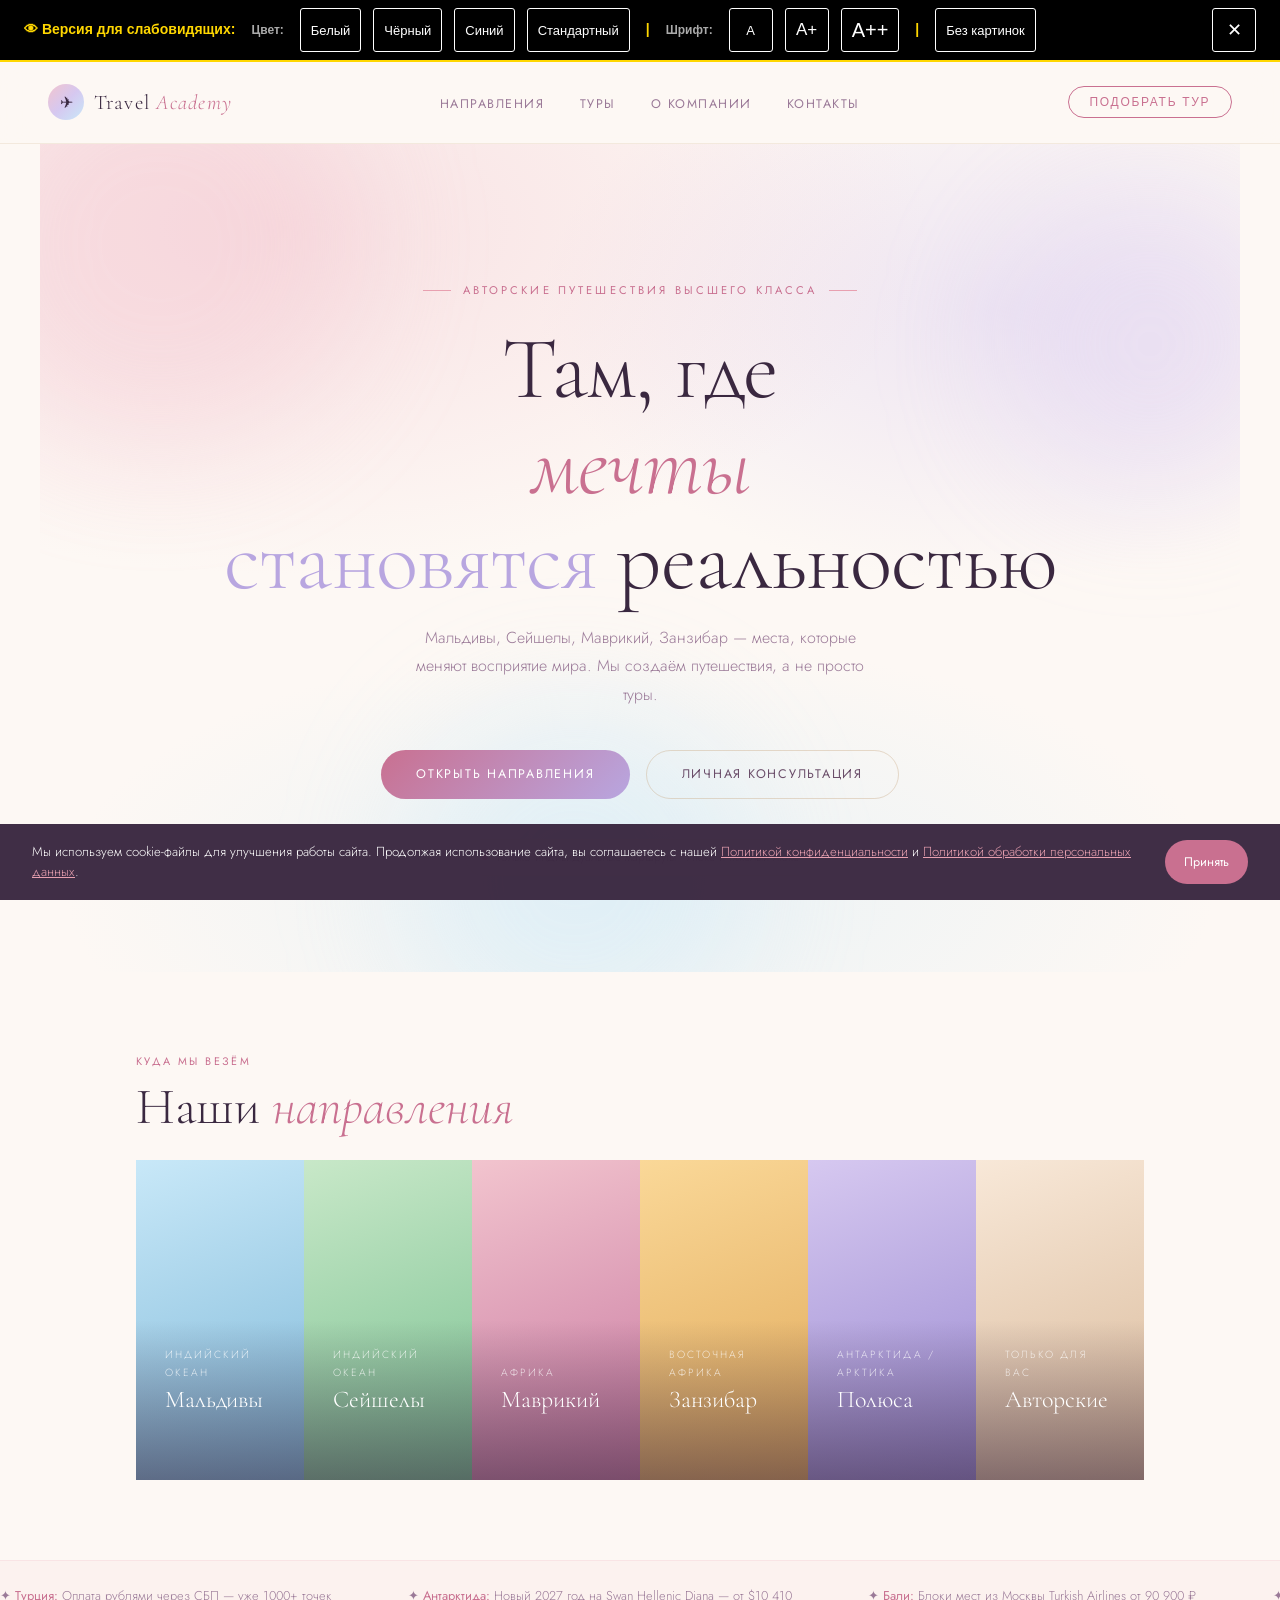
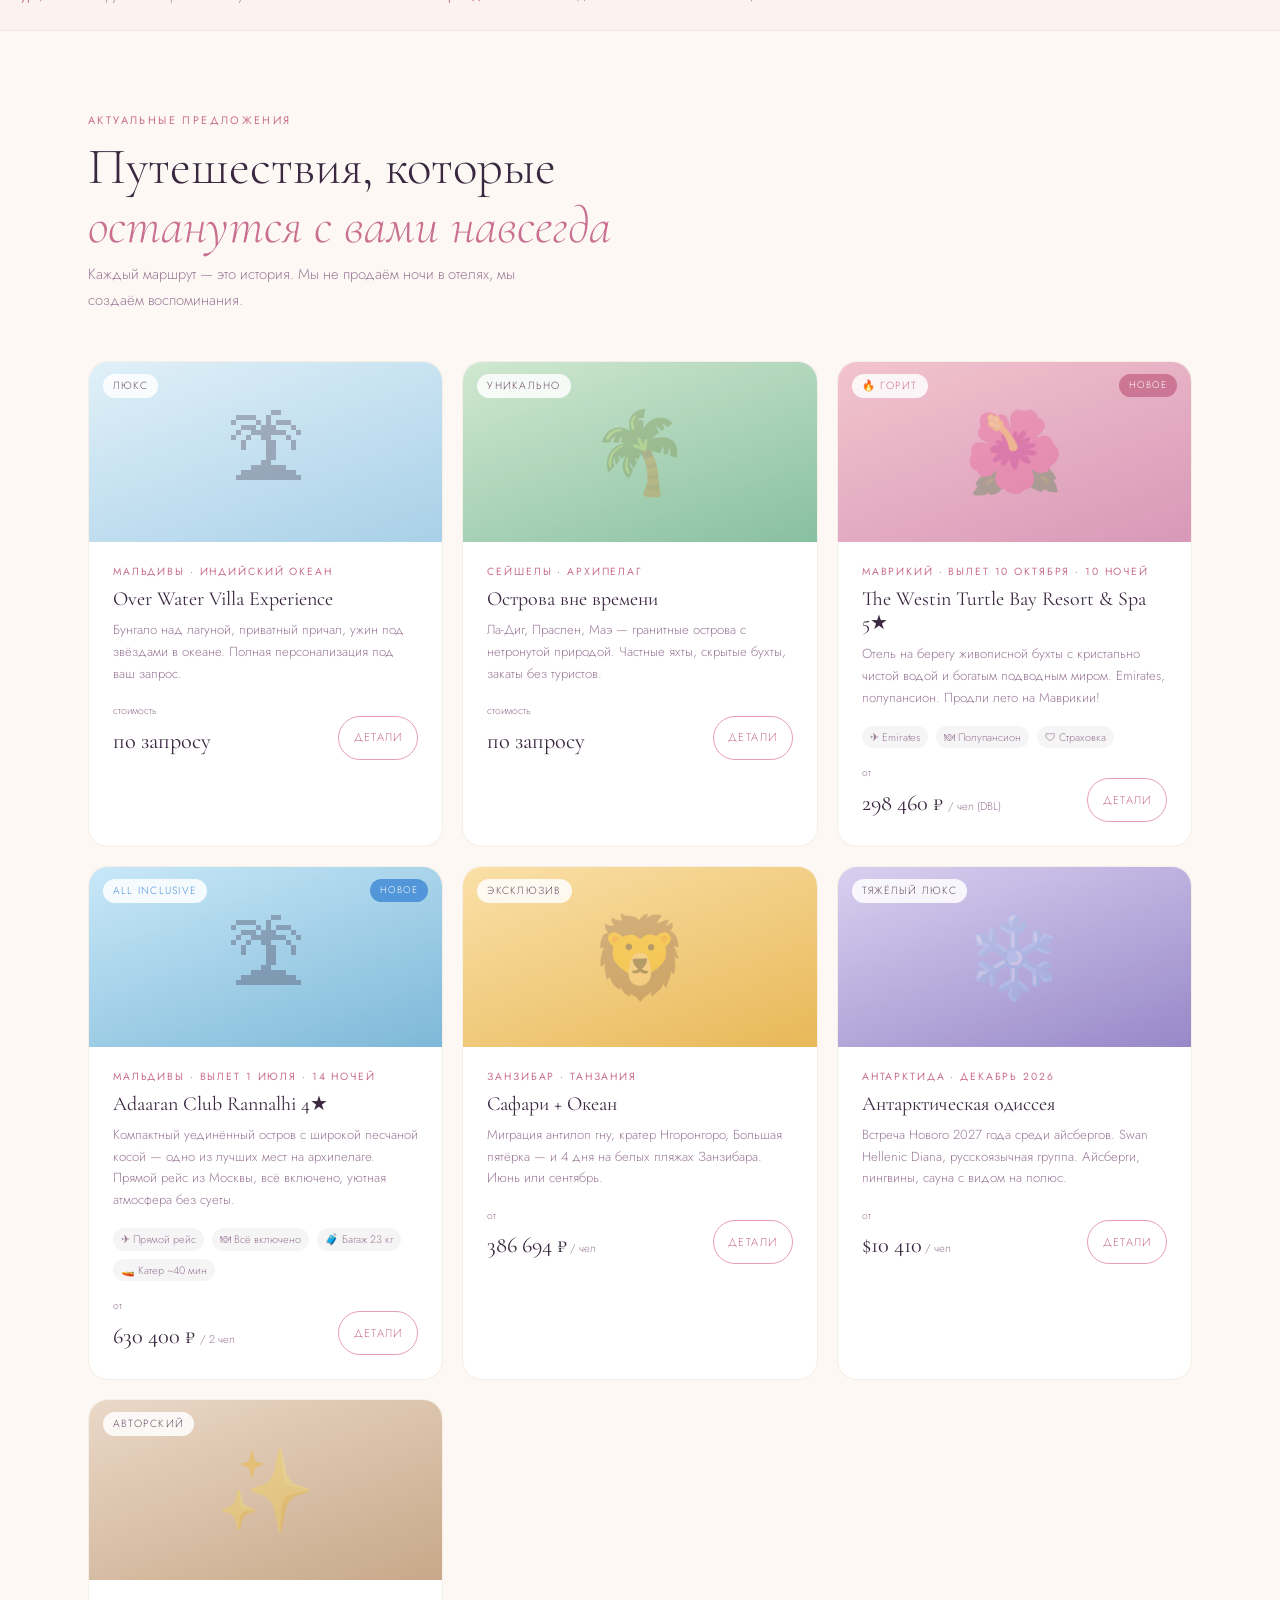
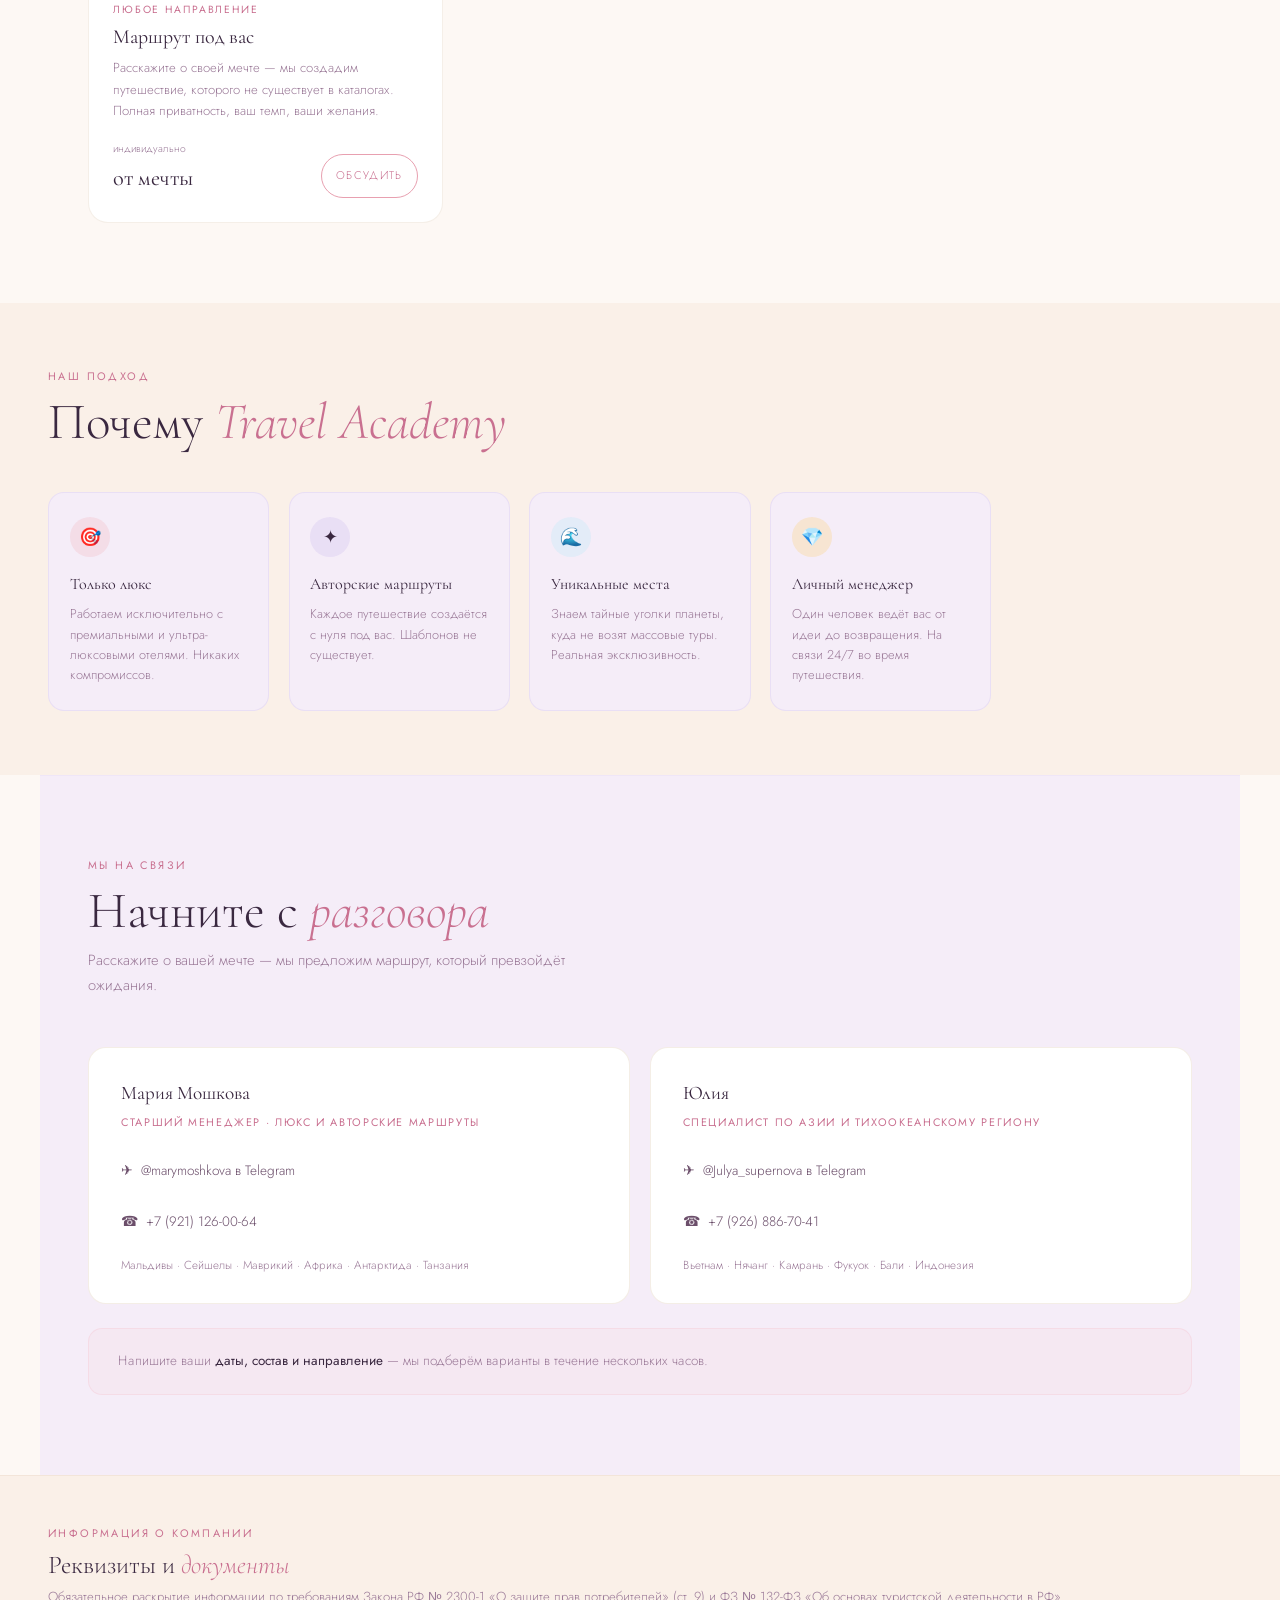
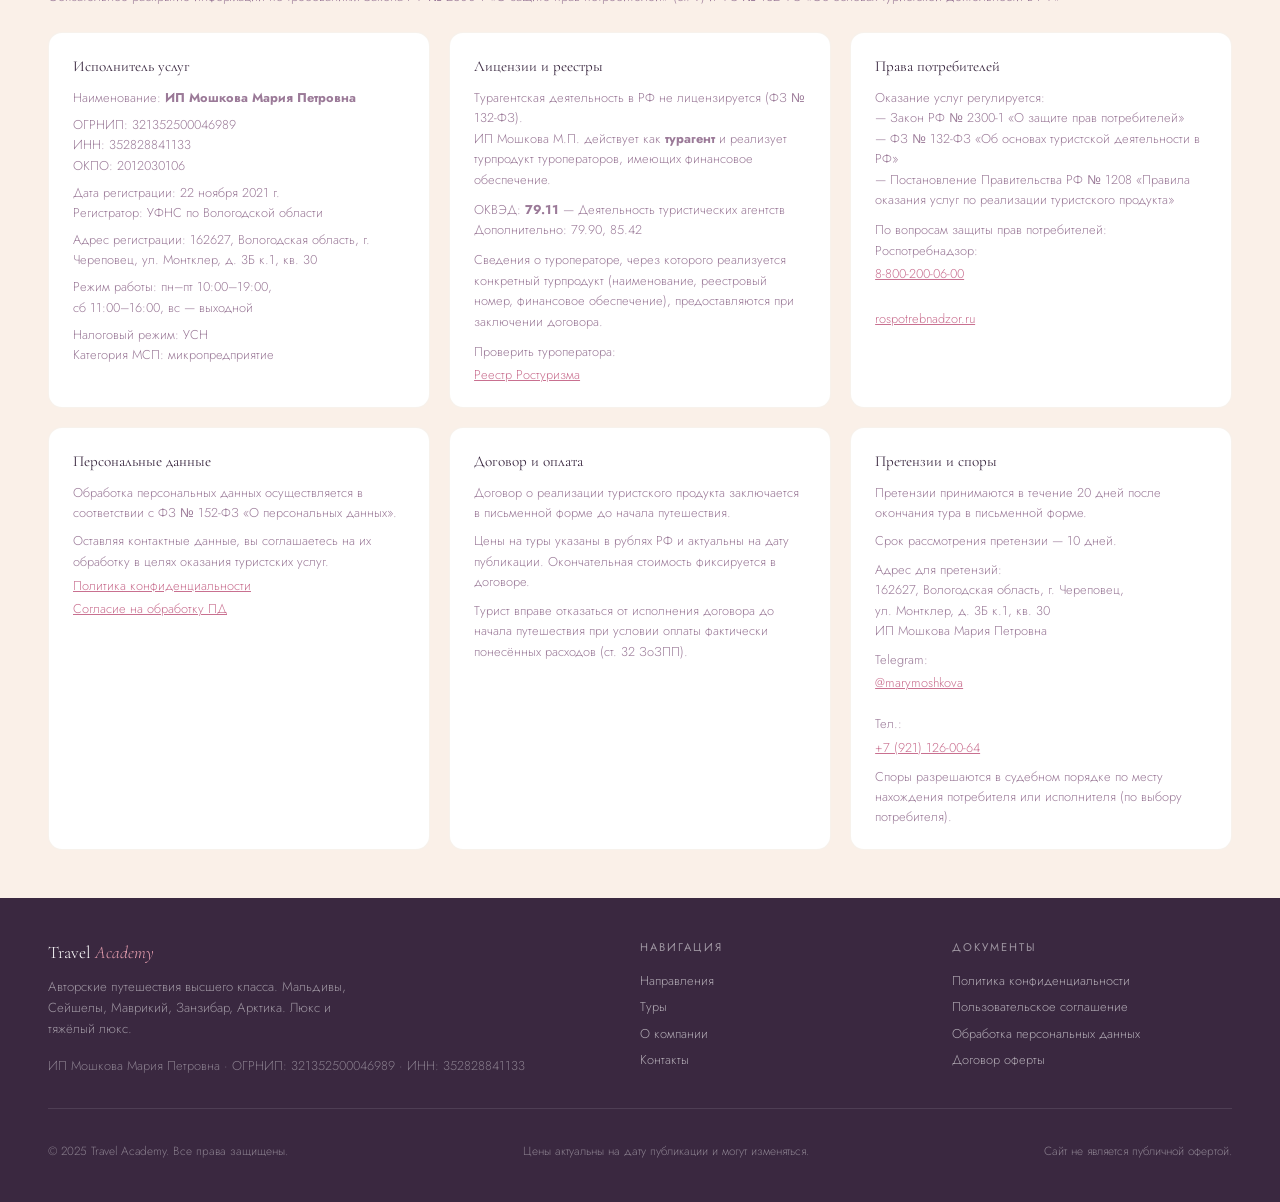
==== index.html @ b50bf73f "Add files via upload" ====
<!DOCTYPE html>
<html lang="ru">
<head>
<meta charset="UTF-8">
<meta name="viewport" content="width=device-width, initial-scale=1.0">
<title>Travel Academy — Авторские путешествия высшего класса</title>
<meta name="description" content="Турагентство Travel Academy — авторские туры на Мальдивы, Сейшелы, Маврикий, Занзибар. Люкс и тяжёлый люкс. Контакты: +7 (921) 126-00-64">
<link href="https://fonts.googleapis.com/css2?family=Cormorant+Garamond:ital,wght@0,300;0,400;0,600;1,300;1,400&family=Jost:wght@300;400;500&display=swap" rel="stylesheet">
<style>
/* ===== ПАНЕЛЬ СЛАБОВИДЯЩИХ ===== */
.vi-bar {
  background: #000;
  color: #fff;
  padding: 8px 24px;
  display: flex;
  align-items: center;
  gap: 12px;
  flex-wrap: wrap;
  font-family: Arial, sans-serif;
  font-size: 14px;
  border-bottom: 2px solid #FFD700;
  position: sticky;
  top: 0;
  z-index: 200;
}
.vi-bar span { color: #FFD700; font-weight: bold; margin-right: 4px; }
.vi-btn {
  background: transparent;
  border: 1px solid #fff;
  color: #fff;
  padding: 4px 10px;
  cursor: pointer;
  font-family: Arial, sans-serif;
  font-size: 13px;
  border-radius: 3px;
  transition: background 0.2s, color 0.2s;
  min-width: 44px; min-height: 44px;
  display: flex; align-items: center; justify-content: center;
}
.vi-btn:hover, .vi-btn:focus { background: #FFD700; color: #000; outline: 2px solid #fff; }
.vi-btn.active { background: #FFD700; color: #000; }
.vi-sep { color: #555; margin: 0 4px; }
.vi-close { margin-left: auto; font-size: 18px; }

/* ===== РЕЖИМЫ СЛАБОВИДЯЩИХ ===== */
body.vi-white { background: #fff !important; color: #000 !important; }
body.vi-black { background: #000 !important; color: #fff !important; }
body.vi-blue  { background: #063462 !important; color: #fff !important; }
body.vi-white *, body.vi-black *, body.vi-blue * {
  background: transparent !important;
  color: inherit !important;
  border-color: currentColor !important;
  font-family: Arial, sans-serif !important;
  text-shadow: none !important;
  box-shadow: none !important;
}
body.vi-white a { color: #0000EE !important; }
body.vi-black a { color: #FFD700 !important; }
body.vi-blue  a { color: #FFD700 !important; }
body.vi-white .vi-bar, body.vi-black .vi-bar, body.vi-blue .vi-bar {
  background: #000 !important; color: #fff !important;
}
body.vi-white .vi-btn, body.vi-black .vi-btn, body.vi-blue .vi-btn {
  color: #fff !important; border-color: #fff !important;
}
body[data-font="large"]  { font-size: 20px !important; }
body[data-font="xlarge"] { font-size: 24px !important; }
body[data-font="normal"] { font-size: 16px !important; }
body.vi-noimg img { display: none !important; }
body.vi-noimg .tour-img, body.vi-noimg .dest-bg { display: none !important; }

/* ===== SKIP LINK (доступность) ===== */
.skip-link {
  position: absolute; top: -100px; left: 0; z-index: 999;
  background: #FFD700; color: #000; padding: 8px 16px;
  font-family: Arial, sans-serif; font-weight: bold;
  text-decoration: none; border-radius: 0 0 4px 0;
  transition: top 0.2s;
}
.skip-link:focus { top: 0; }

/* ===== BASE ===== */
*, *::before, *::after { box-sizing: border-box; margin: 0; padding: 0; }
:root {
  --rose: #F2C4CE; --rose-mid: #E8A0B0; --rose-deep: #C97090;
  --lavender: #D6C8F0; --lav-mid: #B8A6E0;
  --sky: #C8E8F8; --cream: #FDF8F4; --warm: #FAF0E8; --mist: #F5EDF8;
  --ink: #3A2840; --ink-mid: #6B4E6A; --ink-soft: #9B7A98;
  --gold: #C8A882;
}
body {
  font-family: 'Jost', sans-serif;
  background: var(--cream); color: var(--ink);
  overflow-x: hidden; font-weight: 300; font-size: 16px;
  line-height: 1.7;
}
a:focus, button:focus { outline: 3px solid #C97090; outline-offset: 2px; }
img { max-width: 100%; height: auto; }

/* ===== NAV ===== */
nav {
  display: flex; align-items: center; justify-content: space-between;
  padding: 1.4rem 3rem;
  background: rgba(253,248,244,0.92);
  backdrop-filter: blur(16px);
  border-bottom: 1px solid rgba(200,168,130,0.2);
  position: sticky; top: 0; z-index: 100;
}
.logo-wrap { display: flex; align-items: center; gap: 0.6rem; }
.logo-icon {
  width: 36px; height: 36px;
  background: linear-gradient(135deg,#F2C4CE,#D6C8F0,#C8E8F8);
  border-radius: 50%; display: flex; align-items: center; justify-content: center;
  font-size: 16px; aria-hidden: true;
}
.logo-text { font-family:'Cormorant Garamond',serif; font-size:1.3rem; font-weight:300; letter-spacing:0.06em; color:var(--ink); }
.logo-text em { color:var(--rose-deep); font-style:italic; }
nav ul { display:flex; gap:2.2rem; list-style:none; }
nav ul a { font-size:0.78rem; font-weight:400; letter-spacing:0.12em; text-transform:uppercase; color:var(--ink-soft); text-decoration:none; transition:color 0.2s; }
nav ul a:hover { color:var(--rose-deep); }
.nav-cta { font-size:0.75rem; font-weight:400; letter-spacing:0.14em; text-transform:uppercase; background:transparent; border:1px solid var(--rose-deep); color:var(--rose-deep); padding:0.5rem 1.3rem; border-radius:40px; cursor:pointer; transition:all 0.25s; }
.nav-cta:hover { background:var(--rose-deep); color:white; }

/* ===== HERO ===== */
.hero { min-height:92vh; display:flex; flex-direction:column; align-items:center; justify-content:center; text-align:center; padding:6rem 2rem 4rem; position:relative; overflow:hidden; }
.hero-bg { position:absolute; inset:0; z-index:0; background:radial-gradient(ellipse 90% 70% at 20% 10%,rgba(242,196,206,0.45) 0%,transparent 60%),radial-gradient(ellipse 70% 60% at 80% 20%,rgba(214,200,240,0.4) 0%,transparent 55%),radial-gradient(ellipse 80% 50% at 50% 90%,rgba(200,232,248,0.35) 0%,transparent 60%),var(--cream); }
.hero-orb { position:absolute; border-radius:50%; filter:blur(60px); pointer-events:none; }
.orb1 { width:400px;height:400px;background:rgba(242,196,206,0.35);top:-100px;left:-80px;animation:float1 8s ease-in-out infinite; }
.orb2 { width:300px;height:300px;background:rgba(214,200,240,0.3);top:50px;right:-60px;animation:float2 10s ease-in-out infinite; }
.orb3 { width:350px;height:350px;background:rgba(200,232,248,0.3);bottom:-80px;left:30%;animation:float1 12s ease-in-out infinite reverse; }
@keyframes float1 { 0%,100%{transform:translateY(0) scale(1)} 50%{transform:translateY(-30px) scale(1.05)} }
@keyframes float2 { 0%,100%{transform:translateY(0) scale(1)} 50%{transform:translateY(20px) scale(0.97)} }
.hero-content { position:relative; z-index:1; }
.hero-eyebrow { font-size:0.7rem; font-weight:400; letter-spacing:0.28em; text-transform:uppercase; color:var(--rose-deep); margin-bottom:1.4rem; display:inline-flex; align-items:center; gap:0.7rem; }
.hero-eyebrow::before,.hero-eyebrow::after { content:''; display:inline-block; width:28px; height:1px; background:var(--rose-mid); }
.hero h1 { font-family:'Cormorant Garamond',serif; font-size:clamp(3rem,7vw,5.5rem); font-weight:300; line-height:1.08; margin-bottom:1rem; color:var(--ink); letter-spacing:-0.01em; }
.hero h1 em { font-style:italic; color:var(--rose-deep); }
.hero h1 span { color:var(--lav-mid); }
.hero-sub { font-size:1rem; font-weight:300; color:var(--ink-soft); max-width:480px; line-height:1.8; margin:0 auto 2.5rem; }
.hero-actions { display:flex; gap:1rem; justify-content:center; flex-wrap:wrap; }
.btn-hero { font-family:'Jost',sans-serif; font-size:0.78rem; font-weight:400; letter-spacing:0.14em; text-transform:uppercase; padding:0.9rem 2.2rem; border-radius:40px; cursor:pointer; transition:all 0.28s; border:none; min-height:44px; }
.btn-fill { background:linear-gradient(135deg,var(--rose-deep),var(--lav-mid)); color:white; }
.btn-fill:hover { opacity:0.88; transform:translateY(-2px); }
.btn-outline { background:transparent; color:var(--ink-mid); border:1px solid rgba(200,168,130,0.4); }
.btn-outline:hover { border-color:var(--rose-deep); color:var(--rose-deep); transform:translateY(-2px); }
.floating-pill { display:inline-flex; align-items:center; gap:0.5rem; background:rgba(255,255,255,0.8); border:1px solid rgba(200,168,130,0.25); border-radius:40px; padding:0.45rem 1rem; margin:2.5rem auto 0; font-size:0.75rem; color:var(--ink-soft); }
.pill-dot { width:6px; height:6px; border-radius:50%; background:var(--rose-deep); }

/* ===== DESTINATIONS ===== */
.dest-strip { display:flex; gap:0; overflow:hidden; padding:0 3rem; }
.dest-card { flex:1; min-width:0; padding:2.5rem 1.8rem; position:relative; overflow:hidden; cursor:pointer; transition:flex 0.5s cubic-bezier(0.4,0,0.2,1); display:flex; flex-direction:column; justify-content:flex-end; min-height:320px; }
.dest-card:hover,.dest-card:focus { flex:1.7; outline:none; }
.dest-bg { position:absolute; inset:0; transition:transform 0.5s ease; }
.dest-card:hover .dest-bg,.dest-card:focus .dest-bg { transform:scale(1.05); }
.dest-bg-maldives { background:linear-gradient(160deg,#C8E8F8,#7EB8D8); }
.dest-bg-seychelles { background:linear-gradient(160deg,#C8E8C8,#78C090); }
.dest-bg-mauritius { background:linear-gradient(160deg,#F2C4CE,#C878A0); }
.dest-bg-zanzibar { background:linear-gradient(160deg,#FAD898,#E0A858); }
.dest-bg-arctic { background:linear-gradient(160deg,#D6C8F0,#9888D0); }
.dest-bg-bespoke { background:linear-gradient(160deg,#F8E8D8,#D8B898); }
.dest-overlay { position:absolute; inset:0; background:linear-gradient(0deg,rgba(58,40,64,0.55) 0%,transparent 50%); }
.dest-content { position:relative; z-index:1; color:white; }
.dest-label { font-size:0.65rem; letter-spacing:0.2em; text-transform:uppercase; color:rgba(255,255,255,0.75); margin-bottom:0.35rem; }
.dest-name { font-family:'Cormorant Garamond',serif; font-size:1.5rem; font-weight:300; line-height:1.1; white-space:nowrap; overflow:hidden; text-overflow:ellipsis; }
.dest-detail { font-size:0.78rem; color:rgba(255,255,255,0.7); margin-top:0.3rem; opacity:0; transition:opacity 0.4s 0.1s; white-space:nowrap; overflow:hidden; text-overflow:ellipsis; }
.dest-card:hover .dest-detail,.dest-card:focus .dest-detail { opacity:1; }

/* ===== SECTIONS ===== */
section { padding:5rem 3rem; max-width:1200px; margin:0 auto; }
.sec-label { font-size:0.68rem; letter-spacing:0.22em; text-transform:uppercase; color:var(--rose-deep); margin-bottom:0.5rem; font-weight:400; }
.sec-title { font-family:'Cormorant Garamond',serif; font-size:clamp(2rem,4vw,3.2rem); font-weight:300; line-height:1.15; margin-bottom:0.4rem; }
.sec-title em { font-style:italic; color:var(--rose-deep); }
.sec-sub { font-size:0.92rem; color:var(--ink-soft); margin-bottom:3rem; max-width:480px; line-height:1.75; font-weight:300; }

/* ===== TOURS ===== */
.tours-grid { display:grid; grid-template-columns:repeat(auto-fill,minmax(300px,1fr)); gap:1.2rem; }
.tour-card { background:white; border:1px solid rgba(200,168,130,0.18); border-radius:20px; overflow:hidden; transition:transform 0.3s,box-shadow 0.3s,border-color 0.3s; }
.tour-card:hover { transform:translateY(-6px); box-shadow:0 24px 60px rgba(58,40,64,0.1); border-color:rgba(200,168,130,0.4); }
.tour-img { height:180px; position:relative; overflow:hidden; }
.tour-body { padding:1.3rem 1.5rem 1.5rem; }
.tour-tag { font-size:0.65rem; letter-spacing:0.18em; text-transform:uppercase; color:var(--rose-deep); margin-bottom:0.4rem; font-weight:400; }
.tour-name { font-family:'Cormorant Garamond',serif; font-size:1.25rem; font-weight:400; line-height:1.2; margin-bottom:0.5rem; }
.tour-desc { font-size:0.82rem; color:var(--ink-soft); line-height:1.65; margin-bottom:1.1rem; font-weight:300; }
.tour-footer { display:flex; align-items:flex-end; justify-content:space-between; }
.tour-price-from { font-size:0.65rem; color:var(--ink-soft); display:block; margin-bottom:2px; }
.tour-price-amt { font-family:'Cormorant Garamond',serif; font-size:1.4rem; font-weight:400; color:var(--ink); }
.tour-price-sub { font-size:0.7rem; color:var(--ink-soft); }
.tour-btn { font-size:0.7rem; letter-spacing:0.12em; text-transform:uppercase; color:var(--rose-deep); border:1px solid var(--rose-mid); background:transparent; padding:0.42rem 0.9rem; border-radius:30px; cursor:pointer; font-family:'Jost',sans-serif; text-decoration:none; transition:all 0.2s; min-height:44px; display:inline-flex; align-items:center; }
.tour-btn:hover { background:var(--rose-deep); color:white; border-color:var(--rose-deep); }

/* ===== PROMISE ===== */
.promise-grid { display:grid; grid-template-columns:repeat(auto-fill,minmax(200px,1fr)); gap:1.2rem; margin-top:2.5rem; }
.promise-card { background:var(--mist); border:1px solid rgba(214,200,240,0.4); border-radius:16px; padding:1.5rem 1.3rem; transition:transform 0.25s; }
.promise-card:hover { transform:translateY(-4px); }
.promise-icon { width:40px; height:40px; border-radius:50%; display:flex; align-items:center; justify-content:center; font-size:18px; margin-bottom:0.9rem; }
.promise-title { font-family:'Cormorant Garamond',serif; font-size:1rem; font-weight:400; margin-bottom:0.35rem; }
.promise-text { font-size:0.8rem; color:var(--ink-soft); line-height:1.6; font-weight:300; }

/* ===== NEWS TICKER ===== */
.news-band { background:rgba(242,196,206,0.12); border-top:1px solid rgba(242,196,206,0.3); border-bottom:1px solid rgba(242,196,206,0.3); padding:1.5rem 0; overflow:hidden; }
.news-ticker { display:flex; gap:4rem; animation:tick 28s linear infinite; white-space:nowrap; }
.news-item { font-size:0.8rem; color:var(--ink-soft); font-weight:300; }
.news-item strong { color:var(--rose-deep); font-weight:400; }
@keyframes tick { from{transform:translateX(0)} to{transform:translateX(-50%)} }

/* ===== LEGAL BLOCK ===== */
.legal-section { background:var(--warm); border-top:1px solid rgba(200,168,130,0.15); padding:3rem 3rem; }
.legal-inner { max-width:1200px; margin:0 auto; }
.legal-grid { display:grid; grid-template-columns:1fr 1fr 1fr; gap:1.2rem; margin-top:1.5rem; }
.legal-card { background:white; border:1px solid rgba(200,168,130,0.15); border-radius:14px; padding:1.3rem 1.5rem; }
.legal-card h3 { font-family:'Cormorant Garamond',serif; font-size:0.95rem; font-weight:400; margin-bottom:0.5rem; color:var(--ink); }
.legal-card p, .legal-card a { font-size:0.8rem; color:var(--ink-soft); line-height:1.6; font-weight:300; display:block; }
.legal-card a { color:var(--rose-deep); text-decoration:underline; margin-top:0.2rem; }
.legal-card a:hover { color:var(--ink); }

/* ===== CONTACTS ===== */
.contacts-section { background:var(--mist); border-top:1px solid rgba(214,200,240,0.2); padding:5rem 3rem; }
.contacts-inner { max-width:1200px; margin:0 auto; }
.contacts-grid { display:grid; grid-template-columns:1fr 1fr; gap:1.2rem; margin-top:2.5rem; }
.contact-card { background:white; border:1px solid rgba(200,168,130,0.2); border-radius:18px; padding:1.8rem 2rem; transition:border-color 0.25s,transform 0.25s; }
.contact-card:hover { border-color:var(--rose-mid); transform:translateY(-3px); }
.contact-name { font-family:'Cormorant Garamond',serif; font-size:1.2rem; font-weight:400; margin-bottom:0.2rem; }
.contact-role { font-size:0.68rem; letter-spacing:0.15em; text-transform:uppercase; color:var(--rose-deep); margin-bottom:1.1rem; font-weight:400; }
.contact-link { display:flex; align-items:center; gap:0.5rem; font-size:0.85rem; color:var(--ink-mid); text-decoration:none; margin-bottom:0.45rem; transition:color 0.2s; min-height:44px; }
.contact-link:hover { color:var(--rose-deep); }
.contact-spec { font-size:0.73rem; color:var(--ink-soft); margin-top:0.8rem; line-height:1.5; }

/* ===== FOOTER ===== */
footer { background:var(--ink); color:rgba(255,255,255,0.7); padding:2.5rem 3rem; font-size:0.8rem; line-height:1.7; }
.footer-inner { max-width:1200px; margin:0 auto; }
.footer-top { display:grid; grid-template-columns:2fr 1fr 1fr; gap:2rem; margin-bottom:2rem; padding-bottom:2rem; border-bottom:1px solid rgba(255,255,255,0.1); }
.footer-brand { font-family:'Cormorant Garamond',serif; font-size:1.1rem; color:#fff; margin-bottom:0.5rem; }
.footer-brand em { color:var(--rose-mid); font-style:italic; }
.footer-col h4 { font-size:0.7rem; letter-spacing:0.18em; text-transform:uppercase; color:rgba(255,255,255,0.5); margin-bottom:0.8rem; font-weight:400; }
.footer-col a { color:rgba(255,255,255,0.6); text-decoration:none; display:block; margin-bottom:0.3rem; font-size:0.8rem; transition:color 0.2s; }
.footer-col a:hover { color:var(--rose-mid); }
.footer-bottom { font-size:0.74rem; color:rgba(255,255,255,0.4); display:flex; justify-content:space-between; flex-wrap:wrap; gap:0.5rem; }
.footer-bottom a { color:rgba(255,255,255,0.4); text-decoration:underline; }
.footer-bottom a:hover { color:rgba(255,255,255,0.7); }

/* ===== COOKIE NOTICE ===== */
.cookie-bar {
  position: fixed; bottom: 0; left: 0; right: 0; z-index: 500;
  background: rgba(58,40,64,0.97); color: #fff;
  padding: 1rem 2rem; display: flex; align-items: center; gap: 1rem; flex-wrap: wrap;
  font-family: 'Jost', sans-serif; font-size: 0.82rem; line-height: 1.5;
}
.cookie-bar a { color: var(--rose-mid); }
.cookie-accept {
  background: var(--rose-deep); color: white; border: none;
  padding: 0.5rem 1.2rem; border-radius: 30px; cursor: pointer;
  font-size: 0.78rem; white-space: nowrap; min-height: 44px;
  font-family: 'Jost', sans-serif;
}
.cookie-accept:hover { background: var(--rose-mid); }

/* ===== RESPONSIVE ===== */
@media(max-width:900px) {
  .legal-grid { grid-template-columns:1fr; }
  .footer-top { grid-template-columns:1fr; }
}
@media(max-width:700px) {
  nav ul { display:none; }
  nav { padding:1rem 1.5rem; }
  .dest-strip { flex-direction:column; padding:0; }
  .dest-card { min-height:140px; }
  section { padding:3.5rem 1.2rem; }
  .contacts-grid { grid-template-columns:1fr; }
  .contacts-section { padding:3.5rem 1.2rem; }
  .legal-section { padding:3rem 1.2rem; }
  footer { padding:2rem 1.2rem; }
}
</style>
</head>
<body>

<!-- SKIP LINK (доступность, WCAG 2.1) -->
<a class="skip-link" href="#main-content">Перейти к основному содержанию</a>

<!-- ПАНЕЛЬ ДЛЯ СЛАБОВИДЯЩИХ (ГОСТ Р 52872-2019) -->
<div class="vi-bar" role="toolbar" aria-label="Версия для слабовидящих">
  <span>👁 Версия для слабовидящих:</span>

  <span style="font-size:12px;color:#aaa">Цвет:</span>
  <button class="vi-btn" id="vi-white" onclick="setVI('white')" aria-label="Белый фон">Белый</button>
  <button class="vi-btn" id="vi-black" onclick="setVI('black')" aria-label="Чёрный фон">Чёрный</button>
  <button class="vi-btn" id="vi-blue"  onclick="setVI('blue')"  aria-label="Синий фон">Синий</button>
  <button class="vi-btn" id="vi-reset" onclick="setVI('reset')" aria-label="Обычная версия">Стандартный</button>

  <span class="vi-sep">|</span>
  <span style="font-size:12px;color:#aaa">Шрифт:</span>
  <button class="vi-btn" onclick="setFont('normal')" aria-label="Обычный размер шрифта">A</button>
  <button class="vi-btn" onclick="setFont('large')"  aria-label="Крупный шрифт" style="font-size:17px">A+</button>
  <button class="vi-btn" onclick="setFont('xlarge')" aria-label="Очень крупный шрифт" style="font-size:20px">A++</button>

  <span class="vi-sep">|</span>
  <button class="vi-btn" onclick="toggleImages()" id="vi-img-btn" aria-label="Отключить изображения">Без картинок</button>

  <button class="vi-btn vi-close" onclick="document.querySelector('.vi-bar').style.display='none'" aria-label="Закрыть панель">✕</button>
</div>

<!-- НАВИГАЦИЯ -->
<header role="banner">
  <nav role="navigation" aria-label="Основное меню">
    <div class="logo-wrap">
      <div class="logo-icon" aria-hidden="true">✈</div>
      <div class="logo-text" aria-label="Travel Academy">Travel <em>Academy</em></div>
    </div>
    <ul>
      <li><a href="#destinations">Направления</a></li>
      <li><a href="#tours">Туры</a></li>
      <li><a href="#about">О компании</a></li>
      <li><a href="#contacts">Контакты</a></li>
    </ul>
    <button class="nav-cta" onclick="document.getElementById('contacts').scrollIntoView({behavior:'smooth'})" aria-label="Подобрать тур — перейти к контактам">Подобрать тур</button>
  </nav>
</header>

<!-- HERO -->
<main id="main-content">
<section class="hero" aria-label="Главный экран">
  <div class="hero-bg" aria-hidden="true"></div>
  <div class="hero-orb orb1" aria-hidden="true"></div>
  <div class="hero-orb orb2" aria-hidden="true"></div>
  <div class="hero-orb orb3" aria-hidden="true"></div>
  <div class="hero-content">
    <p class="hero-eyebrow">Авторские путешествия высшего класса</p>
    <h1>Там, где<br><em>мечты</em><br><span>становятся</span> реальностью</h1>
    <p class="hero-sub">Мальдивы, Сейшелы, Маврикий, Занзибар — места, которые меняют восприятие мира. Мы создаём путешествия, а не просто туры.</p>
    <div class="hero-actions">
      <button class="btn-hero btn-fill" onclick="document.getElementById('destinations').scrollIntoView({behavior:'smooth'})">Открыть направления</button>
      <button class="btn-hero btn-outline" onclick="document.getElementById('contacts').scrollIntoView({behavior:'smooth'})">Личная консультация</button>
    </div>
    <div class="floating-pill">
      <div class="pill-dot" aria-hidden="true"></div>
      Только индивидуальные маршруты · Люкс и тяжёлый люкс
    </div>
  </div>
</section>

<!-- НАПРАВЛЕНИЯ -->
<section id="destinations" aria-label="Направления">
  <div style="padding:0 3rem 1rem;">
    <div class="sec-label">Куда мы везём</div>
    <h2 class="sec-title">Наши <em>направления</em></h2>
  </div>
  <div class="dest-strip" role="list">
    <div class="dest-card" role="listitem" tabindex="0" aria-label="Мальдивы — приватные острова, Over Water Villas">
      <div class="dest-bg dest-bg-maldives" aria-hidden="true"></div>
      <div class="dest-overlay" aria-hidden="true"></div>
      <div class="dest-content">
        <div class="dest-label">Индийский океан</div>
        <div class="dest-name">Мальдивы</div>
        <div class="dest-detail">Приватные острова · Over Water Villas</div>
      </div>
    </div>
    <div class="dest-card" role="listitem" tabindex="0" aria-label="Сейшелы — гранитные острова, эксклюзивные виллы">
      <div class="dest-bg dest-bg-seychelles" aria-hidden="true"></div>
      <div class="dest-overlay" aria-hidden="true"></div>
      <div class="dest-content">
        <div class="dest-label">Индийский океан</div>
        <div class="dest-name">Сейшелы</div>
        <div class="dest-detail">Гранитные острова · Эксклюзивные виллы</div>
      </div>
    </div>
    <div class="dest-card" role="listitem" tabindex="0" aria-label="Маврикий — рай на земле, 5-звёздочные резорты">
      <div class="dest-bg dest-bg-mauritius" aria-hidden="true"></div>
      <div class="dest-overlay" aria-hidden="true"></div>
      <div class="dest-content">
        <div class="dest-label">Африка</div>
        <div class="dest-name">Маврикий</div>
        <div class="dest-detail">Рай на земле · 5★ Resorts</div>
      </div>
    </div>
    <div class="dest-card" role="listitem" tabindex="0" aria-label="Занзибар — пряный остров, сафари и океан">
      <div class="dest-bg dest-bg-zanzibar" aria-hidden="true"></div>
      <div class="dest-overlay" aria-hidden="true"></div>
      <div class="dest-content">
        <div class="dest-label">Восточная Африка</div>
        <div class="dest-name">Занзибар</div>
        <div class="dest-detail">Пряный остров · Сафари + Океан</div>
      </div>
    </div>
    <div class="dest-card" role="listitem" tabindex="0" aria-label="Арктика и Антарктида — экспедиции, айсберги">
      <div class="dest-bg dest-bg-arctic" aria-hidden="true"></div>
      <div class="dest-overlay" aria-hidden="true"></div>
      <div class="dest-content">
        <div class="dest-label">Антарктида / Арктика</div>
        <div class="dest-name">Полюса</div>
        <div class="dest-detail">Экспедиции · Айсберги · Пингвины</div>
      </div>
    </div>
    <div class="dest-card" role="listitem" tabindex="0" aria-label="Авторские маршруты — маршруты без шаблонов">
      <div class="dest-bg dest-bg-bespoke" aria-hidden="true"></div>
      <div class="dest-overlay" aria-hidden="true"></div>
      <div class="dest-content">
        <div class="dest-label">Только для вас</div>
        <div class="dest-name">Авторские</div>
        <div class="dest-detail">Маршруты под вас · Без шаблонов</div>
      </div>
    </div>
  </div>
</section>

<!-- НОВОСТИ -->
<div class="news-band" role="marquee" aria-label="Актуальные новости туризма" aria-live="off">
  <div class="news-ticker">
    <span class="news-item">✦ <strong>Турция:</strong> Оплата рублями через СБП — уже 1000+ точек &nbsp;&nbsp;</span>
    <span class="news-item">✦ <strong>Антарктида:</strong> Новый 2027 год на Swan Hellenic Diana — от $10 410 &nbsp;&nbsp;</span>
    <span class="news-item">✦ <strong>Бали:</strong> Блоки мест из Москвы Turkish Airlines от 90 900 ₽ &nbsp;&nbsp;</span>
    <span class="news-item">✦ <strong>Занзибар + Сафари:</strong> Миграция антилоп гну — июнь и сентябрь &nbsp;&nbsp;</span>
    <span class="news-item">✦ <strong>Турция:</strong> Оплата рублями через СБП — уже 1000+ точек &nbsp;&nbsp;</span>
    <span class="news-item">✦ <strong>Антарктида:</strong> Новый 2027 год на Swan Hellenic Diana — от $10 410 &nbsp;&nbsp;</span>
    <span class="news-item">✦ <strong>Бали:</strong> Блоки мест из Москвы Turkish Airlines от 90 900 ₽ &nbsp;&nbsp;</span>
    <span class="news-item">✦ <strong>Занзибар + Сафари:</strong> Миграция антилоп гну — июнь и сентябрь &nbsp;&nbsp;</span>
  </div>
</div>

<!-- ТУРЫ -->
<section id="tours" aria-labelledby="tours-heading">
  <div class="sec-label">Актуальные предложения</div>
  <h2 class="sec-title" id="tours-heading">Путешествия, которые<br><em>останутся с вами навсегда</em></h2>
  <p class="sec-sub">Каждый маршрут — это история. Мы не продаём ночи в отелях, мы создаём воспоминания.</p>
  <div class="tours-grid">

    <article class="tour-card" aria-label="Тур: Мальдивы — Over Water Villa Experience">
      <div class="tour-img" style="background:linear-gradient(160deg,#E0F0F8,#A8D0E8)" role="img" aria-label="Мальдивы, лагуна">
        <div style="position:absolute;inset:0;display:flex;align-items:center;justify-content:center;font-size:5rem;opacity:0.3" aria-hidden="true">🏝</div>
        <div style="position:absolute;top:12px;left:14px;background:rgba(255,255,255,0.85);border-radius:20px;padding:3px 10px;font-size:0.65rem;letter-spacing:0.12em;text-transform:uppercase;color:#6B4E6A;font-family:'Jost',sans-serif">Люкс</div>
      </div>
      <div class="tour-body">
        <div class="tour-tag">Мальдивы · Индийский океан</div>
        <h3 class="tour-name">Over Water Villa Experience</h3>
        <p class="tour-desc">Бунгало над лагуной, приватный причал, ужин под звёздами в океане. Полная персонализация под ваш запрос.</p>
        <div class="tour-footer">
          <div><span class="tour-price-from">стоимость</span><span class="tour-price-amt">по запросу</span></div>
          <a class="tour-btn" href="https://t.me/marymoshkova" target="_blank" rel="noopener noreferrer" aria-label="Узнать детали тура Мальдивы">Детали</a>
        </div>
      </div>
    </article>

    <article class="tour-card" aria-label="Тур: Сейшелы — Острова вне времени">
      <div class="tour-img" style="background:linear-gradient(160deg,#D0E8D0,#88C0A0)" role="img" aria-label="Сейшелы, гранитные острова">
        <div style="position:absolute;inset:0;display:flex;align-items:center;justify-content:center;font-size:5rem;opacity:0.3" aria-hidden="true">🌴</div>
        <div style="position:absolute;top:12px;left:14px;background:rgba(255,255,255,0.85);border-radius:20px;padding:3px 10px;font-size:0.65rem;letter-spacing:0.12em;text-transform:uppercase;color:#6B4E6A;font-family:'Jost',sans-serif">Уникально</div>
      </div>
      <div class="tour-body">
        <div class="tour-tag">Сейшелы · Архипелаг</div>
        <h3 class="tour-name">Острова вне времени</h3>
        <p class="tour-desc">Ла-Диг, Праслен, Маэ — гранитные острова с нетронутой природой. Частные яхты, скрытые бухты, закаты без туристов.</p>
        <div class="tour-footer">
          <div><span class="tour-price-from">стоимость</span><span class="tour-price-amt">по запросу</span></div>
          <a class="tour-btn" href="https://t.me/marymoshkova" target="_blank" rel="noopener noreferrer" aria-label="Узнать детали тура Сейшелы">Детали</a>
        </div>
      </div>
    </article>

    <article class="tour-card" aria-label="Тур: Маврикий — The Westin Turtle Bay 5*">
      <div class="tour-img" style="background:linear-gradient(160deg,#F2C4CE,#D898B8);position:relative;overflow:hidden" role="img" aria-label="Маврикий, The Westin Turtle Bay">
        <div style="position:absolute;inset:0;display:flex;align-items:center;justify-content:center;font-size:5rem;opacity:0.3" aria-hidden="true">🌺</div>
        <div style="position:absolute;top:12px;left:14px;background:rgba(255,255,255,0.85);border-radius:20px;padding:3px 10px;font-size:0.65rem;letter-spacing:0.12em;text-transform:uppercase;color:#C97090;font-family:'Jost',sans-serif">🔥 Горит</div>
        <div style="position:absolute;top:12px;right:14px;background:rgba(201,112,144,0.9);color:white;border-radius:20px;padding:3px 10px;font-size:0.6rem;letter-spacing:0.1em;text-transform:uppercase">Новое</div>
      </div>
      <div class="tour-body">
        <div class="tour-tag">Маврикий · Вылет 10 октября · 10 ночей</div>
        <h3 class="tour-name">The Westin Turtle Bay Resort &amp; Spa 5★</h3>
        <p class="tour-desc">Отель на берегу живописной бухты с кристально чистой водой и богатым подводным миром. Emirates, полупансион. Продли лето на Маврикии!</p>
        <div style="display:flex;gap:0.5rem;flex-wrap:wrap;margin-bottom:1rem">
          <span style="font-size:0.68rem;color:var(--ink-soft);background:rgba(0,0,0,0.04);border-radius:20px;padding:2px 8px">✈ Emirates</span>
          <span style="font-size:0.68rem;color:var(--ink-soft);background:rgba(0,0,0,0.04);border-radius:20px;padding:2px 8px">🍽 Полупансион</span>
          <span style="font-size:0.68rem;color:var(--ink-soft);background:rgba(0,0,0,0.04);border-radius:20px;padding:2px 8px">🛡 Страховка</span>
        </div>
        <div class="tour-footer">
          <div>
            <span class="tour-price-from">от</span>
            <span class="tour-price-amt">298 460 ₽</span>
            <span class="tour-price-sub"> / чел (DBL)</span>
          </div>
          <a class="tour-btn" href="https://t.me/marymoshkova" target="_blank" rel="noopener noreferrer" aria-label="Узнать детали тура Маврикий The Westin">Детали</a>
        </div>
      </div>
    </article>

    <article class="tour-card" aria-label="Тур: Мальдивы — Adaaran Club Rannalhi 4*, 14 ночей всё включено">
      <div class="tour-img" style="background:linear-gradient(160deg,#C8E8F8,#7EB8D8);position:relative;overflow:hidden" role="img" aria-label="Мальдивы, Adaaran Club Rannalhi">
        <div style="position:absolute;inset:0;display:flex;align-items:center;justify-content:center;font-size:5rem;opacity:0.3" aria-hidden="true">🏝</div>
        <div style="position:absolute;top:12px;left:14px;background:rgba(255,255,255,0.85);border-radius:20px;padding:3px 10px;font-size:0.65rem;letter-spacing:0.12em;text-transform:uppercase;color:#4A90D9;font-family:'Jost',sans-serif">ALL INCLUSIVE</div>
        <div style="position:absolute;top:12px;right:14px;background:rgba(74,144,217,0.9);color:white;border-radius:20px;padding:3px 10px;font-size:0.6rem;letter-spacing:0.1em;text-transform:uppercase">Новое</div>
      </div>
      <div class="tour-body">
        <div class="tour-tag">Мальдивы · Вылет 1 июля · 14 ночей</div>
        <h3 class="tour-name">Adaaran Club Rannalhi 4★</h3>
        <p class="tour-desc">Компактный уединённый остров с широкой песчаной косой — одно из лучших мест на архипелаге. Прямой рейс из Москвы, всё включено, уютная атмосфера без суеты.</p>
        <div style="display:flex;gap:0.5rem;flex-wrap:wrap;margin-bottom:1rem">
          <span style="font-size:0.68rem;color:var(--ink-soft);background:rgba(0,0,0,0.04);border-radius:20px;padding:2px 8px">✈ Прямой рейс</span>
          <span style="font-size:0.68rem;color:var(--ink-soft);background:rgba(0,0,0,0.04);border-radius:20px;padding:2px 8px">🍽 Всё включено</span>
          <span style="font-size:0.68rem;color:var(--ink-soft);background:rgba(0,0,0,0.04);border-radius:20px;padding:2px 8px">🧳 Багаж 23 кг</span>
          <span style="font-size:0.68rem;color:var(--ink-soft);background:rgba(0,0,0,0.04);border-radius:20px;padding:2px 8px">🚤 Катер ~40 мин</span>
        </div>
        <div class="tour-footer">
          <div>
            <span class="tour-price-from">от</span>
            <span class="tour-price-amt">630 400 ₽</span>
            <span class="tour-price-sub"> / 2 чел</span>
          </div>
          <a class="tour-btn" href="https://t.me/marymoshkova" target="_blank" rel="noopener noreferrer" aria-label="Узнать детали тура Мальдивы Adaaran Club Rannalhi">Детали</a>
        </div>
      </div>
    </article>

    <article class="tour-card" aria-label="Тур: Занзибар — Сафари и Океан">
      <div class="tour-img" style="background:linear-gradient(160deg,#FAE0A8,#E8B858)" role="img" aria-label="Занзибар, пляж и дикая природа">
        <div style="position:absolute;inset:0;display:flex;align-items:center;justify-content:center;font-size:5rem;opacity:0.3" aria-hidden="true">🦁</div>
        <div style="position:absolute;top:12px;left:14px;background:rgba(255,255,255,0.85);border-radius:20px;padding:3px 10px;font-size:0.65rem;letter-spacing:0.12em;text-transform:uppercase;color:#6B4E6A;font-family:'Jost',sans-serif">Эксклюзив</div>
      </div>
      <div class="tour-body">
        <div class="tour-tag">Занзибар · Танзания</div>
        <h3 class="tour-name">Сафари + Океан</h3>
        <p class="tour-desc">Миграция антилоп гну, кратер Нгоронгоро, Большая пятёрка — и 4 дня на белых пляжах Занзибара. Июнь или сентябрь.</p>
        <div class="tour-footer">
          <div><span class="tour-price-from">от</span><span class="tour-price-amt">386 694 ₽</span><span class="tour-price-sub"> / чел</span></div>
          <a class="tour-btn" href="https://t.me/marymoshkova" target="_blank" rel="noopener noreferrer" aria-label="Узнать детали тура Занзибар, цена от 386694 рублей">Детали</a>
        </div>
      </div>
    </article>

    <article class="tour-card" aria-label="Тур: Антарктида — Антарктическая одиссея, Новый год 2027">
      <div class="tour-img" style="background:linear-gradient(160deg,#D8D0F0,#9888C8)" role="img" aria-label="Антарктида, айсберги">
        <div style="position:absolute;inset:0;display:flex;align-items:center;justify-content:center;font-size:5rem;opacity:0.3" aria-hidden="true">❄️</div>
        <div style="position:absolute;top:12px;left:14px;background:rgba(255,255,255,0.85);border-radius:20px;padding:3px 10px;font-size:0.65rem;letter-spacing:0.12em;text-transform:uppercase;color:#6B4E6A;font-family:'Jost',sans-serif">Тяжёлый люкс</div>
      </div>
      <div class="tour-body">
        <div class="tour-tag">Антарктида · Декабрь 2026</div>
        <h3 class="tour-name">Антарктическая одиссея</h3>
        <p class="tour-desc">Встреча Нового 2027 года среди айсбергов. Swan Hellenic Diana, русскоязычная группа. Айсберги, пингвины, сауна с видом на полюс.</p>
        <div class="tour-footer">
          <div><span class="tour-price-from">от</span><span class="tour-price-amt">$10 410</span><span class="tour-price-sub"> / чел</span></div>
          <a class="tour-btn" href="https://t.me/marymoshkova" target="_blank" rel="noopener noreferrer" aria-label="Узнать детали тура Антарктида, цена от 10410 долларов">Детали</a>
        </div>
      </div>
    </article>

    <article class="tour-card" aria-label="Авторский маршрут — путешествие под вас">
      <div class="tour-img" style="background:linear-gradient(160deg,#EAD8C8,#C8A888)" role="img" aria-label="Авторское путешествие">
        <div style="position:absolute;inset:0;display:flex;align-items:center;justify-content:center;font-size:5rem;opacity:0.3" aria-hidden="true">✨</div>
        <div style="position:absolute;top:12px;left:14px;background:rgba(255,255,255,0.85);border-radius:20px;padding:3px 10px;font-size:0.65rem;letter-spacing:0.12em;text-transform:uppercase;color:#6B4E6A;font-family:'Jost',sans-serif">Авторский</div>
      </div>
      <div class="tour-body">
        <div class="tour-tag">Любое направление</div>
        <h3 class="tour-name">Маршрут под вас</h3>
        <p class="tour-desc">Расскажите о своей мечте — мы создадим путешествие, которого не существует в каталогах. Полная приватность, ваш темп, ваши желания.</p>
        <div class="tour-footer">
          <div><span class="tour-price-from">индивидуально</span><span class="tour-price-amt">от мечты</span></div>
          <a class="tour-btn" href="https://t.me/marymoshkova" target="_blank" rel="noopener noreferrer" aria-label="Обсудить авторский маршрут">Обсудить</a>
        </div>
      </div>
    </article>

  </div>
</section>

<!-- О КОМПАНИИ (обязательно по ст. 9 ЗоЗПП) -->
<section id="about" style="background:var(--warm);padding:4rem 3rem;max-width:100%">
  <div style="max-width:1200px;margin:0 auto">
    <div class="sec-label">Наш подход</div>
    <h2 class="sec-title">Почему <em>Travel Academy</em></h2>
    <div class="promise-grid">
      <div class="promise-card">
        <div class="promise-icon" style="background:rgba(242,196,206,0.4)" aria-hidden="true">🎯</div>
        <h3 class="promise-title">Только люкс</h3>
        <p class="promise-text">Работаем исключительно с премиальными и ультра-люксовыми отелями. Никаких компромиссов.</p>
      </div>
      <div class="promise-card">
        <div class="promise-icon" style="background:rgba(214,200,240,0.4)" aria-hidden="true">✦</div>
        <h3 class="promise-title">Авторские маршруты</h3>
        <p class="promise-text">Каждое путешествие создаётся с нуля под вас. Шаблонов не существует.</p>
      </div>
      <div class="promise-card">
        <div class="promise-icon" style="background:rgba(200,232,248,0.4)" aria-hidden="true">🌊</div>
        <h3 class="promise-title">Уникальные места</h3>
        <p class="promise-text">Знаем тайные уголки планеты, куда не возят массовые туры. Реальная эксклюзивность.</p>
      </div>
      <div class="promise-card">
        <div class="promise-icon" style="background:rgba(250,216,152,0.4)" aria-hidden="true">💎</div>
        <h3 class="promise-title">Личный менеджер</h3>
        <p class="promise-text">Один человек ведёт вас от идеи до возвращения. На связи 24/7 во время путешествия.</p>
      </div>
    </div>
  </div>
</section>

<!-- КОНТАКТЫ -->
<section class="contacts-section" id="contacts" aria-labelledby="contacts-heading">
  <div class="contacts-inner">
    <div class="sec-label">Мы на связи</div>
    <h2 class="sec-title" id="contacts-heading">Начните с <em>разговора</em></h2>
    <p class="sec-sub">Расскажите о вашей мечте — мы предложим маршрут, который превзойдёт ожидания.</p>
    <div class="contacts-grid">
      <div class="contact-card">
        <div class="contact-name">Мария Мошкова</div>
        <div class="contact-role">Старший менеджер · Люкс и авторские маршруты</div>
        <a class="contact-link" href="https://t.me/marymoshkova" target="_blank" rel="noopener noreferrer" aria-label="Telegram Марии Мошковой: @marymoshkova">
          <span aria-hidden="true">✈</span> @marymoshkova в Telegram
        </a>
        <a class="contact-link" href="tel:+79211260064" aria-label="Телефон Марии: плюс 7 921 126 00 64">
          <span aria-hidden="true">☎</span> +7 (921) 126-00-64
        </a>
        <p class="contact-spec">Мальдивы · Сейшелы · Маврикий · Африка · Антарктида · Танзания</p>
      </div>
      <div class="contact-card">
        <div class="contact-name">Юлия</div>
        <div class="contact-role">Специалист по Азии и Тихоокеанскому региону</div>
        <a class="contact-link" href="https://t.me/Julya_supernova" target="_blank" rel="noopener noreferrer" aria-label="Telegram Юлии: @Julya_supernova">
          <span aria-hidden="true">✈</span> @Julya_supernova в Telegram
        </a>
        <a class="contact-link" href="tel:+79268867041" aria-label="Телефон Юлии: плюс 7 926 886 70 41">
          <span aria-hidden="true">☎</span> +7 (926) 886-70-41
        </a>
        <p class="contact-spec">Вьетнам · Нячанг · Камрань · Фукуок · Бали · Индонезия</p>
      </div>
    </div>
    <div style="margin-top:1.5rem;background:rgba(242,196,206,0.12);border:1px solid rgba(242,196,206,0.35);border-radius:14px;padding:1.3rem 1.8rem;font-size:0.84rem;color:var(--ink-soft);line-height:1.7">
      Напишите ваши <strong style="color:var(--ink);font-weight:400">даты, состав и направление</strong> — мы подберём варианты в течение нескольких часов.
    </div>
  </div>
</section>

<!-- ЮРИДИЧЕСКАЯ ИНФОРМАЦИЯ (ст. 9 ЗоЗПП РФ + 132-ФЗ «Об основах туристской деятельности») -->
<div class="legal-section" role="contentinfo" aria-label="Юридическая информация">
  <div class="legal-inner">
    <div class="sec-label">Информация о компании</div>
    <h2 class="sec-title" style="font-size:1.6rem">Реквизиты и <em>документы</em></h2>
    <p style="font-size:0.82rem;color:var(--ink-soft);margin-bottom:0;margin-top:0.3rem">Обязательное раскрытие информации по требованиям Закона РФ № 2300-1 «О защите прав потребителей» (ст. 9) и ФЗ № 132-ФЗ «Об основах туристской деятельности в РФ»</p>

    <div class="legal-grid">
      <div class="legal-card">
        <h3>Исполнитель услуг</h3>
        <p>Наименование: <strong>ИП Мошкова Мария Петровна</strong></p>
        <p style="margin-top:0.4rem">ОГРНИП: 321352500046989<br>
        ИНН: 352828841133<br>
        ОКПО: 2012030106</p>
        <p style="margin-top:0.4rem">Дата регистрации: 22 ноября 2021 г.<br>
        Регистратор: УФНС по Вологодской области</p>
        <p style="margin-top:0.4rem">Адрес регистрации: 162627, Вологодская область, г. Череповец, ул. Монтклер, д. 3Б к.1, кв. 30</p>
        <p style="margin-top:0.4rem">Режим работы: пн–пт 10:00–19:00,<br>сб 11:00–16:00, вс — выходной</p>
        <p style="margin-top:0.4rem">Налоговый режим: УСН<br>
        Категория МСП: микропредприятие</p>
      </div>

      <div class="legal-card">
        <h3>Лицензии и реестры</h3>
        <p>Турагентская деятельность в РФ не лицензируется (ФЗ № 132-ФЗ).<br>
        ИП Мошкова М.П. действует как <strong>турагент</strong> и реализует турпродукт туроператоров, имеющих финансовое обеспечение.</p>
        <p style="margin-top:0.6rem">ОКВЭД: <strong>79.11</strong> — Деятельность туристических агентств<br>
        Дополнительно: 79.90, 85.42</p>
        <p style="margin-top:0.6rem">Сведения о туроператоре, через которого реализуется конкретный турпродукт (наименование, реестровый номер, финансовое обеспечение), предоставляются при заключении договора.</p>
        <p style="margin-top:0.6rem">Проверить туроператора: <a href="https://www.russiatourism.ru/contents/turistam/reestr-turoperatorov/" target="_blank" rel="noopener noreferrer">Реестр Ростуризма</a></p>
      </div>

      <div class="legal-card">
        <h3>Права потребителей</h3>
        <p>Оказание услуг регулируется:</p>
        <p>— Закон РФ № 2300-1 «О защите прав потребителей»</p>
        <p>— ФЗ № 132-ФЗ «Об основах туристской деятельности в РФ»</p>
        <p>— Постановление Правительства РФ № 1208 «Правила оказания услуг по реализации туристского продукта»</p>
        <p style="margin-top:0.6rem">По вопросам защиты прав потребителей:<br>
        Роспотребнадзор: <a href="tel:88002000600">8-800-200-06-00</a><br>
        <a href="https://rospotrebnadzor.ru" target="_blank" rel="noopener noreferrer">rospotrebnadzor.ru</a></p>
      </div>

      <div class="legal-card">
        <h3>Персональные данные</h3>
        <p>Обработка персональных данных осуществляется в соответствии с ФЗ № 152-ФЗ «О персональных данных».</p>
        <p style="margin-top:0.5rem">Оставляя контактные данные, вы соглашаетесь на их обработку в целях оказания туристских услуг.</p>
        <a href="#" aria-label="Политика конфиденциальности (файл откроется)">Политика конфиденциальности</a>
        <a href="#" aria-label="Согласие на обработку персональных данных">Согласие на обработку ПД</a>
      </div>

      <div class="legal-card">
        <h3>Договор и оплата</h3>
        <p>Договор о реализации туристского продукта заключается в письменной форме до начала путешествия.</p>
        <p style="margin-top:0.5rem">Цены на туры указаны в рублях РФ и актуальны на дату публикации. Окончательная стоимость фиксируется в договоре.</p>
        <p style="margin-top:0.5rem">Турист вправе отказаться от исполнения договора до начала путешествия при условии оплаты фактически понесённых расходов (ст. 32 ЗоЗПП).</p>
      </div>

      <div class="legal-card">
        <h3>Претензии и споры</h3>
        <p>Претензии принимаются в течение 20 дней после окончания тура в письменной форме.</p>
        <p style="margin-top:0.5rem">Срок рассмотрения претензии — 10 дней.</p>
        <p style="margin-top:0.5rem">Адрес для претензий:<br>162627, Вологодская область, г. Череповец,<br>ул. Монтклер, д. 3Б к.1, кв. 30<br>ИП Мошкова Мария Петровна</p>
        <p style="margin-top:0.5rem">Telegram: <a href="https://t.me/marymoshkova">@marymoshkova</a><br>
        Тел.: <a href="tel:+79211260064">+7 (921) 126-00-64</a></p>
        <p style="margin-top:0.5rem">Споры разрешаются в судебном порядке по месту нахождения потребителя или исполнителя (по выбору потребителя).</p>
      </div>
    </div>
  </div>
</div>

</main><!-- /main -->

<!-- FOOTER -->
<footer role="contentinfo">
  <div class="footer-inner">
    <div class="footer-top">
      <div>
        <div class="footer-brand">Travel <em>Academy</em></div>
        <p style="font-size:0.82rem;color:rgba(255,255,255,0.5);max-width:320px;line-height:1.6;margin-top:0.5rem">
          Авторские путешествия высшего класса. Мальдивы, Сейшелы, Маврикий, Занзибар, Арктика. Люкс и тяжёлый люкс.
        </p>
        <p style="margin-top:1rem;font-size:0.8rem;color:rgba(255,255,255,0.4)">
          ИП Мошкова Мария Петровна · ОГРНИП: 321352500046989 · ИНН: 352828841133
        </p>
      </div>
      <div class="footer-col">
        <h4>Навигация</h4>
        <a href="#destinations">Направления</a>
        <a href="#tours">Туры</a>
        <a href="#about">О компании</a>
        <a href="#contacts">Контакты</a>
      </div>
      <div class="footer-col">
        <h4>Документы</h4>
        <a href="#" aria-label="Политика конфиденциальности">Политика конфиденциальности</a>
        <a href="#" aria-label="Пользовательское соглашение">Пользовательское соглашение</a>
        <a href="#" aria-label="Согласие на обработку персональных данных">Обработка персональных данных</a>
        <a href="#" aria-label="Договор оферты">Договор оферты</a>
      </div>
    </div>
    <div class="footer-bottom">
      <span>© 2025 Travel Academy. Все права защищены.</span>
      <span>Цены актуальны на дату публикации и могут изменяться.</span>
      <span>Сайт не является публичной офертой.</span>
    </div>
  </div>
</footer>

<!-- COOKIE NOTICE (ФЗ № 152-ФЗ «О персональных данных») -->
<div class="cookie-bar" id="cookie-bar" role="dialog" aria-label="Уведомление об использовании cookie" aria-live="polite">
  <span style="flex:1">
    Мы используем cookie-файлы для улучшения работы сайта. Продолжая использование сайта, вы соглашаетесь с нашей
    <a href="#" style="color:var(--rose-mid)">Политикой конфиденциальности</a> и
    <a href="#" style="color:var(--rose-mid)">Политикой обработки персональных данных</a>.
  </span>
  <button class="cookie-accept" onclick="acceptCookie()" aria-label="Принять и закрыть уведомление об использовании cookie">Принять</button>
</div>

<script>
// ===== ВЕРСИЯ ДЛЯ СЛАБОВИДЯЩИХ =====
function setVI(mode) {
  document.body.classList.remove('vi-white','vi-black','vi-blue');
  ['vi-white','vi-black','vi-blue','vi-reset'].forEach(id => {
    const el = document.getElementById(id);
    if (el) el.classList.remove('active');
  });
  if (mode !== 'reset') {
    document.body.classList.add('vi-' + mode);
    const btn = document.getElementById('vi-' + mode);
    if (btn) btn.classList.add('active');
  }
  localStorage.setItem('vi-color', mode);
}

function setFont(size) {
  document.body.setAttribute('data-font', size);
  localStorage.setItem('vi-font', size);
}

function toggleImages() {
  const btn = document.getElementById('vi-img-btn');
  if (document.body.classList.toggle('vi-noimg')) {
    btn.textContent = 'С картинками';
    btn.classList.add('active');
  } else {
    btn.textContent = 'Без картинок';
    btn.classList.remove('active');
  }
  localStorage.setItem('vi-noimg', document.body.classList.contains('vi-noimg'));
}

// Восстановить настройки
(function() {
  const c = localStorage.getItem('vi-color');
  const f = localStorage.getItem('vi-font');
  const n = localStorage.getItem('vi-noimg');
  if (c && c !== 'reset') setVI(c);
  if (f) setFont(f);
  if (n === 'true') {
    document.body.classList.add('vi-noimg');
    const btn = document.getElementById('vi-img-btn');
    if (btn) { btn.textContent = 'С картинками'; btn.classList.add('active'); }
  }
})();

// ===== COOKIE =====
function acceptCookie() {
  document.getElementById('cookie-bar').style.display = 'none';
  localStorage.setItem('cookie-accepted','1');
}
if (localStorage.getItem('cookie-accepted')) {
  document.getElementById('cookie-bar').style.display = 'none';
}

// ===== DEST KEYBOARD NAV =====
document.querySelectorAll('.dest-card').forEach(card => {
  card.addEventListener('keydown', e => {
    if (e.key === 'Enter' || e.key === ' ') {
      e.preventDefault();
      card.style.flex = '1.7';
      setTimeout(() => card.style.flex = '', 2000);
    }
  });
});
</script>
</body>
</html>
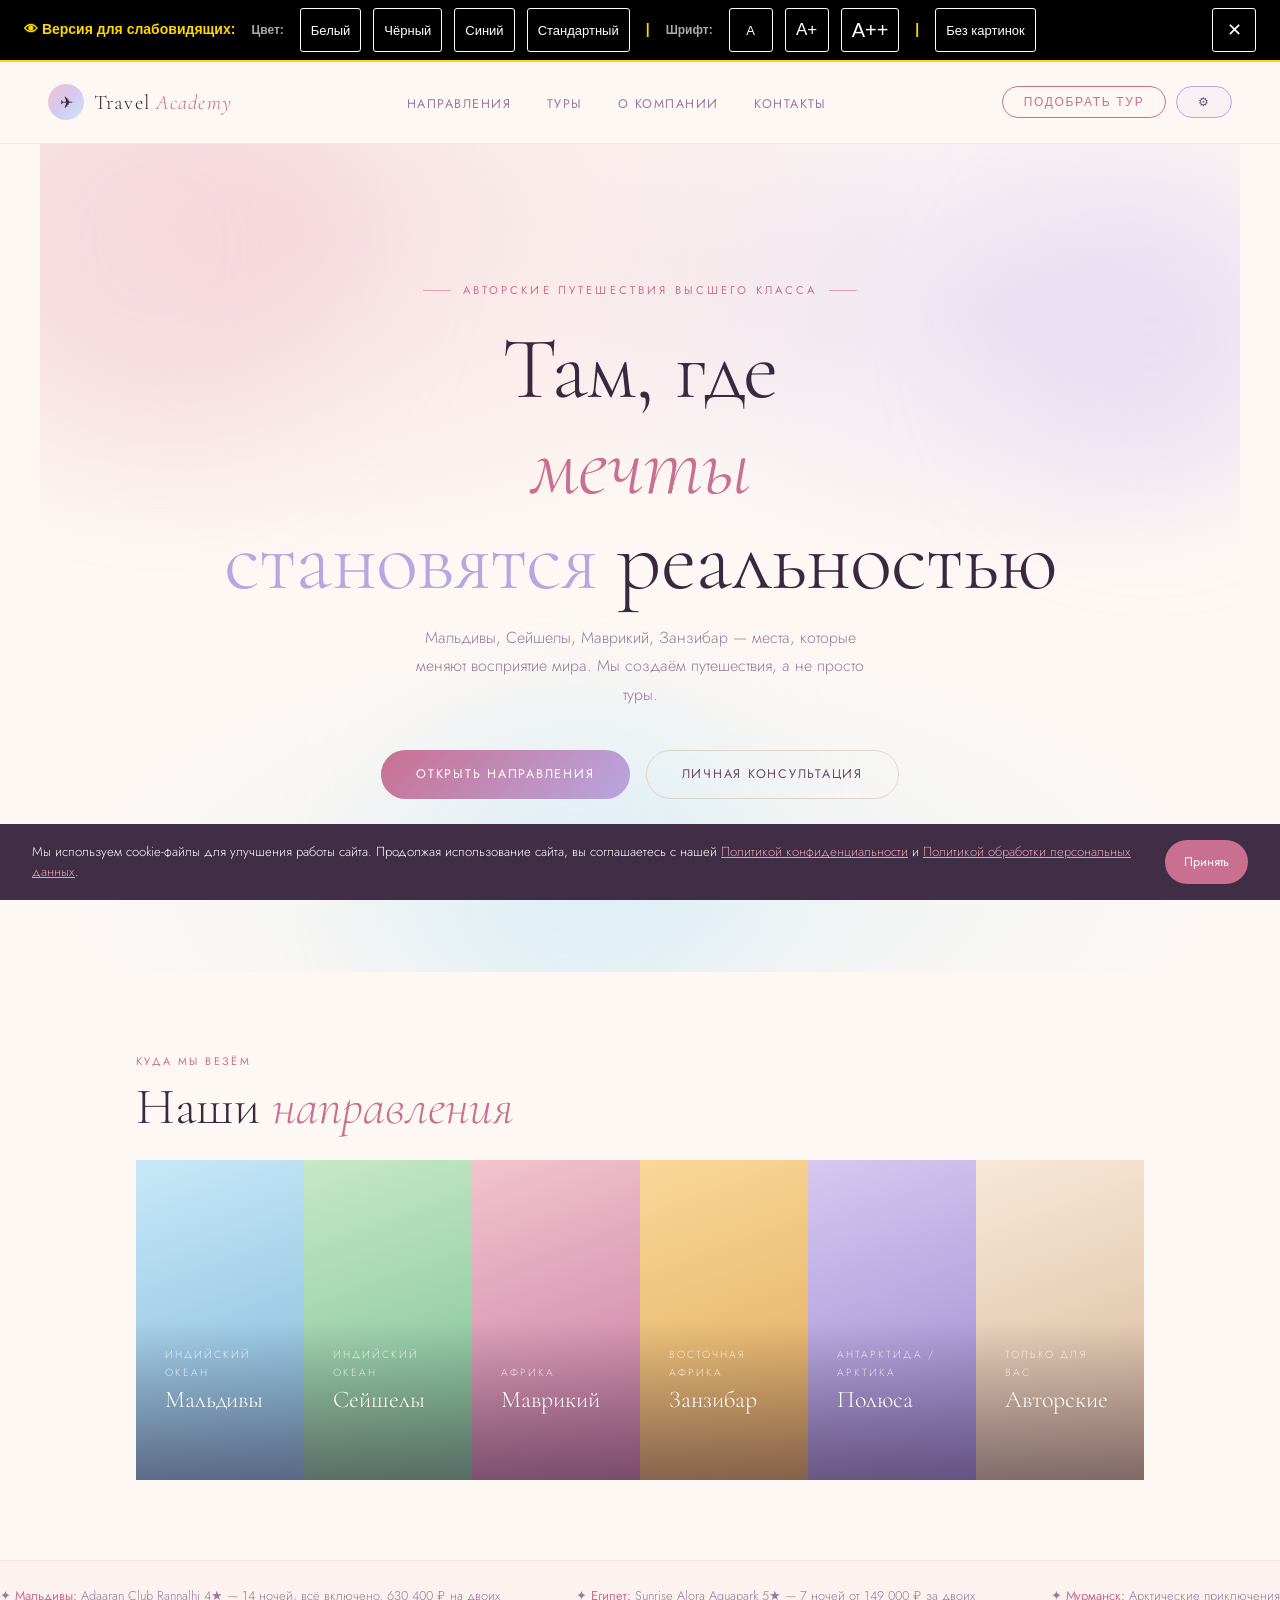
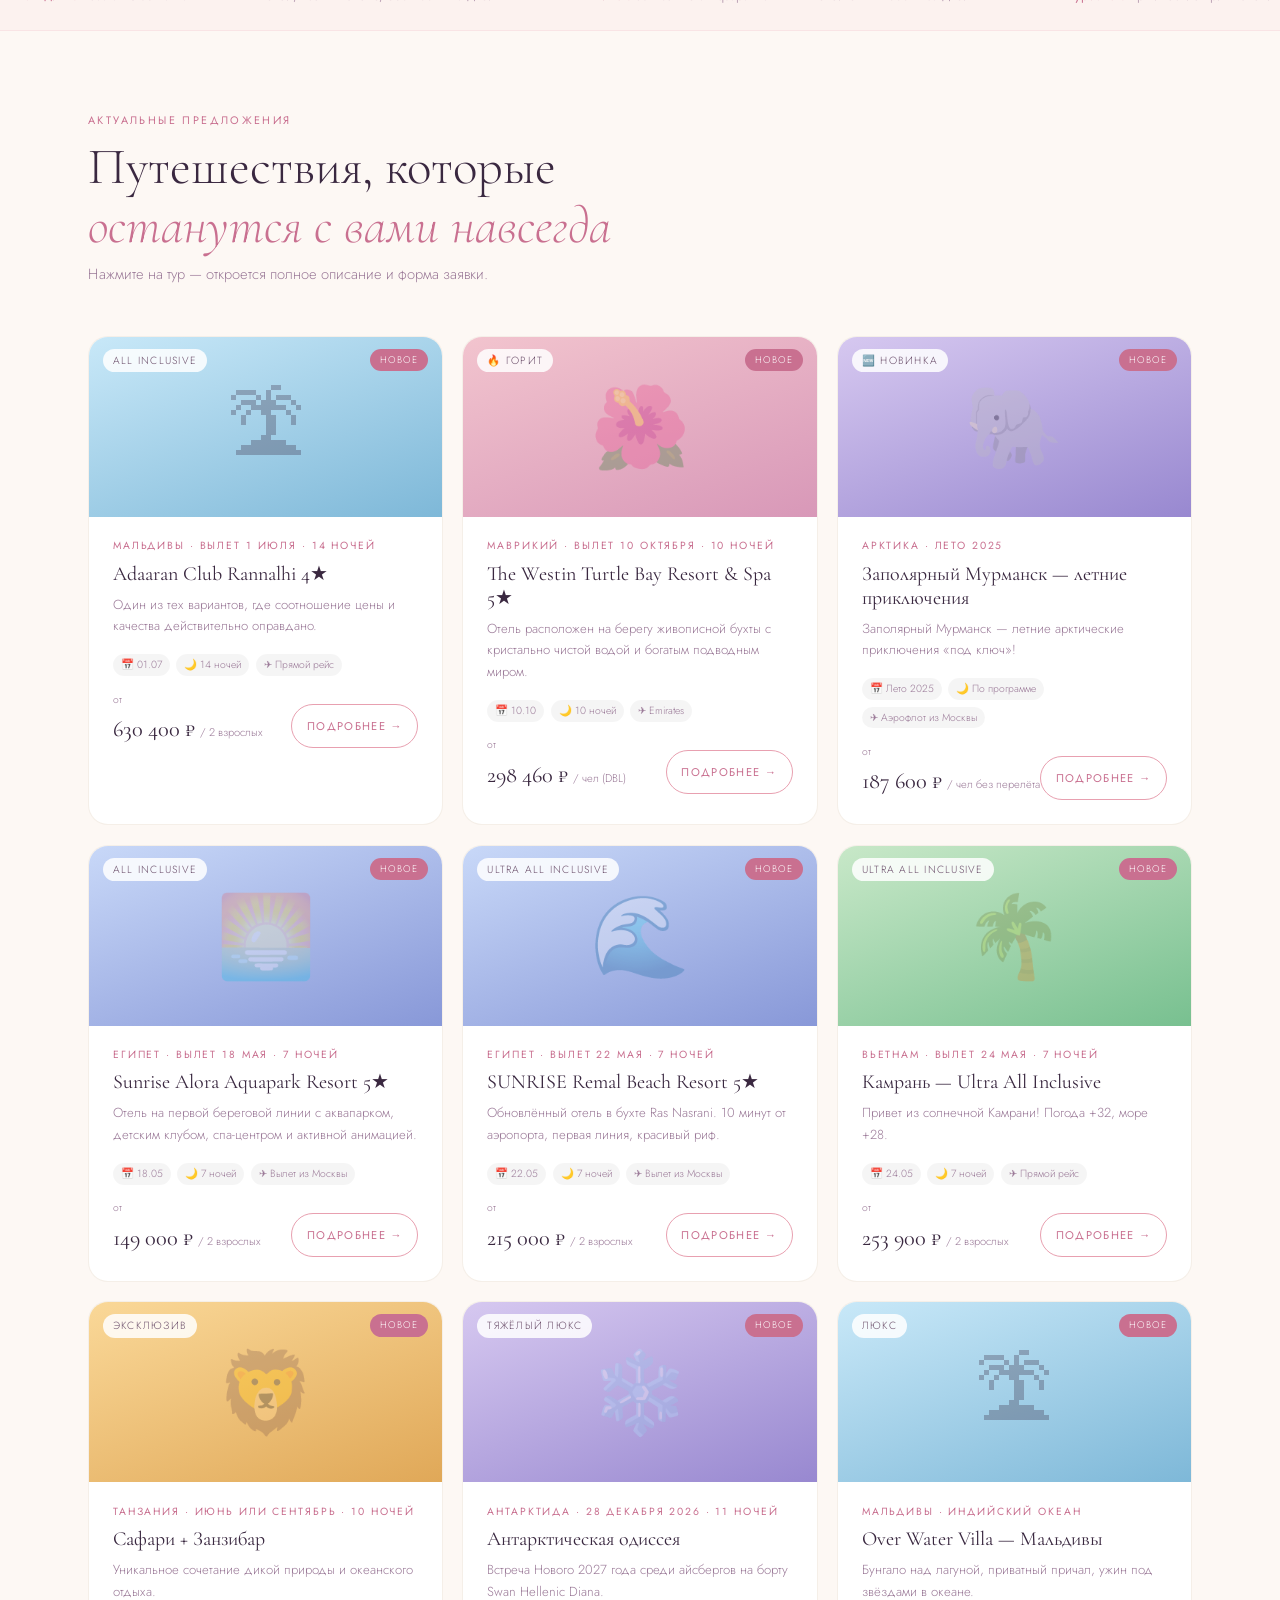
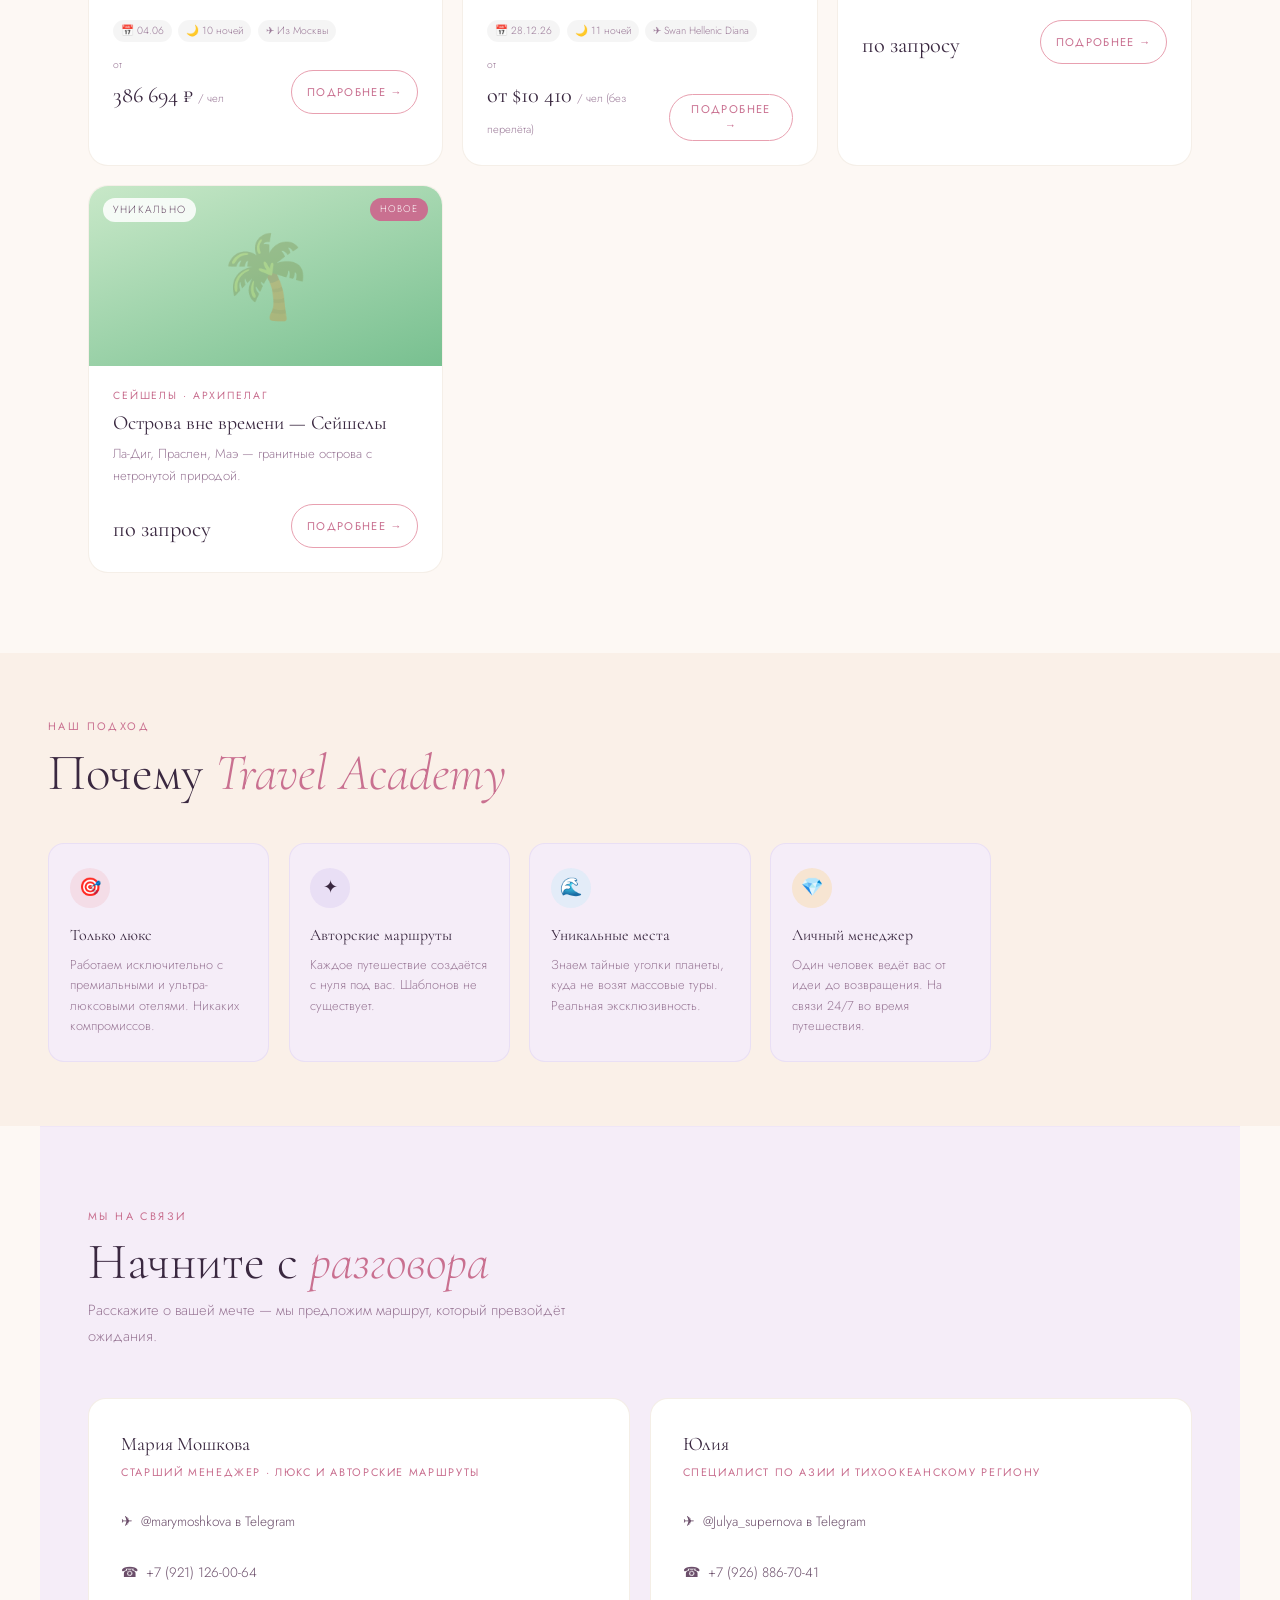
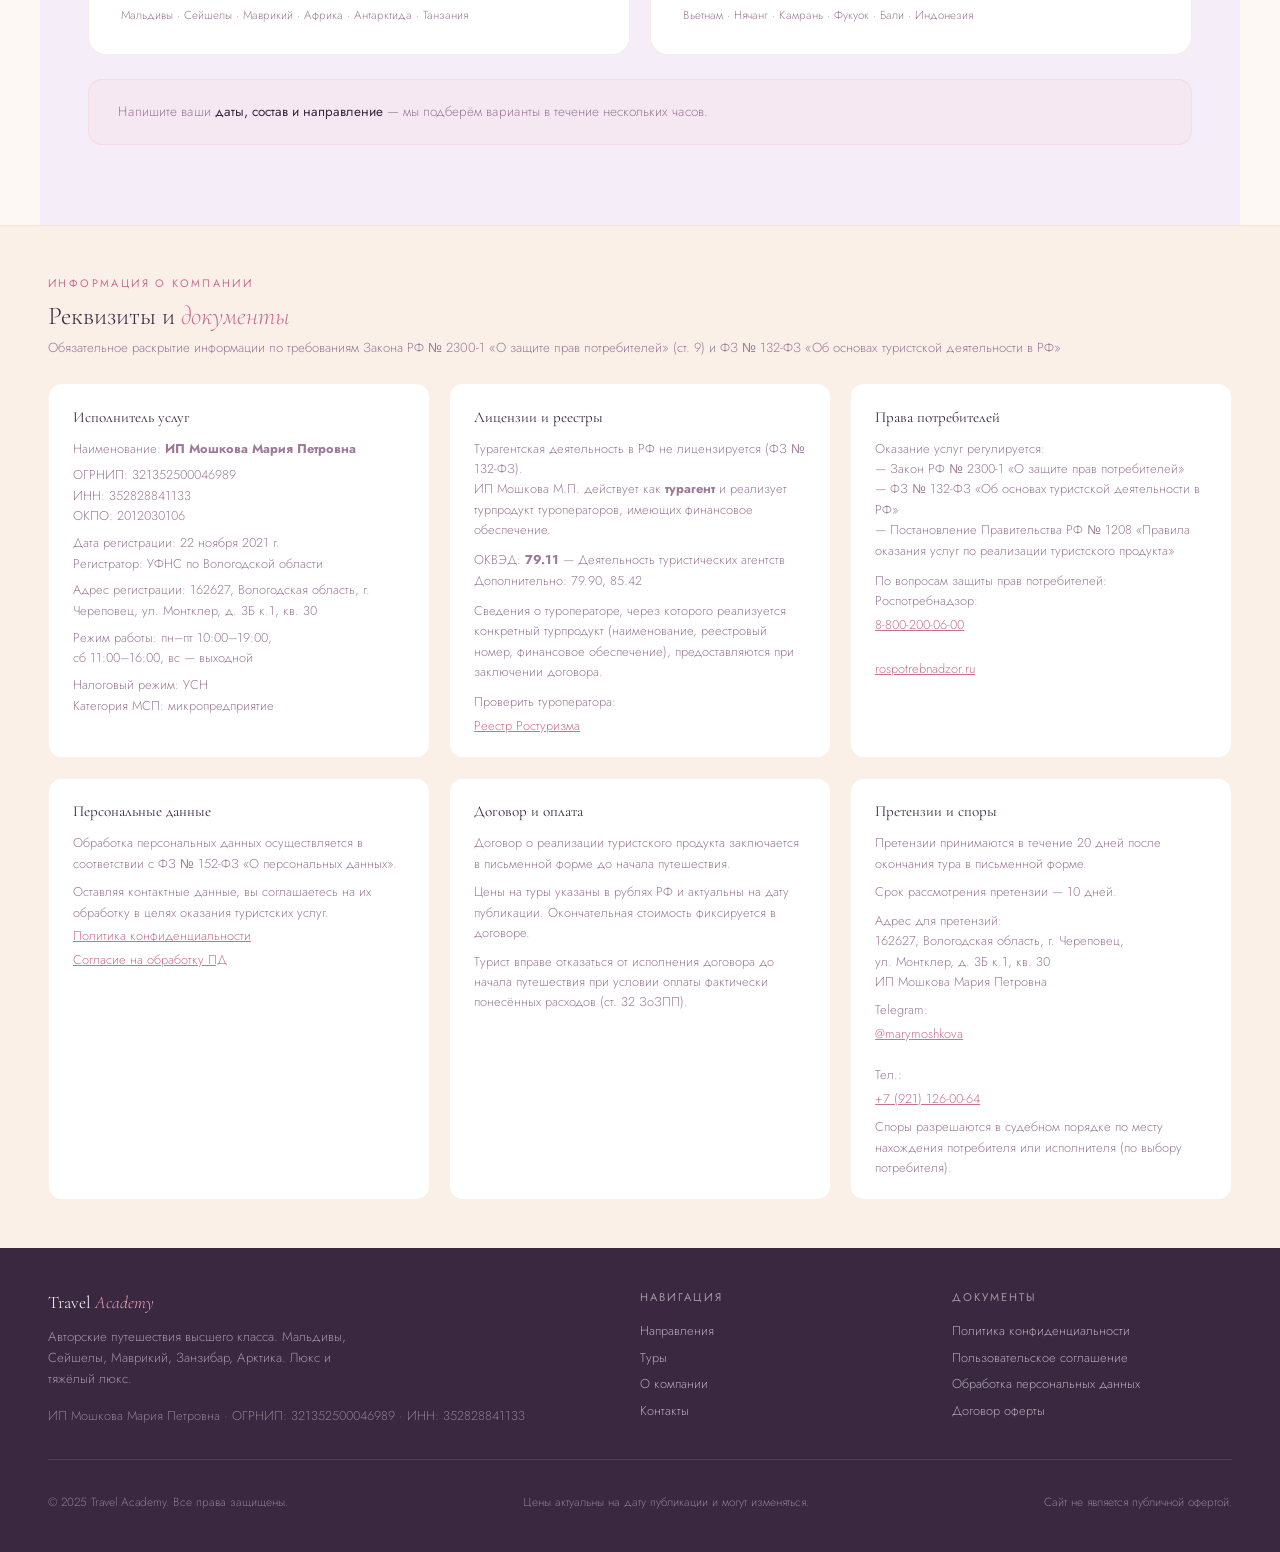
==== commit 32ae3b38: "Update index.html" ====
--- a/index.html
+++ b/index.html
@@ -270,6 +270,77 @@
   .legal-section { padding:3rem 1.2rem; }
   footer { padding:2rem 1.2rem; }
 }
+
+/* ===== MODAL ===== */
+.modal-overlay{position:fixed;inset:0;background:rgba(58,40,64,0.6);backdrop-filter:blur(8px);z-index:1000;display:none;align-items:center;justify-content:center;padding:1rem}
+.modal-overlay.open{display:flex}
+.modal{background:var(--cream);border-radius:24px;max-width:760px;width:100%;max-height:90vh;overflow-y:auto;position:relative;animation:modalIn .3s cubic-bezier(0.34,1.56,0.64,1)}
+@keyframes modalIn{from{opacity:0;transform:scale(0.92) translateY(20px)}to{opacity:1;transform:scale(1) translateY(0)}}
+.modal-close{position:absolute;top:1rem;right:1rem;background:rgba(255,255,255,0.9);border:1px solid rgba(200,168,130,0.2);border-radius:50%;width:36px;height:36px;display:flex;align-items:center;justify-content:center;cursor:pointer;font-size:1rem;color:var(--ink-soft);transition:all .2s;z-index:10}
+.modal-close:hover{background:var(--rose-deep);color:white;border-color:var(--rose-deep)}
+.modal-hero{height:220px;position:relative;display:flex;align-items:center;justify-content:center;font-size:7rem;border-radius:24px 24px 0 0;overflow:hidden}
+.modal-hero-overlay{position:absolute;inset:0;background:linear-gradient(0deg,rgba(58,40,64,0.5) 0%,transparent 50%)}
+.modal-body{padding:1.8rem 2rem 2rem}
+.modal-tag{font-size:.65rem;letter-spacing:.2em;text-transform:uppercase;color:var(--rose-deep);margin-bottom:.4rem}
+.modal-title{font-family:'Cormorant Garamond',serif;font-size:1.8rem;font-weight:300;line-height:1.15;margin-bottom:.8rem}
+.modal-meta{display:flex;gap:.5rem;flex-wrap:wrap;margin-bottom:1.2rem}
+.modal-meta span{font-size:.7rem;color:var(--ink-soft);background:rgba(0,0,0,0.04);border-radius:20px;padding:3px 10px;border:1px solid rgba(200,168,130,.2)}
+.modal-desc{font-size:.88rem;color:var(--ink-mid);line-height:1.85;margin-bottom:1.5rem;white-space:pre-wrap}
+.modal-price-row{display:flex;align-items:center;justify-content:space-between;flex-wrap:wrap;gap:1rem;background:var(--mist);border-radius:14px;padding:1.2rem 1.5rem;margin-bottom:1.5rem;border:1px solid rgba(214,200,240,.4)}
+.modal-price-label{font-size:.65rem;letter-spacing:.15em;text-transform:uppercase;color:var(--ink-soft);margin-bottom:.2rem}
+.modal-price-amount{font-family:'Cormorant Garamond',serif;font-size:2rem;font-weight:400;color:var(--ink)}
+.modal-price-sub{font-size:.72rem;color:var(--ink-soft)}
+/* FORM */
+.req-form{background:white;border:1px solid rgba(200,168,130,.18);border-radius:16px;padding:1.5rem}
+.req-form h4{font-family:'Cormorant Garamond',serif;font-size:1.1rem;font-weight:400;margin-bottom:1rem}
+.req-grid{display:grid;grid-template-columns:1fr 1fr;gap:.8rem;margin-bottom:.8rem}
+.req-full{grid-column:1/-1}
+.req-label{font-size:.68rem;letter-spacing:.1em;text-transform:uppercase;color:var(--ink-soft);display:block;margin-bottom:.3rem}
+.req-input{width:100%;padding:.55rem .85rem;border:1px solid rgba(200,168,130,.3);border-radius:10px;font-family:'Jost',sans-serif;font-size:.88rem;color:var(--ink);background:white;outline:none;transition:border-color .2s}
+.req-input:focus{border-color:var(--rose-deep)}
+.req-textarea{resize:vertical;min-height:70px}
+.req-submit{width:100%;background:linear-gradient(135deg,var(--rose-deep),var(--lav-mid));color:white;border:none;padding:.8rem;border-radius:40px;cursor:pointer;font-family:'Jost',sans-serif;font-size:.78rem;letter-spacing:.12em;text-transform:uppercase;margin-top:.6rem;transition:opacity .2s}
+.req-submit:hover{opacity:.88}
+.req-success{text-align:center;padding:1.2rem;color:var(--rose-deep);font-size:.9rem;display:none}
+/* ADMIN */
+.admin-overlay{position:fixed;inset:0;background:rgba(58,40,64,0.7);backdrop-filter:blur(8px);z-index:2000;display:none;align-items:flex-start;justify-content:center;padding:1rem;overflow-y:auto}
+.admin-overlay.open{display:flex}
+.admin-panel{background:var(--cream);border-radius:24px;max-width:800px;width:100%;padding:2rem;margin:auto;position:relative}
+.admin-panel h2{font-family:'Cormorant Garamond',serif;font-size:1.6rem;font-weight:300;margin-bottom:1.5rem;display:flex;align-items:center;justify-content:space-between}
+.admin-login-box{max-width:340px;margin:2rem auto}
+.admin-list{display:flex;flex-direction:column;gap:.7rem;margin-bottom:1.5rem;max-height:280px;overflow-y:auto}
+.admin-item{background:white;border:1px solid rgba(200,168,130,.18);border-radius:12px;padding:.9rem 1.1rem;display:flex;align-items:center;gap:.8rem}
+.admin-item-info{flex:1;min-width:0}
+.admin-item-name{font-family:'Cormorant Garamond',serif;font-size:.95rem;white-space:nowrap;overflow:hidden;text-overflow:ellipsis}
+.admin-item-dest{font-size:.7rem;color:var(--ink-soft)}
+.admin-item-price{font-size:.85rem;color:var(--rose-deep);white-space:nowrap}
+.admin-item-btns{display:flex;gap:.3rem;flex-shrink:0}
+.a-edit-btn,.a-del-btn{font-size:.65rem;padding:.28rem .65rem;border-radius:20px;cursor:pointer;font-family:'Jost',sans-serif;border:1px solid;transition:all .2s}
+.a-edit-btn{color:var(--ink-mid);border-color:rgba(200,168,130,.3);background:transparent}
+.a-edit-btn:hover{border-color:var(--lav-mid);color:var(--lav-mid)}
+.a-del-btn{color:#E24B4A;border-color:rgba(226,75,74,.25);background:transparent}
+.a-del-btn:hover{background:#E24B4A;color:white}
+.admin-form{background:white;border:1px solid rgba(200,168,130,.18);border-radius:16px;padding:1.5rem}
+.admin-form h3{font-family:'Cormorant Garamond',serif;font-size:1.1rem;font-weight:400;margin-bottom:1rem}
+.af-grid{display:grid;grid-template-columns:1fr 1fr;gap:.8rem;margin-bottom:.8rem}
+.af-grid.three{grid-template-columns:1fr 1fr 1fr}
+.af-grid.one{grid-template-columns:1fr}
+.af-label{font-size:.65rem;letter-spacing:.1em;text-transform:uppercase;color:var(--ink-soft);display:block;margin-bottom:.25rem}
+.af-input{width:100%;padding:.52rem .8rem;border:1px solid rgba(200,168,130,.3);border-radius:8px;font-family:'Jost',sans-serif;font-size:.85rem;color:var(--ink);background:white;outline:none;transition:border-color .2s}
+.af-input:focus{border-color:var(--rose-deep)}
+.af-textarea{resize:vertical;min-height:100px}
+.emoji-row{display:flex;gap:.3rem;flex-wrap:wrap;margin-top:.3rem}
+.emoji-opt{font-size:1.3rem;cursor:pointer;padding:.2rem .3rem;border-radius:6px;border:2px solid transparent;transition:all .15s}
+.emoji-opt.sel,.emoji-opt:hover{border-color:var(--rose-deep);background:rgba(201,112,144,.08)}
+.grad-row{display:flex;gap:.4rem;flex-wrap:wrap;margin-top:.3rem}
+.grad-opt{width:36px;height:28px;border-radius:6px;cursor:pointer;border:2px solid transparent;transition:all .15s}
+.grad-opt.sel,.grad-opt:hover{border-color:var(--rose-deep);transform:scale(1.08)}
+.af-save-btn{background:linear-gradient(135deg,var(--rose-deep),var(--lav-mid));color:white;border:none;padding:.7rem 1.8rem;border-radius:40px;cursor:pointer;font-family:'Jost',sans-serif;font-size:.75rem;letter-spacing:.12em;text-transform:uppercase;transition:opacity .2s}
+.af-save-btn:hover{opacity:.88}
+.af-cancel-btn{background:transparent;color:var(--ink-soft);border:1px solid rgba(200,168,130,.3);padding:.7rem 1.3rem;border-radius:40px;cursor:pointer;font-family:'Jost',sans-serif;font-size:.75rem;letter-spacing:.12em;text-transform:uppercase;margin-left:.5rem}
+.toast{position:fixed;bottom:1.5rem;right:1.5rem;background:var(--ink);color:white;padding:.65rem 1.1rem;border-radius:10px;font-size:.82rem;z-index:9999;animation:toastIn .3s ease;pointer-events:none}
+@keyframes toastIn{from{opacity:0;transform:translateY(8px)}to{opacity:1;transform:translateY(0)}}
+@media(max-width:600px){.req-grid,.af-grid,.af-grid.three{grid-template-columns:1fr}.modal-body{padding:1.2rem 1rem}}
 </style>
 </head>
 <body>
@@ -312,7 +383,7 @@
       <li><a href="#about">О компании</a></li>
       <li><a href="#contacts">Контакты</a></li>
     </ul>
-    <button class="nav-cta" onclick="document.getElementById('contacts').scrollIntoView({behavior:'smooth'})" aria-label="Подобрать тур — перейти к контактам">Подобрать тур</button>
+    <div style="display:flex;gap:.6rem;align-items:center"><button class="nav-cta" onclick="document.getElementById('contacts').scrollIntoView({behavior:'smooth'})">Подобрать тур</button><button class="nav-cta" style="background:rgba(214,200,240,.15);border-color:var(--lav-mid);color:var(--ink-mid)" onclick="openAdmin()" aria-label="Управление турами">⚙</button></div>
   </nav>
 </header>
 
@@ -405,14 +476,16 @@
 <!-- НОВОСТИ -->
 <div class="news-band" role="marquee" aria-label="Актуальные новости туризма" aria-live="off">
   <div class="news-ticker">
-    <span class="news-item">✦ <strong>Турция:</strong> Оплата рублями через СБП — уже 1000+ точек &nbsp;&nbsp;</span>
-    <span class="news-item">✦ <strong>Антарктида:</strong> Новый 2027 год на Swan Hellenic Diana — от $10 410 &nbsp;&nbsp;</span>
-    <span class="news-item">✦ <strong>Бали:</strong> Блоки мест из Москвы Turkish Airlines от 90 900 ₽ &nbsp;&nbsp;</span>
-    <span class="news-item">✦ <strong>Занзибар + Сафари:</strong> Миграция антилоп гну — июнь и сентябрь &nbsp;&nbsp;</span>
-    <span class="news-item">✦ <strong>Турция:</strong> Оплата рублями через СБП — уже 1000+ точек &nbsp;&nbsp;</span>
-    <span class="news-item">✦ <strong>Антарктида:</strong> Новый 2027 год на Swan Hellenic Diana — от $10 410 &nbsp;&nbsp;</span>
-    <span class="news-item">✦ <strong>Бали:</strong> Блоки мест из Москвы Turkish Airlines от 90 900 ₽ &nbsp;&nbsp;</span>
-    <span class="news-item">✦ <strong>Занзибар + Сафари:</strong> Миграция антилоп гну — июнь и сентябрь &nbsp;&nbsp;</span>
+    <span class="news-item">✦ <strong>Мальдивы:</strong> Adaaran Club Rannalhi 4★ — 14 ночей, всё включено, 630 400 ₽ на двоих &nbsp;&nbsp;</span>
+    <span class="news-item">✦ <strong>Египет:</strong> Sunrise Alora Aquapark 5★ — 7 ночей от 149 000 ₽ за двоих &nbsp;&nbsp;</span>
+    <span class="news-item">✦ <strong>Мурманск:</strong> Арктические приключения — киты, сафари, крабы от 187 600 ₽ &nbsp;&nbsp;</span>
+    <span class="news-item">✦ <strong>Маврикий:</strong> The Westin Turtle Bay 5★ — 10 ночей Emirates от 298 460 ₽/чел &nbsp;&nbsp;</span>
+    <span class="news-item">✦ <strong>Вьетнам Камрань:</strong> Ultra All Inclusive — вылет 24 мая, 253 900 ₽ на двоих &nbsp;&nbsp;</span>
+    <span class="news-item">✦ <strong>Мальдивы:</strong> Adaaran Club Rannalhi 4★ — 14 ночей, всё включено, 630 400 ₽ на двоих &nbsp;&nbsp;</span>
+    <span class="news-item">✦ <strong>Египет:</strong> Sunrise Alora Aquapark 5★ — 7 ночей от 149 000 ₽ за двоих &nbsp;&nbsp;</span>
+    <span class="news-item">✦ <strong>Мурманск:</strong> Арктические приключения — киты, сафари, крабы от 187 600 ₽ &nbsp;&nbsp;</span>
+    <span class="news-item">✦ <strong>Маврикий:</strong> The Westin Turtle Bay 5★ — 10 ночей Emirates от 298 460 ₽/чел &nbsp;&nbsp;</span>
+    <span class="news-item">✦ <strong>Вьетнам Камрань:</strong> Ultra All Inclusive — вылет 24 мая, 253 900 ₽ на двоих &nbsp;&nbsp;</span>
   </div>
 </div>
 
@@ -420,142 +493,8 @@
 <section id="tours" aria-labelledby="tours-heading">
   <div class="sec-label">Актуальные предложения</div>
   <h2 class="sec-title" id="tours-heading">Путешествия, которые<br><em>останутся с вами навсегда</em></h2>
-  <p class="sec-sub">Каждый маршрут — это история. Мы не продаём ночи в отелях, мы создаём воспоминания.</p>
-  <div class="tours-grid">
-
-    <article class="tour-card" aria-label="Тур: Мальдивы — Over Water Villa Experience">
-      <div class="tour-img" style="background:linear-gradient(160deg,#E0F0F8,#A8D0E8)" role="img" aria-label="Мальдивы, лагуна">
-        <div style="position:absolute;inset:0;display:flex;align-items:center;justify-content:center;font-size:5rem;opacity:0.3" aria-hidden="true">🏝</div>
-        <div style="position:absolute;top:12px;left:14px;background:rgba(255,255,255,0.85);border-radius:20px;padding:3px 10px;font-size:0.65rem;letter-spacing:0.12em;text-transform:uppercase;color:#6B4E6A;font-family:'Jost',sans-serif">Люкс</div>
-      </div>
-      <div class="tour-body">
-        <div class="tour-tag">Мальдивы · Индийский океан</div>
-        <h3 class="tour-name">Over Water Villa Experience</h3>
-        <p class="tour-desc">Бунгало над лагуной, приватный причал, ужин под звёздами в океане. Полная персонализация под ваш запрос.</p>
-        <div class="tour-footer">
-          <div><span class="tour-price-from">стоимость</span><span class="tour-price-amt">по запросу</span></div>
-          <a class="tour-btn" href="https://t.me/marymoshkova" target="_blank" rel="noopener noreferrer" aria-label="Узнать детали тура Мальдивы">Детали</a>
-        </div>
-      </div>
-    </article>
-
-    <article class="tour-card" aria-label="Тур: Сейшелы — Острова вне времени">
-      <div class="tour-img" style="background:linear-gradient(160deg,#D0E8D0,#88C0A0)" role="img" aria-label="Сейшелы, гранитные острова">
-        <div style="position:absolute;inset:0;display:flex;align-items:center;justify-content:center;font-size:5rem;opacity:0.3" aria-hidden="true">🌴</div>
-        <div style="position:absolute;top:12px;left:14px;background:rgba(255,255,255,0.85);border-radius:20px;padding:3px 10px;font-size:0.65rem;letter-spacing:0.12em;text-transform:uppercase;color:#6B4E6A;font-family:'Jost',sans-serif">Уникально</div>
-      </div>
-      <div class="tour-body">
-        <div class="tour-tag">Сейшелы · Архипелаг</div>
-        <h3 class="tour-name">Острова вне времени</h3>
-        <p class="tour-desc">Ла-Диг, Праслен, Маэ — гранитные острова с нетронутой природой. Частные яхты, скрытые бухты, закаты без туристов.</p>
-        <div class="tour-footer">
-          <div><span class="tour-price-from">стоимость</span><span class="tour-price-amt">по запросу</span></div>
-          <a class="tour-btn" href="https://t.me/marymoshkova" target="_blank" rel="noopener noreferrer" aria-label="Узнать детали тура Сейшелы">Детали</a>
-        </div>
-      </div>
-    </article>
-
-    <article class="tour-card" aria-label="Тур: Маврикий — The Westin Turtle Bay 5*">
-      <div class="tour-img" style="background:linear-gradient(160deg,#F2C4CE,#D898B8);position:relative;overflow:hidden" role="img" aria-label="Маврикий, The Westin Turtle Bay">
-        <div style="position:absolute;inset:0;display:flex;align-items:center;justify-content:center;font-size:5rem;opacity:0.3" aria-hidden="true">🌺</div>
-        <div style="position:absolute;top:12px;left:14px;background:rgba(255,255,255,0.85);border-radius:20px;padding:3px 10px;font-size:0.65rem;letter-spacing:0.12em;text-transform:uppercase;color:#C97090;font-family:'Jost',sans-serif">🔥 Горит</div>
-        <div style="position:absolute;top:12px;right:14px;background:rgba(201,112,144,0.9);color:white;border-radius:20px;padding:3px 10px;font-size:0.6rem;letter-spacing:0.1em;text-transform:uppercase">Новое</div>
-      </div>
-      <div class="tour-body">
-        <div class="tour-tag">Маврикий · Вылет 10 октября · 10 ночей</div>
-        <h3 class="tour-name">The Westin Turtle Bay Resort &amp; Spa 5★</h3>
-        <p class="tour-desc">Отель на берегу живописной бухты с кристально чистой водой и богатым подводным миром. Emirates, полупансион. Продли лето на Маврикии!</p>
-        <div style="display:flex;gap:0.5rem;flex-wrap:wrap;margin-bottom:1rem">
-          <span style="font-size:0.68rem;color:var(--ink-soft);background:rgba(0,0,0,0.04);border-radius:20px;padding:2px 8px">✈ Emirates</span>
-          <span style="font-size:0.68rem;color:var(--ink-soft);background:rgba(0,0,0,0.04);border-radius:20px;padding:2px 8px">🍽 Полупансион</span>
-          <span style="font-size:0.68rem;color:var(--ink-soft);background:rgba(0,0,0,0.04);border-radius:20px;padding:2px 8px">🛡 Страховка</span>
-        </div>
-        <div class="tour-footer">
-          <div>
-            <span class="tour-price-from">от</span>
-            <span class="tour-price-amt">298 460 ₽</span>
-            <span class="tour-price-sub"> / чел (DBL)</span>
-          </div>
-          <a class="tour-btn" href="https://t.me/marymoshkova" target="_blank" rel="noopener noreferrer" aria-label="Узнать детали тура Маврикий The Westin">Детали</a>
-        </div>
-      </div>
-    </article>
-
-    <article class="tour-card" aria-label="Тур: Мальдивы — Adaaran Club Rannalhi 4*, 14 ночей всё включено">
-      <div class="tour-img" style="background:linear-gradient(160deg,#C8E8F8,#7EB8D8);position:relative;overflow:hidden" role="img" aria-label="Мальдивы, Adaaran Club Rannalhi">
-        <div style="position:absolute;inset:0;display:flex;align-items:center;justify-content:center;font-size:5rem;opacity:0.3" aria-hidden="true">🏝</div>
-        <div style="position:absolute;top:12px;left:14px;background:rgba(255,255,255,0.85);border-radius:20px;padding:3px 10px;font-size:0.65rem;letter-spacing:0.12em;text-transform:uppercase;color:#4A90D9;font-family:'Jost',sans-serif">ALL INCLUSIVE</div>
-        <div style="position:absolute;top:12px;right:14px;background:rgba(74,144,217,0.9);color:white;border-radius:20px;padding:3px 10px;font-size:0.6rem;letter-spacing:0.1em;text-transform:uppercase">Новое</div>
-      </div>
-      <div class="tour-body">
-        <div class="tour-tag">Мальдивы · Вылет 1 июля · 14 ночей</div>
-        <h3 class="tour-name">Adaaran Club Rannalhi 4★</h3>
-        <p class="tour-desc">Компактный уединённый остров с широкой песчаной косой — одно из лучших мест на архипелаге. Прямой рейс из Москвы, всё включено, уютная атмосфера без суеты.</p>
-        <div style="display:flex;gap:0.5rem;flex-wrap:wrap;margin-bottom:1rem">
-          <span style="font-size:0.68rem;color:var(--ink-soft);background:rgba(0,0,0,0.04);border-radius:20px;padding:2px 8px">✈ Прямой рейс</span>
-          <span style="font-size:0.68rem;color:var(--ink-soft);background:rgba(0,0,0,0.04);border-radius:20px;padding:2px 8px">🍽 Всё включено</span>
-          <span style="font-size:0.68rem;color:var(--ink-soft);background:rgba(0,0,0,0.04);border-radius:20px;padding:2px 8px">🧳 Багаж 23 кг</span>
-          <span style="font-size:0.68rem;color:var(--ink-soft);background:rgba(0,0,0,0.04);border-radius:20px;padding:2px 8px">🚤 Катер ~40 мин</span>
-        </div>
-        <div class="tour-footer">
-          <div>
-            <span class="tour-price-from">от</span>
-            <span class="tour-price-amt">630 400 ₽</span>
-            <span class="tour-price-sub"> / 2 чел</span>
-          </div>
-          <a class="tour-btn" href="https://t.me/marymoshkova" target="_blank" rel="noopener noreferrer" aria-label="Узнать детали тура Мальдивы Adaaran Club Rannalhi">Детали</a>
-        </div>
-      </div>
-    </article>
-
-    <article class="tour-card" aria-label="Тур: Занзибар — Сафари и Океан">
-      <div class="tour-img" style="background:linear-gradient(160deg,#FAE0A8,#E8B858)" role="img" aria-label="Занзибар, пляж и дикая природа">
-        <div style="position:absolute;inset:0;display:flex;align-items:center;justify-content:center;font-size:5rem;opacity:0.3" aria-hidden="true">🦁</div>
-        <div style="position:absolute;top:12px;left:14px;background:rgba(255,255,255,0.85);border-radius:20px;padding:3px 10px;font-size:0.65rem;letter-spacing:0.12em;text-transform:uppercase;color:#6B4E6A;font-family:'Jost',sans-serif">Эксклюзив</div>
-      </div>
-      <div class="tour-body">
-        <div class="tour-tag">Занзибар · Танзания</div>
-        <h3 class="tour-name">Сафари + Океан</h3>
-        <p class="tour-desc">Миграция антилоп гну, кратер Нгоронгоро, Большая пятёрка — и 4 дня на белых пляжах Занзибара. Июнь или сентябрь.</p>
-        <div class="tour-footer">
-          <div><span class="tour-price-from">от</span><span class="tour-price-amt">386 694 ₽</span><span class="tour-price-sub"> / чел</span></div>
-          <a class="tour-btn" href="https://t.me/marymoshkova" target="_blank" rel="noopener noreferrer" aria-label="Узнать детали тура Занзибар, цена от 386694 рублей">Детали</a>
-        </div>
-      </div>
-    </article>
-
-    <article class="tour-card" aria-label="Тур: Антарктида — Антарктическая одиссея, Новый год 2027">
-      <div class="tour-img" style="background:linear-gradient(160deg,#D8D0F0,#9888C8)" role="img" aria-label="Антарктида, айсберги">
-        <div style="position:absolute;inset:0;display:flex;align-items:center;justify-content:center;font-size:5rem;opacity:0.3" aria-hidden="true">❄️</div>
-        <div style="position:absolute;top:12px;left:14px;background:rgba(255,255,255,0.85);border-radius:20px;padding:3px 10px;font-size:0.65rem;letter-spacing:0.12em;text-transform:uppercase;color:#6B4E6A;font-family:'Jost',sans-serif">Тяжёлый люкс</div>
-      </div>
-      <div class="tour-body">
-        <div class="tour-tag">Антарктида · Декабрь 2026</div>
-        <h3 class="tour-name">Антарктическая одиссея</h3>
-        <p class="tour-desc">Встреча Нового 2027 года среди айсбергов. Swan Hellenic Diana, русскоязычная группа. Айсберги, пингвины, сауна с видом на полюс.</p>
-        <div class="tour-footer">
-          <div><span class="tour-price-from">от</span><span class="tour-price-amt">$10 410</span><span class="tour-price-sub"> / чел</span></div>
-          <a class="tour-btn" href="https://t.me/marymoshkova" target="_blank" rel="noopener noreferrer" aria-label="Узнать детали тура Антарктида, цена от 10410 долларов">Детали</a>
-        </div>
-      </div>
-    </article>
-
-    <article class="tour-card" aria-label="Авторский маршрут — путешествие под вас">
-      <div class="tour-img" style="background:linear-gradient(160deg,#EAD8C8,#C8A888)" role="img" aria-label="Авторское путешествие">
-        <div style="position:absolute;inset:0;display:flex;align-items:center;justify-content:center;font-size:5rem;opacity:0.3" aria-hidden="true">✨</div>
-        <div style="position:absolute;top:12px;left:14px;background:rgba(255,255,255,0.85);border-radius:20px;padding:3px 10px;font-size:0.65rem;letter-spacing:0.12em;text-transform:uppercase;color:#6B4E6A;font-family:'Jost',sans-serif">Авторский</div>
-      </div>
-      <div class="tour-body">
-        <div class="tour-tag">Любое направление</div>
-        <h3 class="tour-name">Маршрут под вас</h3>
-        <p class="tour-desc">Расскажите о своей мечте — мы создадим путешествие, которого не существует в каталогах. Полная приватность, ваш темп, ваши желания.</p>
-        <div class="tour-footer">
-          <div><span class="tour-price-from">индивидуально</span><span class="tour-price-amt">от мечты</span></div>
-          <a class="tour-btn" href="https://t.me/marymoshkova" target="_blank" rel="noopener noreferrer" aria-label="Обсудить авторский маршрут">Обсудить</a>
-        </div>
-      </div>
-    </article>
-
+  <p class="sec-sub">Нажмите на тур — откроется полное описание и форма заявки.</p>
+  <div class="tours-grid" id="tours-grid">
   </div>
 </section>
 
@@ -811,5 +750,275 @@
   });
 });
 </script>
+
+<!-- MODAL TOUR DETAIL -->
+<div class="modal-overlay" id="modal-overlay" onclick="closeModal(event)">
+  <div class="modal" role="dialog" aria-modal="true" aria-labelledby="modal-title">
+    <button class="modal-close" onclick="closeModal()" aria-label="Закрыть">✕</button>
+    <div class="modal-hero" id="modal-hero"></div>
+    <div class="modal-body">
+      <div class="modal-tag" id="modal-tag"></div>
+      <h2 class="modal-title" id="modal-title"></h2>
+      <div class="modal-meta" id="modal-meta"></div>
+      <div class="modal-desc" id="modal-desc"></div>
+      <div class="modal-price-row">
+        <div>
+          <div class="modal-price-label">Стоимость</div>
+          <div class="modal-price-amount" id="modal-price"></div>
+          <div class="modal-price-sub" id="modal-price-sub"></div>
+        </div>
+        <button class="btn-hero btn-fill" onclick="document.getElementById('req-form').scrollIntoView({behavior:'smooth'})">Оставить заявку</button>
+      </div>
+      <div class="req-form" id="req-form">
+        <h4>Оставить заявку</h4>
+        <div id="req-form-fields">
+          <div class="req-grid">
+            <div><label class="req-label">Ваше имя *</label><input class="req-input" id="req-name" type="text" placeholder="Мария"></div>
+            <div><label class="req-label">Телефон *</label><input class="req-input" id="req-phone" type="tel" placeholder="+7 (___) ___-__-__"></div>
+            <div><label class="req-label">Email</label><input class="req-input" id="req-email" type="email" placeholder="mail@example.com"></div>
+            <div><label class="req-label">Кол-во человек</label><input class="req-input" id="req-pax" type="number" min="1" value="2"></div>
+            <div class="req-full"><label class="req-label">Пожелания</label><textarea class="req-input req-textarea" id="req-comment" placeholder="Даты, тип номера, особые пожелания..."></textarea></div>
+          </div>
+          <button class="req-submit" onclick="submitReq()">Отправить заявку</button>
+        </div>
+        <div class="req-success" id="req-success">✓ Заявка принята! Менеджер свяжется с вами в течение часа.</div>
+      </div>
+      <div style="margin-top:1.5rem;background:var(--warm);border-radius:14px;padding:1.2rem 1.5rem;">
+        <div style="font-family:'Cormorant Garamond',serif;font-size:1rem;margin-bottom:.8rem">Или свяжитесь напрямую</div>
+        <div style="display:flex;gap:2rem;flex-wrap:wrap">
+          <div><div style="font-size:.82rem;font-weight:500;color:var(--ink)">Мария Мошкова</div><div style="font-size:.72rem;color:var(--ink-soft);margin-bottom:.3rem">Люкс и авторские маршруты</div><a href="tel:+79211260064" style="display:block;font-size:.82rem;color:var(--rose-deep);text-decoration:none">+7 (921) 126-00-64</a></div>
+          <div><div style="font-size:.82rem;font-weight:500;color:var(--ink)">Юлия</div><div style="font-size:.72rem;color:var(--ink-soft);margin-bottom:.3rem">Специалист по Азии</div><a href="tel:+79268867041" style="display:block;font-size:.82rem;color:var(--rose-deep);text-decoration:none">+7 (926) 886-70-41</a></div>
+        </div>
+      </div>
+    </div>
+  </div>
+</div>
+
+<!-- ADMIN PANEL -->
+<div class="admin-overlay" id="admin-overlay">
+  <div class="admin-panel">
+    <h2>Управление турами <button onclick="closeAdmin()" style="font-size:.75rem;letter-spacing:.1em;text-transform:uppercase;background:transparent;border:1px solid rgba(200,168,130,.3);color:var(--ink-soft);padding:.3rem .8rem;border-radius:20px;cursor:pointer;font-family:Jost,sans-serif">Выйти</button></h2>
+    <div id="admin-login-box" class="admin-login-box">
+      <div style="margin-bottom:.8rem"><label class="req-label">Пароль</label><input class="req-input" id="admin-pass" type="password" placeholder="••••••••" onkeydown="if(event.key==='Enter')checkAdminPass()"></div>
+      <button class="af-save-btn" style="width:100%" onclick="checkAdminPass()">Войти</button>
+      <div id="admin-pass-err" style="display:none;color:#E24B4A;font-size:.8rem;margin-top:.5rem;text-align:center">Неверный пароль</div>
+    </div>
+    <div id="admin-main" style="display:none">
+      <div class="admin-list" id="admin-list"></div>
+      <div class="admin-form">
+        <h3 id="admin-form-title">Добавить тур</h3>
+        <div class="af-grid"><div><label class="af-label">Название *</label><input class="af-input" id="af-name" type="text" placeholder="Nirvana Cosmopolitan 5★"></div><div><label class="af-label">Направление *</label><input class="af-input" id="af-dest" type="text" placeholder="Турция · Вылет 26.04 · 7 ночей"></div></div>
+        <div class="af-grid three"><div><label class="af-label">Цена</label><input class="af-input" id="af-price" type="text" placeholder="155 402 ₽"></div><div><label class="af-label">Уточнение</label><input class="af-input" id="af-psub" type="text" placeholder="/ чел"></div><div><label class="af-label">Бейдж</label><input class="af-input" id="af-badge" type="text" placeholder="ALL INCLUSIVE"></div></div>
+        <div class="af-grid three"><div><label class="af-label">Дата вылета</label><input class="af-input" id="af-date" type="text" placeholder="26.04"></div><div><label class="af-label">Ночей</label><input class="af-input" id="af-nights" type="text" placeholder="7 ночей"></div><div><label class="af-label">Авиа / трансфер</label><input class="af-input" id="af-airline" type="text" placeholder="Emirates"></div></div>
+        <div class="af-grid one"><div><label class="af-label">Описание *</label><textarea class="af-input af-textarea" id="af-desc" placeholder="Подробное описание тура..."></textarea></div></div>
+        <div style="margin-bottom:.8rem"><label class="af-label">Иконка</label><div class="emoji-row" id="emoji-row"></div></div>
+        <div style="margin-bottom:1rem"><label class="af-label">Цвет карточки</label><div class="grad-row" id="grad-row"></div></div>
+        <div><button class="af-save-btn" onclick="saveTour()">Сохранить</button><button class="af-cancel-btn" id="af-cancel" style="display:none" onclick="cancelEdit()">Отмена</button></div>
+      </div>
+    </div>
+  </div>
+</div>
+
+<script>
+// ─── DATA ───
+const PASS = 'travel2025';
+const SK = 'ta_tours_v4';
+const EMOJIS = ['🏝','🌴','🌺','🦁','❄️','✨','🌊','🏔','🌸','🌅','🚢','🐘','🎭','🌿','🏖','🦋'];
+const GRADS = [
+  'linear-gradient(160deg,#C8E8F8,#7EB8D8)',
+  'linear-gradient(160deg,#F2C4CE,#D898B8)',
+  'linear-gradient(160deg,#FAD898,#E0A858)',
+  'linear-gradient(160deg,#D6C8F0,#9888D0)',
+  'linear-gradient(160deg,#C8E8C8,#78C090)',
+  'linear-gradient(160deg,#EAD8C8,#C8A888)',
+  'linear-gradient(160deg,#C8D8F8,#8898D8)',
+  'linear-gradient(160deg,#F8D8F0,#D898C8)',
+  'linear-gradient(160deg,#D8F0E8,#88C0A8)',
+  'linear-gradient(160deg,#F0E8C8,#C8A868)',
+  'linear-gradient(160deg,#E8D8F8,#B898D8)',
+  'linear-gradient(160deg,#F8E8D8,#E0B8A8)',
+];
+
+const DEFAULT_TOURS = [
+  {id:1,name:'Adaaran Club Rannalhi 4★',dest:'Мальдивы · Вылет 1 июля · 14 ночей',price:'630 400 ₽',psub:'/ 2 взрослых',badge:'ALL INCLUSIVE',date:'01.07',nights:'14 ночей',airline:'Прямой рейс',emoji:'🏝',gradient:GRADS[0],isNew:true,createdAt:Date.now()-1000,desc:'Один из тех вариантов, где соотношение цены и качества действительно оправдано.\n\n✔ Трансфер на скоростном катере ~40 минут\n✔ Компактный, очень зелёный остров\n✔ Уютная, спокойная атмосфера без излишней суеты\n✔ Бесплатный Wi-Fi\n\nПляж: широкая песчаная коса — одно из лучших мест на острове.\n\nНомера: стандарты с террасой/балконом и водные бунгало.\n\nПитание: хороший выбор блюд, морепродукты на ужин.\n\nАнимация: вечером живая музыка или караоке, дискотека до 23:00.\n\n✅ В стоимость включено: перелёт, трансфер, проживание, питание ALL, страховка, багаж 23 кг.'},
+  {id:2,name:'The Westin Turtle Bay Resort & Spa 5★',dest:'Маврикий · Вылет 10 октября · 10 ночей',price:'298 460 ₽',psub:'/ чел (DBL)',badge:'🔥 Горит',date:'10.10',nights:'10 ночей',airline:'Emirates',emoji:'🌺',gradient:GRADS[1],isNew:true,createdAt:Date.now()-2000,desc:'Отель расположен на берегу живописной бухты с кристально чистой водой и богатым подводным миром.\n\n✅ В стоимость входит:\n— Перелёт Emirates\n— Проживание 10 ночей\n— Полупансион (HB)\n— Медицинская страховка\n\nОтель: прямой доступ к пляжу, несколько ресторанов, спа-центр, водные развлечения.\n\nПродли лето на Маврикии!'},
+  {id:3,name:'Заполярный Мурманск — летние приключения',dest:'Арктика · Лето 2025',price:'187 600 ₽',psub:'/ чел без перелёта',badge:'🆕 НОВИНКА',date:'Лето 2025',nights:'По программе',airline:'Аэрофлот из Москвы',emoji:'🐘',gradient:GRADS[3],isNew:true,createdAt:Date.now()-3000,desc:'Заполярный Мурманск — летние арктические приключения «под ключ»!\n\n⏩ В стоимость включено:\n— Трансферы и проживание по программе\n— Отель в Мурманске + лагерь/кемпер/коттедж/эко-сфера на выбор\n— Экскурсионное обслуживание с переездами\n\n⏩ Программа:\n— Выход в море и снорклинг с китами\n— Сафари на самой северной точке Европы\n— Посещение коренных народов + кормление оленей\n— Гастрономия: крабы, морепродукты, оленина\n\n💰 от 187 600 руб. без перелёта\n💰 от 209 000 руб. с Аэрофлотом из Москвы'},
+  {id:4,name:'Sunrise Alora Aquapark Resort 5★',dest:'Египет · Вылет 18 мая · 7 ночей',price:'149 000 ₽',psub:'/ 2 взрослых',badge:'ALL INCLUSIVE',date:'18.05',nights:'7 ночей',airline:'Вылет из Москвы',emoji:'🌅',gradient:GRADS[6],isNew:true,createdAt:Date.now()-4000,desc:'Отель на первой береговой линии с аквапарком, детским клубом, спа-центром и активной анимацией.\n\nИдеально для семейного отдыха!\n\n✨ Вылет 18.05, 7 ночей\n✨ ALL INCLUSIVE\n✨ Аквапарк, детский клуб, спа\n\n💰 149 000 ₽ за двоих'},
+  {id:5,name:'SUNRISE Remal Beach Resort 5★',dest:'Египет · Вылет 22 мая · 7 ночей',price:'215 000 ₽',psub:'/ 2 взрослых',badge:'ULTRA ALL INCLUSIVE',date:'22.05',nights:'7 ночей',airline:'Вылет из Москвы',emoji:'🌊',gradient:GRADS[6],isNew:true,createdAt:Date.now()-5000,desc:'Обновлённый отель в бухте Ras Nasrani. 10 минут от аэропорта, первая линия, красивый риф.\n\n💥 Преимущества:\n— Современный дизайн номеров\n— Концепция SUNRISE Grand Select с усиленным питанием\n— Красивый риф и бухта для снорклинга\n\n🏖 Пляж: понтон ~30 метров, зона Posh Club.\n\n🍓 Питание: основной ресторан, a la carte, ресторан Маяк с авторской подачей.\n\nЕсть 4 взрослых бассейна, swim up с подогревом, спа, тренажёрный зал.'},
+  {id:6,name:'Камрань — Ultra All Inclusive',dest:'Вьетнам · Вылет 24 мая · 7 ночей',price:'253 900 ₽',psub:'/ 2 взрослых',badge:'ULTRA ALL INCLUSIVE',date:'24.05',nights:'7 ночей',airline:'Прямой рейс',emoji:'🌴',gradient:GRADS[4],isNew:true,createdAt:Date.now()-6000,desc:'Привет из солнечной Камрани! Погода +32, море +28.\n\nОтдых в новом отеле нового уровня — основанного на чувствах и эмоциях:\n— Меню подушек\n— Меню ароматов\n— Чайные церемонии\n— Кулинарные мастер-классы\n— Мастер-класс по изготовлению арома-масел\n— Шоу фонтанов\n\n💰 253 900 руб. за 2 взрослых\nРасчёт на ваши даты — по запросу.'},
+  {id:7,name:'Сафари + Занзибар',dest:'Танзания · Июнь или сентябрь · 10 ночей',price:'386 694 ₽',psub:'/ чел',badge:'ЭКСКЛЮЗИВ',date:'04.06',nights:'10 ночей',airline:'Из Москвы',emoji:'🦁',gradient:GRADS[2],isNew:false,createdAt:Date.now()-7000,desc:'Уникальное сочетание дикой природы и океанского отдыха.\n\n🦁 Сафари в парке Тарангире\n🌋 Кратер Нгоронгоро\n🐾 Большая пятёрка: лев, леопард, слон, буйвол, носорог\n🐃 Миграция тысяч антилоп гну\n🏝 4 дня на белых пляжах Занзибара\n\nДаты: июнь (04.06–14.06) и сентябрь (10.09–20.09)\nПерелёт из Москвы включён.'},
+  {id:8,name:'Антарктическая одиссея',dest:'Антарктида · 28 декабря 2026 · 11 ночей',price:'от $10 410',psub:'/ чел (без перелёта)',badge:'ТЯЖЁЛЫЙ ЛЮКС',date:'28.12.26',nights:'11 ночей',airline:'Swan Hellenic Diana',emoji:'❄️',gradient:GRADS[3],isNew:false,createdAt:Date.now()-8000,desc:'Встреча Нового 2027 года среди айсбергов на борту Swan Hellenic Diana.\n\nМаршрут: Буэнос-Айрес → Ушуайя → Антарктида\n\nНа борту:\n— All Inclusive\n— Спа и сауна с видом на айсберги\n— Бассейн с подогревом\n— Лекции полярных экспертов\n— Русскоязычная группа\n\n💰 Без перелёта: от $10 410/чел\n💰 С перелётом: от $12 322/чел'},
+  {id:9,name:'Over Water Villa — Мальдивы',dest:'Мальдивы · Индийский океан',price:'по запросу',psub:'',badge:'ЛЮКС',date:'',nights:'',airline:'',emoji:'🏝',gradient:GRADS[0],isNew:false,createdAt:Date.now()-9000,desc:'Бунгало над лагуной, приватный причал, ужин под звёздами в океане.\n\nПолная персонализация: выбор острова, отеля, категории виллы, дат и трансфера.\n\nРаботаем с: One&Only, Soneva, Six Senses, Four Seasons.'},
+  {id:10,name:'Острова вне времени — Сейшелы',dest:'Сейшелы · Архипелаг',price:'по запросу',psub:'',badge:'УНИКАЛЬНО',date:'',nights:'',airline:'',emoji:'🌴',gradient:GRADS[4],isNew:false,createdAt:Date.now()-10000,desc:'Ла-Диг, Праслен, Маэ — гранитные острова с нетронутой природой.\n\nЧастные яхты, скрытые бухты, закаты без туристов.\n\nПодбираем индивидуальные программы: яхт-туры, лучшие бутик-отели, виллы с личным персоналом.'}
+];
+
+let editId = null;
+
+function getTours(){
+  try{const d=localStorage.getItem(SK);if(d)return JSON.parse(d);}catch(e){}
+  saveTours(DEFAULT_TOURS);return DEFAULT_TOURS;
+}
+function saveTours(t){localStorage.setItem(SK,JSON.stringify(t));}
+
+// ─── RENDER GRID ───
+function renderGrid(){
+  const grid=document.getElementById('tours-grid');
+  if(!grid)return;
+  const tours=getTours();
+  if(!tours.length){grid.innerHTML='<div style="grid-column:1/-1;text-align:center;padding:3rem;color:var(--ink-soft)"><div style="font-size:3rem;margin-bottom:1rem;opacity:.3">✈</div><p>Туров пока нет. Добавьте через панель управления.</p></div>';return;}
+  const now=Date.now();
+  grid.innerHTML=tours.map(t=>{
+    const isNew=t.isNew||(now-t.createdAt<7*24*3600*1000);
+    const pills=[t.date&&'📅 '+t.date,t.nights&&'🌙 '+t.nights,t.airline&&'✈ '+t.airline].filter(Boolean);
+    return `<article class="tour-card" onclick="openTour(${t.id})" style="cursor:pointer" aria-label="Тур: ${t.name}">
+      <div class="tour-img" style="background:${t.gradient}" role="img" aria-label="${t.dest}">
+        <div style="position:absolute;inset:0;display:flex;align-items:center;justify-content:center;font-size:5rem;opacity:0.3">${t.emoji}</div>
+        <div style="position:absolute;top:12px;left:14px;background:rgba(255,255,255,0.85);border-radius:20px;padding:3px 10px;font-size:0.65rem;letter-spacing:0.12em;text-transform:uppercase;color:#6B4E6A;font-family:Jost,sans-serif">${t.badge}</div>
+        ${isNew?'<div style="position:absolute;top:12px;right:14px;background:var(--rose-deep);color:white;border-radius:20px;padding:3px 10px;font-size:0.6rem;letter-spacing:0.1em;text-transform:uppercase">Новое</div>':''}
+      </div>
+      <div class="tour-body">
+        <div class="tour-tag">${t.dest}</div>
+        <h3 class="tour-name">${t.name}</h3>
+        <p class="tour-desc">${t.desc.split('\n')[0]}</p>
+        ${pills.length?'<div style="display:flex;gap:0.4rem;flex-wrap:wrap;margin-bottom:.9rem">'+pills.map(p=>'<span style="font-size:.65rem;color:var(--ink-soft);background:rgba(0,0,0,.04);border-radius:20px;padding:2px 8px">'+p+'</span>').join('')+'</div>':''}
+        <div class="tour-footer">
+          <div>
+            <span class="tour-price-from">${t.price==='по запросу'?'':'от'}</span>
+            <span class="tour-price-amt">${t.price}</span>
+            <span class="tour-price-sub"> ${t.psub||''}</span>
+          </div>
+          <button class="tour-btn" onclick="event.stopPropagation();openTour(${t.id})">Подробнее →</button>
+        </div>
+      </div>
+    </article>`;
+  }).join('');
+}
+
+// ─── MODAL ───
+function openTour(id){
+  const t=getTours().find(x=>x.id===id);if(!t)return;
+  document.getElementById('modal-hero').innerHTML=`<div style="position:absolute;inset:0;background:${t.gradient};display:flex;align-items:center;justify-content:center;font-size:7rem">${t.emoji}</div><div class="modal-hero-overlay"></div>`;
+  document.getElementById('modal-tag').textContent=t.dest;
+  document.getElementById('modal-title').textContent=t.name;
+  const pills=[t.date&&'📅 '+t.date,t.nights&&'🌙 '+t.nights,t.airline&&'✈ '+t.airline,t.badge&&'🏷 '+t.badge].filter(Boolean);
+  document.getElementById('modal-meta').innerHTML=pills.map(p=>'<span style="font-size:.7rem;color:var(--ink-soft);background:rgba(0,0,0,.04);border-radius:20px;padding:3px 10px;border:1px solid rgba(200,168,130,.2)">'+p+'</span>').join('');
+  document.getElementById('modal-desc').textContent=t.desc;
+  document.getElementById('modal-price').textContent=t.price;
+  document.getElementById('modal-price-sub').textContent=t.psub||'';
+  document.getElementById('req-form-fields').style.display='block';
+  document.getElementById('req-success').style.display='none';
+  document.getElementById('modal-overlay').classList.add('open');
+  document.body.style.overflow='hidden';
+  window._currentTour=t.name;
+}
+function closeModal(e){
+  if(e&&e.target!==document.getElementById('modal-overlay')&&!(e.target.classList&&e.target.classList.contains('modal-close')))return;
+  document.getElementById('modal-overlay').classList.remove('open');
+  document.body.style.overflow='';
+}
+document.addEventListener('keydown',e=>{if(e.key==='Escape'){closeModal();closeAdmin();}});
+
+function submitReq(){
+  const name=document.getElementById('req-name').value.trim();
+  const phone=document.getElementById('req-phone').value.trim();
+  if(!name||!phone){showToast('Укажите имя и телефон');return;}
+  document.getElementById('req-form-fields').style.display='none';
+  document.getElementById('req-success').style.display='block';
+  showToast('Заявка принята!');
+}
+
+// ─── ADMIN ───
+function openAdmin(){document.getElementById('admin-overlay').classList.add('open');document.body.style.overflow='hidden';}
+function closeAdmin(){document.getElementById('admin-overlay').classList.remove('open');document.body.style.overflow='';}
+function checkAdminPass(){
+  if(document.getElementById('admin-pass').value===PASS){
+    document.getElementById('admin-login-box').style.display='none';
+    document.getElementById('admin-main').style.display='block';
+    renderAdminList();buildEmojiRow();buildGradRow();
+  }else{document.getElementById('admin-pass-err').style.display='block';}
+}
+function renderAdminList(){
+  const list=document.getElementById('admin-list');
+  const tours=getTours();
+  if(!tours.length){list.innerHTML='<div style="color:var(--ink-soft);font-size:.82rem;padding:.3rem">Туров пока нет.</div>';return;}
+  list.innerHTML=tours.map(t=>`<div class="admin-item">
+    <div style="font-size:1.5rem;flex-shrink:0">${t.emoji}</div>
+    <div class="admin-item-info"><div class="admin-item-name">${t.name}</div><div class="admin-item-dest">${t.dest}</div></div>
+    <div class="admin-item-price">${t.price}</div>
+    <div class="admin-item-btns">
+      <button class="a-edit-btn" onclick="startEdit(${t.id})">Изм.</button>
+      <button class="a-del-btn" onclick="delTour(${t.id})">Удал.</button>
+    </div>
+  </div>`).join('');
+}
+function buildEmojiRow(){
+  document.getElementById('emoji-row').innerHTML=EMOJIS.map((e,i)=>`<div class="emoji-opt${i===0?' sel':''}" onclick="selEmoji(this)">${e}</div>`).join('');
+}
+function selEmoji(el){document.querySelectorAll('.emoji-opt').forEach(x=>x.classList.remove('sel'));el.classList.add('sel');}
+function getEmoji(){const el=document.querySelector('.emoji-opt.sel');return el?el.textContent:'🏝';}
+function buildGradRow(){
+  document.getElementById('grad-row').innerHTML=GRADS.map((g,i)=>`<div class="grad-opt${i===0?' sel':''}" style="background:${g}" onclick="selGrad(this)"></div>`).join('');
+}
+function selGrad(el){document.querySelectorAll('.grad-opt').forEach(x=>x.classList.remove('sel'));el.classList.add('sel');}
+function getGrad(){const el=document.querySelector('.grad-opt.sel');return el?el.style.background:GRADS[0];}
+function saveTour(){
+  const name=document.getElementById('af-name').value.trim();
+  const dest=document.getElementById('af-dest').value.trim();
+  const desc=document.getElementById('af-desc').value.trim();
+  if(!name||!dest||!desc){showToast('Заполните обязательные поля');return;}
+  const tours=getTours();
+  const t={id:editId||Date.now(),name,dest,desc,
+    price:document.getElementById('af-price').value.trim()||'по запросу',
+    psub:document.getElementById('af-psub').value.trim(),
+    badge:document.getElementById('af-badge').value.trim()||'Тур',
+    date:document.getElementById('af-date').value.trim(),
+    nights:document.getElementById('af-nights').value.trim(),
+    airline:document.getElementById('af-airline').value.trim(),
+    emoji:getEmoji(),gradient:getGrad(),
+    isNew:!editId,createdAt:editId?(tours.find(x=>x.id===editId)||{}).createdAt||Date.now():Date.now()};
+  if(editId){const i=tours.findIndex(x=>x.id===editId);if(i>=0)tours[i]=t;}
+  else tours.unshift(t);
+  saveTours(tours);resetForm();renderAdminList();renderGrid();
+  showToast(editId?'Тур обновлён!':'Тур добавлен!');editId=null;
+}
+function startEdit(id){
+  const t=getTours().find(x=>x.id===id);if(!t)return;
+  editId=id;
+  document.getElementById('af-name').value=t.name;
+  document.getElementById('af-dest').value=t.dest;
+  document.getElementById('af-price').value=t.price;
+  document.getElementById('af-psub').value=t.psub||'';
+  document.getElementById('af-badge').value=t.badge;
+  document.getElementById('af-date').value=t.date||'';
+  document.getElementById('af-nights').value=t.nights||'';
+  document.getElementById('af-airline').value=t.airline||'';
+  document.getElementById('af-desc').value=t.desc;
+  document.getElementById('admin-form-title').textContent='Редактировать тур';
+  document.getElementById('af-cancel').style.display='inline-block';
+  const ei=EMOJIS.indexOf(t.emoji);
+  document.querySelectorAll('.emoji-opt').forEach((el,i)=>el.classList.toggle('sel',i===ei));
+  const gi=GRADS.indexOf(t.gradient);
+  document.querySelectorAll('.grad-opt').forEach((el,i)=>el.classList.toggle('sel',i===gi));
+  document.getElementById('admin-form-title').scrollIntoView({behavior:'smooth'});
+}
+function cancelEdit(){editId=null;resetForm();}
+function resetForm(){
+  ['af-name','af-dest','af-price','af-psub','af-badge','af-date','af-nights','af-airline','af-desc'].forEach(id=>{document.getElementById(id).value='';});
+  document.getElementById('admin-form-title').textContent='Добавить тур';
+  document.getElementById('af-cancel').style.display='none';
+  buildEmojiRow();buildGradRow();
+}
+function delTour(id){
+  if(!confirm('Удалить тур?'))return;
+  saveTours(getTours().filter(t=>t.id!==id));
+  renderAdminList();renderGrid();showToast('Удалено');
+}
+function showToast(msg){
+  const t=document.createElement('div');t.className='toast';t.textContent=msg;
+  document.body.appendChild(t);setTimeout(()=>t.remove(),2500);
+}
+
+renderGrid();
+</script>
 </body>
 </html>
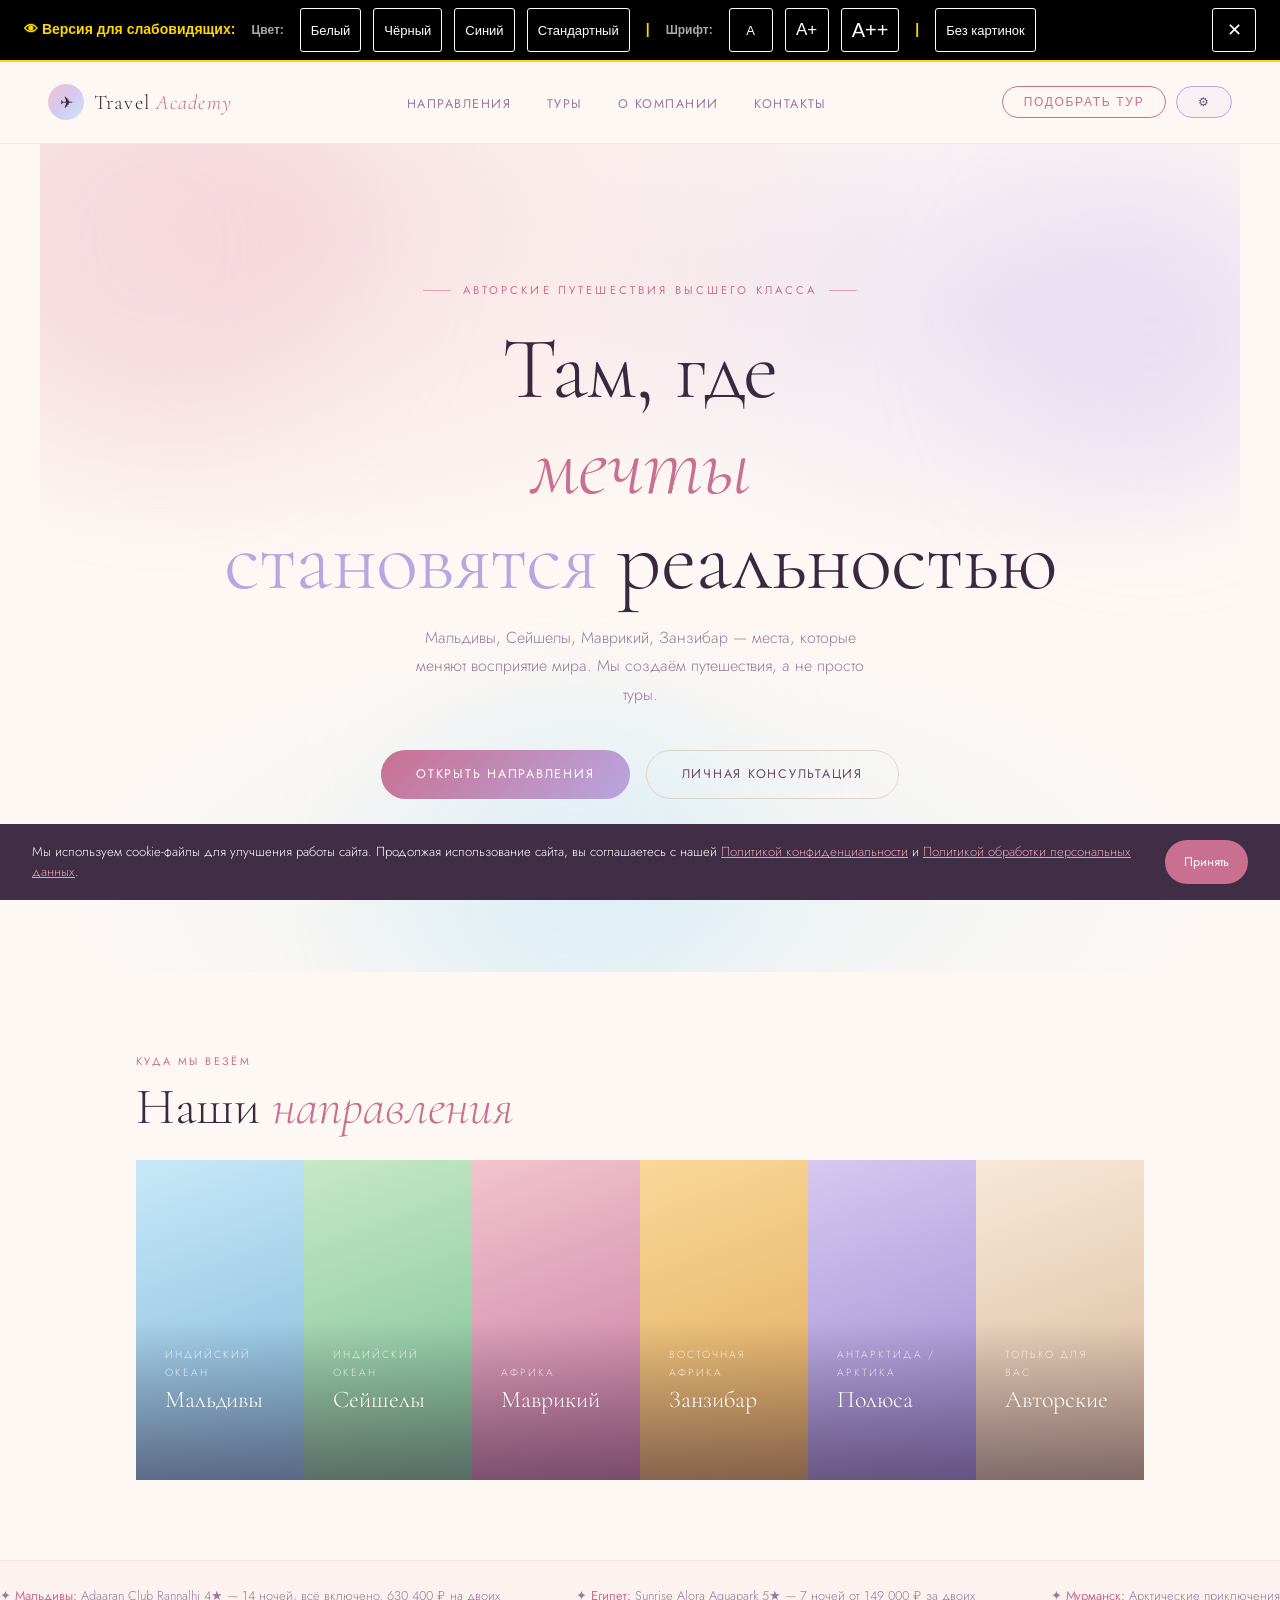
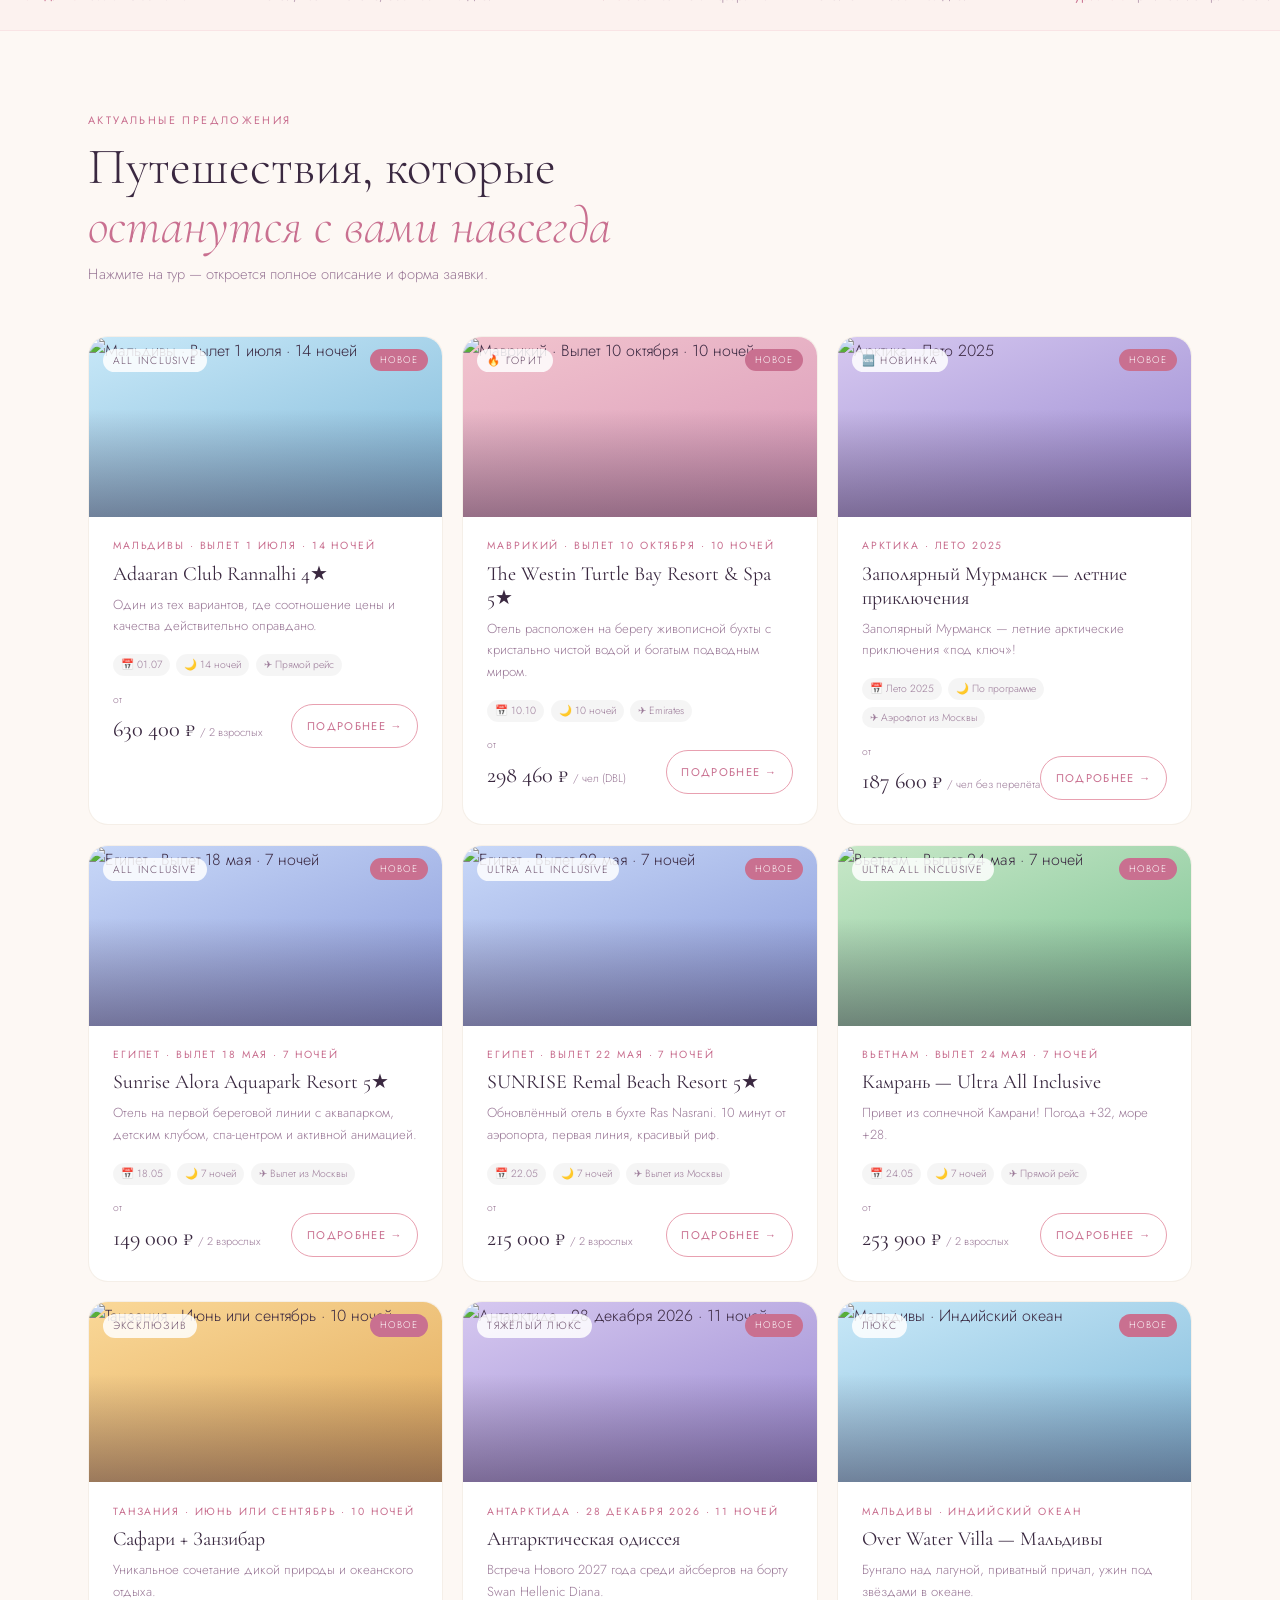
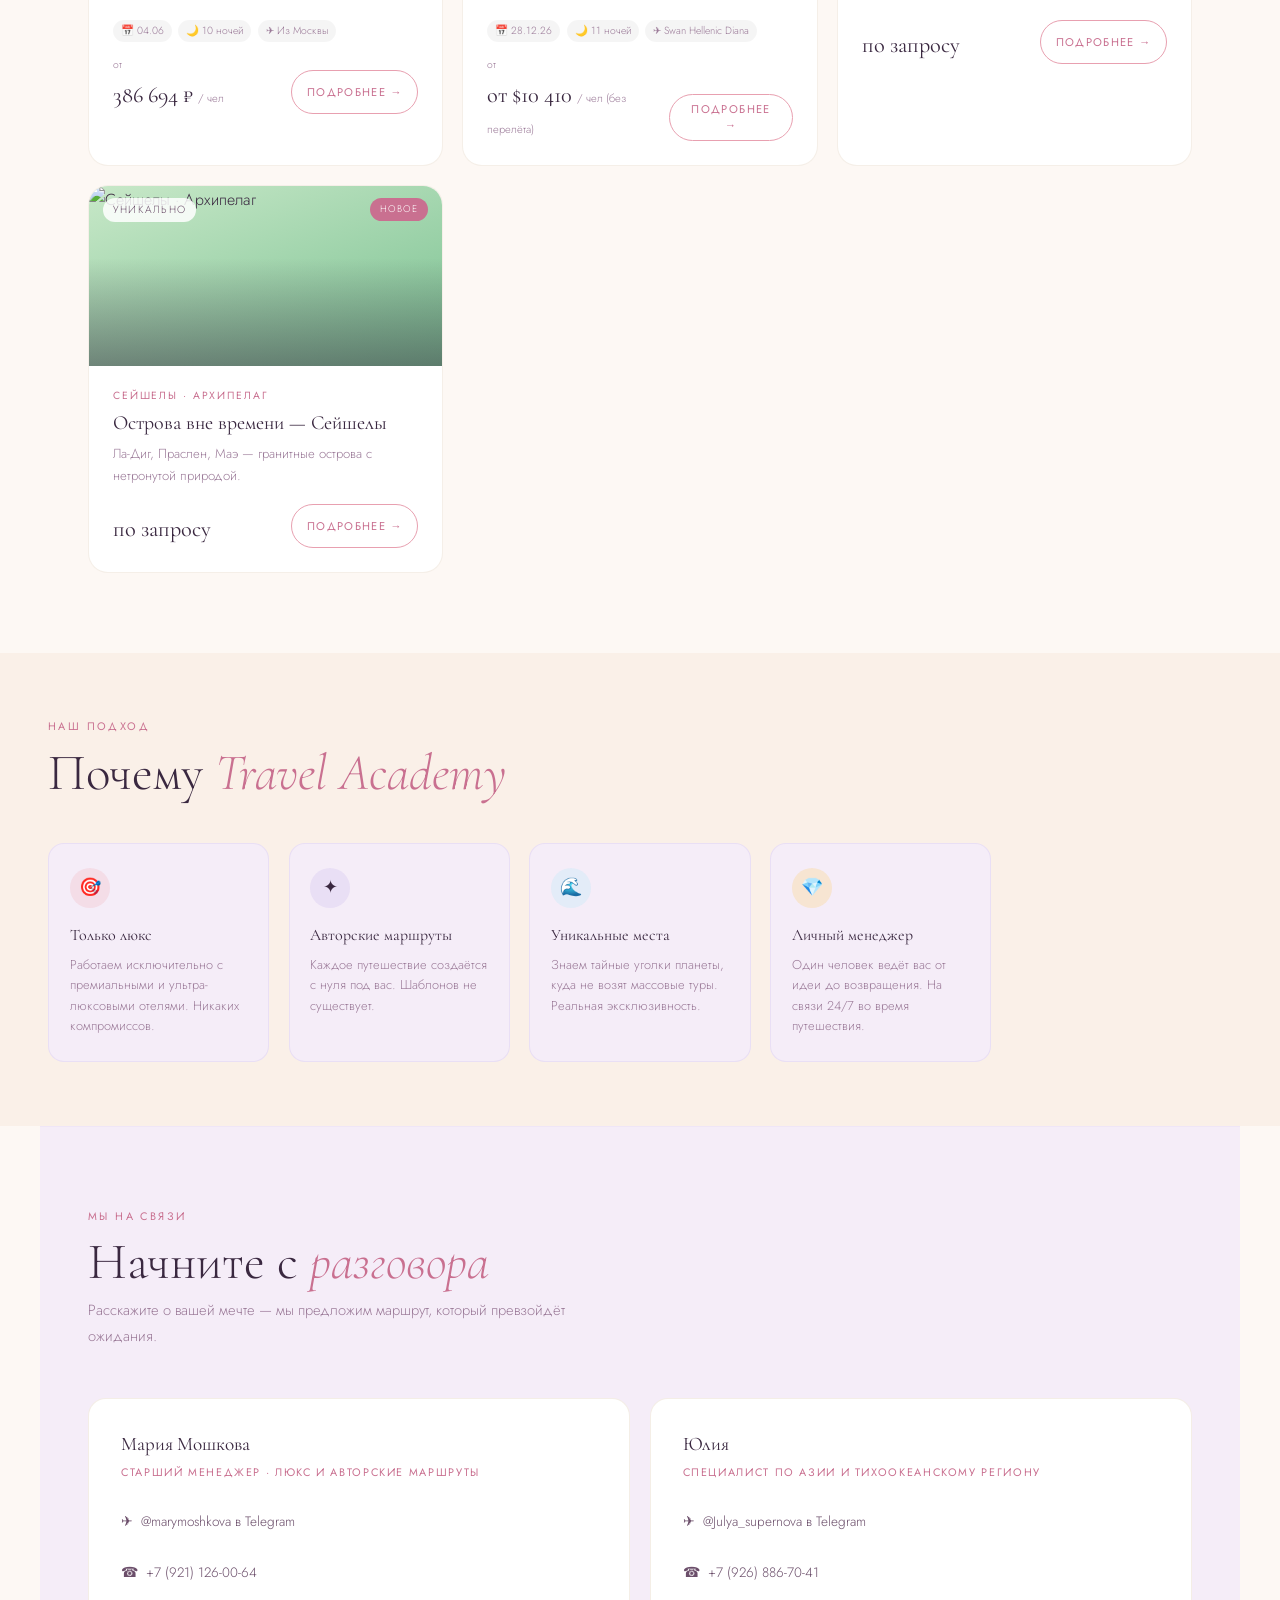
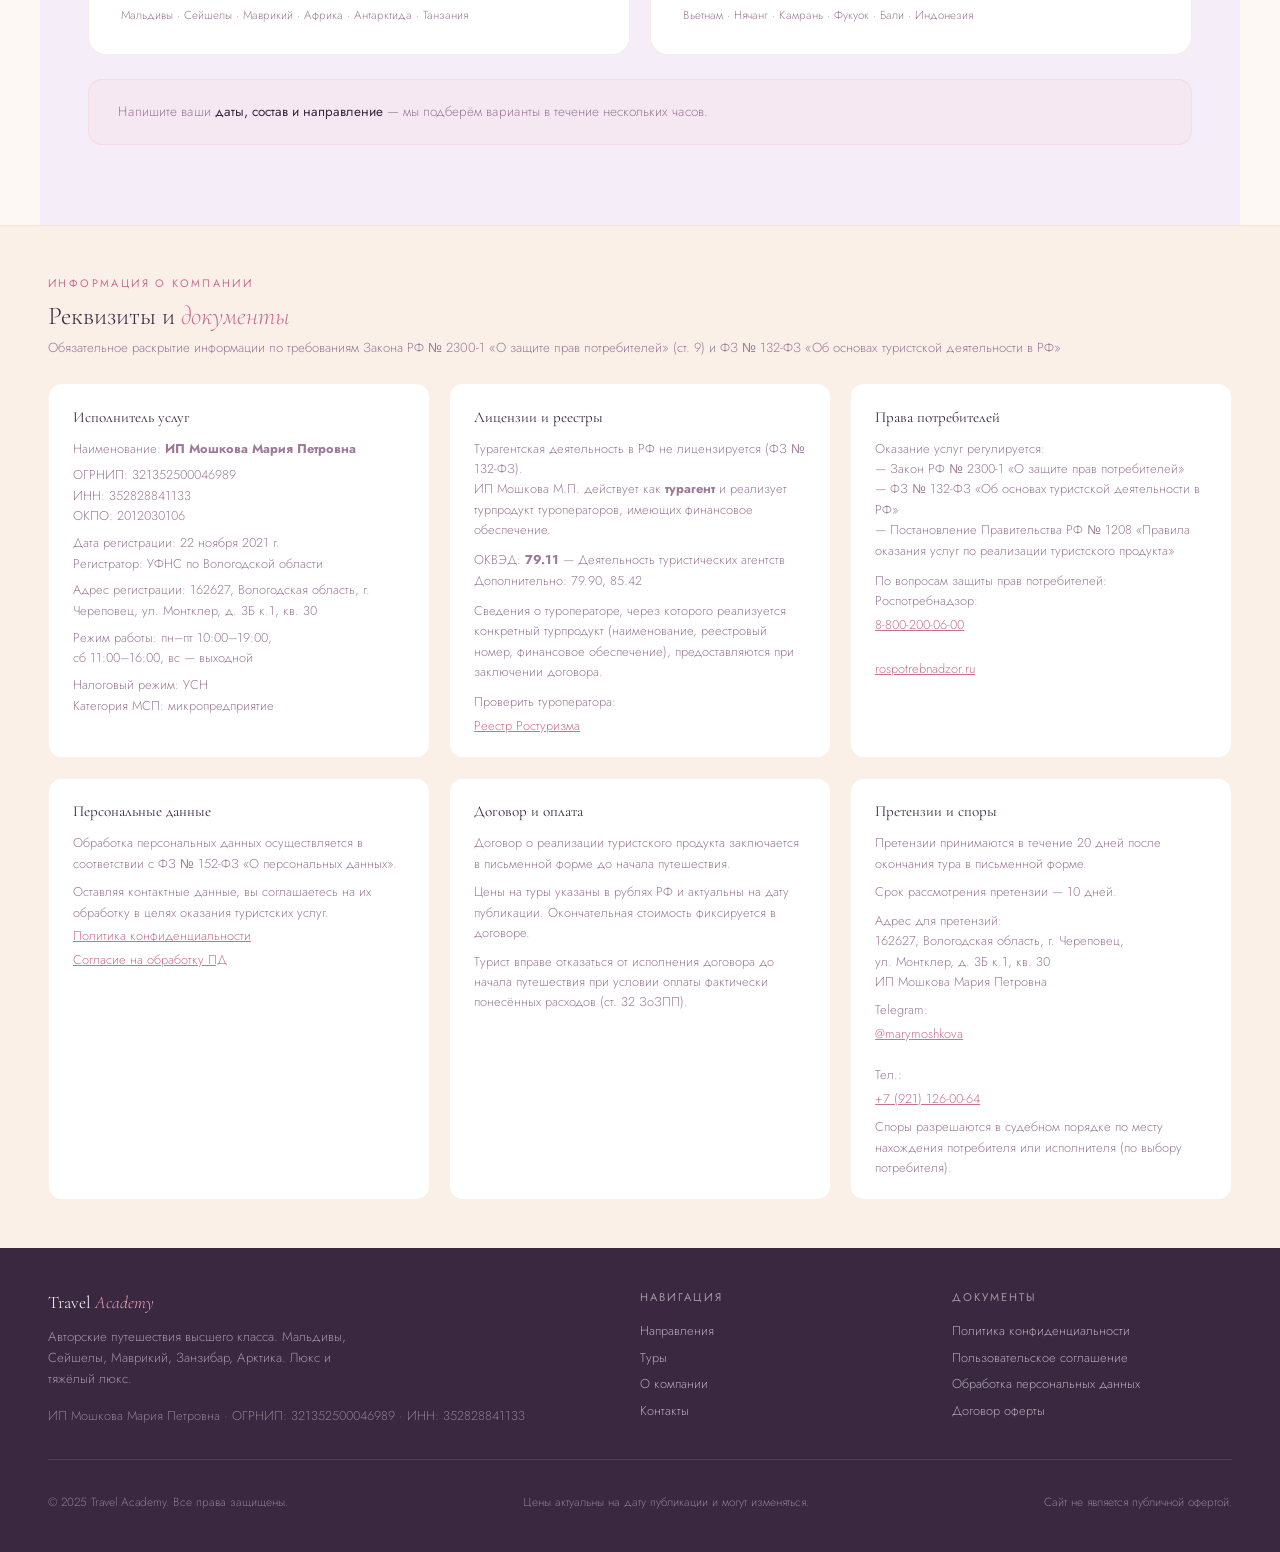
==== commit 6fcf6ebb: "Update index.html" ====
--- a/index.html
+++ b/index.html
@@ -341,6 +341,15 @@
 .toast{position:fixed;bottom:1.5rem;right:1.5rem;background:var(--ink);color:white;padding:.65rem 1.1rem;border-radius:10px;font-size:.82rem;z-index:9999;animation:toastIn .3s ease;pointer-events:none}
 @keyframes toastIn{from{opacity:0;transform:translateY(8px)}to{opacity:1;transform:translateY(0)}}
 @media(max-width:600px){.req-grid,.af-grid,.af-grid.three{grid-template-columns:1fr}.modal-body{padding:1.2rem 1rem}}
+
+/* ===== TOUR PHOTO ===== */
+.tour-img-photo{
+  position:absolute;inset:0;width:100%;height:100%;
+  object-fit:cover;transition:transform .5s ease;
+}
+.tour-card:hover .tour-img-photo{transform:scale(1.06)}
+.tour-img-overlay{position:absolute;inset:0;background:linear-gradient(0deg,rgba(58,40,64,.45) 0%,transparent 60%)}
+.modal-hero-photo{position:absolute;inset:0;width:100%;height:100%;object-fit:cover}
 </style>
 </head>
 <body>
@@ -840,16 +849,16 @@
 ];
 
 const DEFAULT_TOURS = [
-  {id:1,name:'Adaaran Club Rannalhi 4★',dest:'Мальдивы · Вылет 1 июля · 14 ночей',price:'630 400 ₽',psub:'/ 2 взрослых',badge:'ALL INCLUSIVE',date:'01.07',nights:'14 ночей',airline:'Прямой рейс',emoji:'🏝',gradient:GRADS[0],isNew:true,createdAt:Date.now()-1000,desc:'Один из тех вариантов, где соотношение цены и качества действительно оправдано.\n\n✔ Трансфер на скоростном катере ~40 минут\n✔ Компактный, очень зелёный остров\n✔ Уютная, спокойная атмосфера без излишней суеты\n✔ Бесплатный Wi-Fi\n\nПляж: широкая песчаная коса — одно из лучших мест на острове.\n\nНомера: стандарты с террасой/балконом и водные бунгало.\n\nПитание: хороший выбор блюд, морепродукты на ужин.\n\nАнимация: вечером живая музыка или караоке, дискотека до 23:00.\n\n✅ В стоимость включено: перелёт, трансфер, проживание, питание ALL, страховка, багаж 23 кг.'},
-  {id:2,name:'The Westin Turtle Bay Resort & Spa 5★',dest:'Маврикий · Вылет 10 октября · 10 ночей',price:'298 460 ₽',psub:'/ чел (DBL)',badge:'🔥 Горит',date:'10.10',nights:'10 ночей',airline:'Emirates',emoji:'🌺',gradient:GRADS[1],isNew:true,createdAt:Date.now()-2000,desc:'Отель расположен на берегу живописной бухты с кристально чистой водой и богатым подводным миром.\n\n✅ В стоимость входит:\n— Перелёт Emirates\n— Проживание 10 ночей\n— Полупансион (HB)\n— Медицинская страховка\n\nОтель: прямой доступ к пляжу, несколько ресторанов, спа-центр, водные развлечения.\n\nПродли лето на Маврикии!'},
-  {id:3,name:'Заполярный Мурманск — летние приключения',dest:'Арктика · Лето 2025',price:'187 600 ₽',psub:'/ чел без перелёта',badge:'🆕 НОВИНКА',date:'Лето 2025',nights:'По программе',airline:'Аэрофлот из Москвы',emoji:'🐘',gradient:GRADS[3],isNew:true,createdAt:Date.now()-3000,desc:'Заполярный Мурманск — летние арктические приключения «под ключ»!\n\n⏩ В стоимость включено:\n— Трансферы и проживание по программе\n— Отель в Мурманске + лагерь/кемпер/коттедж/эко-сфера на выбор\n— Экскурсионное обслуживание с переездами\n\n⏩ Программа:\n— Выход в море и снорклинг с китами\n— Сафари на самой северной точке Европы\n— Посещение коренных народов + кормление оленей\n— Гастрономия: крабы, морепродукты, оленина\n\n💰 от 187 600 руб. без перелёта\n💰 от 209 000 руб. с Аэрофлотом из Москвы'},
-  {id:4,name:'Sunrise Alora Aquapark Resort 5★',dest:'Египет · Вылет 18 мая · 7 ночей',price:'149 000 ₽',psub:'/ 2 взрослых',badge:'ALL INCLUSIVE',date:'18.05',nights:'7 ночей',airline:'Вылет из Москвы',emoji:'🌅',gradient:GRADS[6],isNew:true,createdAt:Date.now()-4000,desc:'Отель на первой береговой линии с аквапарком, детским клубом, спа-центром и активной анимацией.\n\nИдеально для семейного отдыха!\n\n✨ Вылет 18.05, 7 ночей\n✨ ALL INCLUSIVE\n✨ Аквапарк, детский клуб, спа\n\n💰 149 000 ₽ за двоих'},
-  {id:5,name:'SUNRISE Remal Beach Resort 5★',dest:'Египет · Вылет 22 мая · 7 ночей',price:'215 000 ₽',psub:'/ 2 взрослых',badge:'ULTRA ALL INCLUSIVE',date:'22.05',nights:'7 ночей',airline:'Вылет из Москвы',emoji:'🌊',gradient:GRADS[6],isNew:true,createdAt:Date.now()-5000,desc:'Обновлённый отель в бухте Ras Nasrani. 10 минут от аэропорта, первая линия, красивый риф.\n\n💥 Преимущества:\n— Современный дизайн номеров\n— Концепция SUNRISE Grand Select с усиленным питанием\n— Красивый риф и бухта для снорклинга\n\n🏖 Пляж: понтон ~30 метров, зона Posh Club.\n\n🍓 Питание: основной ресторан, a la carte, ресторан Маяк с авторской подачей.\n\nЕсть 4 взрослых бассейна, swim up с подогревом, спа, тренажёрный зал.'},
-  {id:6,name:'Камрань — Ultra All Inclusive',dest:'Вьетнам · Вылет 24 мая · 7 ночей',price:'253 900 ₽',psub:'/ 2 взрослых',badge:'ULTRA ALL INCLUSIVE',date:'24.05',nights:'7 ночей',airline:'Прямой рейс',emoji:'🌴',gradient:GRADS[4],isNew:true,createdAt:Date.now()-6000,desc:'Привет из солнечной Камрани! Погода +32, море +28.\n\nОтдых в новом отеле нового уровня — основанного на чувствах и эмоциях:\n— Меню подушек\n— Меню ароматов\n— Чайные церемонии\n— Кулинарные мастер-классы\n— Мастер-класс по изготовлению арома-масел\n— Шоу фонтанов\n\n💰 253 900 руб. за 2 взрослых\nРасчёт на ваши даты — по запросу.'},
-  {id:7,name:'Сафари + Занзибар',dest:'Танзания · Июнь или сентябрь · 10 ночей',price:'386 694 ₽',psub:'/ чел',badge:'ЭКСКЛЮЗИВ',date:'04.06',nights:'10 ночей',airline:'Из Москвы',emoji:'🦁',gradient:GRADS[2],isNew:false,createdAt:Date.now()-7000,desc:'Уникальное сочетание дикой природы и океанского отдыха.\n\n🦁 Сафари в парке Тарангире\n🌋 Кратер Нгоронгоро\n🐾 Большая пятёрка: лев, леопард, слон, буйвол, носорог\n🐃 Миграция тысяч антилоп гну\n🏝 4 дня на белых пляжах Занзибара\n\nДаты: июнь (04.06–14.06) и сентябрь (10.09–20.09)\nПерелёт из Москвы включён.'},
-  {id:8,name:'Антарктическая одиссея',dest:'Антарктида · 28 декабря 2026 · 11 ночей',price:'от $10 410',psub:'/ чел (без перелёта)',badge:'ТЯЖЁЛЫЙ ЛЮКС',date:'28.12.26',nights:'11 ночей',airline:'Swan Hellenic Diana',emoji:'❄️',gradient:GRADS[3],isNew:false,createdAt:Date.now()-8000,desc:'Встреча Нового 2027 года среди айсбергов на борту Swan Hellenic Diana.\n\nМаршрут: Буэнос-Айрес → Ушуайя → Антарктида\n\nНа борту:\n— All Inclusive\n— Спа и сауна с видом на айсберги\n— Бассейн с подогревом\n— Лекции полярных экспертов\n— Русскоязычная группа\n\n💰 Без перелёта: от $10 410/чел\n💰 С перелётом: от $12 322/чел'},
-  {id:9,name:'Over Water Villa — Мальдивы',dest:'Мальдивы · Индийский океан',price:'по запросу',psub:'',badge:'ЛЮКС',date:'',nights:'',airline:'',emoji:'🏝',gradient:GRADS[0],isNew:false,createdAt:Date.now()-9000,desc:'Бунгало над лагуной, приватный причал, ужин под звёздами в океане.\n\nПолная персонализация: выбор острова, отеля, категории виллы, дат и трансфера.\n\nРаботаем с: One&Only, Soneva, Six Senses, Four Seasons.'},
-  {id:10,name:'Острова вне времени — Сейшелы',dest:'Сейшелы · Архипелаг',price:'по запросу',psub:'',badge:'УНИКАЛЬНО',date:'',nights:'',airline:'',emoji:'🌴',gradient:GRADS[4],isNew:false,createdAt:Date.now()-10000,desc:'Ла-Диг, Праслен, Маэ — гранитные острова с нетронутой природой.\n\nЧастные яхты, скрытые бухты, закаты без туристов.\n\nПодбираем индивидуальные программы: яхт-туры, лучшие бутик-отели, виллы с личным персоналом.'}
+  {id:1,photo:'https://images.unsplash.com/photo-1514282401047-d79a71a590e8?w=800&q=80&fit=crop',name:'Adaaran Club Rannalhi 4★',dest:'Мальдивы · Вылет 1 июля · 14 ночей',price:'630 400 ₽',psub:'/ 2 взрослых',badge:'ALL INCLUSIVE',date:'01.07',nights:'14 ночей',airline:'Прямой рейс',emoji:'🏝',gradient:GRADS[0],isNew:true,createdAt:Date.now()-1000,desc:'Один из тех вариантов, где соотношение цены и качества действительно оправдано.\n\n✔ Трансфер на скоростном катере ~40 минут\n✔ Компактный, очень зелёный остров\n✔ Уютная, спокойная атмосфера без излишней суеты\n✔ Бесплатный Wi-Fi\n\nПляж: широкая песчаная коса — одно из лучших мест на острове.\n\nНомера: стандарты с террасой/балконом и водные бунгало.\n\nПитание: хороший выбор блюд, морепродукты на ужин.\n\nАнимация: вечером живая музыка или караоке, дискотека до 23:00.\n\n✅ В стоимость включено: перелёт, трансфер, проживание, питание ALL, страховка, багаж 23 кг.'},
+  {id:2,photo:'https://images.unsplash.com/photo-1586500036706-41963de24d8b?w=800&q=80&fit=crop',name:'The Westin Turtle Bay Resort & Spa 5★',dest:'Маврикий · Вылет 10 октября · 10 ночей',price:'298 460 ₽',psub:'/ чел (DBL)',badge:'🔥 Горит',date:'10.10',nights:'10 ночей',airline:'Emirates',emoji:'🌺',gradient:GRADS[1],isNew:true,createdAt:Date.now()-2000,desc:'Отель расположен на берегу живописной бухты с кристально чистой водой и богатым подводным миром.\n\n✅ В стоимость входит:\n— Перелёт Emirates\n— Проживание 10 ночей\n— Полупансион (HB)\n— Медицинская страховка\n\nОтель: прямой доступ к пляжу, несколько ресторанов, спа-центр, водные развлечения.\n\nПродли лето на Маврикии!'},
+  {id:3,photo:'https://images.unsplash.com/photo-1531366936337-7c912a4589a7?w=800&q=80&fit=crop',name:'Заполярный Мурманск — летние приключения',dest:'Арктика · Лето 2025',price:'187 600 ₽',psub:'/ чел без перелёта',badge:'🆕 НОВИНКА',date:'Лето 2025',nights:'По программе',airline:'Аэрофлот из Москвы',emoji:'🐘',gradient:GRADS[3],isNew:true,createdAt:Date.now()-3000,desc:'Заполярный Мурманск — летние арктические приключения «под ключ»!\n\n⏩ В стоимость включено:\n— Трансферы и проживание по программе\n— Отель в Мурманске + лагерь/кемпер/коттедж/эко-сфера на выбор\n— Экскурсионное обслуживание с переездами\n\n⏩ Программа:\n— Выход в море и снорклинг с китами\n— Сафари на самой северной точке Европы\n— Посещение коренных народов + кормление оленей\n— Гастрономия: крабы, морепродукты, оленина\n\n💰 от 187 600 руб. без перелёта\n💰 от 209 000 руб. с Аэрофлотом из Москвы'},
+  {id:4,photo:'https://images.unsplash.com/photo-1568322445389-f64ac2515020?w=800&q=80&fit=crop',name:'Sunrise Alora Aquapark Resort 5★',dest:'Египет · Вылет 18 мая · 7 ночей',price:'149 000 ₽',psub:'/ 2 взрослых',badge:'ALL INCLUSIVE',date:'18.05',nights:'7 ночей',airline:'Вылет из Москвы',emoji:'🌅',gradient:GRADS[6],isNew:true,createdAt:Date.now()-4000,desc:'Отель на первой береговой линии с аквапарком, детским клубом, спа-центром и активной анимацией.\n\nИдеально для семейного отдыха!\n\n✨ Вылет 18.05, 7 ночей\n✨ ALL INCLUSIVE\n✨ Аквапарк, детский клуб, спа\n\n💰 149 000 ₽ за двоих'},
+  {id:5,photo:'https://images.unsplash.com/photo-1539635278303-d4002c07eae3?w=800&q=80&fit=crop',name:'SUNRISE Remal Beach Resort 5★',dest:'Египет · Вылет 22 мая · 7 ночей',price:'215 000 ₽',psub:'/ 2 взрослых',badge:'ULTRA ALL INCLUSIVE',date:'22.05',nights:'7 ночей',airline:'Вылет из Москвы',emoji:'🌊',gradient:GRADS[6],isNew:true,createdAt:Date.now()-5000,desc:'Обновлённый отель в бухте Ras Nasrani. 10 минут от аэропорта, первая линия, красивый риф.\n\n💥 Преимущества:\n— Современный дизайн номеров\n— Концепция SUNRISE Grand Select с усиленным питанием\n— Красивый риф и бухта для снорклинга\n\n🏖 Пляж: понтон ~30 метров, зона Posh Club.\n\n🍓 Питание: основной ресторан, a la carte, ресторан Маяк с авторской подачей.\n\nЕсть 4 взрослых бассейна, swim up с подогревом, спа, тренажёрный зал.'},
+  {id:6,photo:'https://images.unsplash.com/photo-1540202404-a2f29891946e?w=800&q=80&fit=crop',name:'Камрань — Ultra All Inclusive',dest:'Вьетнам · Вылет 24 мая · 7 ночей',price:'253 900 ₽',psub:'/ 2 взрослых',badge:'ULTRA ALL INCLUSIVE',date:'24.05',nights:'7 ночей',airline:'Прямой рейс',emoji:'🌴',gradient:GRADS[4],isNew:true,createdAt:Date.now()-6000,desc:'Привет из солнечной Камрани! Погода +32, море +28.\n\nОтдых в новом отеле нового уровня — основанного на чувствах и эмоциях:\n— Меню подушек\n— Меню ароматов\n— Чайные церемонии\n— Кулинарные мастер-классы\n— Мастер-класс по изготовлению арома-масел\n— Шоу фонтанов\n\n💰 253 900 руб. за 2 взрослых\nРасчёт на ваши даты — по запросу.'},
+  {id:7,photo:'https://images.unsplash.com/photo-1516026672322-bc52d61a55d5?w=800&q=80&fit=crop',name:'Сафари + Занзибар',dest:'Танзания · Июнь или сентябрь · 10 ночей',price:'386 694 ₽',psub:'/ чел',badge:'ЭКСКЛЮЗИВ',date:'04.06',nights:'10 ночей',airline:'Из Москвы',emoji:'🦁',gradient:GRADS[2],isNew:false,createdAt:Date.now()-7000,desc:'Уникальное сочетание дикой природы и океанского отдыха.\n\n🦁 Сафари в парке Тарангире\n🌋 Кратер Нгоронгоро\n🐾 Большая пятёрка: лев, леопард, слон, буйвол, носорог\n🐃 Миграция тысяч антилоп гну\n🏝 4 дня на белых пляжах Занзибара\n\nДаты: июнь (04.06–14.06) и сентябрь (10.09–20.09)\nПерелёт из Москвы включён.'},
+  {id:8,photo:'https://images.unsplash.com/photo-1469474968028-56623f02e42e?w=800&q=80&fit=crop',name:'Антарктическая одиссея',dest:'Антарктида · 28 декабря 2026 · 11 ночей',price:'от $10 410',psub:'/ чел (без перелёта)',badge:'ТЯЖЁЛЫЙ ЛЮКС',date:'28.12.26',nights:'11 ночей',airline:'Swan Hellenic Diana',emoji:'❄️',gradient:GRADS[3],isNew:false,createdAt:Date.now()-8000,desc:'Встреча Нового 2027 года среди айсбергов на борту Swan Hellenic Diana.\n\nМаршрут: Буэнос-Айрес → Ушуайя → Антарктида\n\nНа борту:\n— All Inclusive\n— Спа и сауна с видом на айсберги\n— Бассейн с подогревом\n— Лекции полярных экспертов\n— Русскоязычная группа\n\n💰 Без перелёта: от $10 410/чел\n💰 С перелётом: от $12 322/чел'},
+  {id:9,photo:'https://images.unsplash.com/photo-1573843981267-be1999ff37cd?w=800&q=80&fit=crop',name:'Over Water Villa — Мальдивы',dest:'Мальдивы · Индийский океан',price:'по запросу',psub:'',badge:'ЛЮКС',date:'',nights:'',airline:'',emoji:'🏝',gradient:GRADS[0],isNew:false,createdAt:Date.now()-9000,desc:'Бунгало над лагуной, приватный причал, ужин под звёздами в океане.\n\nПолная персонализация: выбор острова, отеля, категории виллы, дат и трансфера.\n\nРаботаем с: One&Only, Soneva, Six Senses, Four Seasons.'},
+  {id:10,photo:'https://images.unsplash.com/photo-1547471080-7cc2caa01a7e?w=800&q=80&fit=crop',name:'Острова вне времени — Сейшелы',dest:'Сейшелы · Архипелаг',price:'по запросу',psub:'',badge:'УНИКАЛЬНО',date:'',nights:'',airline:'',emoji:'🌴',gradient:GRADS[4],isNew:false,createdAt:Date.now()-10000,desc:'Ла-Диг, Праслен, Маэ — гранитные острова с нетронутой природой.\n\nЧастные яхты, скрытые бухты, закаты без туристов.\n\nПодбираем индивидуальные программы: яхт-туры, лучшие бутик-отели, виллы с личным персоналом.'}
 ];
 
 let editId = null;
@@ -870,9 +879,10 @@
   grid.innerHTML=tours.map(t=>{
     const isNew=t.isNew||(now-t.createdAt<7*24*3600*1000);
     const pills=[t.date&&'📅 '+t.date,t.nights&&'🌙 '+t.nights,t.airline&&'✈ '+t.airline].filter(Boolean);
+    const photoHtml=t.photo?`<img src="${t.photo}" alt="${t.dest}" class="tour-img-photo" loading="lazy"><div class="tour-img-overlay"></div>`:`<div style="position:absolute;inset:0;display:flex;align-items:center;justify-content:center;font-size:5rem;opacity:0.3">${t.emoji}</div>`;
     return `<article class="tour-card" onclick="openTour(${t.id})" style="cursor:pointer" aria-label="Тур: ${t.name}">
       <div class="tour-img" style="background:${t.gradient}" role="img" aria-label="${t.dest}">
-        <div style="position:absolute;inset:0;display:flex;align-items:center;justify-content:center;font-size:5rem;opacity:0.3">${t.emoji}</div>
+        ${photoHtml}
         <div style="position:absolute;top:12px;left:14px;background:rgba(255,255,255,0.85);border-radius:20px;padding:3px 10px;font-size:0.65rem;letter-spacing:0.12em;text-transform:uppercase;color:#6B4E6A;font-family:Jost,sans-serif">${t.badge}</div>
         ${isNew?'<div style="position:absolute;top:12px;right:14px;background:var(--rose-deep);color:white;border-radius:20px;padding:3px 10px;font-size:0.6rem;letter-spacing:0.1em;text-transform:uppercase">Новое</div>':''}
       </div>
@@ -897,7 +907,8 @@
 // ─── MODAL ───
 function openTour(id){
   const t=getTours().find(x=>x.id===id);if(!t)return;
-  document.getElementById('modal-hero').innerHTML=`<div style="position:absolute;inset:0;background:${t.gradient};display:flex;align-items:center;justify-content:center;font-size:7rem">${t.emoji}</div><div class="modal-hero-overlay"></div>`;
+  const mHero=t.photo?`<img src="${t.photo}" alt="${t.dest}" class="modal-hero-photo"><div class="modal-hero-overlay"></div>`:`<div style="position:absolute;inset:0;background:${t.gradient};display:flex;align-items:center;justify-content:center;font-size:7rem">${t.emoji}</div><div class="modal-hero-overlay"></div>`;
+  document.getElementById('modal-hero').innerHTML=mHero;
   document.getElementById('modal-tag').textContent=t.dest;
   document.getElementById('modal-title').textContent=t.name;
   const pills=[t.date&&'📅 '+t.date,t.nights&&'🌙 '+t.nights,t.airline&&'✈ '+t.airline,t.badge&&'🏷 '+t.badge].filter(Boolean);
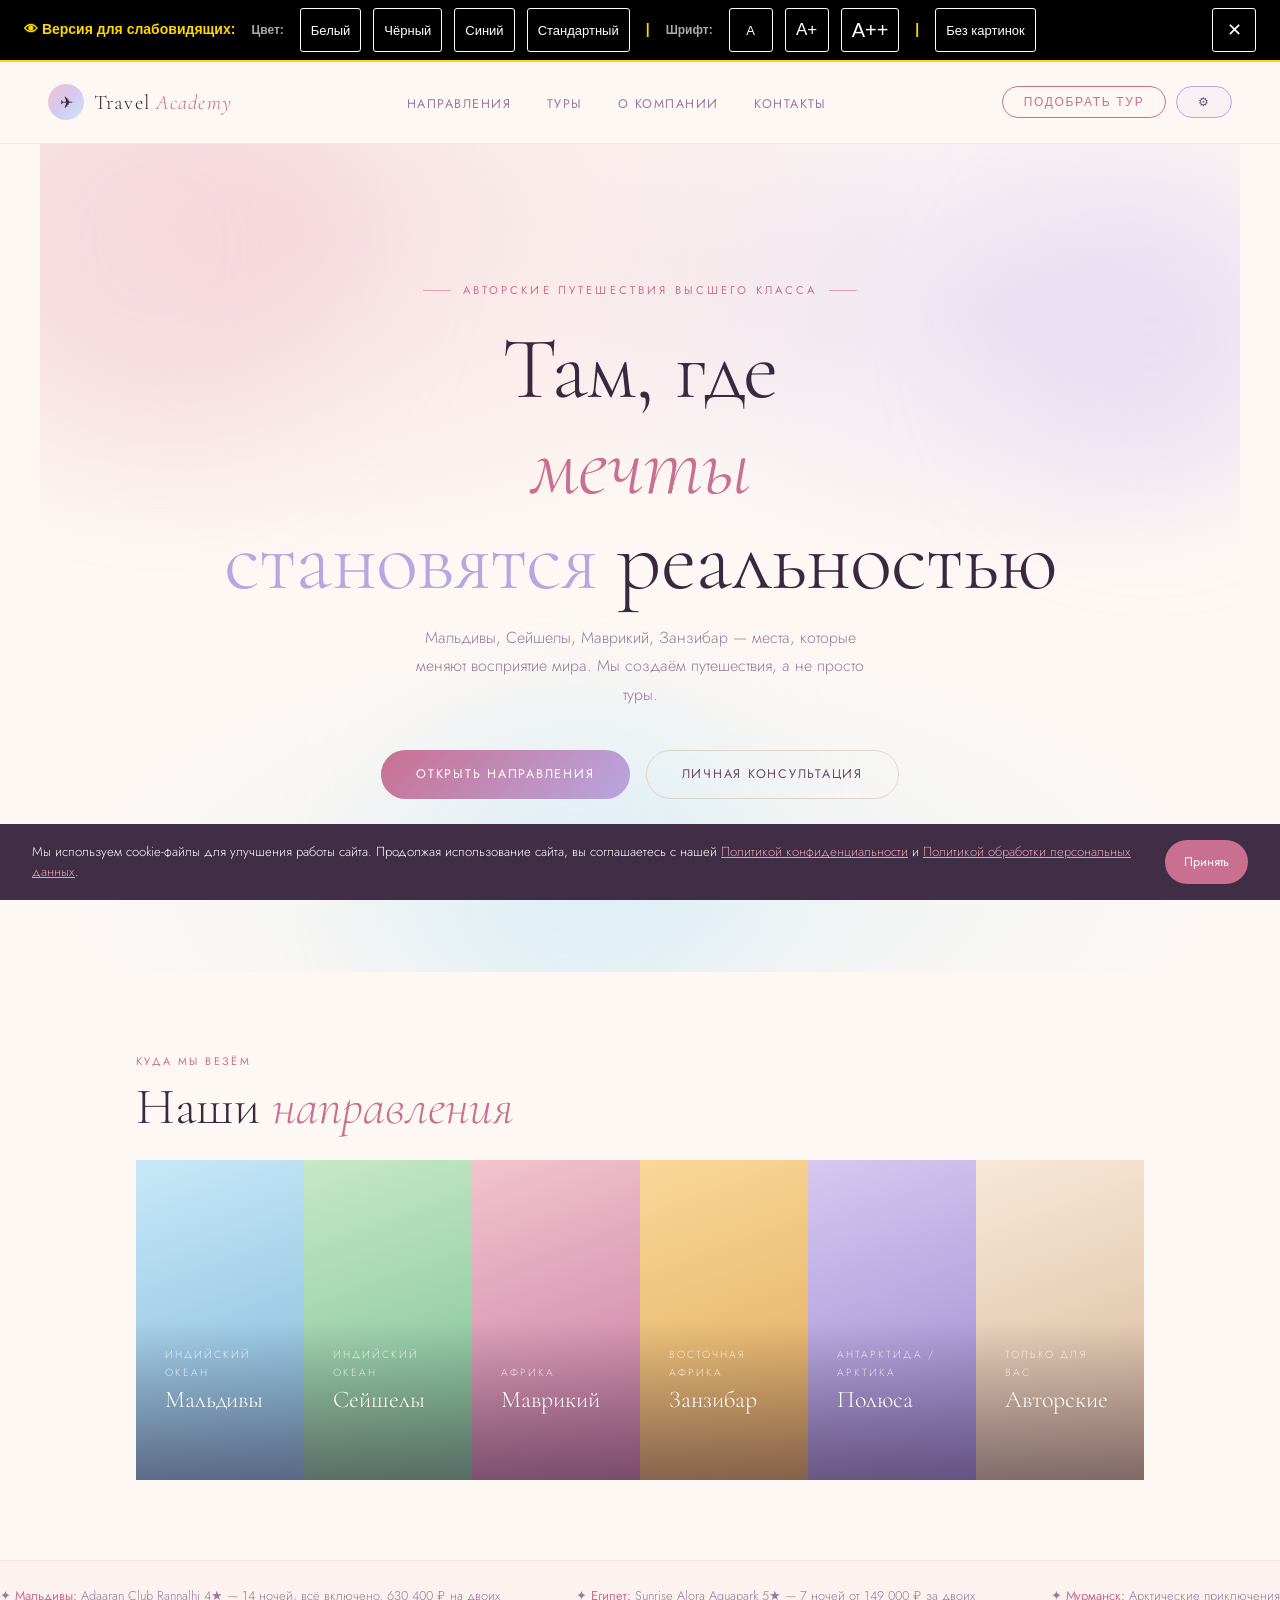
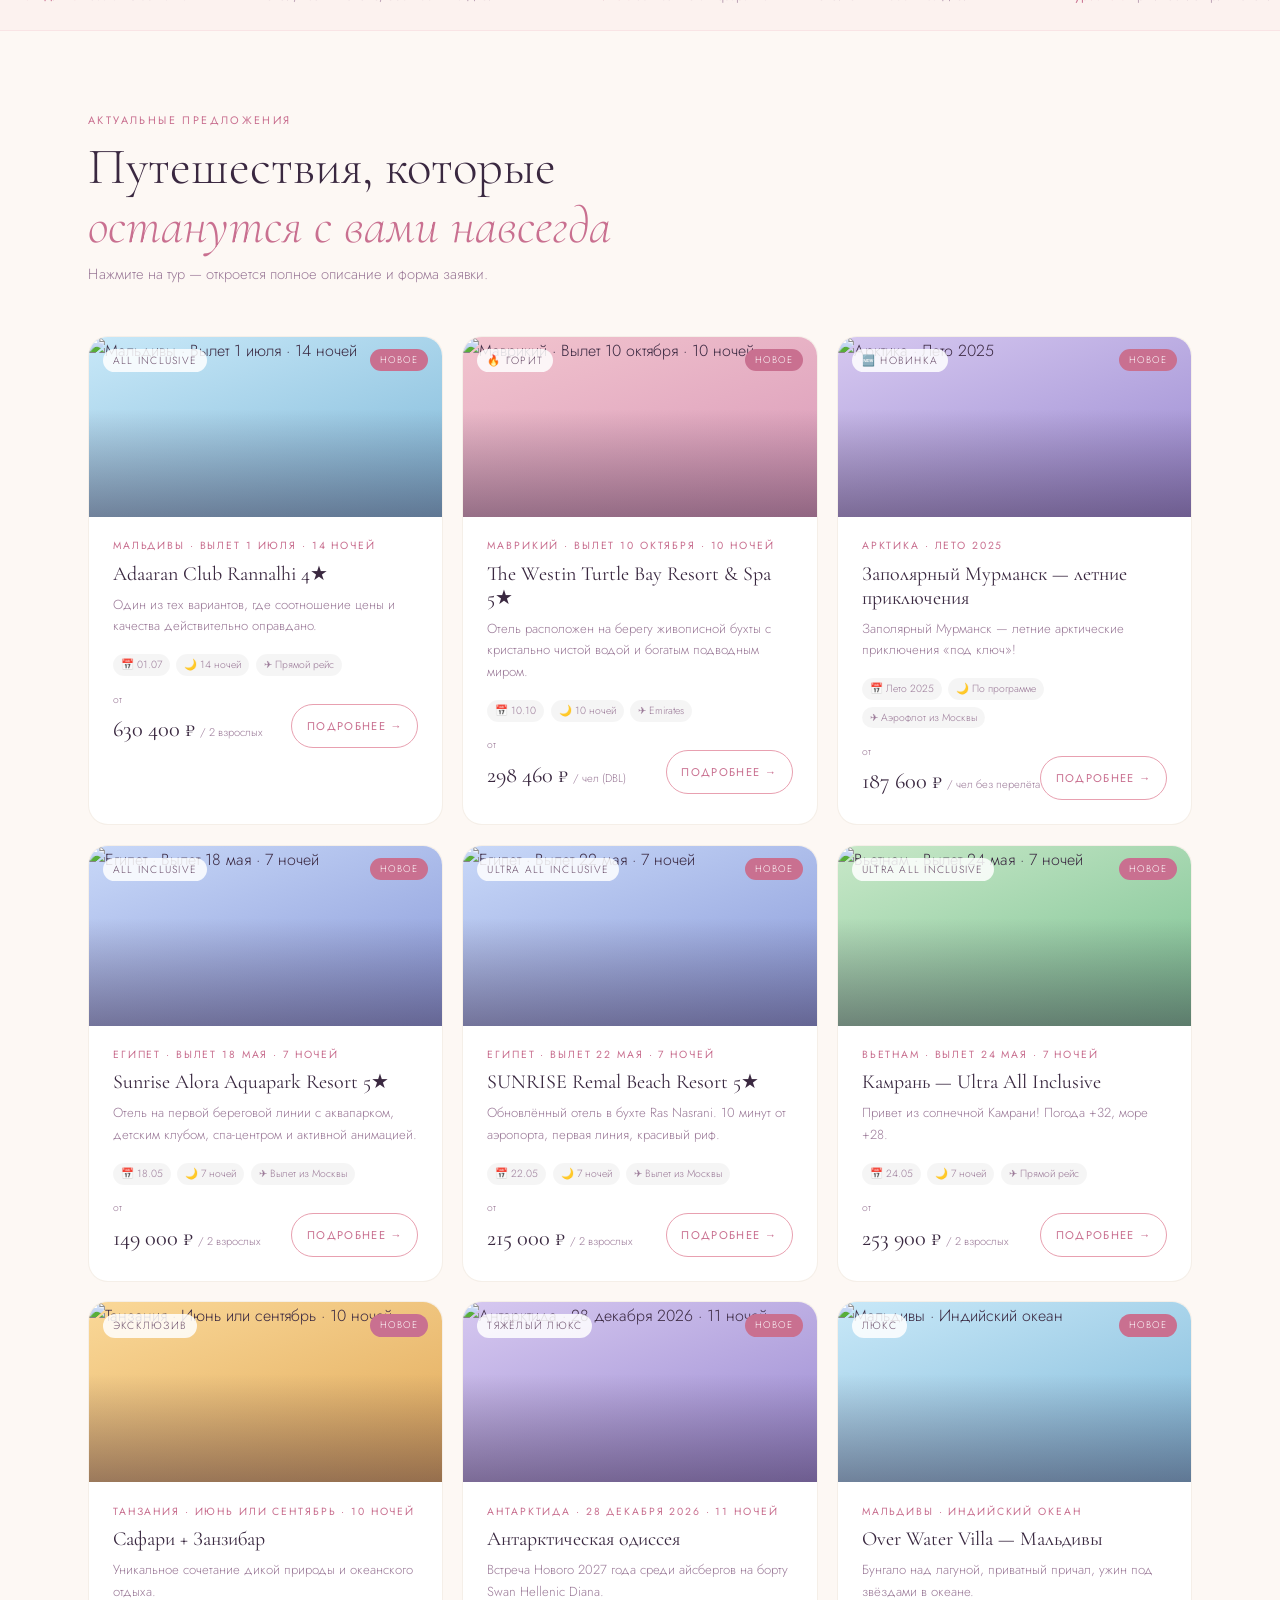
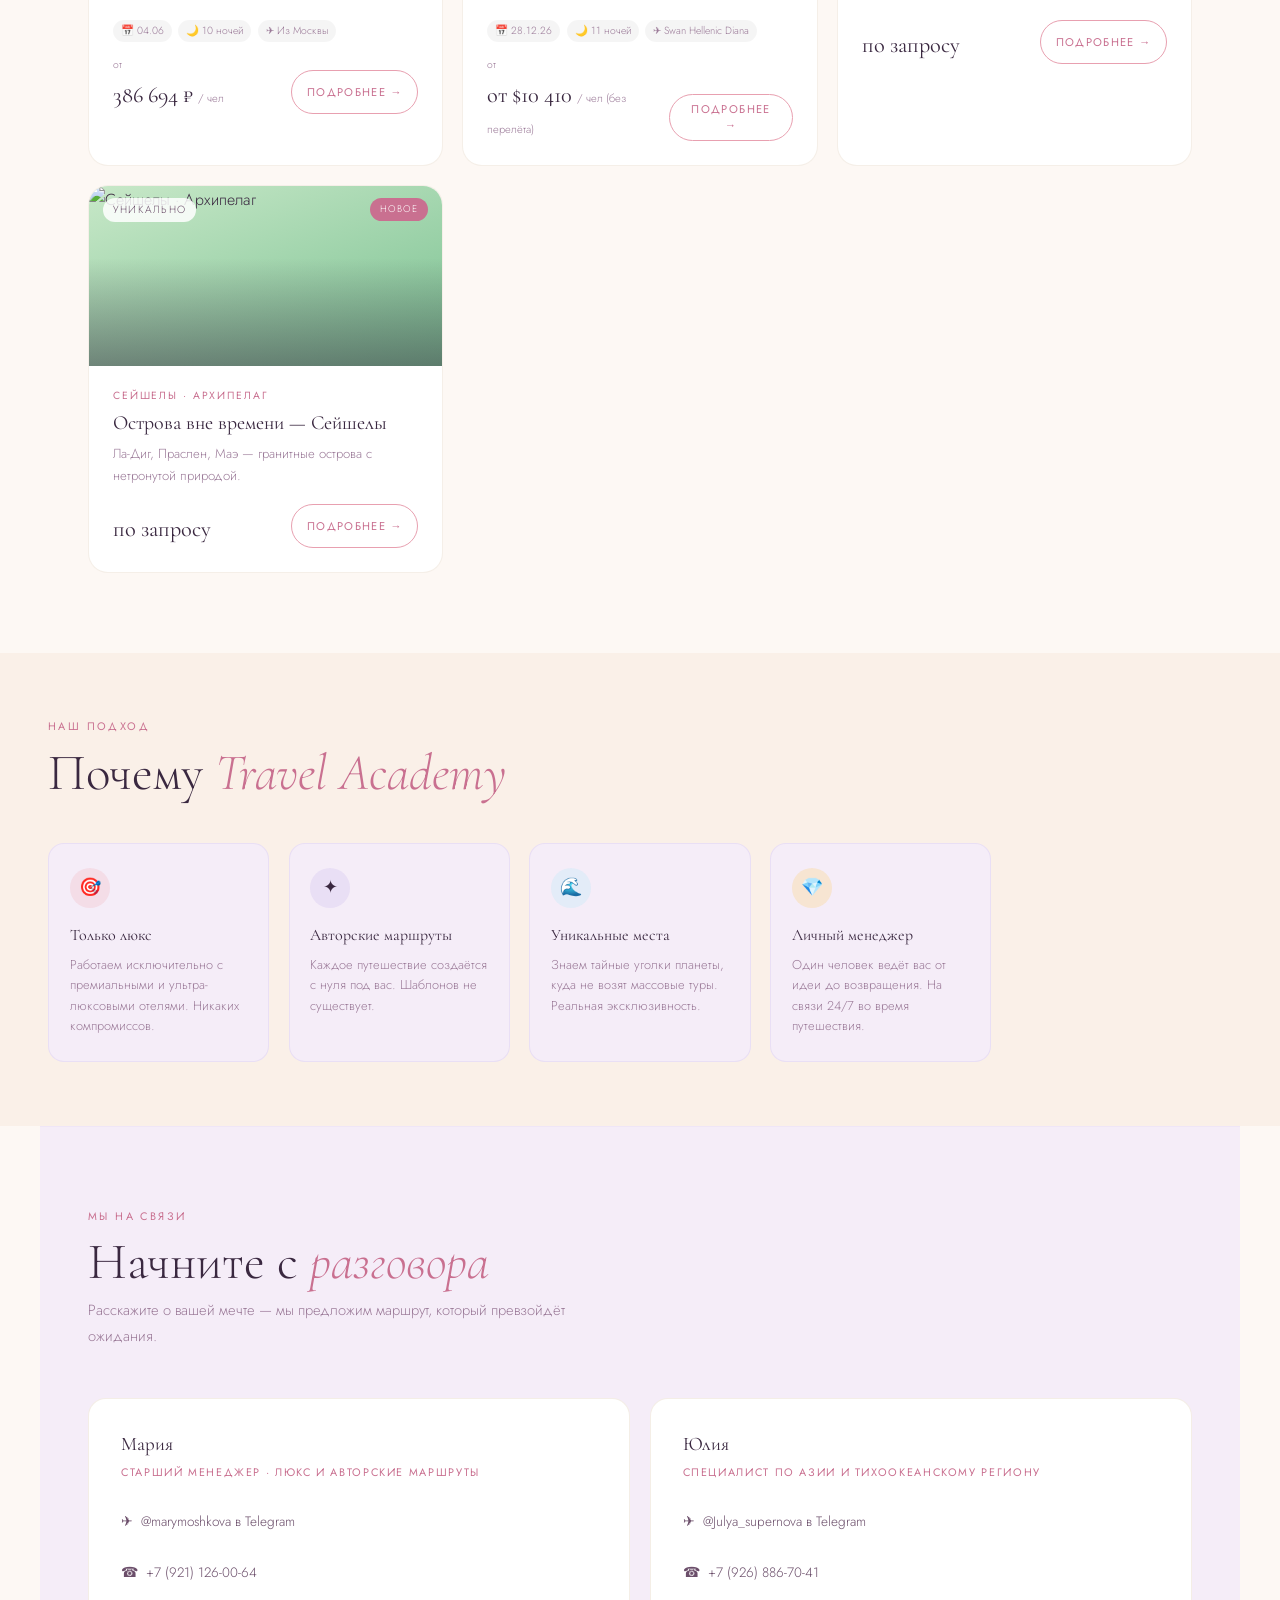
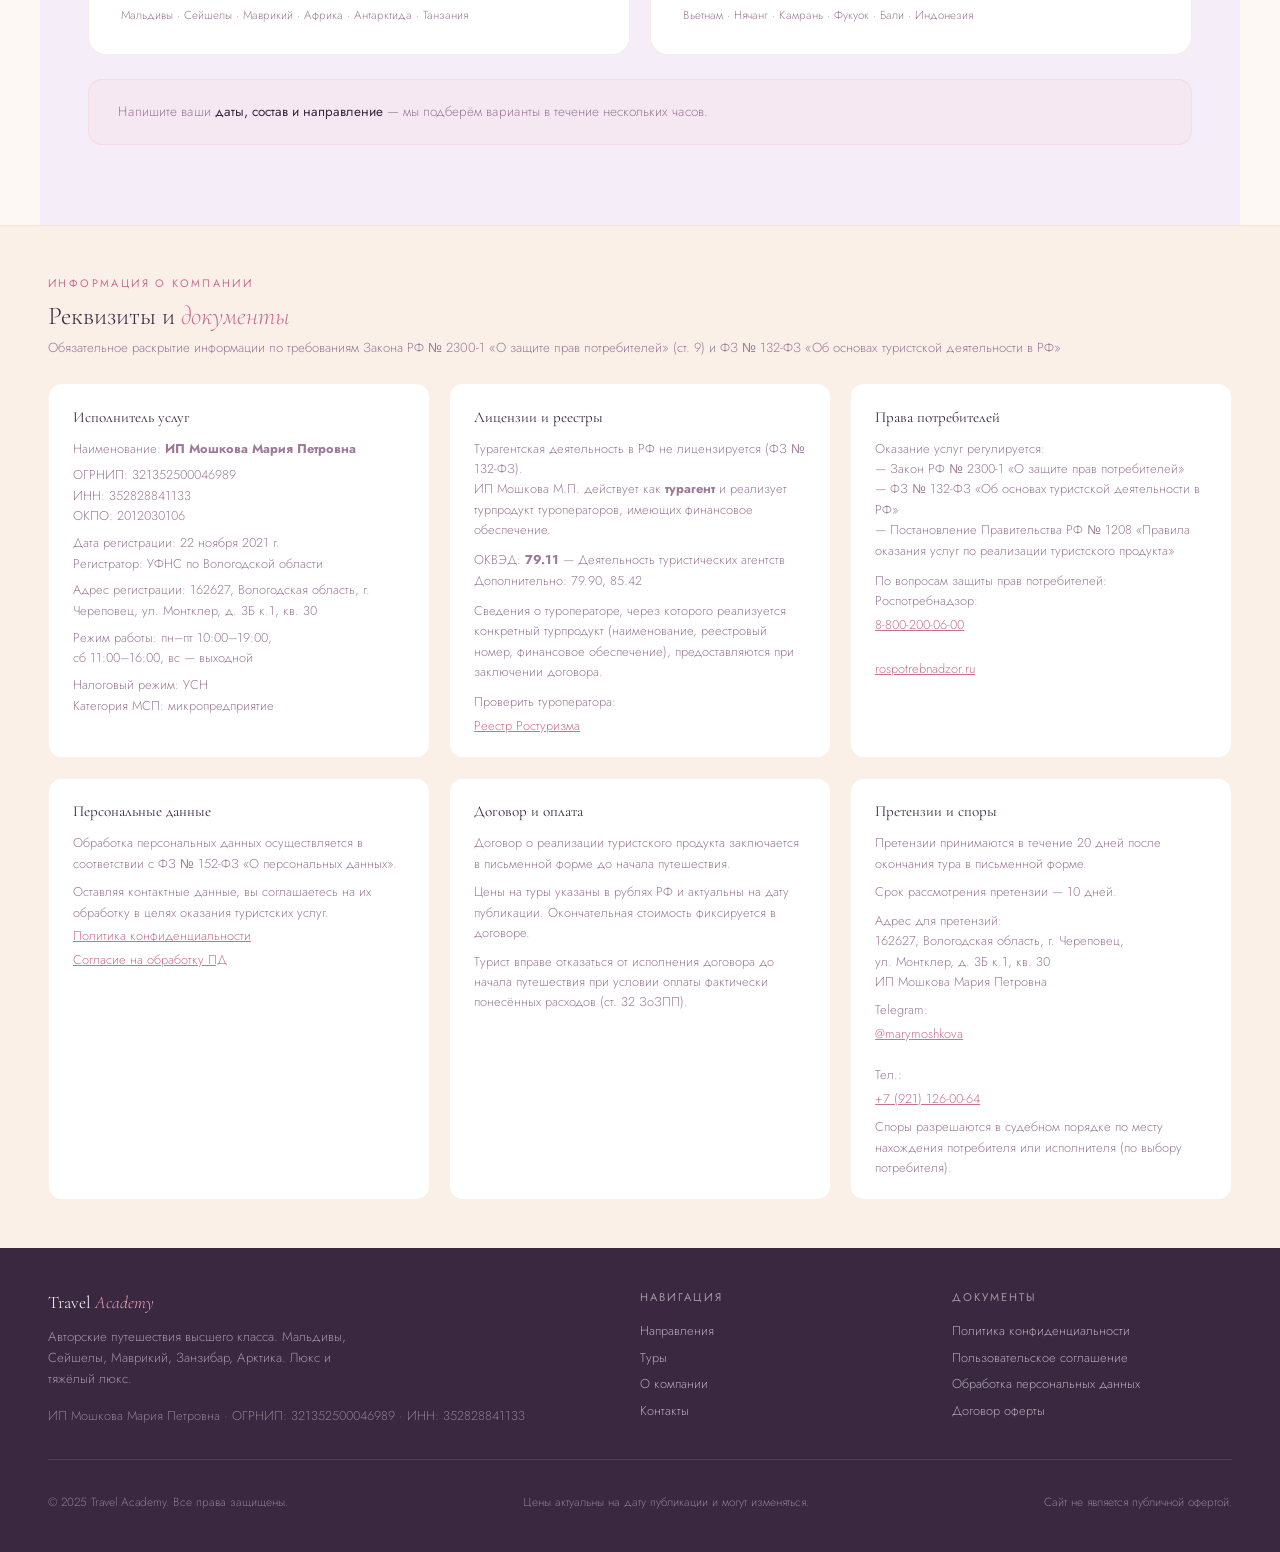
==== commit 1c1ec3f1: "Update index.html" ====
--- a/index.html
+++ b/index.html
@@ -545,9 +545,9 @@
     <p class="sec-sub">Расскажите о вашей мечте — мы предложим маршрут, который превзойдёт ожидания.</p>
     <div class="contacts-grid">
       <div class="contact-card">
-        <div class="contact-name">Мария Мошкова</div>
+        <div class="contact-name">Мария</div>
         <div class="contact-role">Старший менеджер · Люкс и авторские маршруты</div>
-        <a class="contact-link" href="https://t.me/marymoshkova" target="_blank" rel="noopener noreferrer" aria-label="Telegram Марии Мошковой: @marymoshkova">
+        <a class="contact-link" href="https://t.me/marymoshkova" target="_blank" rel="noopener noreferrer" aria-label="Telegram Марии: @marymoshkova">
           <span aria-hidden="true">✈</span> @marymoshkova в Telegram
         </a>
         <a class="contact-link" href="tel:+79211260064" aria-label="Телефон Марии: плюс 7 921 126 00 64">
@@ -795,7 +795,7 @@
       <div style="margin-top:1.5rem;background:var(--warm);border-radius:14px;padding:1.2rem 1.5rem;">
         <div style="font-family:'Cormorant Garamond',serif;font-size:1rem;margin-bottom:.8rem">Или свяжитесь напрямую</div>
         <div style="display:flex;gap:2rem;flex-wrap:wrap">
-          <div><div style="font-size:.82rem;font-weight:500;color:var(--ink)">Мария Мошкова</div><div style="font-size:.72rem;color:var(--ink-soft);margin-bottom:.3rem">Люкс и авторские маршруты</div><a href="tel:+79211260064" style="display:block;font-size:.82rem;color:var(--rose-deep);text-decoration:none">+7 (921) 126-00-64</a></div>
+          <div><div style="font-size:.82rem;font-weight:500;color:var(--ink)">Мария</div><div style="font-size:.72rem;color:var(--ink-soft);margin-bottom:.3rem">Люкс и авторские маршруты</div><a href="tel:+79211260064" style="display:block;font-size:.82rem;color:var(--rose-deep);text-decoration:none">+7 (921) 126-00-64</a></div>
           <div><div style="font-size:.82rem;font-weight:500;color:var(--ink)">Юлия</div><div style="font-size:.72rem;color:var(--ink-soft);margin-bottom:.3rem">Специалист по Азии</div><a href="tel:+79268867041" style="display:block;font-size:.82rem;color:var(--rose-deep);text-decoration:none">+7 (926) 886-70-41</a></div>
         </div>
       </div>
@@ -831,7 +831,7 @@
 <script>
 // ─── DATA ───
 const PASS = 'travel2025';
-const SK = 'ta_tours_v4';
+const SK = 'ta_tours_v5';
 const EMOJIS = ['🏝','🌴','🌺','🦁','❄️','✨','🌊','🏔','🌸','🌅','🚢','🐘','🎭','🌿','🏖','🦋'];
 const GRADS = [
   'linear-gradient(160deg,#C8E8F8,#7EB8D8)',
@@ -849,22 +849,32 @@
 ];
 
 const DEFAULT_TOURS = [
-  {id:1,photo:'https://images.unsplash.com/photo-1514282401047-d79a71a590e8?w=800&q=80&fit=crop',name:'Adaaran Club Rannalhi 4★',dest:'Мальдивы · Вылет 1 июля · 14 ночей',price:'630 400 ₽',psub:'/ 2 взрослых',badge:'ALL INCLUSIVE',date:'01.07',nights:'14 ночей',airline:'Прямой рейс',emoji:'🏝',gradient:GRADS[0],isNew:true,createdAt:Date.now()-1000,desc:'Один из тех вариантов, где соотношение цены и качества действительно оправдано.\n\n✔ Трансфер на скоростном катере ~40 минут\n✔ Компактный, очень зелёный остров\n✔ Уютная, спокойная атмосфера без излишней суеты\n✔ Бесплатный Wi-Fi\n\nПляж: широкая песчаная коса — одно из лучших мест на острове.\n\nНомера: стандарты с террасой/балконом и водные бунгало.\n\nПитание: хороший выбор блюд, морепродукты на ужин.\n\nАнимация: вечером живая музыка или караоке, дискотека до 23:00.\n\n✅ В стоимость включено: перелёт, трансфер, проживание, питание ALL, страховка, багаж 23 кг.'},
-  {id:2,photo:'https://images.unsplash.com/photo-1586500036706-41963de24d8b?w=800&q=80&fit=crop',name:'The Westin Turtle Bay Resort & Spa 5★',dest:'Маврикий · Вылет 10 октября · 10 ночей',price:'298 460 ₽',psub:'/ чел (DBL)',badge:'🔥 Горит',date:'10.10',nights:'10 ночей',airline:'Emirates',emoji:'🌺',gradient:GRADS[1],isNew:true,createdAt:Date.now()-2000,desc:'Отель расположен на берегу живописной бухты с кристально чистой водой и богатым подводным миром.\n\n✅ В стоимость входит:\n— Перелёт Emirates\n— Проживание 10 ночей\n— Полупансион (HB)\n— Медицинская страховка\n\nОтель: прямой доступ к пляжу, несколько ресторанов, спа-центр, водные развлечения.\n\nПродли лето на Маврикии!'},
-  {id:3,photo:'https://images.unsplash.com/photo-1531366936337-7c912a4589a7?w=800&q=80&fit=crop',name:'Заполярный Мурманск — летние приключения',dest:'Арктика · Лето 2025',price:'187 600 ₽',psub:'/ чел без перелёта',badge:'🆕 НОВИНКА',date:'Лето 2025',nights:'По программе',airline:'Аэрофлот из Москвы',emoji:'🐘',gradient:GRADS[3],isNew:true,createdAt:Date.now()-3000,desc:'Заполярный Мурманск — летние арктические приключения «под ключ»!\n\n⏩ В стоимость включено:\n— Трансферы и проживание по программе\n— Отель в Мурманске + лагерь/кемпер/коттедж/эко-сфера на выбор\n— Экскурсионное обслуживание с переездами\n\n⏩ Программа:\n— Выход в море и снорклинг с китами\n— Сафари на самой северной точке Европы\n— Посещение коренных народов + кормление оленей\n— Гастрономия: крабы, морепродукты, оленина\n\n💰 от 187 600 руб. без перелёта\n💰 от 209 000 руб. с Аэрофлотом из Москвы'},
-  {id:4,photo:'https://images.unsplash.com/photo-1568322445389-f64ac2515020?w=800&q=80&fit=crop',name:'Sunrise Alora Aquapark Resort 5★',dest:'Египет · Вылет 18 мая · 7 ночей',price:'149 000 ₽',psub:'/ 2 взрослых',badge:'ALL INCLUSIVE',date:'18.05',nights:'7 ночей',airline:'Вылет из Москвы',emoji:'🌅',gradient:GRADS[6],isNew:true,createdAt:Date.now()-4000,desc:'Отель на первой береговой линии с аквапарком, детским клубом, спа-центром и активной анимацией.\n\nИдеально для семейного отдыха!\n\n✨ Вылет 18.05, 7 ночей\n✨ ALL INCLUSIVE\n✨ Аквапарк, детский клуб, спа\n\n💰 149 000 ₽ за двоих'},
-  {id:5,photo:'https://images.unsplash.com/photo-1539635278303-d4002c07eae3?w=800&q=80&fit=crop',name:'SUNRISE Remal Beach Resort 5★',dest:'Египет · Вылет 22 мая · 7 ночей',price:'215 000 ₽',psub:'/ 2 взрослых',badge:'ULTRA ALL INCLUSIVE',date:'22.05',nights:'7 ночей',airline:'Вылет из Москвы',emoji:'🌊',gradient:GRADS[6],isNew:true,createdAt:Date.now()-5000,desc:'Обновлённый отель в бухте Ras Nasrani. 10 минут от аэропорта, первая линия, красивый риф.\n\n💥 Преимущества:\n— Современный дизайн номеров\n— Концепция SUNRISE Grand Select с усиленным питанием\n— Красивый риф и бухта для снорклинга\n\n🏖 Пляж: понтон ~30 метров, зона Posh Club.\n\n🍓 Питание: основной ресторан, a la carte, ресторан Маяк с авторской подачей.\n\nЕсть 4 взрослых бассейна, swim up с подогревом, спа, тренажёрный зал.'},
-  {id:6,photo:'https://images.unsplash.com/photo-1540202404-a2f29891946e?w=800&q=80&fit=crop',name:'Камрань — Ultra All Inclusive',dest:'Вьетнам · Вылет 24 мая · 7 ночей',price:'253 900 ₽',psub:'/ 2 взрослых',badge:'ULTRA ALL INCLUSIVE',date:'24.05',nights:'7 ночей',airline:'Прямой рейс',emoji:'🌴',gradient:GRADS[4],isNew:true,createdAt:Date.now()-6000,desc:'Привет из солнечной Камрани! Погода +32, море +28.\n\nОтдых в новом отеле нового уровня — основанного на чувствах и эмоциях:\n— Меню подушек\n— Меню ароматов\n— Чайные церемонии\n— Кулинарные мастер-классы\n— Мастер-класс по изготовлению арома-масел\n— Шоу фонтанов\n\n💰 253 900 руб. за 2 взрослых\nРасчёт на ваши даты — по запросу.'},
+  {id:1,photo:'https://images.unsplash.com/photo-1573843981267-be1999ff37cd?w=800&q=80&fit=crop',name:'Adaaran Club Rannalhi 4★',dest:'Мальдивы · Вылет 1 июля · 14 ночей',price:'630 400 ₽',psub:'/ 2 взрослых',badge:'ALL INCLUSIVE',date:'01.07',nights:'14 ночей',airline:'Прямой рейс',emoji:'🏝',gradient:GRADS[0],isNew:true,createdAt:Date.now()-1000,desc:'Один из тех вариантов, где соотношение цены и качества действительно оправдано.\n\n✔ Трансфер на скоростном катере ~40 минут\n✔ Компактный, очень зелёный остров\n✔ Уютная, спокойная атмосфера без излишней суеты\n✔ Бесплатный Wi-Fi\n\nПляж: широкая песчаная коса — одно из лучших мест на острове.\n\nНомера: стандарты с террасой/балконом и водные бунгало.\n\nПитание: хороший выбор блюд, морепродукты на ужин.\n\nАнимация: вечером живая музыка или караоке, дискотека до 23:00.\n\n✅ В стоимость включено: перелёт, трансфер, проживание, питание ALL, страховка, багаж 23 кг.'},
+  {id:2,photo:'https://images.unsplash.com/photo-1505118380757-91f5f5632de0?w=800&q=80&fit=crop',name:'The Westin Turtle Bay Resort & Spa 5★',dest:'Маврикий · Вылет 10 октября · 10 ночей',price:'298 460 ₽',psub:'/ чел (DBL)',badge:'🔥 Горит',date:'10.10',nights:'10 ночей',airline:'Emirates',emoji:'🌺',gradient:GRADS[1],isNew:true,createdAt:Date.now()-2000,desc:'Отель расположен на берегу живописной бухты с кристально чистой водой и богатым подводным миром.\n\n✅ В стоимость входит:\n— Перелёт Emirates\n— Проживание 10 ночей\n— Полупансион (HB)\n— Медицинская страховка\n\nОтель: прямой доступ к пляжу, несколько ресторанов, спа-центр, водные развлечения.\n\nПродли лето на Маврикии!'},
+  {id:3,photo:'https://images.unsplash.com/photo-1551415923-a2297c7fda45?w=800&q=80&fit=crop',name:'Заполярный Мурманск — летние приключения',dest:'Арктика · Лето 2025',price:'187 600 ₽',psub:'/ чел без перелёта',badge:'🆕 НОВИНКА',date:'Лето 2025',nights:'По программе',airline:'Аэрофлот из Москвы',emoji:'🐘',gradient:GRADS[3],isNew:true,createdAt:Date.now()-3000,desc:'Заполярный Мурманск — летние арктические приключения «под ключ»!\n\n⏩ В стоимость включено:\n— Трансферы и проживание по программе\n— Отель в Мурманске + лагерь/кемпер/коттедж/эко-сфера на выбор\n— Экскурсионное обслуживание с переездами\n\n⏩ Программа:\n— Выход в море и снорклинг с китами\n— Сафари на самой северной точке Европы\n— Посещение коренных народов + кормление оленей\n— Гастрономия: крабы, морепродукты, оленина\n\n💰 от 187 600 руб. без перелёта\n💰 от 209 000 руб. с Аэрофлотом из Москвы'},
+  {id:4,photo:'https://images.unsplash.com/photo-1553913861-c0fddf2619ee?w=800&q=80&fit=crop',name:'Sunrise Alora Aquapark Resort 5★',dest:'Египет · Вылет 18 мая · 7 ночей',price:'149 000 ₽',psub:'/ 2 взрослых',badge:'ALL INCLUSIVE',date:'18.05',nights:'7 ночей',airline:'Вылет из Москвы',emoji:'🌅',gradient:GRADS[6],isNew:true,createdAt:Date.now()-4000,desc:'Отель на первой береговой линии с аквапарком, детским клубом, спа-центром и активной анимацией.\n\nИдеально для семейного отдыха!\n\n✨ Вылет 18.05, 7 ночей\n✨ ALL INCLUSIVE\n✨ Аквапарк, детский клуб, спа\n\n💰 149 000 ₽ за двоих'},
+  {id:5,photo:'https://images.unsplash.com/photo-1544551763-46a013bb70d5?w=800&q=80&fit=crop',name:'SUNRISE Remal Beach Resort 5★',dest:'Египет · Вылет 22 мая · 7 ночей',price:'215 000 ₽',psub:'/ 2 взрослых',badge:'ULTRA ALL INCLUSIVE',date:'22.05',nights:'7 ночей',airline:'Вылет из Москвы',emoji:'🌊',gradient:GRADS[6],isNew:true,createdAt:Date.now()-5000,desc:'Обновлённый отель в бухте Ras Nasrani. 10 минут от аэропорта, первая линия, красивый риф.\n\n💥 Преимущества:\n— Современный дизайн номеров\n— Концепция SUNRISE Grand Select с усиленным питанием\n— Красивый риф и бухта для снорклинга\n\n🏖 Пляж: понтон ~30 метров, зона Posh Club.\n\n🍓 Питание: основной ресторан, a la carte, ресторан Маяк с авторской подачей.\n\nЕсть 4 взрослых бассейна, swim up с подогревом, спа, тренажёрный зал.'},
+  {id:6,photo:'https://images.unsplash.com/photo-1528127269322-539801943592?w=800&q=80&fit=crop',name:'Камрань — Ultra All Inclusive',dest:'Вьетнам · Вылет 24 мая · 7 ночей',price:'253 900 ₽',psub:'/ 2 взрослых',badge:'ULTRA ALL INCLUSIVE',date:'24.05',nights:'7 ночей',airline:'Прямой рейс',emoji:'🌴',gradient:GRADS[4],isNew:true,createdAt:Date.now()-6000,desc:'Привет из солнечной Камрани! Погода +32, море +28.\n\nОтдых в новом отеле нового уровня — основанного на чувствах и эмоциях:\n— Меню подушек\n— Меню ароматов\n— Чайные церемонии\n— Кулинарные мастер-классы\n— Мастер-класс по изготовлению арома-масел\n— Шоу фонтанов\n\n💰 253 900 руб. за 2 взрослых\nРасчёт на ваши даты — по запросу.'},
   {id:7,photo:'https://images.unsplash.com/photo-1516026672322-bc52d61a55d5?w=800&q=80&fit=crop',name:'Сафари + Занзибар',dest:'Танзания · Июнь или сентябрь · 10 ночей',price:'386 694 ₽',psub:'/ чел',badge:'ЭКСКЛЮЗИВ',date:'04.06',nights:'10 ночей',airline:'Из Москвы',emoji:'🦁',gradient:GRADS[2],isNew:false,createdAt:Date.now()-7000,desc:'Уникальное сочетание дикой природы и океанского отдыха.\n\n🦁 Сафари в парке Тарангире\n🌋 Кратер Нгоронгоро\n🐾 Большая пятёрка: лев, леопард, слон, буйвол, носорог\n🐃 Миграция тысяч антилоп гну\n🏝 4 дня на белых пляжах Занзибара\n\nДаты: июнь (04.06–14.06) и сентябрь (10.09–20.09)\nПерелёт из Москвы включён.'},
   {id:8,photo:'https://images.unsplash.com/photo-1469474968028-56623f02e42e?w=800&q=80&fit=crop',name:'Антарктическая одиссея',dest:'Антарктида · 28 декабря 2026 · 11 ночей',price:'от $10 410',psub:'/ чел (без перелёта)',badge:'ТЯЖЁЛЫЙ ЛЮКС',date:'28.12.26',nights:'11 ночей',airline:'Swan Hellenic Diana',emoji:'❄️',gradient:GRADS[3],isNew:false,createdAt:Date.now()-8000,desc:'Встреча Нового 2027 года среди айсбергов на борту Swan Hellenic Diana.\n\nМаршрут: Буэнос-Айрес → Ушуайя → Антарктида\n\nНа борту:\n— All Inclusive\n— Спа и сауна с видом на айсберги\n— Бассейн с подогревом\n— Лекции полярных экспертов\n— Русскоязычная группа\n\n💰 Без перелёта: от $10 410/чел\n💰 С перелётом: от $12 322/чел'},
-  {id:9,photo:'https://images.unsplash.com/photo-1573843981267-be1999ff37cd?w=800&q=80&fit=crop',name:'Over Water Villa — Мальдивы',dest:'Мальдивы · Индийский океан',price:'по запросу',psub:'',badge:'ЛЮКС',date:'',nights:'',airline:'',emoji:'🏝',gradient:GRADS[0],isNew:false,createdAt:Date.now()-9000,desc:'Бунгало над лагуной, приватный причал, ужин под звёздами в океане.\n\nПолная персонализация: выбор острова, отеля, категории виллы, дат и трансфера.\n\nРаботаем с: One&Only, Soneva, Six Senses, Four Seasons.'},
-  {id:10,photo:'https://images.unsplash.com/photo-1547471080-7cc2caa01a7e?w=800&q=80&fit=crop',name:'Острова вне времени — Сейшелы',dest:'Сейшелы · Архипелаг',price:'по запросу',psub:'',badge:'УНИКАЛЬНО',date:'',nights:'',airline:'',emoji:'🌴',gradient:GRADS[4],isNew:false,createdAt:Date.now()-10000,desc:'Ла-Диг, Праслен, Маэ — гранитные острова с нетронутой природой.\n\nЧастные яхты, скрытые бухты, закаты без туристов.\n\nПодбираем индивидуальные программы: яхт-туры, лучшие бутик-отели, виллы с личным персоналом.'}
+  {id:9,photo:'https://images.unsplash.com/photo-1602002418082-a4443978a5d6?w=800&q=80&fit=crop',name:'Over Water Villa — Мальдивы',dest:'Мальдивы · Индийский океан',price:'по запросу',psub:'',badge:'ЛЮКС',date:'',nights:'',airline:'',emoji:'🏝',gradient:GRADS[0],isNew:false,createdAt:Date.now()-9000,desc:'Бунгало над лагуной, приватный причал, ужин под звёздами в океане.\n\nПолная персонализация: выбор острова, отеля, категории виллы, дат и трансфера.\n\nРаботаем с: One&Only, Soneva, Six Senses, Four Seasons.'},
+  {id:10,photo:'https://images.unsplash.com/photo-1559128010-7c1ad6e1b6a5?w=800&q=80&fit=crop',name:'Острова вне времени — Сейшелы',dest:'Сейшелы · Архипелаг',price:'по запросу',psub:'',badge:'УНИКАЛЬНО',date:'',nights:'',airline:'',emoji:'🌴',gradient:GRADS[4],isNew:false,createdAt:Date.now()-10000,desc:'Ла-Диг, Праслен, Маэ — гранитные острова с нетронутой природой.\n\nЧастные яхты, скрытые бухты, закаты без туристов.\n\nПодбираем индивидуальные программы: яхт-туры, лучшие бутик-отели, виллы с личным персоналом.'}
 ];
 
 let editId = null;
 
 function getTours(){
-  try{const d=localStorage.getItem(SK);if(d)return JSON.parse(d);}catch(e){}
+  try{
+    const d=localStorage.getItem(SK);
+    if(d){
+      const parsed=JSON.parse(d);
+      // If tours don't have photos, reset to defaults
+      if(parsed.length>0 && !parsed[0].photo){
+        saveTours(DEFAULT_TOURS);return DEFAULT_TOURS;
+      }
+      return parsed;
+    }
+  }catch(e){}
   saveTours(DEFAULT_TOURS);return DEFAULT_TOURS;
 }
 function saveTours(t){localStorage.setItem(SK,JSON.stringify(t));}
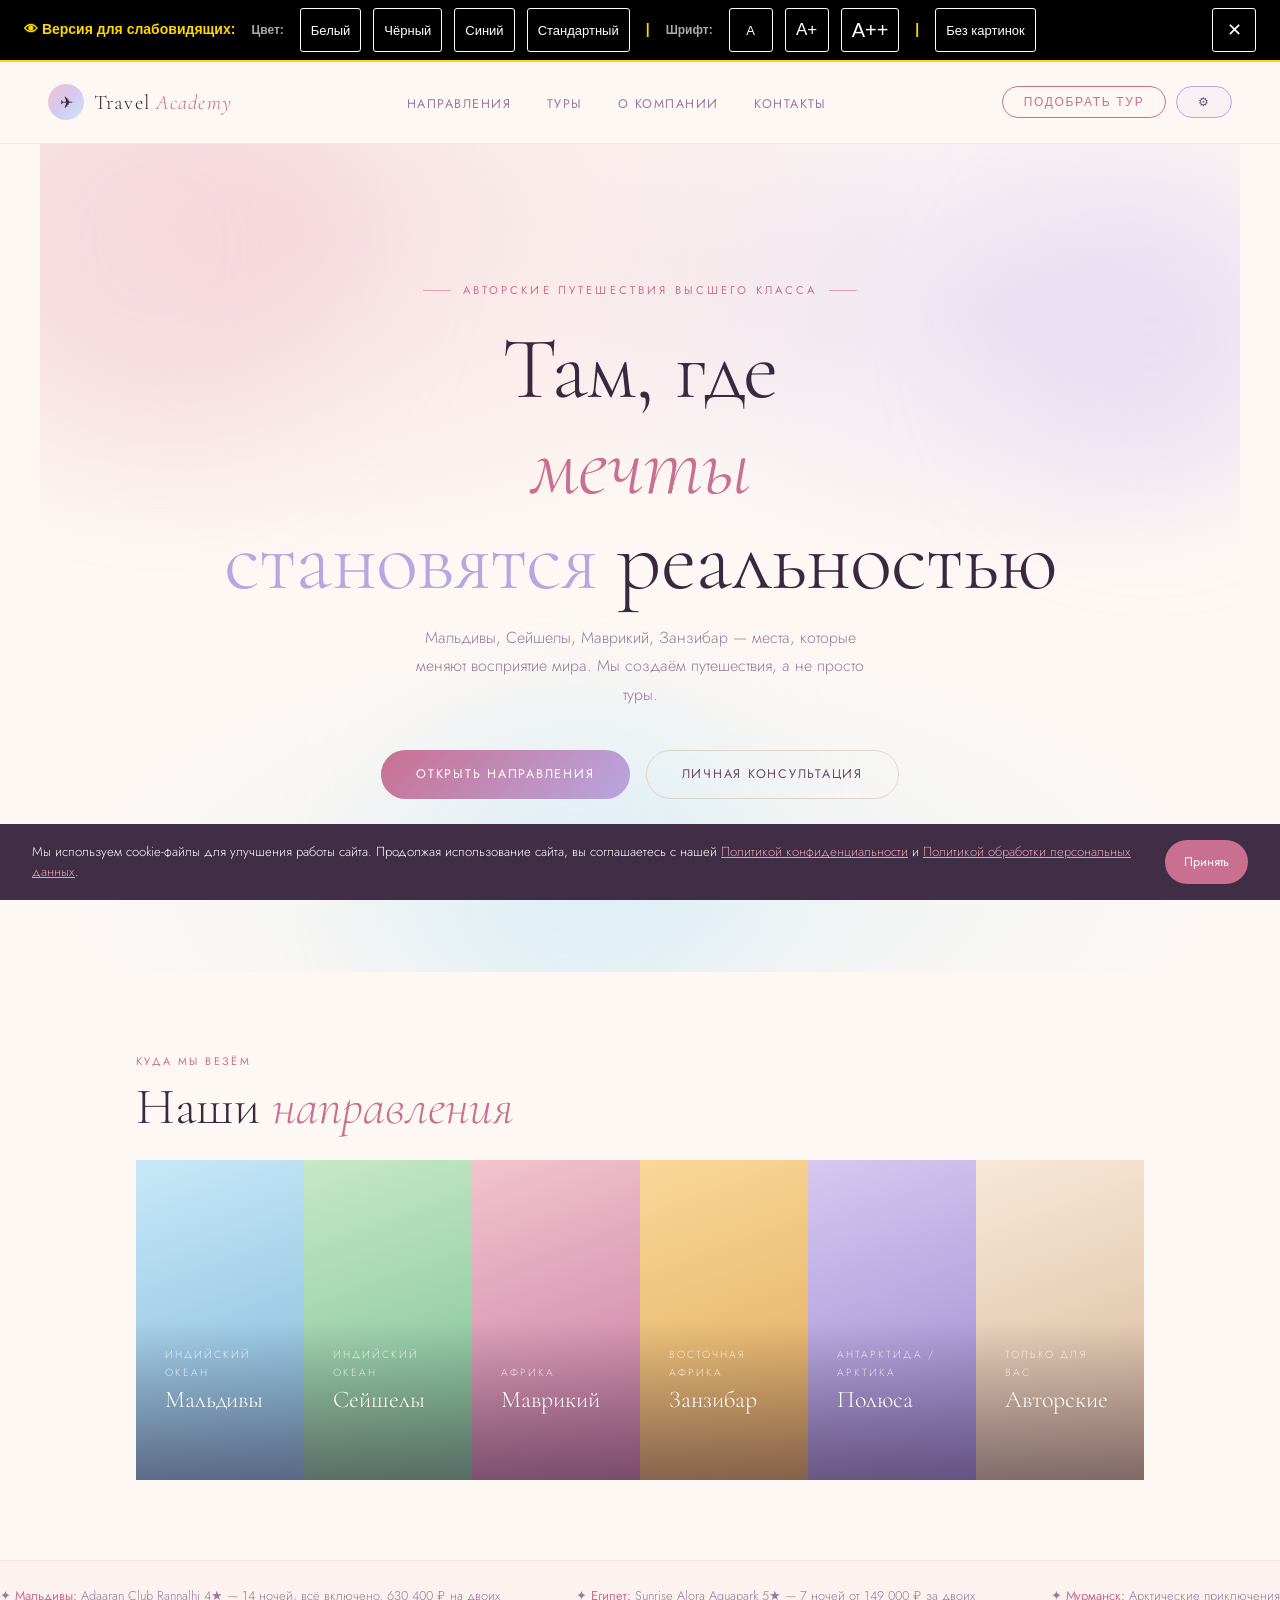
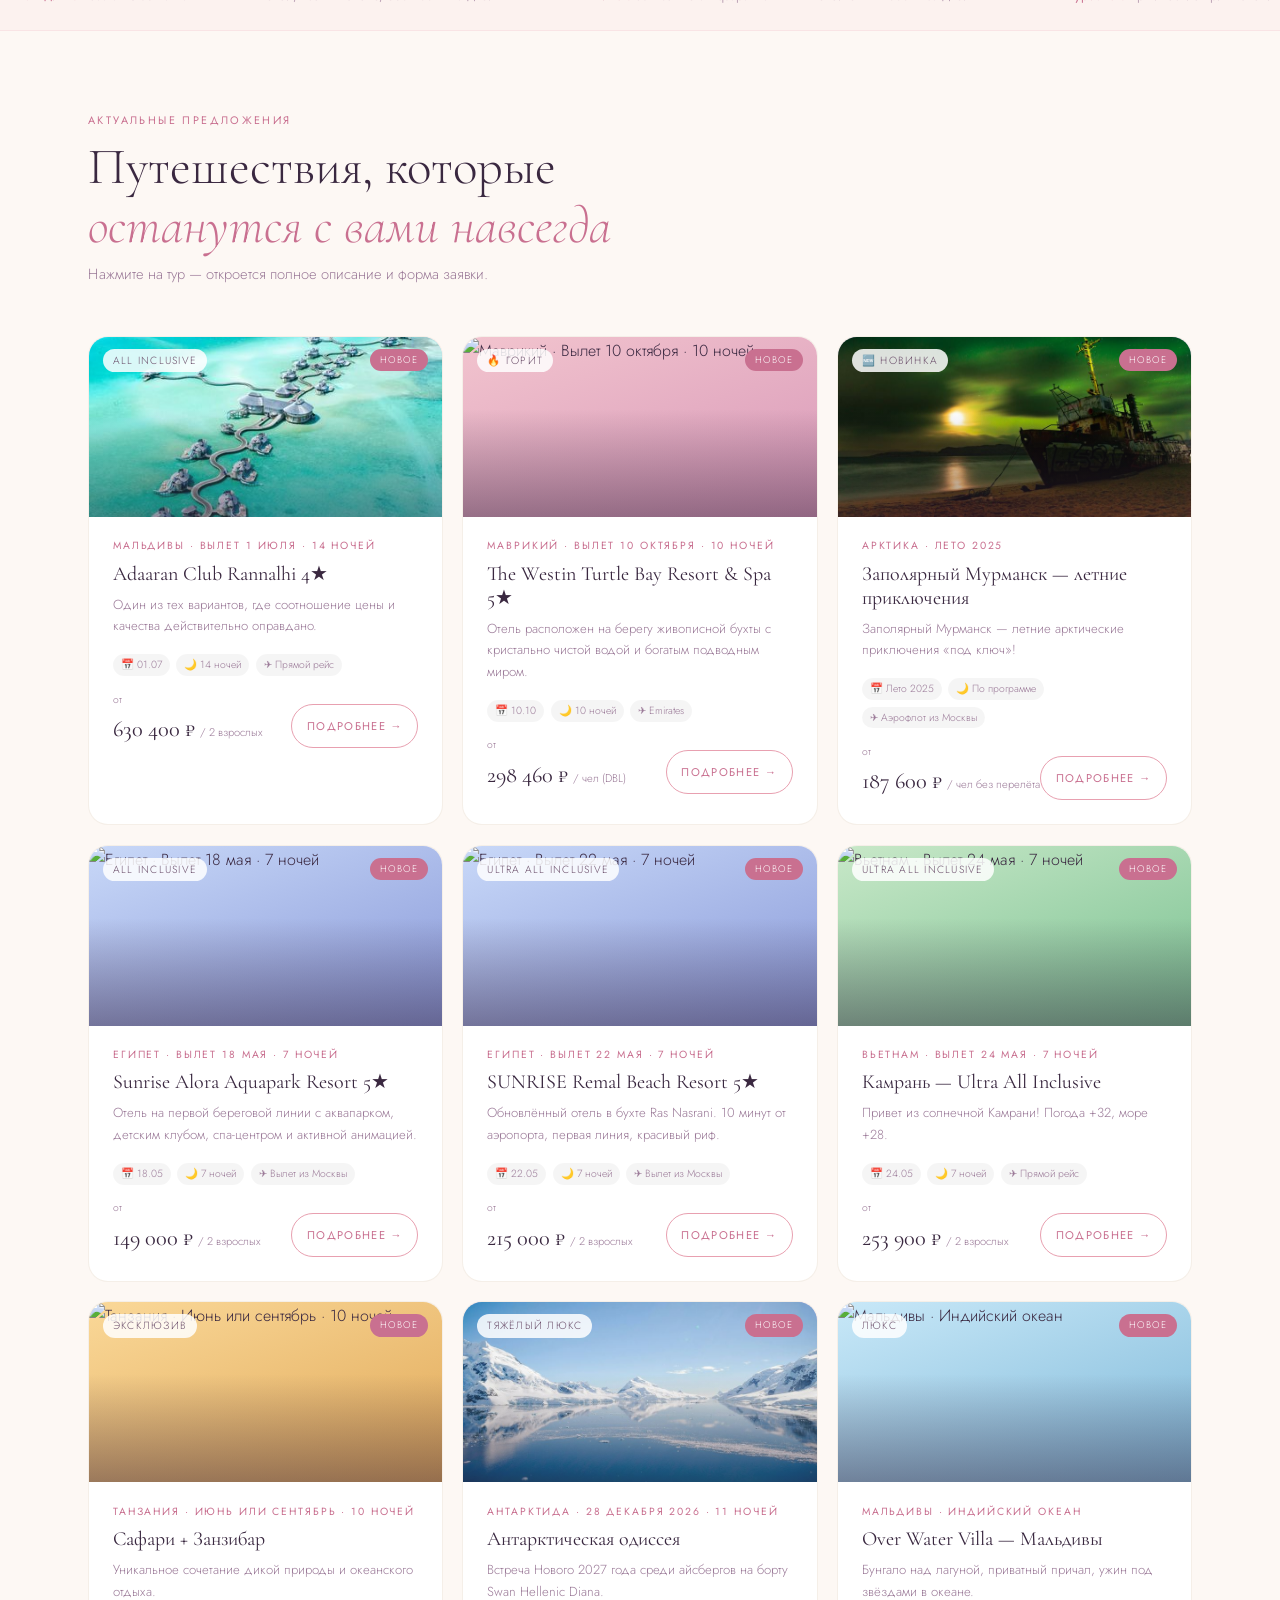
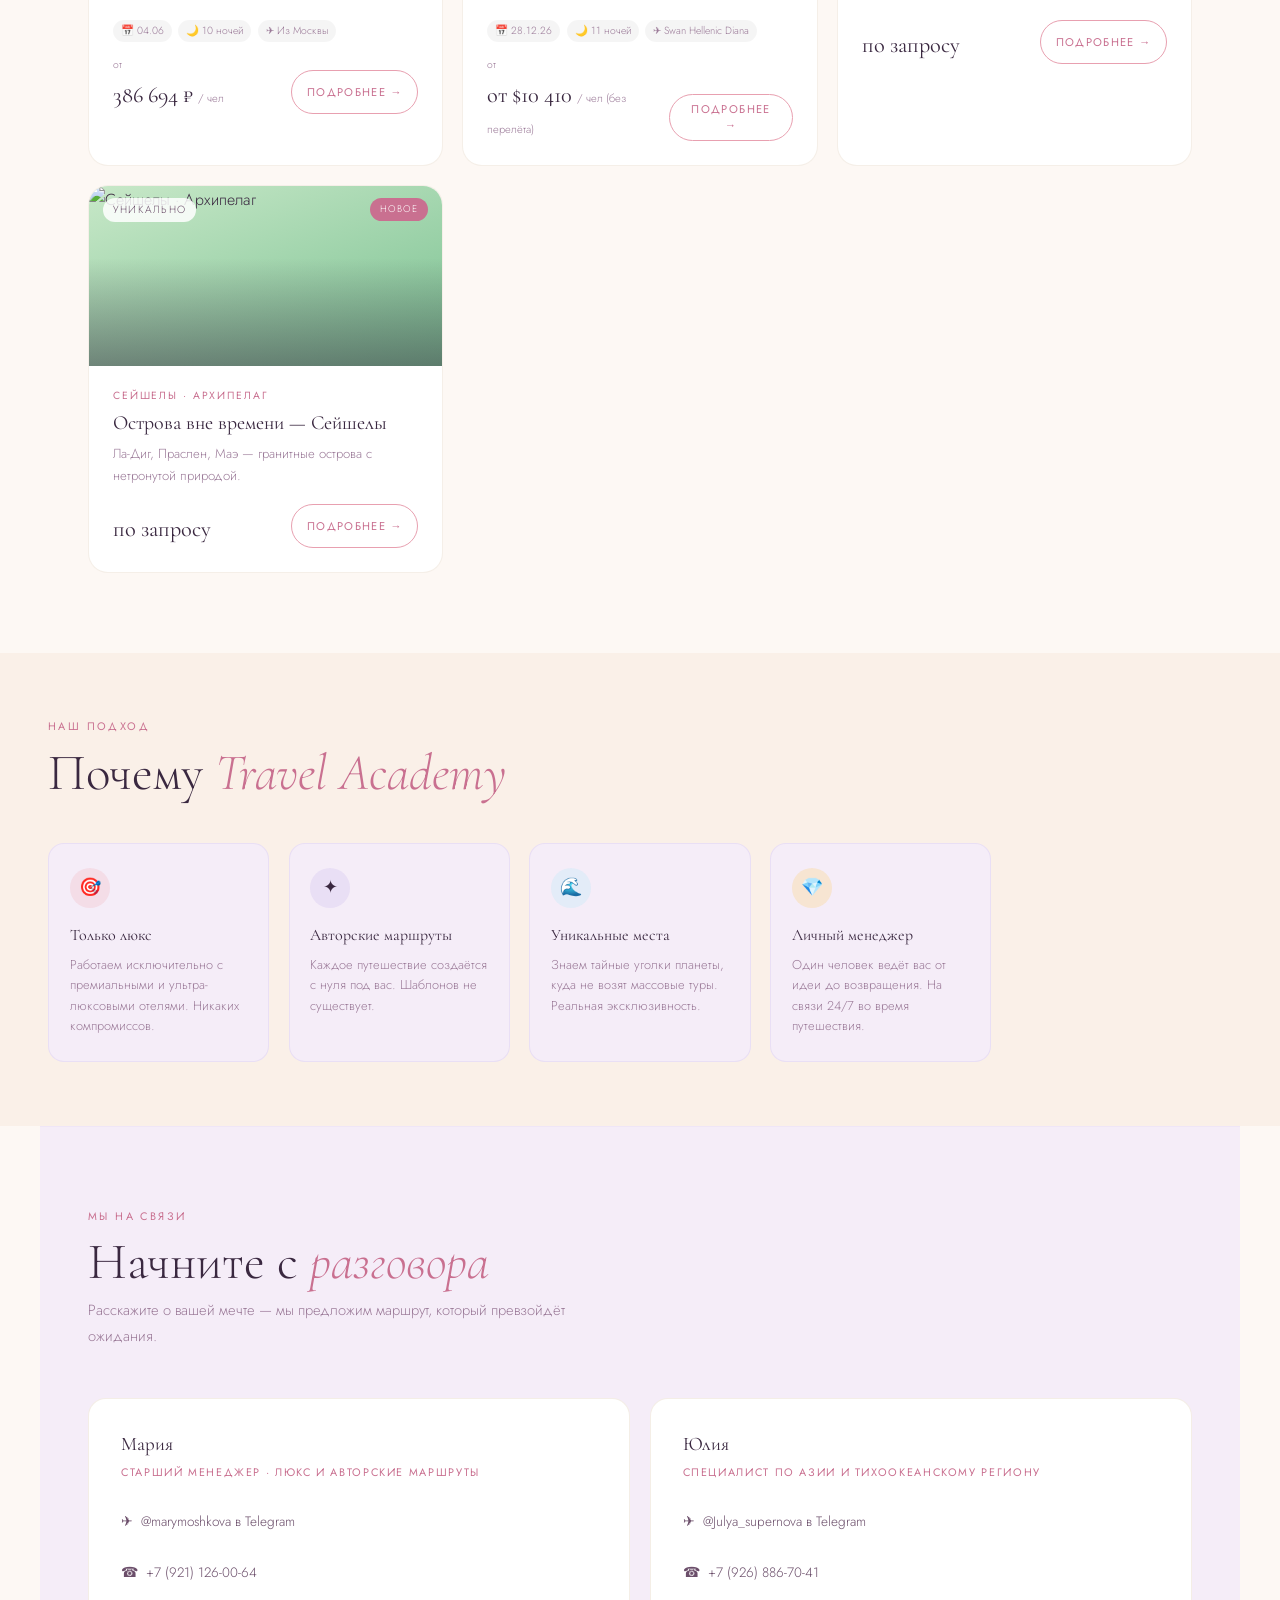
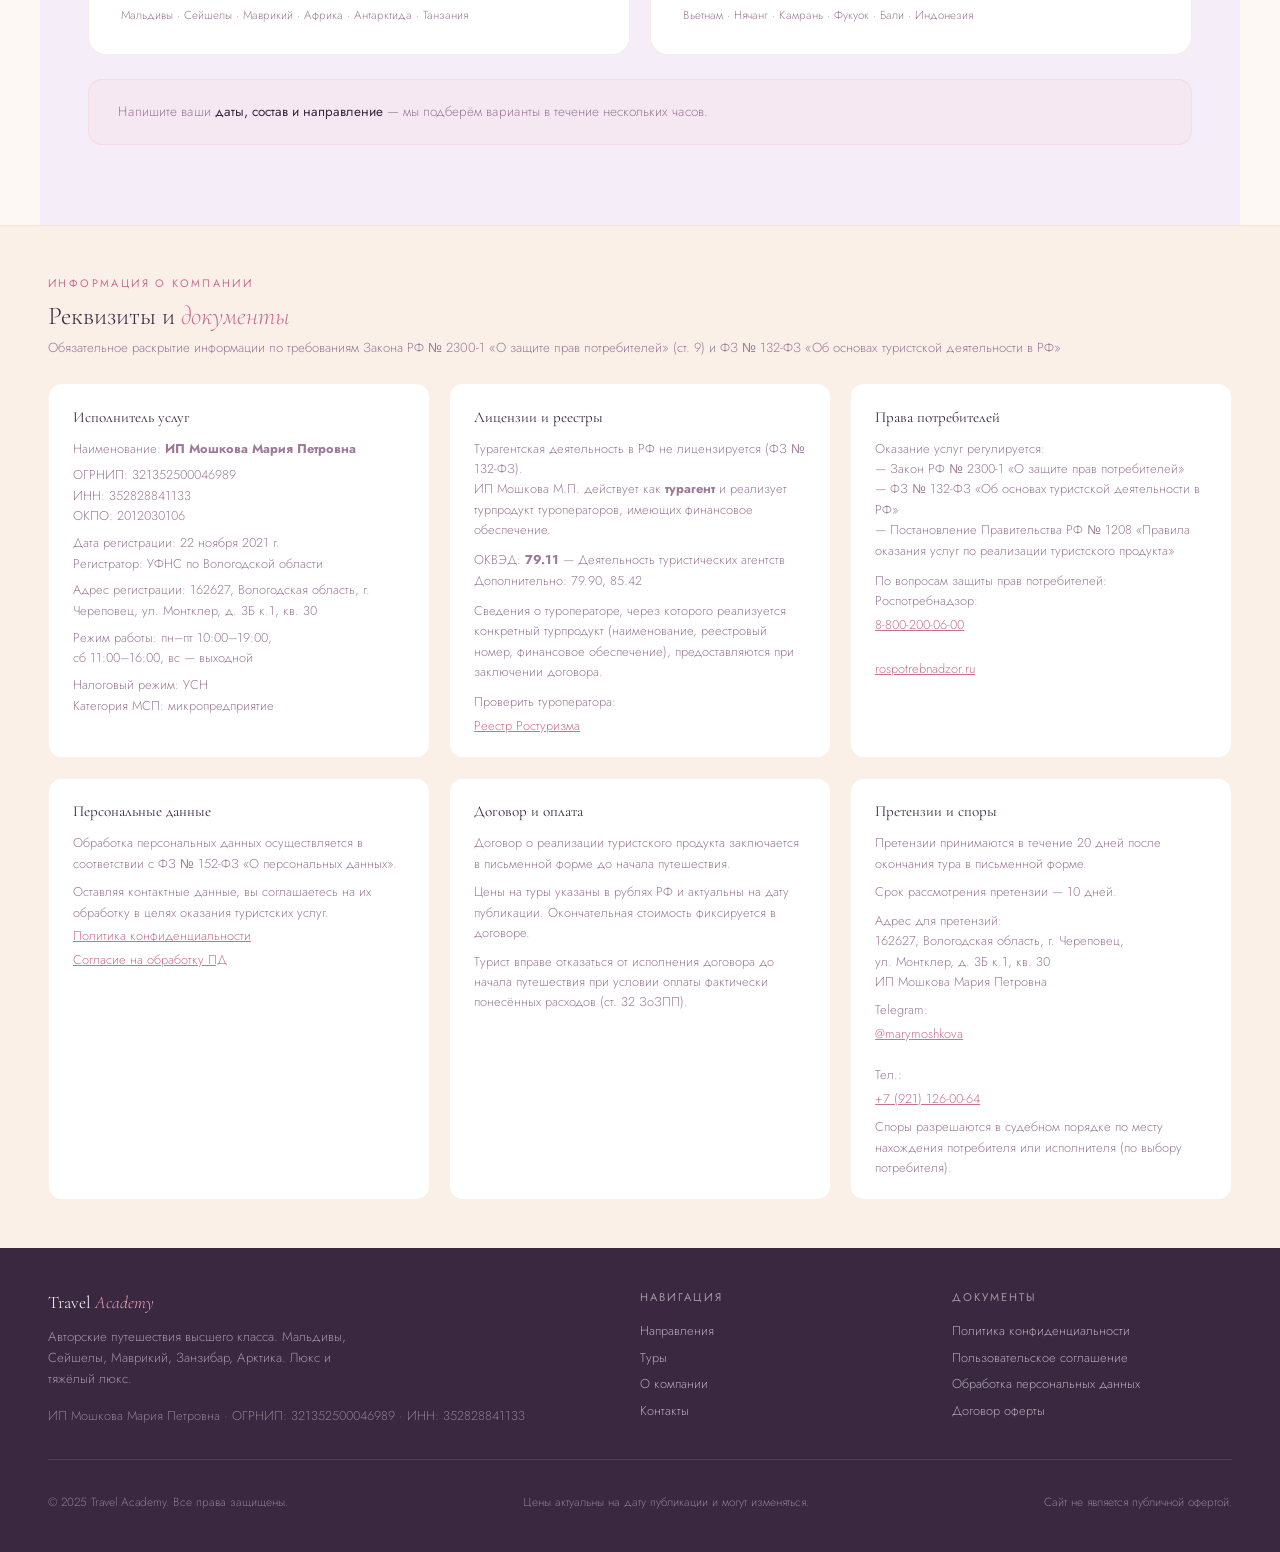
==== commit 67ca5a86: "Update index.html" ====
--- a/index.html
+++ b/index.html
@@ -849,16 +849,16 @@
 ];
 
 const DEFAULT_TOURS = [
-  {id:1,photo:'https://images.unsplash.com/photo-1573843981267-be1999ff37cd?w=800&q=80&fit=crop',name:'Adaaran Club Rannalhi 4★',dest:'Мальдивы · Вылет 1 июля · 14 ночей',price:'630 400 ₽',psub:'/ 2 взрослых',badge:'ALL INCLUSIVE',date:'01.07',nights:'14 ночей',airline:'Прямой рейс',emoji:'🏝',gradient:GRADS[0],isNew:true,createdAt:Date.now()-1000,desc:'Один из тех вариантов, где соотношение цены и качества действительно оправдано.\n\n✔ Трансфер на скоростном катере ~40 минут\n✔ Компактный, очень зелёный остров\n✔ Уютная, спокойная атмосфера без излишней суеты\n✔ Бесплатный Wi-Fi\n\nПляж: широкая песчаная коса — одно из лучших мест на острове.\n\nНомера: стандарты с террасой/балконом и водные бунгало.\n\nПитание: хороший выбор блюд, морепродукты на ужин.\n\nАнимация: вечером живая музыка или караоке, дискотека до 23:00.\n\n✅ В стоимость включено: перелёт, трансфер, проживание, питание ALL, страховка, багаж 23 кг.'},
+  {id:1,photo:'[data-uri]',name:'Adaaran Club Rannalhi 4★',dest:'Мальдивы · Вылет 1 июля · 14 ночей',price:'630 400 ₽',psub:'/ 2 взрослых',badge:'ALL INCLUSIVE',date:'01.07',nights:'14 ночей',airline:'Прямой рейс',emoji:'🏝',gradient:GRADS[0],isNew:true,createdAt:Date.now()-1000,desc:'Один из тех вариантов, где соотношение цены и качества действительно оправдано.\n\n✔ Трансфер на скоростном катере ~40 минут\n✔ Компактный, очень зелёный остров\n✔ Уютная, спокойная атмосфера без излишней суеты\n✔ Бесплатный Wi-Fi\n\nПляж: широкая песчаная коса — одно из лучших мест на острове.\n\nНомера: стандарты с террасой/балконом и водные бунгало.\n\nПитание: хороший выбор блюд, морепродукты на ужин.\n\nАнимация: вечером живая музыка или караоке, дискотека до 23:00.\n\n✅ В стоимость включено: перелёт, трансфер, проживание, питание ALL, страховка, багаж 23 кг.'},
   {id:2,photo:'https://images.unsplash.com/photo-1505118380757-91f5f5632de0?w=800&q=80&fit=crop',name:'The Westin Turtle Bay Resort & Spa 5★',dest:'Маврикий · Вылет 10 октября · 10 ночей',price:'298 460 ₽',psub:'/ чел (DBL)',badge:'🔥 Горит',date:'10.10',nights:'10 ночей',airline:'Emirates',emoji:'🌺',gradient:GRADS[1],isNew:true,createdAt:Date.now()-2000,desc:'Отель расположен на берегу живописной бухты с кристально чистой водой и богатым подводным миром.\n\n✅ В стоимость входит:\n— Перелёт Emirates\n— Проживание 10 ночей\n— Полупансион (HB)\n— Медицинская страховка\n\nОтель: прямой доступ к пляжу, несколько ресторанов, спа-центр, водные развлечения.\n\nПродли лето на Маврикии!'},
-  {id:3,photo:'https://images.unsplash.com/photo-1551415923-a2297c7fda45?w=800&q=80&fit=crop',name:'Заполярный Мурманск — летние приключения',dest:'Арктика · Лето 2025',price:'187 600 ₽',psub:'/ чел без перелёта',badge:'🆕 НОВИНКА',date:'Лето 2025',nights:'По программе',airline:'Аэрофлот из Москвы',emoji:'🐘',gradient:GRADS[3],isNew:true,createdAt:Date.now()-3000,desc:'Заполярный Мурманск — летние арктические приключения «под ключ»!\n\n⏩ В стоимость включено:\n— Трансферы и проживание по программе\n— Отель в Мурманске + лагерь/кемпер/коттедж/эко-сфера на выбор\n— Экскурсионное обслуживание с переездами\n\n⏩ Программа:\n— Выход в море и снорклинг с китами\n— Сафари на самой северной точке Европы\n— Посещение коренных народов + кормление оленей\n— Гастрономия: крабы, морепродукты, оленина\n\n💰 от 187 600 руб. без перелёта\n💰 от 209 000 руб. с Аэрофлотом из Москвы'},
-  {id:4,photo:'https://images.unsplash.com/photo-1553913861-c0fddf2619ee?w=800&q=80&fit=crop',name:'Sunrise Alora Aquapark Resort 5★',dest:'Египет · Вылет 18 мая · 7 ночей',price:'149 000 ₽',psub:'/ 2 взрослых',badge:'ALL INCLUSIVE',date:'18.05',nights:'7 ночей',airline:'Вылет из Москвы',emoji:'🌅',gradient:GRADS[6],isNew:true,createdAt:Date.now()-4000,desc:'Отель на первой береговой линии с аквапарком, детским клубом, спа-центром и активной анимацией.\n\nИдеально для семейного отдыха!\n\n✨ Вылет 18.05, 7 ночей\n✨ ALL INCLUSIVE\n✨ Аквапарк, детский клуб, спа\n\n💰 149 000 ₽ за двоих'},
-  {id:5,photo:'https://images.unsplash.com/photo-1544551763-46a013bb70d5?w=800&q=80&fit=crop',name:'SUNRISE Remal Beach Resort 5★',dest:'Египет · Вылет 22 мая · 7 ночей',price:'215 000 ₽',psub:'/ 2 взрослых',badge:'ULTRA ALL INCLUSIVE',date:'22.05',nights:'7 ночей',airline:'Вылет из Москвы',emoji:'🌊',gradient:GRADS[6],isNew:true,createdAt:Date.now()-5000,desc:'Обновлённый отель в бухте Ras Nasrani. 10 минут от аэропорта, первая линия, красивый риф.\n\n💥 Преимущества:\n— Современный дизайн номеров\n— Концепция SUNRISE Grand Select с усиленным питанием\n— Красивый риф и бухта для снорклинга\n\n🏖 Пляж: понтон ~30 метров, зона Posh Club.\n\n🍓 Питание: основной ресторан, a la carte, ресторан Маяк с авторской подачей.\n\nЕсть 4 взрослых бассейна, swim up с подогревом, спа, тренажёрный зал.'},
-  {id:6,photo:'https://images.unsplash.com/photo-1528127269322-539801943592?w=800&q=80&fit=crop',name:'Камрань — Ultra All Inclusive',dest:'Вьетнам · Вылет 24 мая · 7 ночей',price:'253 900 ₽',psub:'/ 2 взрослых',badge:'ULTRA ALL INCLUSIVE',date:'24.05',nights:'7 ночей',airline:'Прямой рейс',emoji:'🌴',gradient:GRADS[4],isNew:true,createdAt:Date.now()-6000,desc:'Привет из солнечной Камрани! Погода +32, море +28.\n\nОтдых в новом отеле нового уровня — основанного на чувствах и эмоциях:\n— Меню подушек\n— Меню ароматов\n— Чайные церемонии\n— Кулинарные мастер-классы\n— Мастер-класс по изготовлению арома-масел\n— Шоу фонтанов\n\n💰 253 900 руб. за 2 взрослых\nРасчёт на ваши даты — по запросу.'},
-  {id:7,photo:'https://images.unsplash.com/photo-1516026672322-bc52d61a55d5?w=800&q=80&fit=crop',name:'Сафари + Занзибар',dest:'Танзания · Июнь или сентябрь · 10 ночей',price:'386 694 ₽',psub:'/ чел',badge:'ЭКСКЛЮЗИВ',date:'04.06',nights:'10 ночей',airline:'Из Москвы',emoji:'🦁',gradient:GRADS[2],isNew:false,createdAt:Date.now()-7000,desc:'Уникальное сочетание дикой природы и океанского отдыха.\n\n🦁 Сафари в парке Тарангире\n🌋 Кратер Нгоронгоро\n🐾 Большая пятёрка: лев, леопард, слон, буйвол, носорог\n🐃 Миграция тысяч антилоп гну\n🏝 4 дня на белых пляжах Занзибара\n\nДаты: июнь (04.06–14.06) и сентябрь (10.09–20.09)\nПерелёт из Москвы включён.'},
-  {id:8,photo:'https://images.unsplash.com/photo-1469474968028-56623f02e42e?w=800&q=80&fit=crop',name:'Антарктическая одиссея',dest:'Антарктида · 28 декабря 2026 · 11 ночей',price:'от $10 410',psub:'/ чел (без перелёта)',badge:'ТЯЖЁЛЫЙ ЛЮКС',date:'28.12.26',nights:'11 ночей',airline:'Swan Hellenic Diana',emoji:'❄️',gradient:GRADS[3],isNew:false,createdAt:Date.now()-8000,desc:'Встреча Нового 2027 года среди айсбергов на борту Swan Hellenic Diana.\n\nМаршрут: Буэнос-Айрес → Ушуайя → Антарктида\n\nНа борту:\n— All Inclusive\n— Спа и сауна с видом на айсберги\n— Бассейн с подогревом\n— Лекции полярных экспертов\n— Русскоязычная группа\n\n💰 Без перелёта: от $10 410/чел\n💰 С перелётом: от $12 322/чел'},
-  {id:9,photo:'https://images.unsplash.com/photo-1602002418082-a4443978a5d6?w=800&q=80&fit=crop',name:'Over Water Villa — Мальдивы',dest:'Мальдивы · Индийский океан',price:'по запросу',psub:'',badge:'ЛЮКС',date:'',nights:'',airline:'',emoji:'🏝',gradient:GRADS[0],isNew:false,createdAt:Date.now()-9000,desc:'Бунгало над лагуной, приватный причал, ужин под звёздами в океане.\n\nПолная персонализация: выбор острова, отеля, категории виллы, дат и трансфера.\n\nРаботаем с: One&Only, Soneva, Six Senses, Four Seasons.'},
-  {id:10,photo:'https://images.unsplash.com/photo-1559128010-7c1ad6e1b6a5?w=800&q=80&fit=crop',name:'Острова вне времени — Сейшелы',dest:'Сейшелы · Архипелаг',price:'по запросу',psub:'',badge:'УНИКАЛЬНО',date:'',nights:'',airline:'',emoji:'🌴',gradient:GRADS[4],isNew:false,createdAt:Date.now()-10000,desc:'Ла-Диг, Праслен, Маэ — гранитные острова с нетронутой природой.\n\nЧастные яхты, скрытые бухты, закаты без туристов.\n\nПодбираем индивидуальные программы: яхт-туры, лучшие бутик-отели, виллы с личным персоналом.'}
+  {id:3,photo:'[data-uri]',name:'Заполярный Мурманск — летние приключения',dest:'Арктика · Лето 2025',price:'187 600 ₽',psub:'/ чел без перелёта',badge:'🆕 НОВИНКА',date:'Лето 2025',nights:'По программе',airline:'Аэрофлот из Москвы',emoji:'🐘',gradient:GRADS[3],isNew:true,createdAt:Date.now()-3000,desc:'Заполярный Мурманск — летние арктические приключения «под ключ»!\n\n⏩ В стоимость включено:\n— Трансферы и проживание по программе\n— Отель в Мурманске + лагерь/кемпер/коттедж/эко-сфера на выбор\n— Экскурсионное обслуживание с переездами\n\n⏩ Программа:\n— Выход в море и снорклинг с китами\n— Сафари на самой северной точке Европы\n— Посещение коренных народов + кормление оленей\n— Гастрономия: крабы, морепродукты, оленина\n\n💰 от 187 600 руб. без перелёта\n💰 от 209 000 руб. с Аэрофлотом из Москвы'},
+  {id:4,photo:'https://images.unsplash.com/photo-1553913861-c0fddf2619ee?w=800&q=80&fit=crop&auto=format',name:'Sunrise Alora Aquapark Resort 5★',dest:'Египет · Вылет 18 мая · 7 ночей',price:'149 000 ₽',psub:'/ 2 взрослых',badge:'ALL INCLUSIVE',date:'18.05',nights:'7 ночей',airline:'Вылет из Москвы',emoji:'🌅',gradient:GRADS[6],isNew:true,createdAt:Date.now()-4000,desc:'Отель на первой береговой линии с аквапарком, детским клубом, спа-центром и активной анимацией.\n\nИдеально для семейного отдыха!\n\n✨ Вылет 18.05, 7 ночей\n✨ ALL INCLUSIVE\n✨ Аквапарк, детский клуб, спа\n\n💰 149 000 ₽ за двоих'},
+  {id:5,photo:'https://images.unsplash.com/photo-1544551763-46a013bb70d5?w=800&q=80&fit=crop&auto=format',name:'SUNRISE Remal Beach Resort 5★',dest:'Египет · Вылет 22 мая · 7 ночей',price:'215 000 ₽',psub:'/ 2 взрослых',badge:'ULTRA ALL INCLUSIVE',date:'22.05',nights:'7 ночей',airline:'Вылет из Москвы',emoji:'🌊',gradient:GRADS[6],isNew:true,createdAt:Date.now()-5000,desc:'Обновлённый отель в бухте Ras Nasrani. 10 минут от аэропорта, первая линия, красивый риф.\n\n💥 Преимущества:\n— Современный дизайн номеров\n— Концепция SUNRISE Grand Select с усиленным питанием\n— Красивый риф и бухта для снорклинга\n\n🏖 Пляж: понтон ~30 метров, зона Posh Club.\n\n🍓 Питание: основной ресторан, a la carte, ресторан Маяк с авторской подачей.\n\nЕсть 4 взрослых бассейна, swim up с подогревом, спа, тренажёрный зал.'},
+  {id:6,photo:'https://images.unsplash.com/photo-1528127269322-539801943592?w=800&q=80&fit=crop&auto=format',name:'Камрань — Ultra All Inclusive',dest:'Вьетнам · Вылет 24 мая · 7 ночей',price:'253 900 ₽',psub:'/ 2 взрослых',badge:'ULTRA ALL INCLUSIVE',date:'24.05',nights:'7 ночей',airline:'Прямой рейс',emoji:'🌴',gradient:GRADS[4],isNew:true,createdAt:Date.now()-6000,desc:'Привет из солнечной Камрани! Погода +32, море +28.\n\nОтдых в новом отеле нового уровня — основанного на чувствах и эмоциях:\n— Меню подушек\n— Меню ароматов\n— Чайные церемонии\n— Кулинарные мастер-классы\n— Мастер-класс по изготовлению арома-масел\n— Шоу фонтанов\n\n💰 253 900 руб. за 2 взрослых\nРасчёт на ваши даты — по запросу.'},
+  {id:7,photo:'https://images.unsplash.com/photo-1546182990-dffeafbe841d?w=800&q=80&fit=crop&auto=format',name:'Сафари + Занзибар',dest:'Танзания · Июнь или сентябрь · 10 ночей',price:'386 694 ₽',psub:'/ чел',badge:'ЭКСКЛЮЗИВ',date:'04.06',nights:'10 ночей',airline:'Из Москвы',emoji:'🦁',gradient:GRADS[2],isNew:false,createdAt:Date.now()-7000,desc:'Уникальное сочетание дикой природы и океанского отдыха.\n\n🦁 Сафари в парке Тарангире\n🌋 Кратер Нгоронгоро\n🐾 Большая пятёрка: лев, леопард, слон, буйвол, носорог\n🐃 Миграция тысяч антилоп гну\n🏝 4 дня на белых пляжах Занзибара\n\nДаты: июнь (04.06–14.06) и сентябрь (10.09–20.09)\nПерелёт из Москвы включён.'},
+  {id:8,photo:'[data-uri]',name:'Антарктическая одиссея',dest:'Антарктида · 28 декабря 2026 · 11 ночей',price:'от $10 410',psub:'/ чел (без перелёта)',badge:'ТЯЖЁЛЫЙ ЛЮКС',date:'28.12.26',nights:'11 ночей',airline:'Swan Hellenic Diana',emoji:'❄️',gradient:GRADS[3],isNew:false,createdAt:Date.now()-8000,desc:'Встреча Нового 2027 года среди айсбергов на борту Swan Hellenic Diana.\n\nМаршрут: Буэнос-Айрес → Ушуайя → Антарктида\n\nНа борту:\n— All Inclusive\n— Спа и сауна с видом на айсберги\n— Бассейн с подогревом\n— Лекции полярных экспертов\n— Русскоязычная группа\n\n💰 Без перелёта: от $10 410/чел\n💰 С перелётом: от $12 322/чел'},
+  {id:9,photo:'https://images.unsplash.com/photo-1559827260-dc66d52bef19?w=800&q=80&fit=crop&auto=format',name:'Over Water Villa — Мальдивы',dest:'Мальдивы · Индийский океан',price:'по запросу',psub:'',badge:'ЛЮКС',date:'',nights:'',airline:'',emoji:'🏝',gradient:GRADS[0],isNew:false,createdAt:Date.now()-9000,desc:'Бунгало над лагуной, приватный причал, ужин под звёздами в океане.\n\nПолная персонализация: выбор острова, отеля, категории виллы, дат и трансфера.\n\nРаботаем с: One&Only, Soneva, Six Senses, Four Seasons.'},
+  {id:10,photo:'https://images.unsplash.com/photo-1489824904134-891ab64532f1?w=800&q=80&fit=crop&auto=format',name:'Острова вне времени — Сейшелы',dest:'Сейшелы · Архипелаг',price:'по запросу',psub:'',badge:'УНИКАЛЬНО',date:'',nights:'',airline:'',emoji:'🌴',gradient:GRADS[4],isNew:false,createdAt:Date.now()-10000,desc:'Ла-Диг, Праслен, Маэ — гранитные острова с нетронутой природой.\n\nЧастные яхты, скрытые бухты, закаты без туристов.\n\nПодбираем индивидуальные программы: яхт-туры, лучшие бутик-отели, виллы с личным персоналом.'}
 ];
 
 let editId = null;
@@ -866,16 +866,10 @@
 function getTours(){
   try{
     const d=localStorage.getItem(SK);
-    if(d){
-      const parsed=JSON.parse(d);
-      // If tours don't have photos, reset to defaults
-      if(parsed.length>0 && !parsed[0].photo){
-        saveTours(DEFAULT_TOURS);return DEFAULT_TOURS;
-      }
-      return parsed;
-    }
+    if(d){const p=JSON.parse(d);if(p.length&&p[0].photo)return p;}
   }catch(e){}
-  saveTours(DEFAULT_TOURS);return DEFAULT_TOURS;
+  saveTours(DEFAULT_TOURS);
+  return DEFAULT_TOURS;
 }
 function saveTours(t){localStorage.setItem(SK,JSON.stringify(t));}
 
@@ -999,7 +993,9 @@
     isNew:!editId,createdAt:editId?(tours.find(x=>x.id===editId)||{}).createdAt||Date.now():Date.now()};
   if(editId){const i=tours.findIndex(x=>x.id===editId);if(i>=0)tours[i]=t;}
   else tours.unshift(t);
-  saveTours(tours);resetForm();renderAdminList();renderGrid();
+  saveTours(tours);resetForm();renderAdminList();// Clear old localStorage format if exists
+try{localStorage.removeItem('ta_tours_v4');localStorage.removeItem('ta_tours_v5');}catch(e){}
+renderGrid();
   showToast(editId?'Тур обновлён!':'Тур добавлен!');editId=null;
 }
 function startEdit(id){
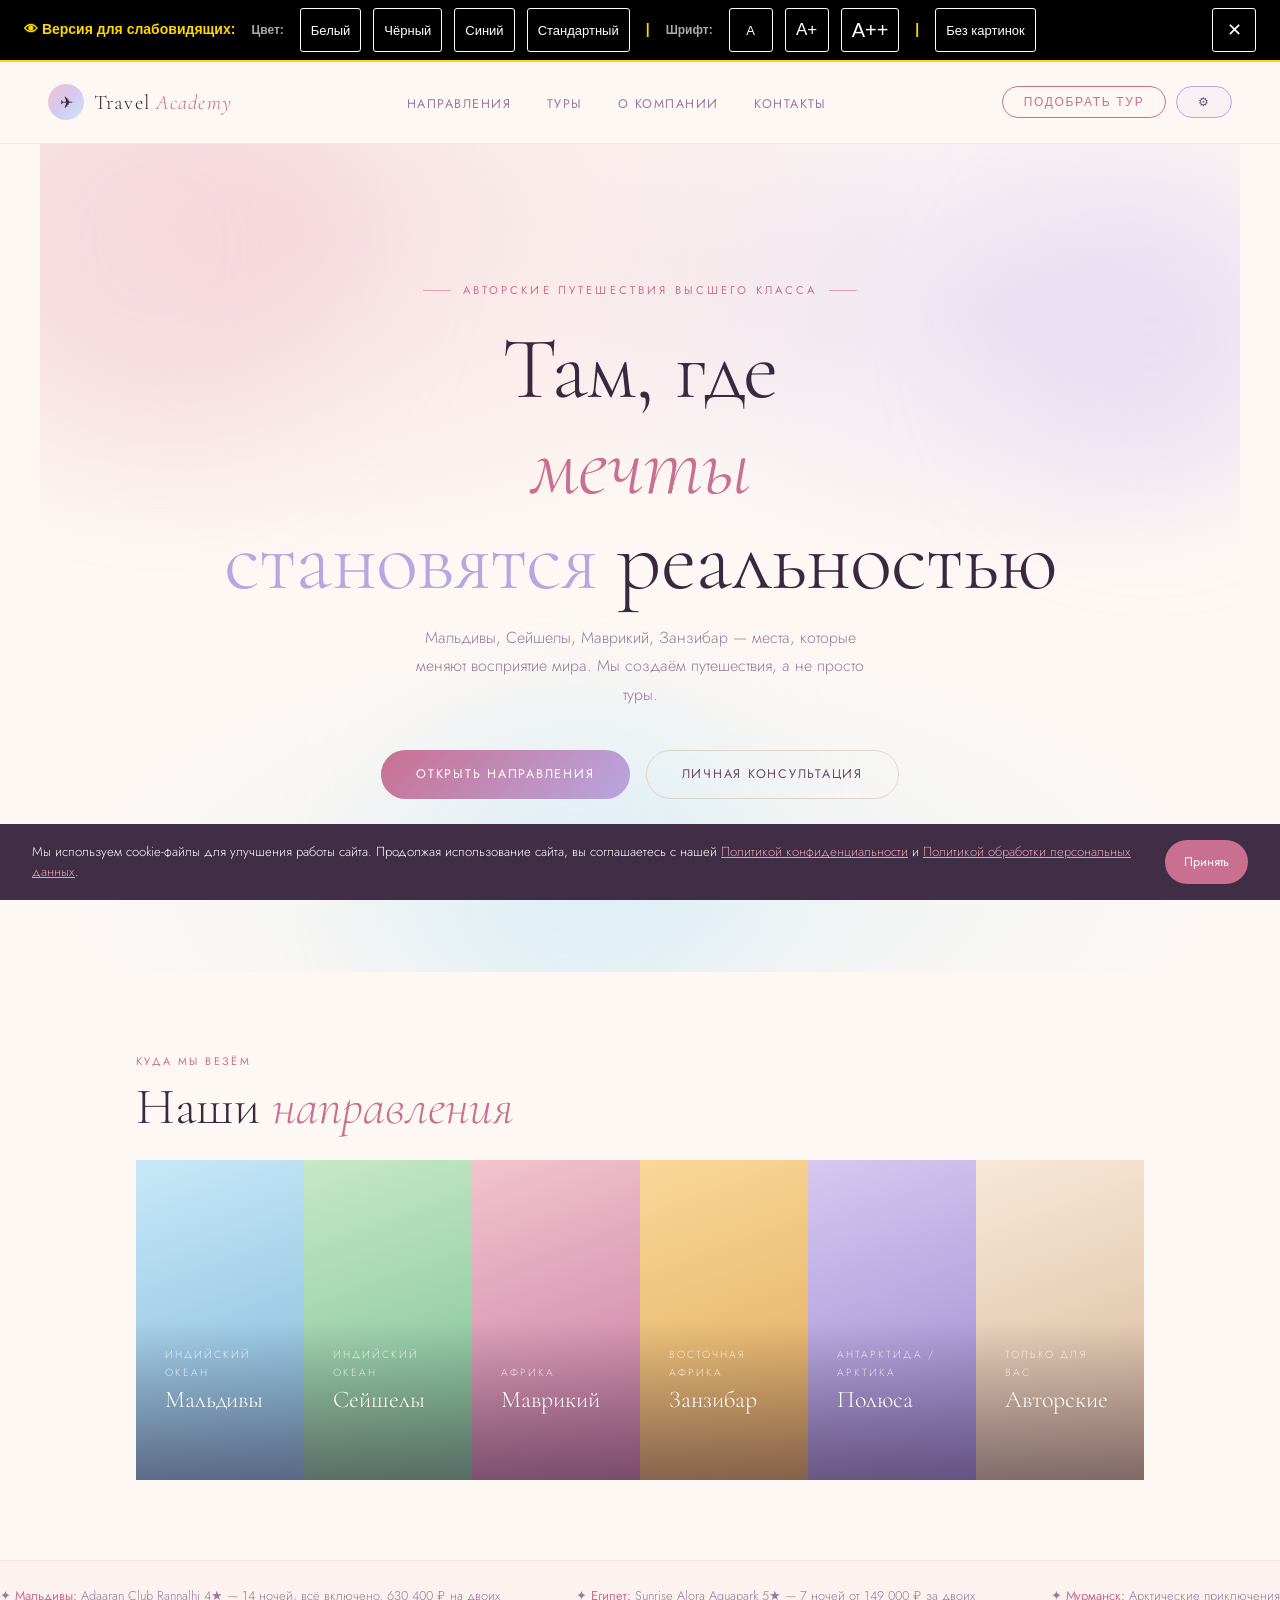
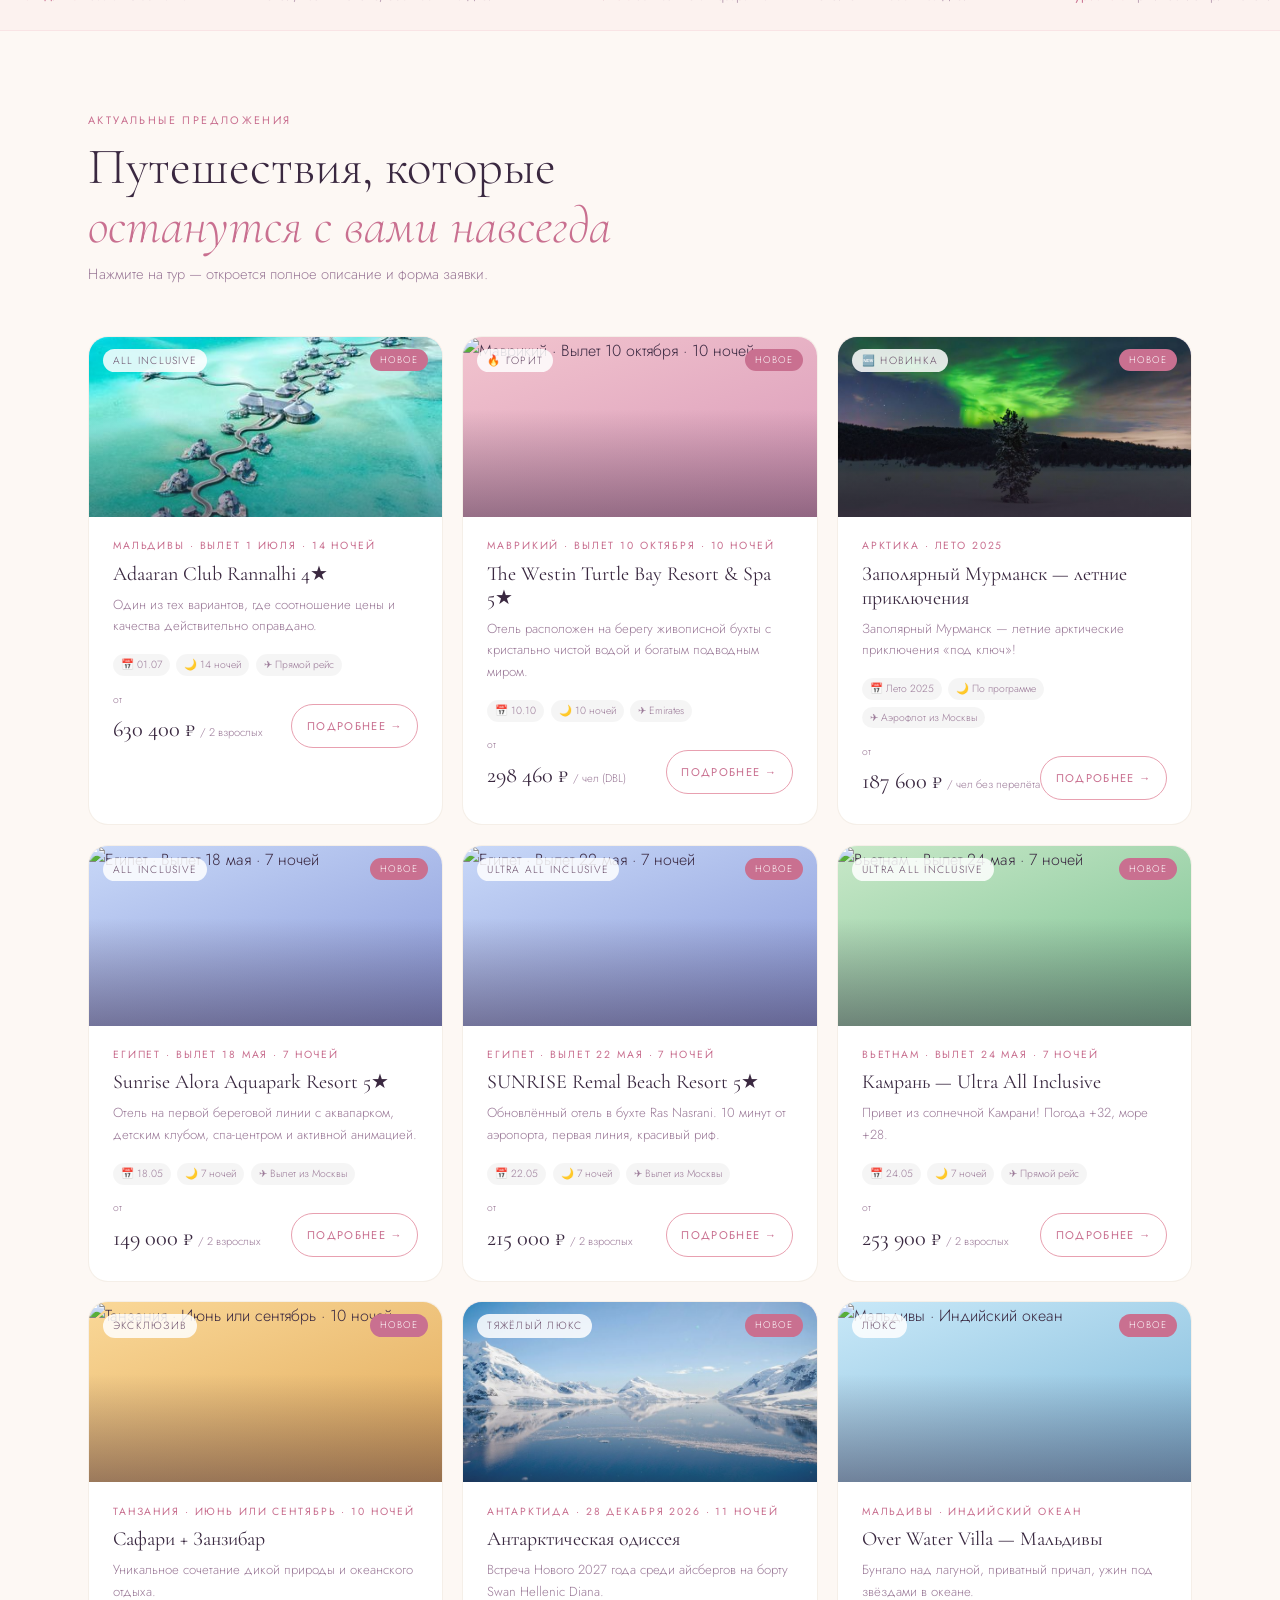
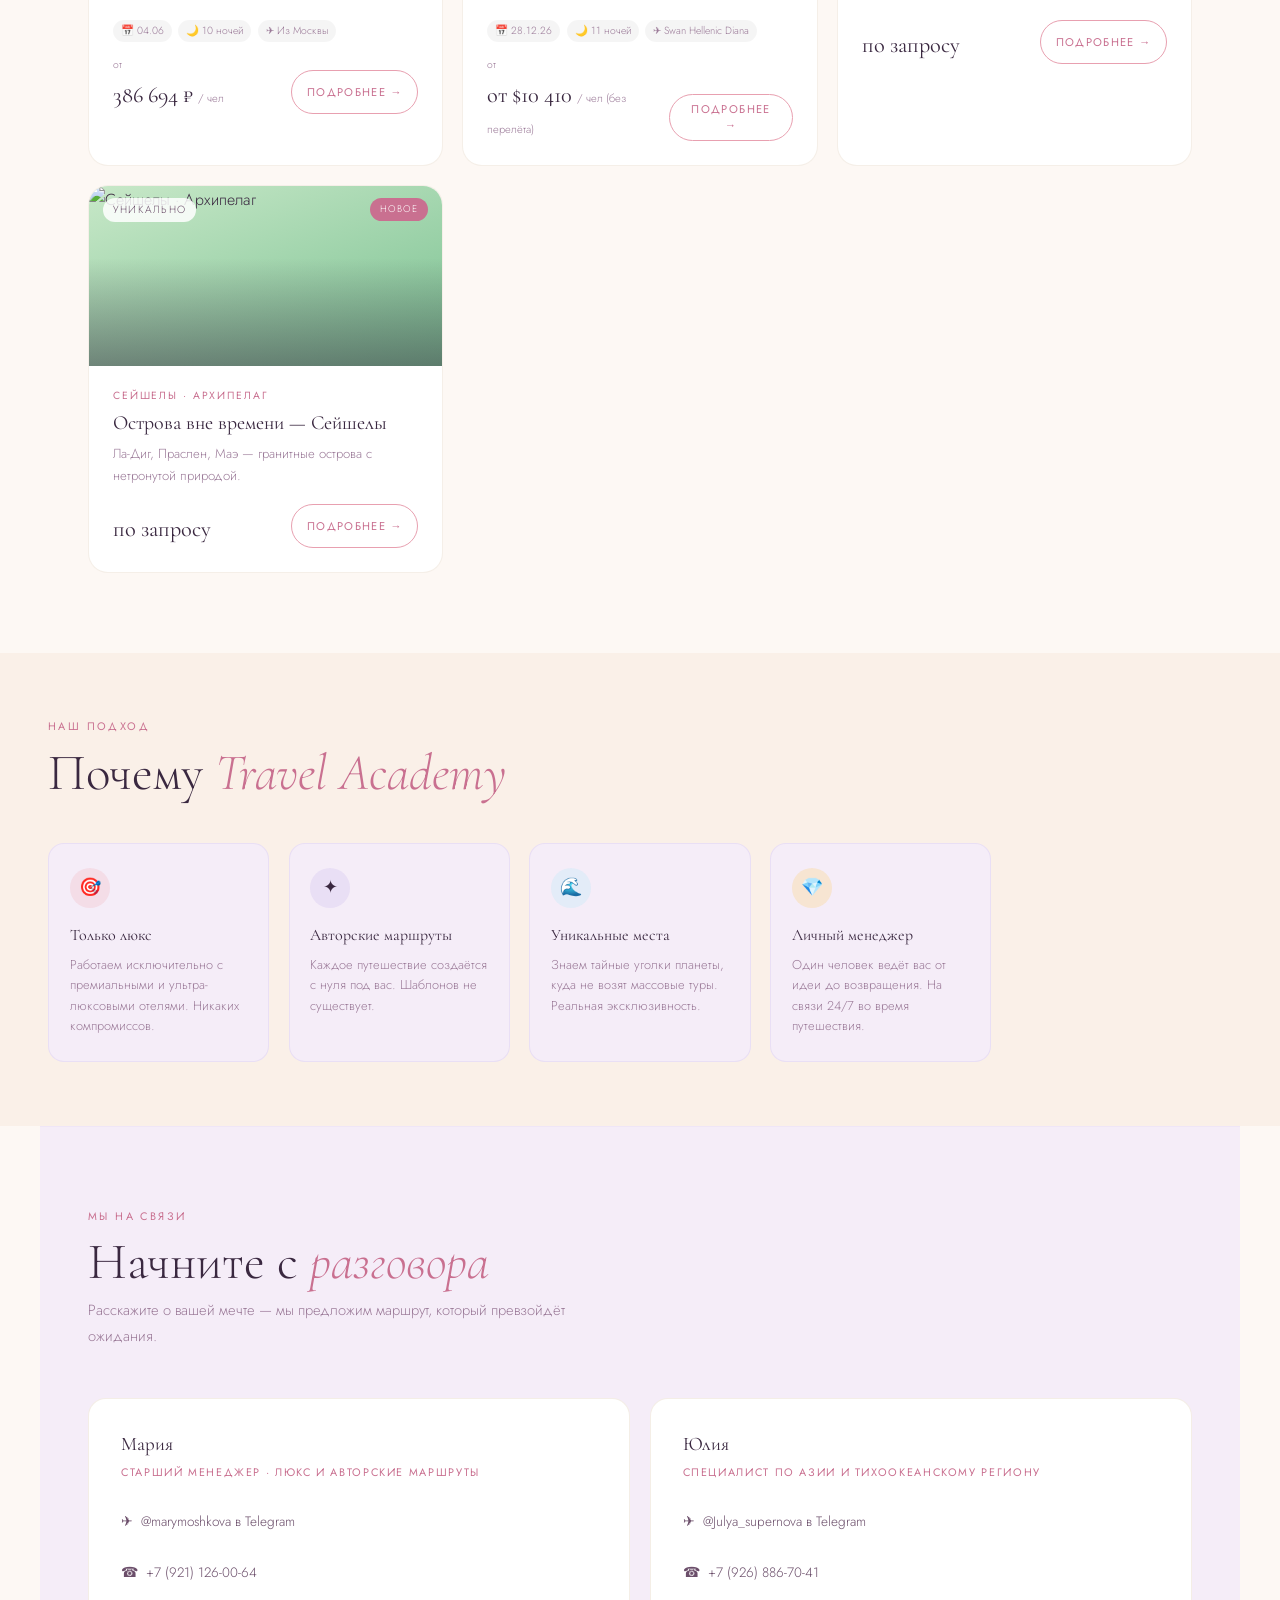
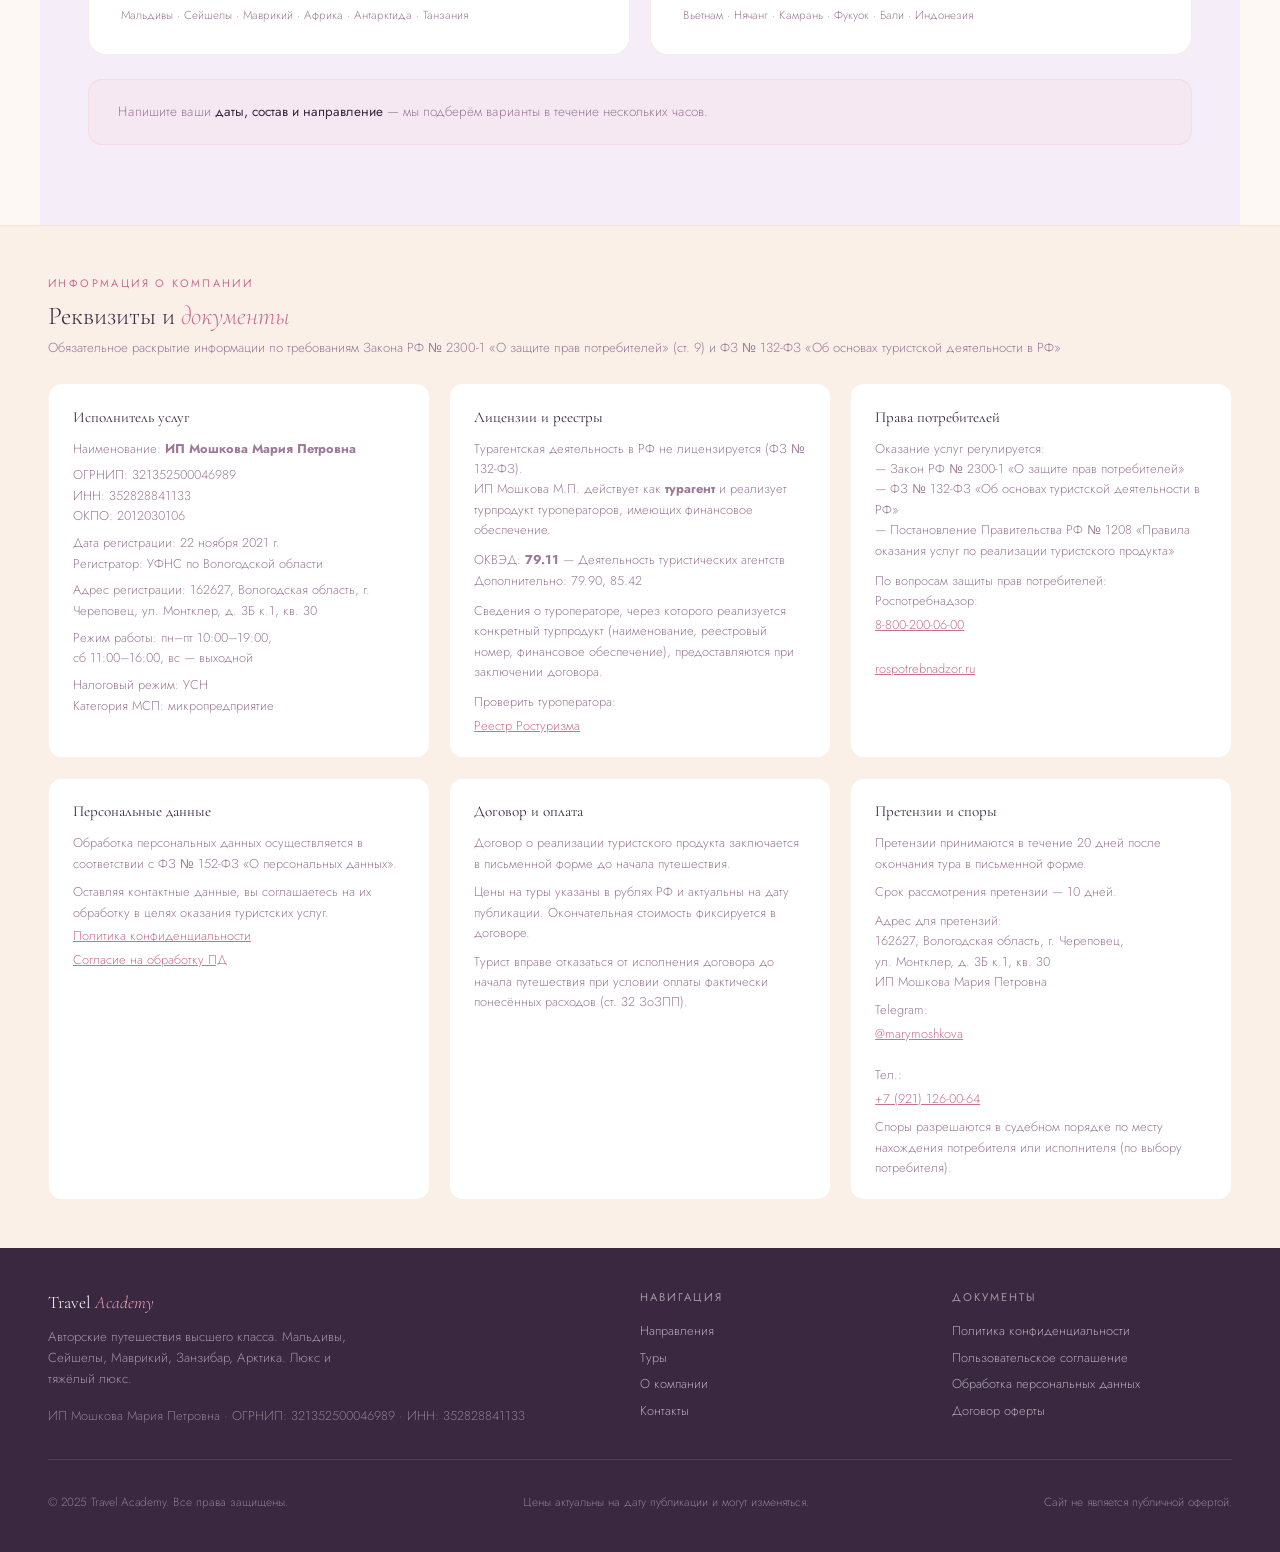
==== commit a4237cf7: "Update index.html" ====
--- a/index.html
+++ b/index.html
@@ -851,7 +851,7 @@
 const DEFAULT_TOURS = [
   {id:1,photo:'[data-uri]',name:'Adaaran Club Rannalhi 4★',dest:'Мальдивы · Вылет 1 июля · 14 ночей',price:'630 400 ₽',psub:'/ 2 взрослых',badge:'ALL INCLUSIVE',date:'01.07',nights:'14 ночей',airline:'Прямой рейс',emoji:'🏝',gradient:GRADS[0],isNew:true,createdAt:Date.now()-1000,desc:'Один из тех вариантов, где соотношение цены и качества действительно оправдано.\n\n✔ Трансфер на скоростном катере ~40 минут\n✔ Компактный, очень зелёный остров\n✔ Уютная, спокойная атмосфера без излишней суеты\n✔ Бесплатный Wi-Fi\n\nПляж: широкая песчаная коса — одно из лучших мест на острове.\n\nНомера: стандарты с террасой/балконом и водные бунгало.\n\nПитание: хороший выбор блюд, морепродукты на ужин.\n\nАнимация: вечером живая музыка или караоке, дискотека до 23:00.\n\n✅ В стоимость включено: перелёт, трансфер, проживание, питание ALL, страховка, багаж 23 кг.'},
   {id:2,photo:'https://images.unsplash.com/photo-1505118380757-91f5f5632de0?w=800&q=80&fit=crop',name:'The Westin Turtle Bay Resort & Spa 5★',dest:'Маврикий · Вылет 10 октября · 10 ночей',price:'298 460 ₽',psub:'/ чел (DBL)',badge:'🔥 Горит',date:'10.10',nights:'10 ночей',airline:'Emirates',emoji:'🌺',gradient:GRADS[1],isNew:true,createdAt:Date.now()-2000,desc:'Отель расположен на берегу живописной бухты с кристально чистой водой и богатым подводным миром.\n\n✅ В стоимость входит:\n— Перелёт Emirates\n— Проживание 10 ночей\n— Полупансион (HB)\n— Медицинская страховка\n\nОтель: прямой доступ к пляжу, несколько ресторанов, спа-центр, водные развлечения.\n\nПродли лето на Маврикии!'},
-  {id:3,photo:'[data-uri]',name:'Заполярный Мурманск — летние приключения',dest:'Арктика · Лето 2025',price:'187 600 ₽',psub:'/ чел без перелёта',badge:'🆕 НОВИНКА',date:'Лето 2025',nights:'По программе',airline:'Аэрофлот из Москвы',emoji:'🐘',gradient:GRADS[3],isNew:true,createdAt:Date.now()-3000,desc:'Заполярный Мурманск — летние арктические приключения «под ключ»!\n\n⏩ В стоимость включено:\n— Трансферы и проживание по программе\n— Отель в Мурманске + лагерь/кемпер/коттедж/эко-сфера на выбор\n— Экскурсионное обслуживание с переездами\n\n⏩ Программа:\n— Выход в море и снорклинг с китами\n— Сафари на самой северной точке Европы\n— Посещение коренных народов + кормление оленей\n— Гастрономия: крабы, морепродукты, оленина\n\n💰 от 187 600 руб. без перелёта\n💰 от 209 000 руб. с Аэрофлотом из Москвы'},
+  {id:3,photo:'[data-uri]',name:'Заполярный Мурманск — летние приключения',dest:'Арктика · Лето 2025',price:'187 600 ₽',psub:'/ чел без перелёта',badge:'🆕 НОВИНКА',date:'Лето 2025',nights:'По программе',airline:'Аэрофлот из Москвы',emoji:'🐘',gradient:GRADS[3],isNew:true,createdAt:Date.now()-3000,desc:'Заполярный Мурманск — летние арктические приключения «под ключ»!\n\n⏩ В стоимость включено:\n— Трансферы и проживание по программе\n— Отель в Мурманске + лагерь/кемпер/коттедж/эко-сфера на выбор\n— Экскурсионное обслуживание с переездами\n\n⏩ Программа:\n— Выход в море и снорклинг с китами\n— Сафари на самой северной точке Европы\n— Посещение коренных народов + кормление оленей\n— Гастрономия: крабы, морепродукты, оленина\n\n💰 от 187 600 руб. без перелёта\n💰 от 209 000 руб. с Аэрофлотом из Москвы'},
   {id:4,photo:'https://images.unsplash.com/photo-1553913861-c0fddf2619ee?w=800&q=80&fit=crop&auto=format',name:'Sunrise Alora Aquapark Resort 5★',dest:'Египет · Вылет 18 мая · 7 ночей',price:'149 000 ₽',psub:'/ 2 взрослых',badge:'ALL INCLUSIVE',date:'18.05',nights:'7 ночей',airline:'Вылет из Москвы',emoji:'🌅',gradient:GRADS[6],isNew:true,createdAt:Date.now()-4000,desc:'Отель на первой береговой линии с аквапарком, детским клубом, спа-центром и активной анимацией.\n\nИдеально для семейного отдыха!\n\n✨ Вылет 18.05, 7 ночей\n✨ ALL INCLUSIVE\n✨ Аквапарк, детский клуб, спа\n\n💰 149 000 ₽ за двоих'},
   {id:5,photo:'https://images.unsplash.com/photo-1544551763-46a013bb70d5?w=800&q=80&fit=crop&auto=format',name:'SUNRISE Remal Beach Resort 5★',dest:'Египет · Вылет 22 мая · 7 ночей',price:'215 000 ₽',psub:'/ 2 взрослых',badge:'ULTRA ALL INCLUSIVE',date:'22.05',nights:'7 ночей',airline:'Вылет из Москвы',emoji:'🌊',gradient:GRADS[6],isNew:true,createdAt:Date.now()-5000,desc:'Обновлённый отель в бухте Ras Nasrani. 10 минут от аэропорта, первая линия, красивый риф.\n\n💥 Преимущества:\n— Современный дизайн номеров\n— Концепция SUNRISE Grand Select с усиленным питанием\n— Красивый риф и бухта для снорклинга\n\n🏖 Пляж: понтон ~30 метров, зона Posh Club.\n\n🍓 Питание: основной ресторан, a la carte, ресторан Маяк с авторской подачей.\n\nЕсть 4 взрослых бассейна, swim up с подогревом, спа, тренажёрный зал.'},
   {id:6,photo:'https://images.unsplash.com/photo-1528127269322-539801943592?w=800&q=80&fit=crop&auto=format',name:'Камрань — Ultra All Inclusive',dest:'Вьетнам · Вылет 24 мая · 7 ночей',price:'253 900 ₽',psub:'/ 2 взрослых',badge:'ULTRA ALL INCLUSIVE',date:'24.05',nights:'7 ночей',airline:'Прямой рейс',emoji:'🌴',gradient:GRADS[4],isNew:true,createdAt:Date.now()-6000,desc:'Привет из солнечной Камрани! Погода +32, море +28.\n\nОтдых в новом отеле нового уровня — основанного на чувствах и эмоциях:\n— Меню подушек\n— Меню ароматов\n— Чайные церемонии\n— Кулинарные мастер-классы\n— Мастер-класс по изготовлению арома-масел\n— Шоу фонтанов\n\n💰 253 900 руб. за 2 взрослых\nРасчёт на ваши даты — по запросу.'},
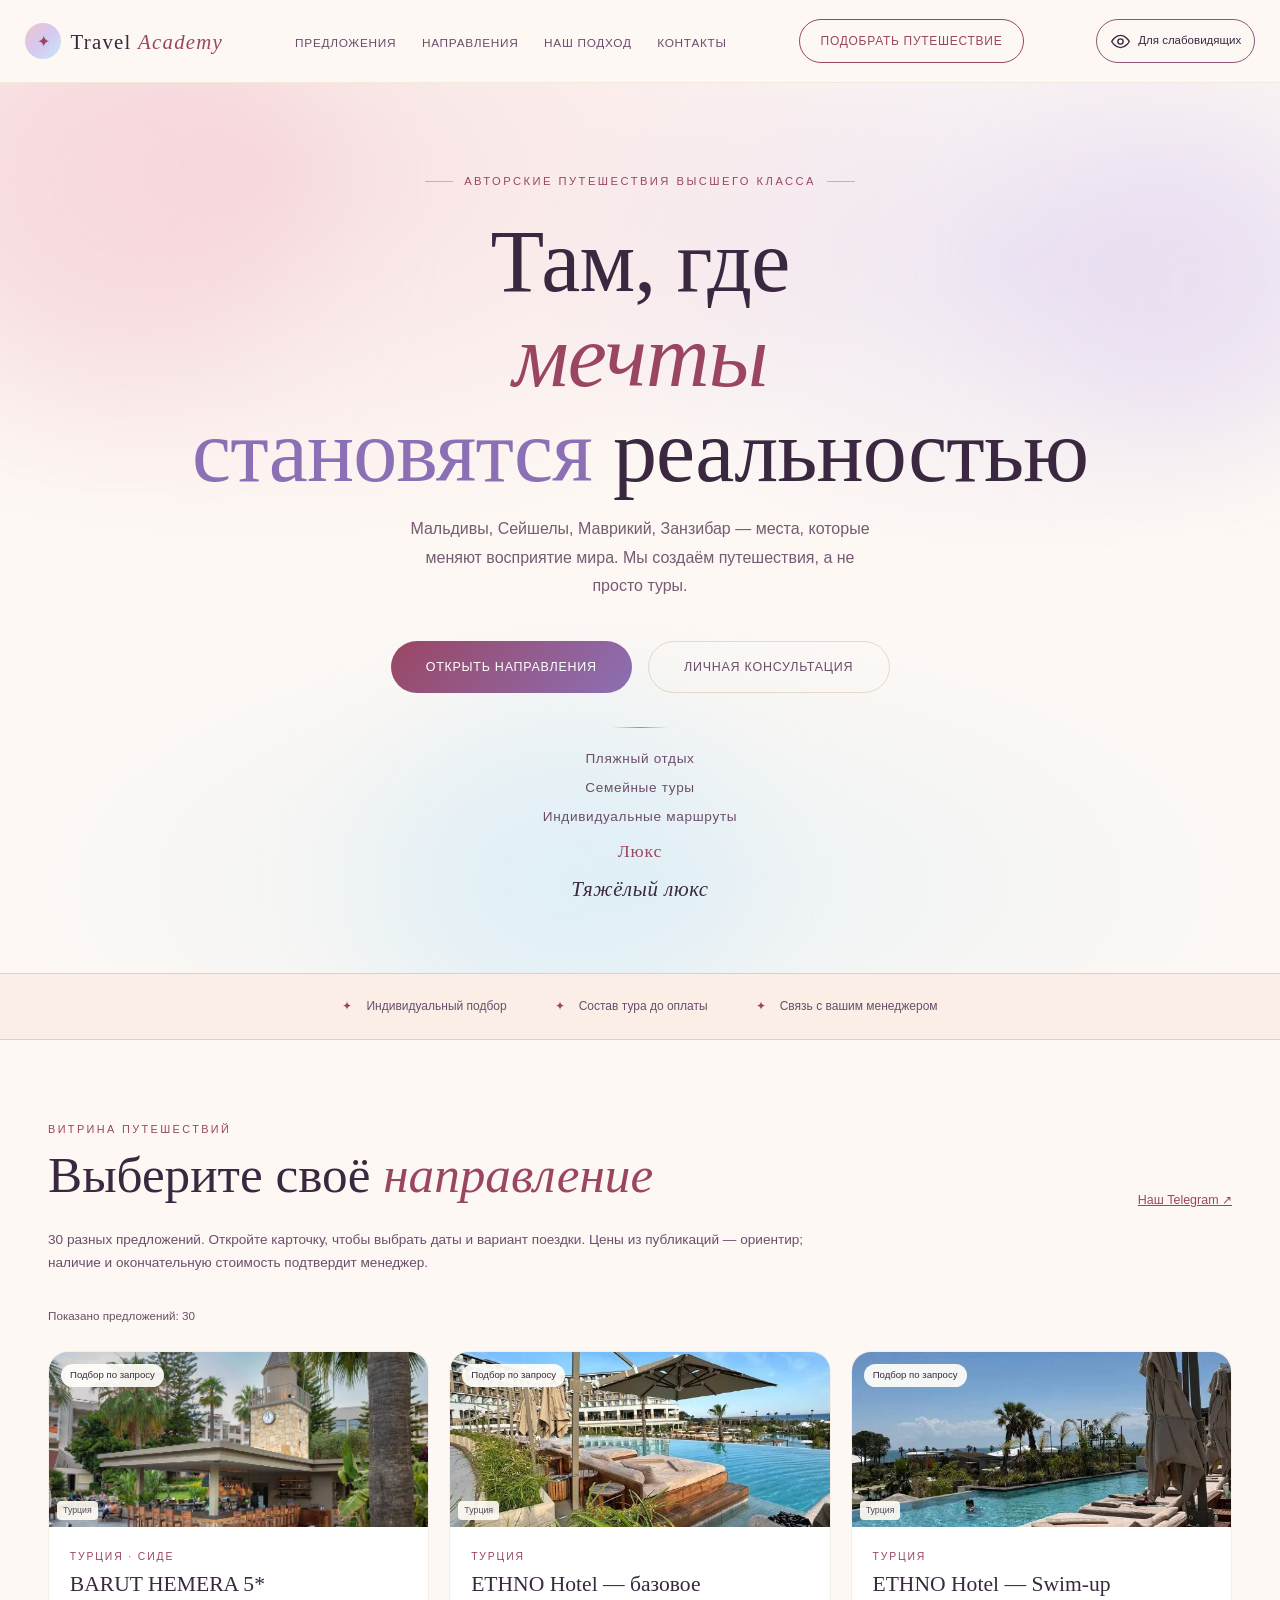
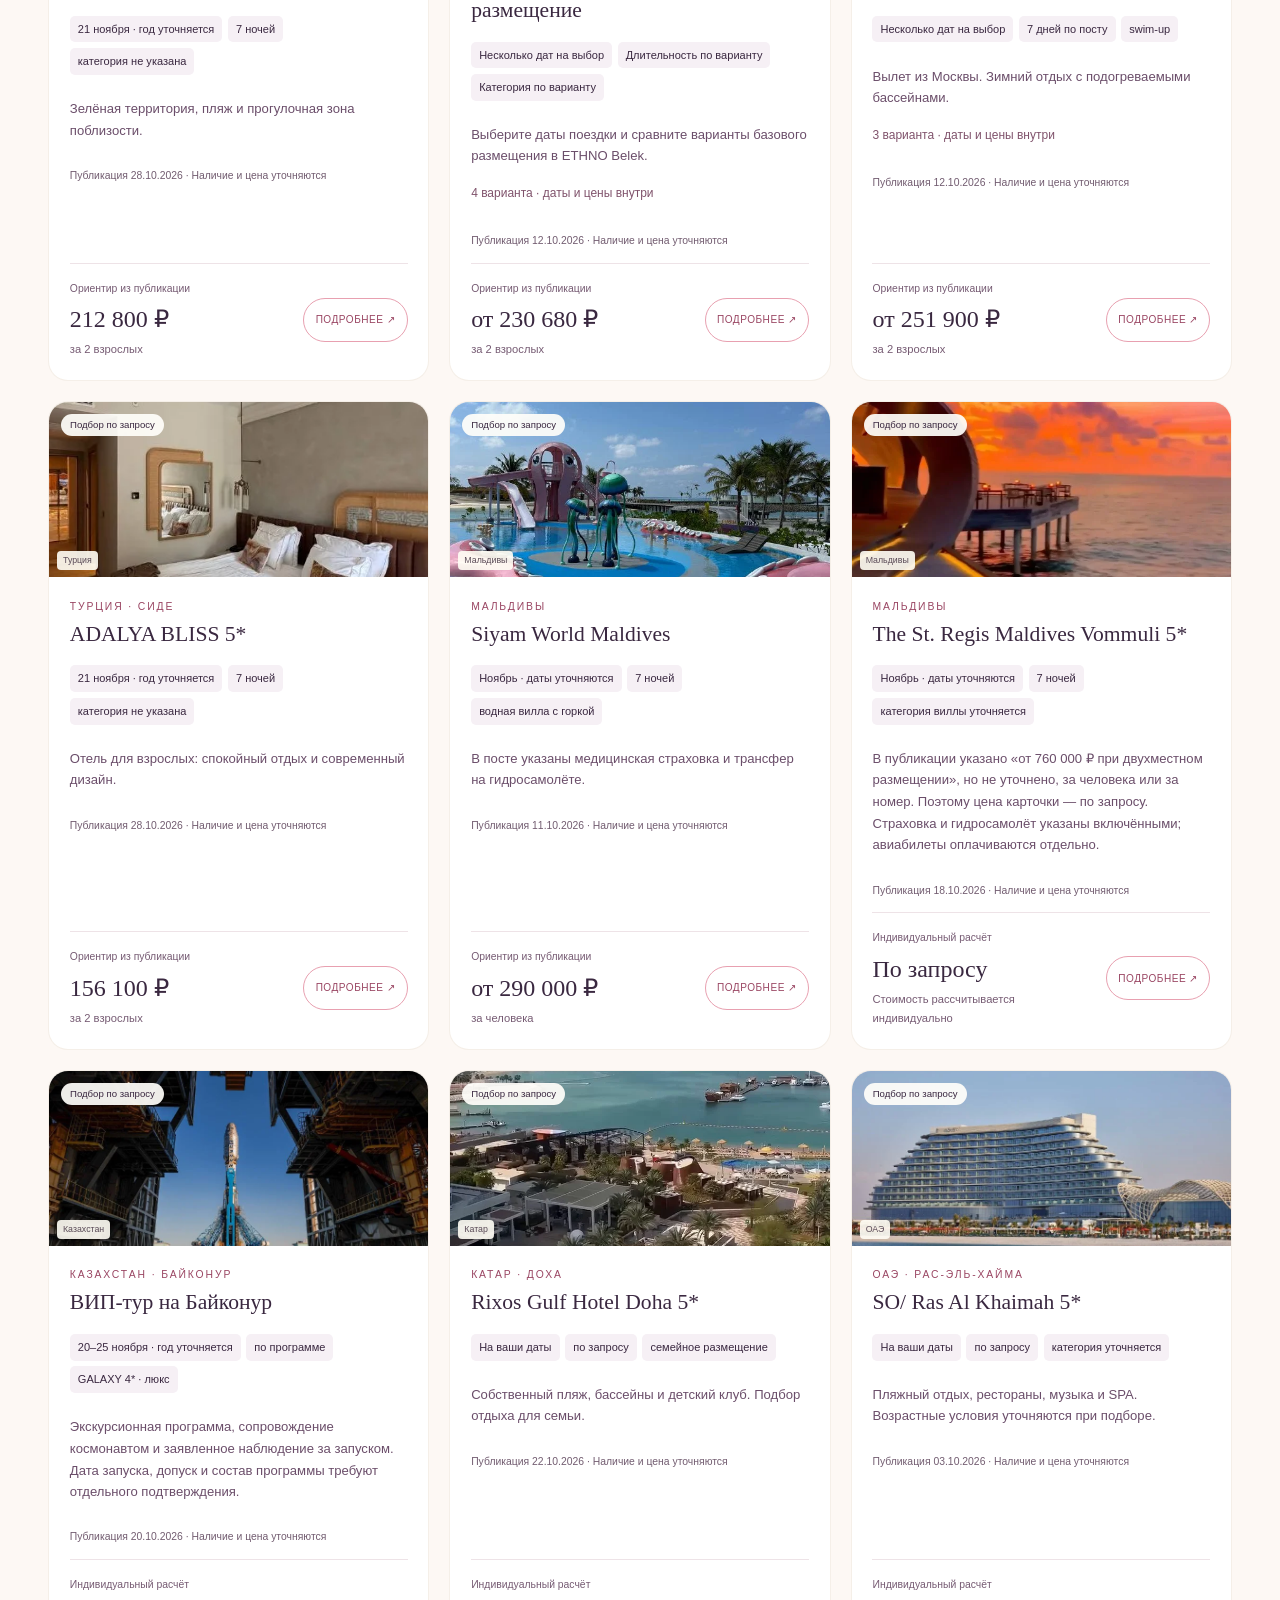
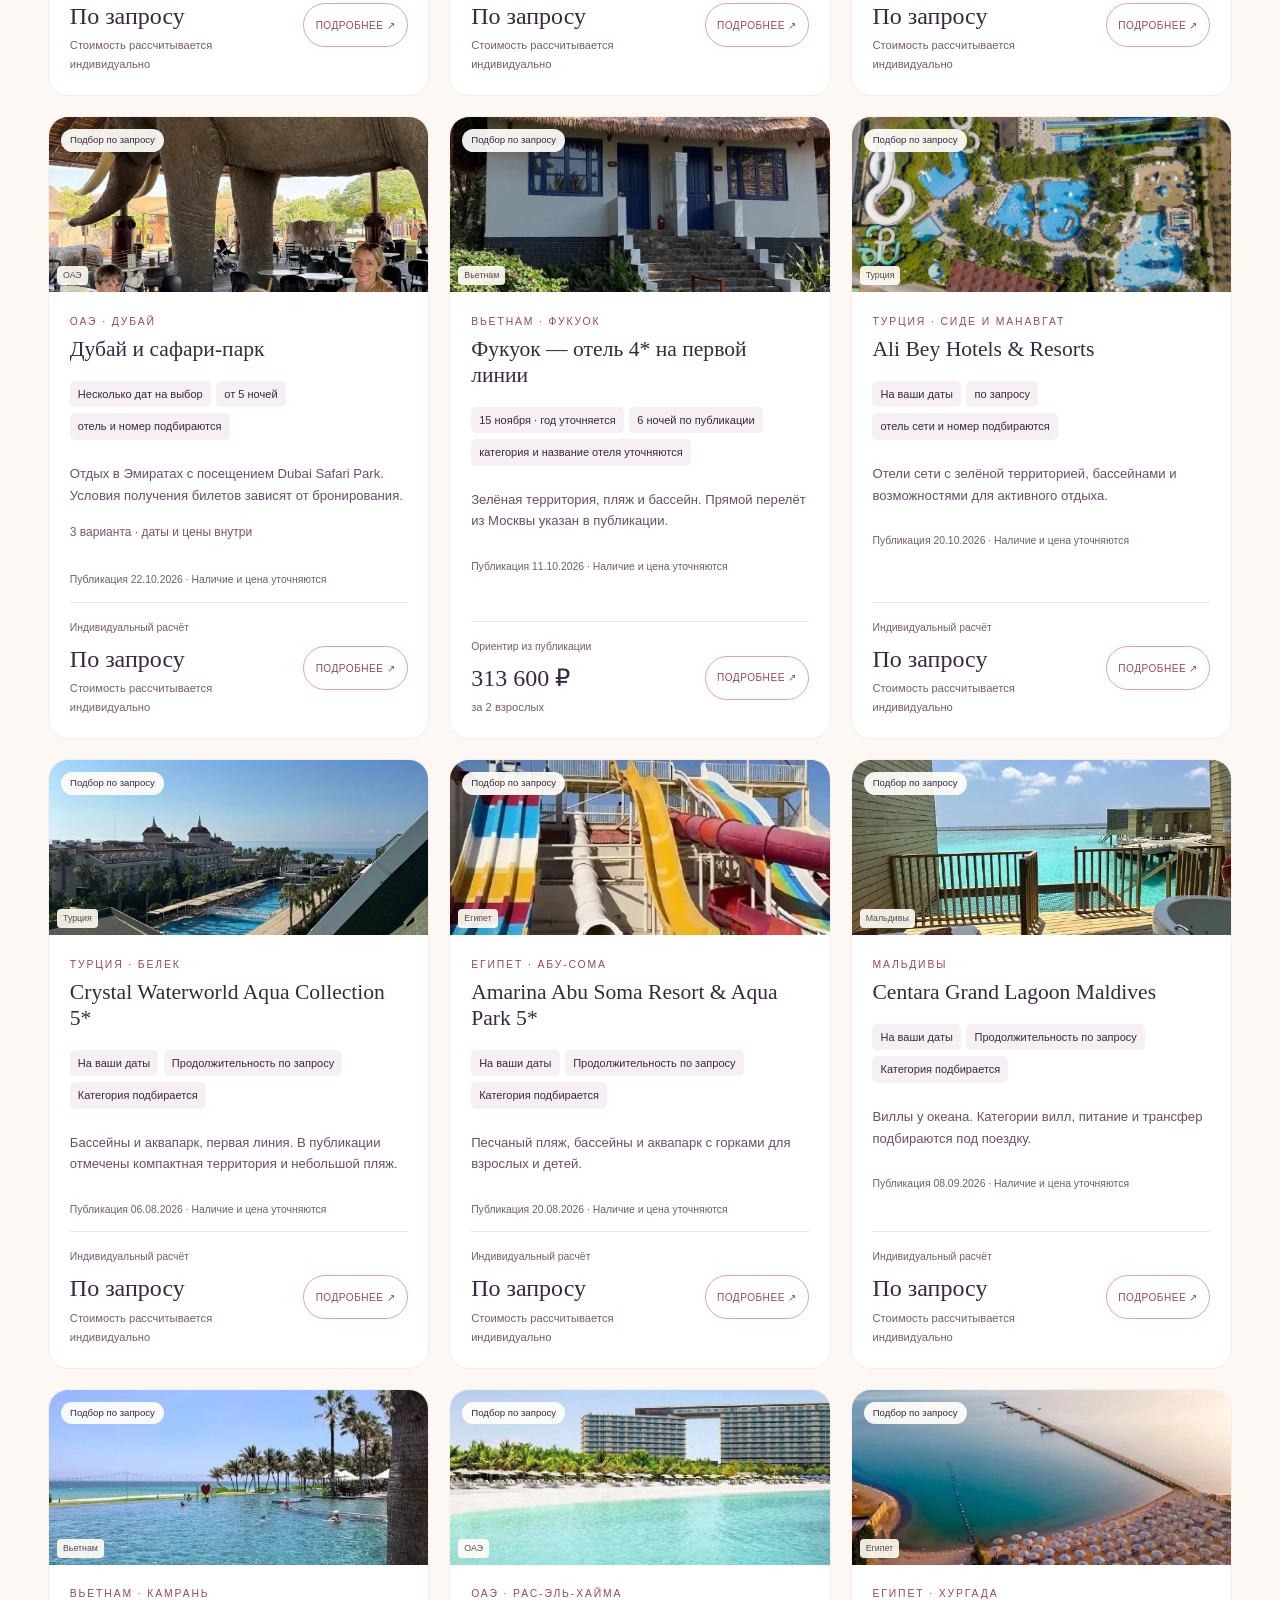
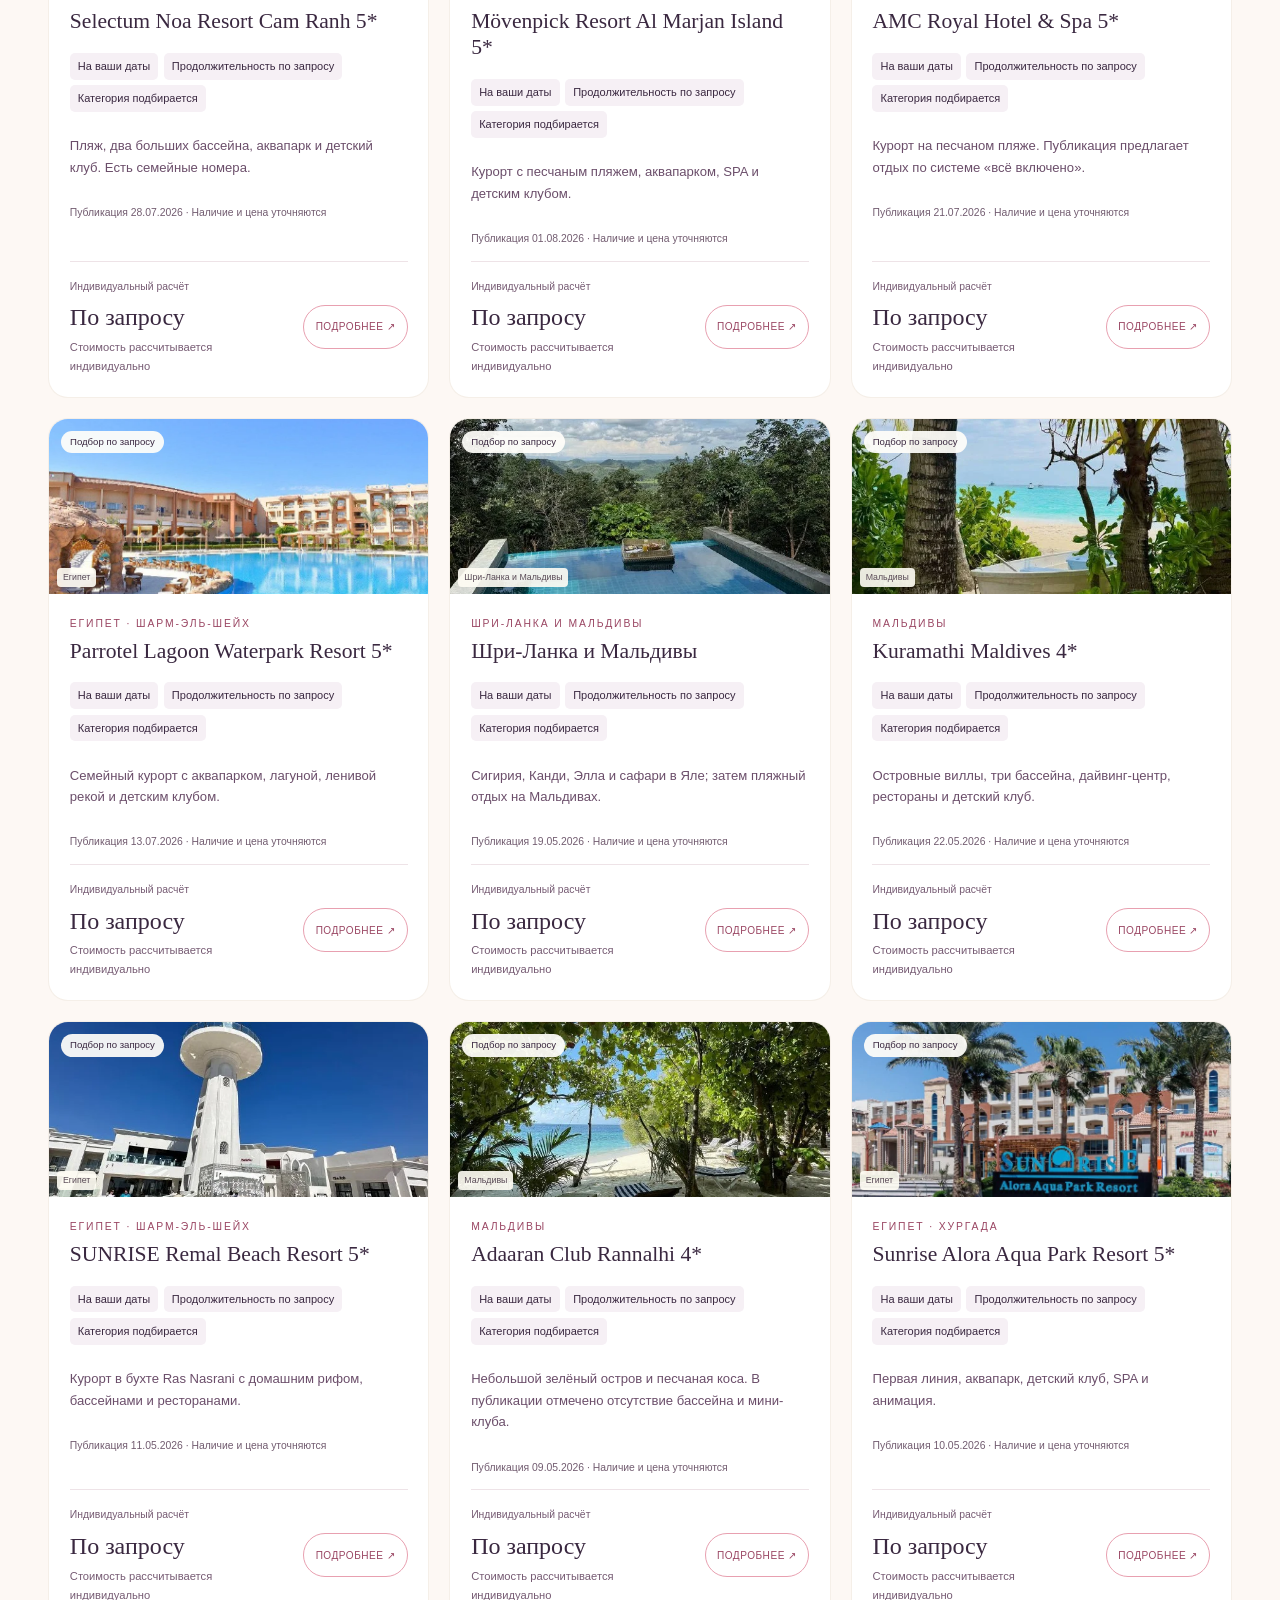
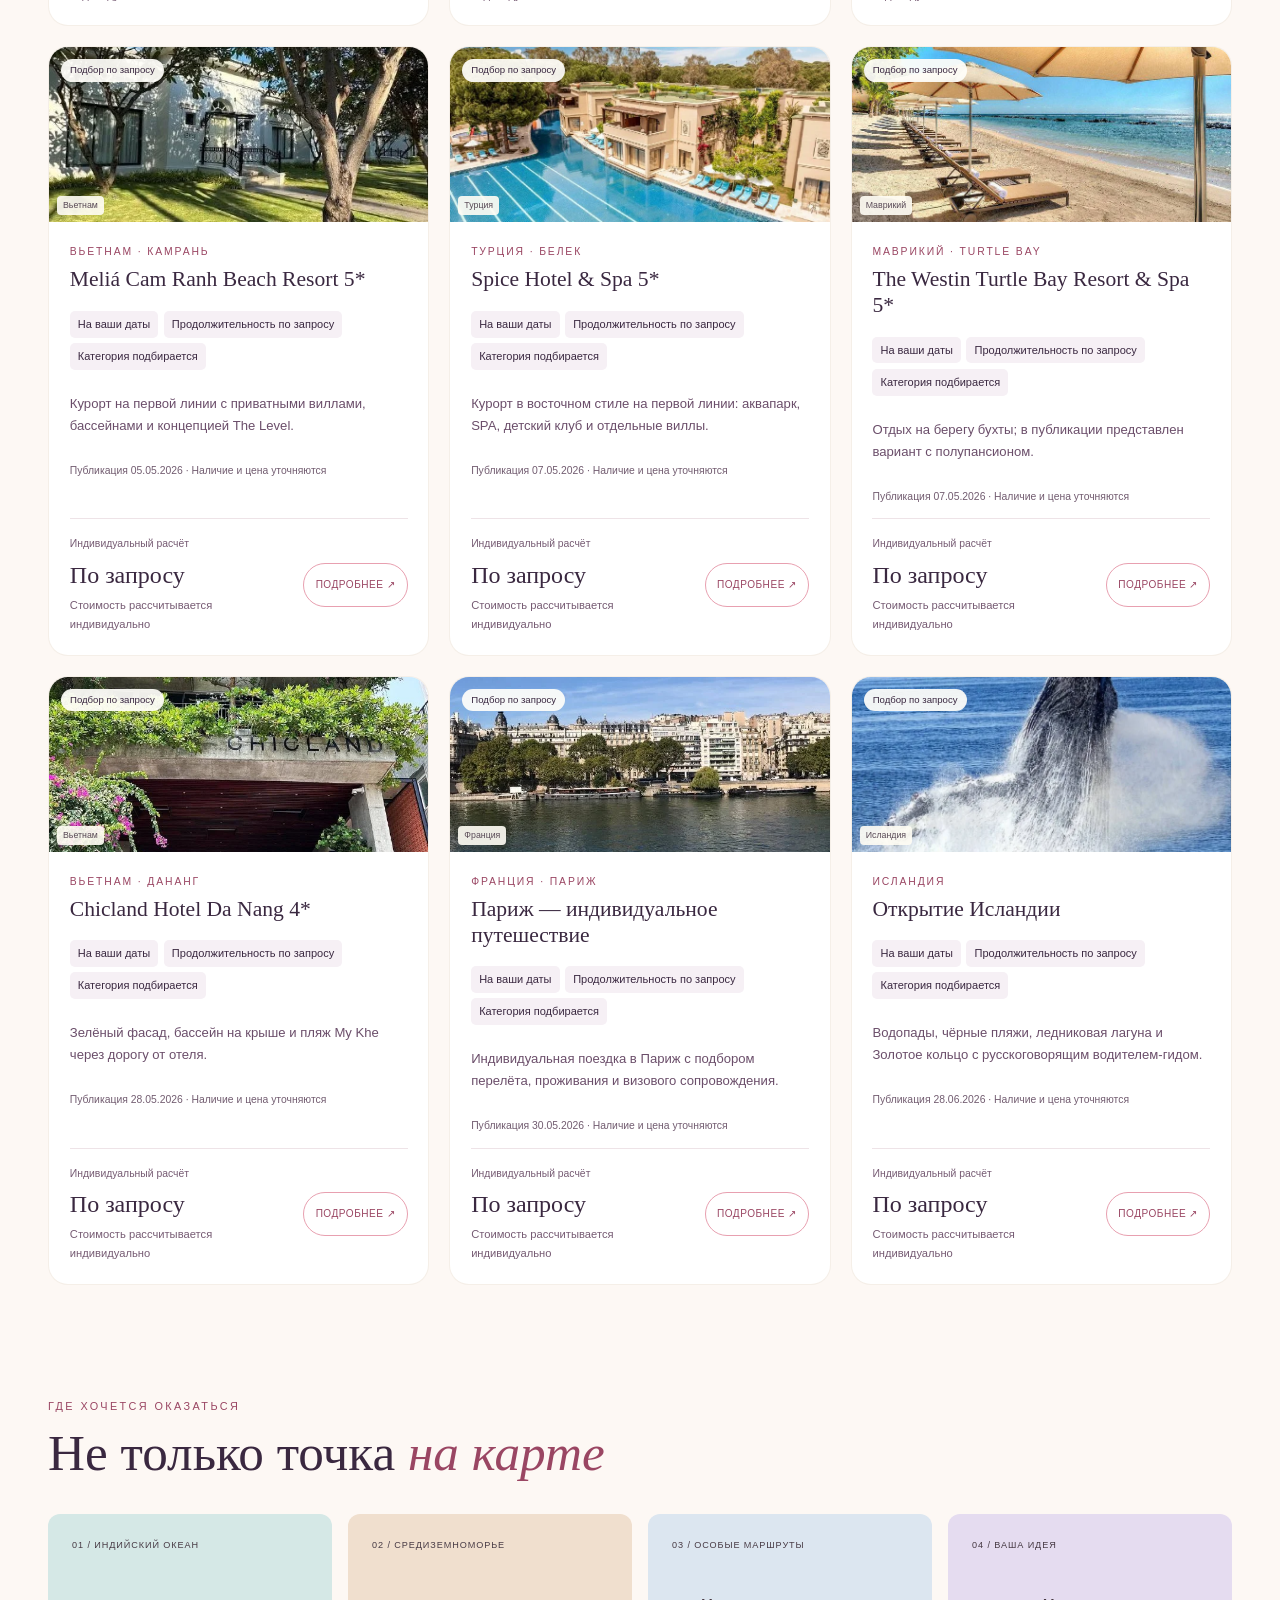
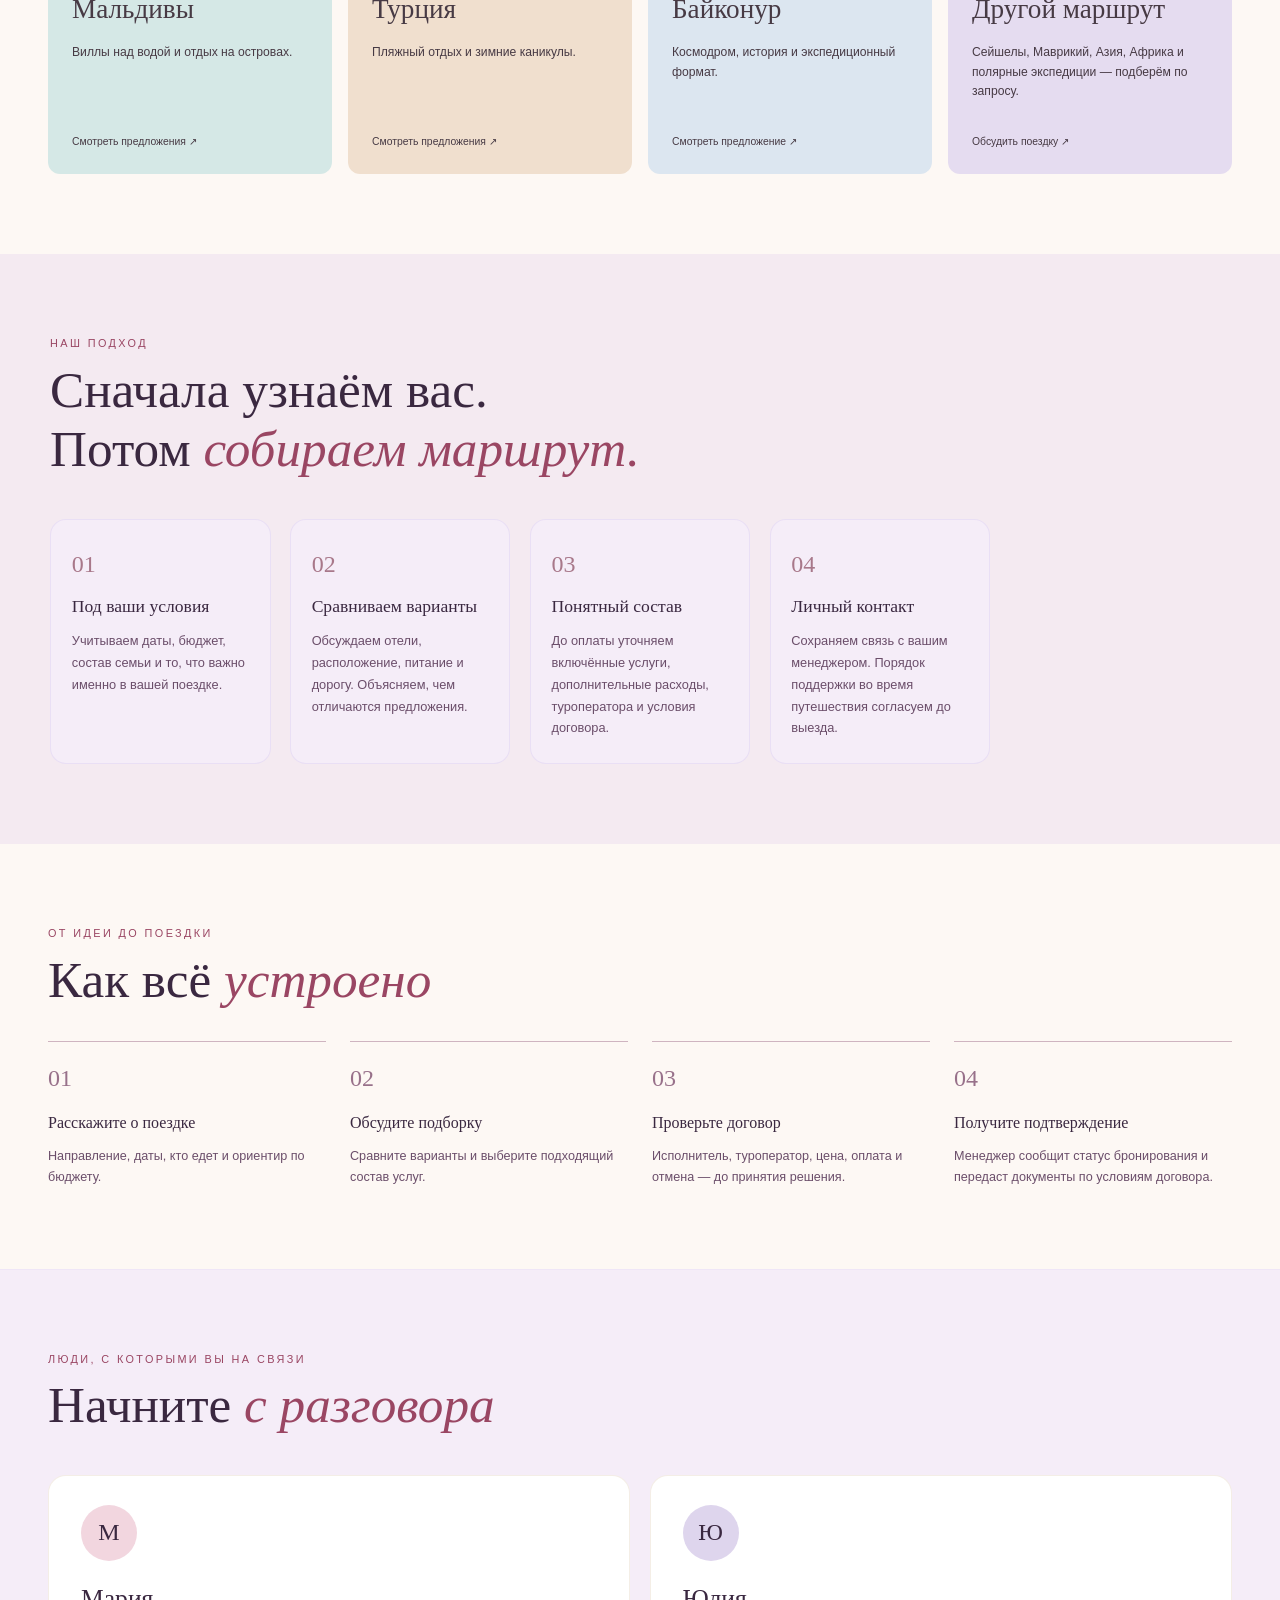
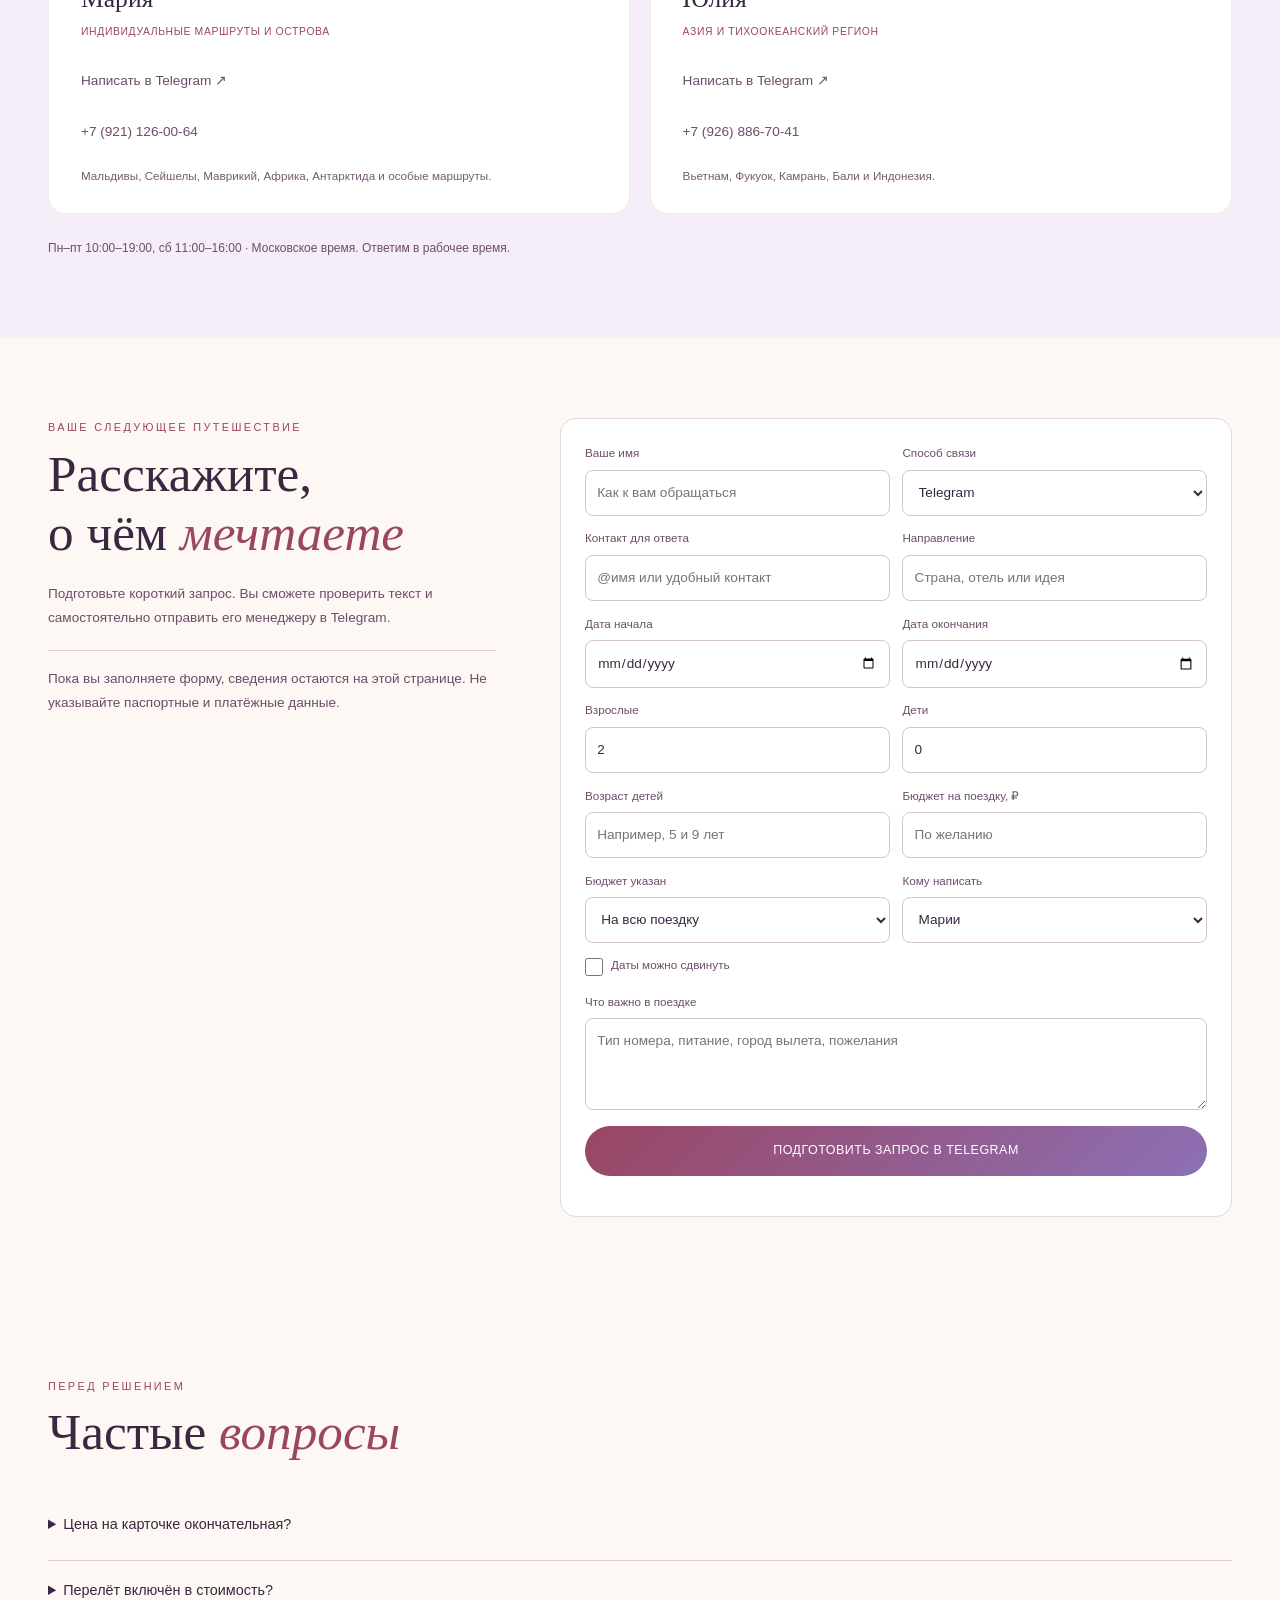
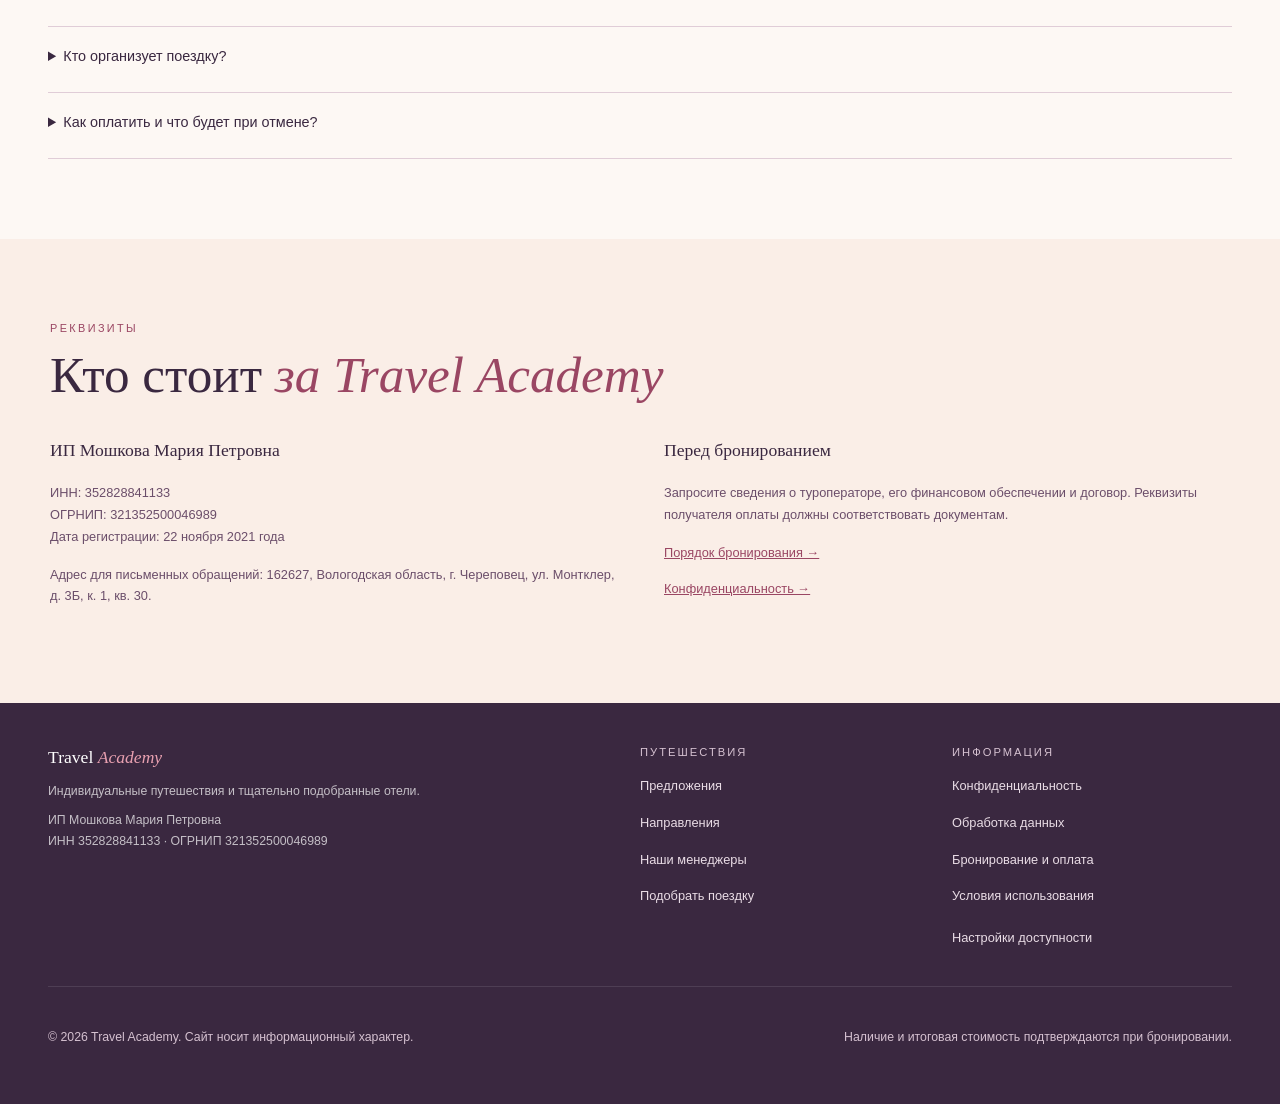
==== commit 7c080e0c: "Publish Travel Academy v9 catalog and galleries for Netlify" ====
--- a/index.html
+++ b/index.html
@@ -1,404 +1,9 @@
-<!DOCTYPE html>
-<html lang="ru">
-<head>
-<meta charset="UTF-8">
-<meta name="viewport" content="width=device-width, initial-scale=1.0">
-<title>Travel Academy — Авторские путешествия высшего класса</title>
-<meta name="description" content="Турагентство Travel Academy — авторские туры на Мальдивы, Сейшелы, Маврикий, Занзибар. Люкс и тяжёлый люкс. Контакты: +7 (921) 126-00-64">
-<link href="https://fonts.googleapis.com/css2?family=Cormorant+Garamond:ital,wght@0,300;0,400;0,600;1,300;1,400&family=Jost:wght@300;400;500&display=swap" rel="stylesheet">
-<style>
-/* ===== ПАНЕЛЬ СЛАБОВИДЯЩИХ ===== */
-.vi-bar {
-  background: #000;
-  color: #fff;
-  padding: 8px 24px;
-  display: flex;
-  align-items: center;
-  gap: 12px;
-  flex-wrap: wrap;
-  font-family: Arial, sans-serif;
-  font-size: 14px;
-  border-bottom: 2px solid #FFD700;
-  position: sticky;
-  top: 0;
-  z-index: 200;
-}
-.vi-bar span { color: #FFD700; font-weight: bold; margin-right: 4px; }
-.vi-btn {
-  background: transparent;
-  border: 1px solid #fff;
-  color: #fff;
-  padding: 4px 10px;
-  cursor: pointer;
-  font-family: Arial, sans-serif;
-  font-size: 13px;
-  border-radius: 3px;
-  transition: background 0.2s, color 0.2s;
-  min-width: 44px; min-height: 44px;
-  display: flex; align-items: center; justify-content: center;
-}
-.vi-btn:hover, .vi-btn:focus { background: #FFD700; color: #000; outline: 2px solid #fff; }
-.vi-btn.active { background: #FFD700; color: #000; }
-.vi-sep { color: #555; margin: 0 4px; }
-.vi-close { margin-left: auto; font-size: 18px; }
-
-/* ===== РЕЖИМЫ СЛАБОВИДЯЩИХ ===== */
-body.vi-white { background: #fff !important; color: #000 !important; }
-body.vi-black { background: #000 !important; color: #fff !important; }
-body.vi-blue  { background: #063462 !important; color: #fff !important; }
-body.vi-white *, body.vi-black *, body.vi-blue * {
-  background: transparent !important;
-  color: inherit !important;
-  border-color: currentColor !important;
-  font-family: Arial, sans-serif !important;
-  text-shadow: none !important;
-  box-shadow: none !important;
-}
-body.vi-white a { color: #0000EE !important; }
-body.vi-black a { color: #FFD700 !important; }
-body.vi-blue  a { color: #FFD700 !important; }
-body.vi-white .vi-bar, body.vi-black .vi-bar, body.vi-blue .vi-bar {
-  background: #000 !important; color: #fff !important;
-}
-body.vi-white .vi-btn, body.vi-black .vi-btn, body.vi-blue .vi-btn {
-  color: #fff !important; border-color: #fff !important;
-}
-body[data-font="large"]  { font-size: 20px !important; }
-body[data-font="xlarge"] { font-size: 24px !important; }
-body[data-font="normal"] { font-size: 16px !important; }
-body.vi-noimg img { display: none !important; }
-body.vi-noimg .tour-img, body.vi-noimg .dest-bg { display: none !important; }
-
-/* ===== SKIP LINK (доступность) ===== */
-.skip-link {
-  position: absolute; top: -100px; left: 0; z-index: 999;
-  background: #FFD700; color: #000; padding: 8px 16px;
-  font-family: Arial, sans-serif; font-weight: bold;
-  text-decoration: none; border-radius: 0 0 4px 0;
-  transition: top 0.2s;
-}
-.skip-link:focus { top: 0; }
-
-/* ===== BASE ===== */
-*, *::before, *::after { box-sizing: border-box; margin: 0; padding: 0; }
-:root {
-  --rose: #F2C4CE; --rose-mid: #E8A0B0; --rose-deep: #C97090;
-  --lavender: #D6C8F0; --lav-mid: #B8A6E0;
-  --sky: #C8E8F8; --cream: #FDF8F4; --warm: #FAF0E8; --mist: #F5EDF8;
-  --ink: #3A2840; --ink-mid: #6B4E6A; --ink-soft: #9B7A98;
-  --gold: #C8A882;
-}
-body {
-  font-family: 'Jost', sans-serif;
-  background: var(--cream); color: var(--ink);
-  overflow-x: hidden; font-weight: 300; font-size: 16px;
-  line-height: 1.7;
-}
-a:focus, button:focus { outline: 3px solid #C97090; outline-offset: 2px; }
-img { max-width: 100%; height: auto; }
-
-/* ===== NAV ===== */
-nav {
-  display: flex; align-items: center; justify-content: space-between;
-  padding: 1.4rem 3rem;
-  background: rgba(253,248,244,0.92);
-  backdrop-filter: blur(16px);
-  border-bottom: 1px solid rgba(200,168,130,0.2);
-  position: sticky; top: 0; z-index: 100;
-}
-.logo-wrap { display: flex; align-items: center; gap: 0.6rem; }
-.logo-icon {
-  width: 36px; height: 36px;
-  background: linear-gradient(135deg,#F2C4CE,#D6C8F0,#C8E8F8);
-  border-radius: 50%; display: flex; align-items: center; justify-content: center;
-  font-size: 16px; aria-hidden: true;
-}
-.logo-text { font-family:'Cormorant Garamond',serif; font-size:1.3rem; font-weight:300; letter-spacing:0.06em; color:var(--ink); }
-.logo-text em { color:var(--rose-deep); font-style:italic; }
-nav ul { display:flex; gap:2.2rem; list-style:none; }
-nav ul a { font-size:0.78rem; font-weight:400; letter-spacing:0.12em; text-transform:uppercase; color:var(--ink-soft); text-decoration:none; transition:color 0.2s; }
-nav ul a:hover { color:var(--rose-deep); }
-.nav-cta { font-size:0.75rem; font-weight:400; letter-spacing:0.14em; text-transform:uppercase; background:transparent; border:1px solid var(--rose-deep); color:var(--rose-deep); padding:0.5rem 1.3rem; border-radius:40px; cursor:pointer; transition:all 0.25s; }
-.nav-cta:hover { background:var(--rose-deep); color:white; }
-
-/* ===== HERO ===== */
-.hero { min-height:92vh; display:flex; flex-direction:column; align-items:center; justify-content:center; text-align:center; padding:6rem 2rem 4rem; position:relative; overflow:hidden; }
-.hero-bg { position:absolute; inset:0; z-index:0; background:radial-gradient(ellipse 90% 70% at 20% 10%,rgba(242,196,206,0.45) 0%,transparent 60%),radial-gradient(ellipse 70% 60% at 80% 20%,rgba(214,200,240,0.4) 0%,transparent 55%),radial-gradient(ellipse 80% 50% at 50% 90%,rgba(200,232,248,0.35) 0%,transparent 60%),var(--cream); }
-.hero-orb { position:absolute; border-radius:50%; filter:blur(60px); pointer-events:none; }
-.orb1 { width:400px;height:400px;background:rgba(242,196,206,0.35);top:-100px;left:-80px;animation:float1 8s ease-in-out infinite; }
-.orb2 { width:300px;height:300px;background:rgba(214,200,240,0.3);top:50px;right:-60px;animation:float2 10s ease-in-out infinite; }
-.orb3 { width:350px;height:350px;background:rgba(200,232,248,0.3);bottom:-80px;left:30%;animation:float1 12s ease-in-out infinite reverse; }
-@keyframes float1 { 0%,100%{transform:translateY(0) scale(1)} 50%{transform:translateY(-30px) scale(1.05)} }
-@keyframes float2 { 0%,100%{transform:translateY(0) scale(1)} 50%{transform:translateY(20px) scale(0.97)} }
-.hero-content { position:relative; z-index:1; }
-.hero-eyebrow { font-size:0.7rem; font-weight:400; letter-spacing:0.28em; text-transform:uppercase; color:var(--rose-deep); margin-bottom:1.4rem; display:inline-flex; align-items:center; gap:0.7rem; }
-.hero-eyebrow::before,.hero-eyebrow::after { content:''; display:inline-block; width:28px; height:1px; background:var(--rose-mid); }
-.hero h1 { font-family:'Cormorant Garamond',serif; font-size:clamp(3rem,7vw,5.5rem); font-weight:300; line-height:1.08; margin-bottom:1rem; color:var(--ink); letter-spacing:-0.01em; }
-.hero h1 em { font-style:italic; color:var(--rose-deep); }
-.hero h1 span { color:var(--lav-mid); }
-.hero-sub { font-size:1rem; font-weight:300; color:var(--ink-soft); max-width:480px; line-height:1.8; margin:0 auto 2.5rem; }
-.hero-actions { display:flex; gap:1rem; justify-content:center; flex-wrap:wrap; }
-.btn-hero { font-family:'Jost',sans-serif; font-size:0.78rem; font-weight:400; letter-spacing:0.14em; text-transform:uppercase; padding:0.9rem 2.2rem; border-radius:40px; cursor:pointer; transition:all 0.28s; border:none; min-height:44px; }
-.btn-fill { background:linear-gradient(135deg,var(--rose-deep),var(--lav-mid)); color:white; }
-.btn-fill:hover { opacity:0.88; transform:translateY(-2px); }
-.btn-outline { background:transparent; color:var(--ink-mid); border:1px solid rgba(200,168,130,0.4); }
-.btn-outline:hover { border-color:var(--rose-deep); color:var(--rose-deep); transform:translateY(-2px); }
-.floating-pill { display:inline-flex; align-items:center; gap:0.5rem; background:rgba(255,255,255,0.8); border:1px solid rgba(200,168,130,0.25); border-radius:40px; padding:0.45rem 1rem; margin:2.5rem auto 0; font-size:0.75rem; color:var(--ink-soft); }
-.pill-dot { width:6px; height:6px; border-radius:50%; background:var(--rose-deep); }
-
-/* ===== DESTINATIONS ===== */
-.dest-strip { display:flex; gap:0; overflow:hidden; padding:0 3rem; }
-.dest-card { flex:1; min-width:0; padding:2.5rem 1.8rem; position:relative; overflow:hidden; cursor:pointer; transition:flex 0.5s cubic-bezier(0.4,0,0.2,1); display:flex; flex-direction:column; justify-content:flex-end; min-height:320px; }
-.dest-card:hover,.dest-card:focus { flex:1.7; outline:none; }
-.dest-bg { position:absolute; inset:0; transition:transform 0.5s ease; }
-.dest-card:hover .dest-bg,.dest-card:focus .dest-bg { transform:scale(1.05); }
-.dest-bg-maldives { background:linear-gradient(160deg,#C8E8F8,#7EB8D8); }
-.dest-bg-seychelles { background:linear-gradient(160deg,#C8E8C8,#78C090); }
-.dest-bg-mauritius { background:linear-gradient(160deg,#F2C4CE,#C878A0); }
-.dest-bg-zanzibar { background:linear-gradient(160deg,#FAD898,#E0A858); }
-.dest-bg-arctic { background:linear-gradient(160deg,#D6C8F0,#9888D0); }
-.dest-bg-bespoke { background:linear-gradient(160deg,#F8E8D8,#D8B898); }
-.dest-overlay { position:absolute; inset:0; background:linear-gradient(0deg,rgba(58,40,64,0.55) 0%,transparent 50%); }
-.dest-content { position:relative; z-index:1; color:white; }
-.dest-label { font-size:0.65rem; letter-spacing:0.2em; text-transform:uppercase; color:rgba(255,255,255,0.75); margin-bottom:0.35rem; }
-.dest-name { font-family:'Cormorant Garamond',serif; font-size:1.5rem; font-weight:300; line-height:1.1; white-space:nowrap; overflow:hidden; text-overflow:ellipsis; }
-.dest-detail { font-size:0.78rem; color:rgba(255,255,255,0.7); margin-top:0.3rem; opacity:0; transition:opacity 0.4s 0.1s; white-space:nowrap; overflow:hidden; text-overflow:ellipsis; }
-.dest-card:hover .dest-detail,.dest-card:focus .dest-detail { opacity:1; }
-
-/* ===== SECTIONS ===== */
-section { padding:5rem 3rem; max-width:1200px; margin:0 auto; }
-.sec-label { font-size:0.68rem; letter-spacing:0.22em; text-transform:uppercase; color:var(--rose-deep); margin-bottom:0.5rem; font-weight:400; }
-.sec-title { font-family:'Cormorant Garamond',serif; font-size:clamp(2rem,4vw,3.2rem); font-weight:300; line-height:1.15; margin-bottom:0.4rem; }
-.sec-title em { font-style:italic; color:var(--rose-deep); }
-.sec-sub { font-size:0.92rem; color:var(--ink-soft); margin-bottom:3rem; max-width:480px; line-height:1.75; font-weight:300; }
-
-/* ===== TOURS ===== */
-.tours-grid { display:grid; grid-template-columns:repeat(auto-fill,minmax(300px,1fr)); gap:1.2rem; }
-.tour-card { background:white; border:1px solid rgba(200,168,130,0.18); border-radius:20px; overflow:hidden; transition:transform 0.3s,box-shadow 0.3s,border-color 0.3s; }
-.tour-card:hover { transform:translateY(-6px); box-shadow:0 24px 60px rgba(58,40,64,0.1); border-color:rgba(200,168,130,0.4); }
-.tour-img { height:180px; position:relative; overflow:hidden; }
-.tour-body { padding:1.3rem 1.5rem 1.5rem; }
-.tour-tag { font-size:0.65rem; letter-spacing:0.18em; text-transform:uppercase; color:var(--rose-deep); margin-bottom:0.4rem; font-weight:400; }
-.tour-name { font-family:'Cormorant Garamond',serif; font-size:1.25rem; font-weight:400; line-height:1.2; margin-bottom:0.5rem; }
-.tour-desc { font-size:0.82rem; color:var(--ink-soft); line-height:1.65; margin-bottom:1.1rem; font-weight:300; }
-.tour-footer { display:flex; align-items:flex-end; justify-content:space-between; }
-.tour-price-from { font-size:0.65rem; color:var(--ink-soft); display:block; margin-bottom:2px; }
-.tour-price-amt { font-family:'Cormorant Garamond',serif; font-size:1.4rem; font-weight:400; color:var(--ink); }
-.tour-price-sub { font-size:0.7rem; color:var(--ink-soft); }
-.tour-btn { font-size:0.7rem; letter-spacing:0.12em; text-transform:uppercase; color:var(--rose-deep); border:1px solid var(--rose-mid); background:transparent; padding:0.42rem 0.9rem; border-radius:30px; cursor:pointer; font-family:'Jost',sans-serif; text-decoration:none; transition:all 0.2s; min-height:44px; display:inline-flex; align-items:center; }
-.tour-btn:hover { background:var(--rose-deep); color:white; border-color:var(--rose-deep); }
-
-/* ===== PROMISE ===== */
-.promise-grid { display:grid; grid-template-columns:repeat(auto-fill,minmax(200px,1fr)); gap:1.2rem; margin-top:2.5rem; }
-.promise-card { background:var(--mist); border:1px solid rgba(214,200,240,0.4); border-radius:16px; padding:1.5rem 1.3rem; transition:transform 0.25s; }
-.promise-card:hover { transform:translateY(-4px); }
-.promise-icon { width:40px; height:40px; border-radius:50%; display:flex; align-items:center; justify-content:center; font-size:18px; margin-bottom:0.9rem; }
-.promise-title { font-family:'Cormorant Garamond',serif; font-size:1rem; font-weight:400; margin-bottom:0.35rem; }
-.promise-text { font-size:0.8rem; color:var(--ink-soft); line-height:1.6; font-weight:300; }
-
-/* ===== NEWS TICKER ===== */
-.news-band { background:rgba(242,196,206,0.12); border-top:1px solid rgba(242,196,206,0.3); border-bottom:1px solid rgba(242,196,206,0.3); padding:1.5rem 0; overflow:hidden; }
-.news-ticker { display:flex; gap:4rem; animation:tick 28s linear infinite; white-space:nowrap; }
-.news-item { font-size:0.8rem; color:var(--ink-soft); font-weight:300; }
-.news-item strong { color:var(--rose-deep); font-weight:400; }
-@keyframes tick { from{transform:translateX(0)} to{transform:translateX(-50%)} }
-
-/* ===== LEGAL BLOCK ===== */
-.legal-section { background:var(--warm); border-top:1px solid rgba(200,168,130,0.15); padding:3rem 3rem; }
-.legal-inner { max-width:1200px; margin:0 auto; }
-.legal-grid { display:grid; grid-template-columns:1fr 1fr 1fr; gap:1.2rem; margin-top:1.5rem; }
-.legal-card { background:white; border:1px solid rgba(200,168,130,0.15); border-radius:14px; padding:1.3rem 1.5rem; }
-.legal-card h3 { font-family:'Cormorant Garamond',serif; font-size:0.95rem; font-weight:400; margin-bottom:0.5rem; color:var(--ink); }
-.legal-card p, .legal-card a { font-size:0.8rem; color:var(--ink-soft); line-height:1.6; font-weight:300; display:block; }
-.legal-card a { color:var(--rose-deep); text-decoration:underline; margin-top:0.2rem; }
-.legal-card a:hover { color:var(--ink); }
-
-/* ===== CONTACTS ===== */
-.contacts-section { background:var(--mist); border-top:1px solid rgba(214,200,240,0.2); padding:5rem 3rem; }
-.contacts-inner { max-width:1200px; margin:0 auto; }
-.contacts-grid { display:grid; grid-template-columns:1fr 1fr; gap:1.2rem; margin-top:2.5rem; }
-.contact-card { background:white; border:1px solid rgba(200,168,130,0.2); border-radius:18px; padding:1.8rem 2rem; transition:border-color 0.25s,transform 0.25s; }
-.contact-card:hover { border-color:var(--rose-mid); transform:translateY(-3px); }
-.contact-name { font-family:'Cormorant Garamond',serif; font-size:1.2rem; font-weight:400; margin-bottom:0.2rem; }
-.contact-role { font-size:0.68rem; letter-spacing:0.15em; text-transform:uppercase; color:var(--rose-deep); margin-bottom:1.1rem; font-weight:400; }
-.contact-link { display:flex; align-items:center; gap:0.5rem; font-size:0.85rem; color:var(--ink-mid); text-decoration:none; margin-bottom:0.45rem; transition:color 0.2s; min-height:44px; }
-.contact-link:hover { color:var(--rose-deep); }
-.contact-spec { font-size:0.73rem; color:var(--ink-soft); margin-top:0.8rem; line-height:1.5; }
-
-/* ===== FOOTER ===== */
-footer { background:var(--ink); color:rgba(255,255,255,0.7); padding:2.5rem 3rem; font-size:0.8rem; line-height:1.7; }
-.footer-inner { max-width:1200px; margin:0 auto; }
-.footer-top { display:grid; grid-template-columns:2fr 1fr 1fr; gap:2rem; margin-bottom:2rem; padding-bottom:2rem; border-bottom:1px solid rgba(255,255,255,0.1); }
-.footer-brand { font-family:'Cormorant Garamond',serif; font-size:1.1rem; color:#fff; margin-bottom:0.5rem; }
-.footer-brand em { color:var(--rose-mid); font-style:italic; }
-.footer-col h4 { font-size:0.7rem; letter-spacing:0.18em; text-transform:uppercase; color:rgba(255,255,255,0.5); margin-bottom:0.8rem; font-weight:400; }
-.footer-col a { color:rgba(255,255,255,0.6); text-decoration:none; display:block; margin-bottom:0.3rem; font-size:0.8rem; transition:color 0.2s; }
-.footer-col a:hover { color:var(--rose-mid); }
-.footer-bottom { font-size:0.74rem; color:rgba(255,255,255,0.4); display:flex; justify-content:space-between; flex-wrap:wrap; gap:0.5rem; }
-.footer-bottom a { color:rgba(255,255,255,0.4); text-decoration:underline; }
-.footer-bottom a:hover { color:rgba(255,255,255,0.7); }
-
-/* ===== COOKIE NOTICE ===== */
-.cookie-bar {
-  position: fixed; bottom: 0; left: 0; right: 0; z-index: 500;
-  background: rgba(58,40,64,0.97); color: #fff;
-  padding: 1rem 2rem; display: flex; align-items: center; gap: 1rem; flex-wrap: wrap;
-  font-family: 'Jost', sans-serif; font-size: 0.82rem; line-height: 1.5;
-}
-.cookie-bar a { color: var(--rose-mid); }
-.cookie-accept {
-  background: var(--rose-deep); color: white; border: none;
-  padding: 0.5rem 1.2rem; border-radius: 30px; cursor: pointer;
-  font-size: 0.78rem; white-space: nowrap; min-height: 44px;
-  font-family: 'Jost', sans-serif;
-}
-.cookie-accept:hover { background: var(--rose-mid); }
-
-/* ===== RESPONSIVE ===== */
-@media(max-width:900px) {
-  .legal-grid { grid-template-columns:1fr; }
-  .footer-top { grid-template-columns:1fr; }
-}
-@media(max-width:700px) {
-  nav ul { display:none; }
-  nav { padding:1rem 1.5rem; }
-  .dest-strip { flex-direction:column; padding:0; }
-  .dest-card { min-height:140px; }
-  section { padding:3.5rem 1.2rem; }
-  .contacts-grid { grid-template-columns:1fr; }
-  .contacts-section { padding:3.5rem 1.2rem; }
-  .legal-section { padding:3rem 1.2rem; }
-  footer { padding:2rem 1.2rem; }
-}
-
-/* ===== MODAL ===== */
-.modal-overlay{position:fixed;inset:0;background:rgba(58,40,64,0.6);backdrop-filter:blur(8px);z-index:1000;display:none;align-items:center;justify-content:center;padding:1rem}
-.modal-overlay.open{display:flex}
-.modal{background:var(--cream);border-radius:24px;max-width:760px;width:100%;max-height:90vh;overflow-y:auto;position:relative;animation:modalIn .3s cubic-bezier(0.34,1.56,0.64,1)}
-@keyframes modalIn{from{opacity:0;transform:scale(0.92) translateY(20px)}to{opacity:1;transform:scale(1) translateY(0)}}
-.modal-close{position:absolute;top:1rem;right:1rem;background:rgba(255,255,255,0.9);border:1px solid rgba(200,168,130,0.2);border-radius:50%;width:36px;height:36px;display:flex;align-items:center;justify-content:center;cursor:pointer;font-size:1rem;color:var(--ink-soft);transition:all .2s;z-index:10}
-.modal-close:hover{background:var(--rose-deep);color:white;border-color:var(--rose-deep)}
-.modal-hero{height:220px;position:relative;display:flex;align-items:center;justify-content:center;font-size:7rem;border-radius:24px 24px 0 0;overflow:hidden}
-.modal-hero-overlay{position:absolute;inset:0;background:linear-gradient(0deg,rgba(58,40,64,0.5) 0%,transparent 50%)}
-.modal-body{padding:1.8rem 2rem 2rem}
-.modal-tag{font-size:.65rem;letter-spacing:.2em;text-transform:uppercase;color:var(--rose-deep);margin-bottom:.4rem}
-.modal-title{font-family:'Cormorant Garamond',serif;font-size:1.8rem;font-weight:300;line-height:1.15;margin-bottom:.8rem}
-.modal-meta{display:flex;gap:.5rem;flex-wrap:wrap;margin-bottom:1.2rem}
-.modal-meta span{font-size:.7rem;color:var(--ink-soft);background:rgba(0,0,0,0.04);border-radius:20px;padding:3px 10px;border:1px solid rgba(200,168,130,.2)}
-.modal-desc{font-size:.88rem;color:var(--ink-mid);line-height:1.85;margin-bottom:1.5rem;white-space:pre-wrap}
-.modal-price-row{display:flex;align-items:center;justify-content:space-between;flex-wrap:wrap;gap:1rem;background:var(--mist);border-radius:14px;padding:1.2rem 1.5rem;margin-bottom:1.5rem;border:1px solid rgba(214,200,240,.4)}
-.modal-price-label{font-size:.65rem;letter-spacing:.15em;text-transform:uppercase;color:var(--ink-soft);margin-bottom:.2rem}
-.modal-price-amount{font-family:'Cormorant Garamond',serif;font-size:2rem;font-weight:400;color:var(--ink)}
-.modal-price-sub{font-size:.72rem;color:var(--ink-soft)}
-/* FORM */
-.req-form{background:white;border:1px solid rgba(200,168,130,.18);border-radius:16px;padding:1.5rem}
-.req-form h4{font-family:'Cormorant Garamond',serif;font-size:1.1rem;font-weight:400;margin-bottom:1rem}
-.req-grid{display:grid;grid-template-columns:1fr 1fr;gap:.8rem;margin-bottom:.8rem}
-.req-full{grid-column:1/-1}
-.req-label{font-size:.68rem;letter-spacing:.1em;text-transform:uppercase;color:var(--ink-soft);display:block;margin-bottom:.3rem}
-.req-input{width:100%;padding:.55rem .85rem;border:1px solid rgba(200,168,130,.3);border-radius:10px;font-family:'Jost',sans-serif;font-size:.88rem;color:var(--ink);background:white;outline:none;transition:border-color .2s}
-.req-input:focus{border-color:var(--rose-deep)}
-.req-textarea{resize:vertical;min-height:70px}
-.req-submit{width:100%;background:linear-gradient(135deg,var(--rose-deep),var(--lav-mid));color:white;border:none;padding:.8rem;border-radius:40px;cursor:pointer;font-family:'Jost',sans-serif;font-size:.78rem;letter-spacing:.12em;text-transform:uppercase;margin-top:.6rem;transition:opacity .2s}
-.req-submit:hover{opacity:.88}
-.req-success{text-align:center;padding:1.2rem;color:var(--rose-deep);font-size:.9rem;display:none}
-/* ADMIN */
-.admin-overlay{position:fixed;inset:0;background:rgba(58,40,64,0.7);backdrop-filter:blur(8px);z-index:2000;display:none;align-items:flex-start;justify-content:center;padding:1rem;overflow-y:auto}
-.admin-overlay.open{display:flex}
-.admin-panel{background:var(--cream);border-radius:24px;max-width:800px;width:100%;padding:2rem;margin:auto;position:relative}
-.admin-panel h2{font-family:'Cormorant Garamond',serif;font-size:1.6rem;font-weight:300;margin-bottom:1.5rem;display:flex;align-items:center;justify-content:space-between}
-.admin-login-box{max-width:340px;margin:2rem auto}
-.admin-list{display:flex;flex-direction:column;gap:.7rem;margin-bottom:1.5rem;max-height:280px;overflow-y:auto}
-.admin-item{background:white;border:1px solid rgba(200,168,130,.18);border-radius:12px;padding:.9rem 1.1rem;display:flex;align-items:center;gap:.8rem}
-.admin-item-info{flex:1;min-width:0}
-.admin-item-name{font-family:'Cormorant Garamond',serif;font-size:.95rem;white-space:nowrap;overflow:hidden;text-overflow:ellipsis}
-.admin-item-dest{font-size:.7rem;color:var(--ink-soft)}
-.admin-item-price{font-size:.85rem;color:var(--rose-deep);white-space:nowrap}
-.admin-item-btns{display:flex;gap:.3rem;flex-shrink:0}
-.a-edit-btn,.a-del-btn{font-size:.65rem;padding:.28rem .65rem;border-radius:20px;cursor:pointer;font-family:'Jost',sans-serif;border:1px solid;transition:all .2s}
-.a-edit-btn{color:var(--ink-mid);border-color:rgba(200,168,130,.3);background:transparent}
-.a-edit-btn:hover{border-color:var(--lav-mid);color:var(--lav-mid)}
-.a-del-btn{color:#E24B4A;border-color:rgba(226,75,74,.25);background:transparent}
-.a-del-btn:hover{background:#E24B4A;color:white}
-.admin-form{background:white;border:1px solid rgba(200,168,130,.18);border-radius:16px;padding:1.5rem}
-.admin-form h3{font-family:'Cormorant Garamond',serif;font-size:1.1rem;font-weight:400;margin-bottom:1rem}
-.af-grid{display:grid;grid-template-columns:1fr 1fr;gap:.8rem;margin-bottom:.8rem}
-.af-grid.three{grid-template-columns:1fr 1fr 1fr}
-.af-grid.one{grid-template-columns:1fr}
-.af-label{font-size:.65rem;letter-spacing:.1em;text-transform:uppercase;color:var(--ink-soft);display:block;margin-bottom:.25rem}
-.af-input{width:100%;padding:.52rem .8rem;border:1px solid rgba(200,168,130,.3);border-radius:8px;font-family:'Jost',sans-serif;font-size:.85rem;color:var(--ink);background:white;outline:none;transition:border-color .2s}
-.af-input:focus{border-color:var(--rose-deep)}
-.af-textarea{resize:vertical;min-height:100px}
-.emoji-row{display:flex;gap:.3rem;flex-wrap:wrap;margin-top:.3rem}
-.emoji-opt{font-size:1.3rem;cursor:pointer;padding:.2rem .3rem;border-radius:6px;border:2px solid transparent;transition:all .15s}
-.emoji-opt.sel,.emoji-opt:hover{border-color:var(--rose-deep);background:rgba(201,112,144,.08)}
-.grad-row{display:flex;gap:.4rem;flex-wrap:wrap;margin-top:.3rem}
-.grad-opt{width:36px;height:28px;border-radius:6px;cursor:pointer;border:2px solid transparent;transition:all .15s}
-.grad-opt.sel,.grad-opt:hover{border-color:var(--rose-deep);transform:scale(1.08)}
-.af-save-btn{background:linear-gradient(135deg,var(--rose-deep),var(--lav-mid));color:white;border:none;padding:.7rem 1.8rem;border-radius:40px;cursor:pointer;font-family:'Jost',sans-serif;font-size:.75rem;letter-spacing:.12em;text-transform:uppercase;transition:opacity .2s}
-.af-save-btn:hover{opacity:.88}
-.af-cancel-btn{background:transparent;color:var(--ink-soft);border:1px solid rgba(200,168,130,.3);padding:.7rem 1.3rem;border-radius:40px;cursor:pointer;font-family:'Jost',sans-serif;font-size:.75rem;letter-spacing:.12em;text-transform:uppercase;margin-left:.5rem}
-.toast{position:fixed;bottom:1.5rem;right:1.5rem;background:var(--ink);color:white;padding:.65rem 1.1rem;border-radius:10px;font-size:.82rem;z-index:9999;animation:toastIn .3s ease;pointer-events:none}
-@keyframes toastIn{from{opacity:0;transform:translateY(8px)}to{opacity:1;transform:translateY(0)}}
-@media(max-width:600px){.req-grid,.af-grid,.af-grid.three{grid-template-columns:1fr}.modal-body{padding:1.2rem 1rem}}
-
-/* ===== TOUR PHOTO ===== */
-.tour-img-photo{
-  position:absolute;inset:0;width:100%;height:100%;
-  object-fit:cover;transition:transform .5s ease;
-}
-.tour-card:hover .tour-img-photo{transform:scale(1.06)}
-.tour-img-overlay{position:absolute;inset:0;background:linear-gradient(0deg,rgba(58,40,64,.45) 0%,transparent 60%)}
-.modal-hero-photo{position:absolute;inset:0;width:100%;height:100%;object-fit:cover}
-</style>
-</head>
-<body>
-
-<!-- SKIP LINK (доступность, WCAG 2.1) -->
-<a class="skip-link" href="#main-content">Перейти к основному содержанию</a>
-
-<!-- ПАНЕЛЬ ДЛЯ СЛАБОВИДЯЩИХ (ГОСТ Р 52872-2019) -->
-<div class="vi-bar" role="toolbar" aria-label="Версия для слабовидящих">
-  <span>👁 Версия для слабовидящих:</span>
-
-  <span style="font-size:12px;color:#aaa">Цвет:</span>
-  <button class="vi-btn" id="vi-white" onclick="setVI('white')" aria-label="Белый фон">Белый</button>
-  <button class="vi-btn" id="vi-black" onclick="setVI('black')" aria-label="Чёрный фон">Чёрный</button>
-  <button class="vi-btn" id="vi-blue"  onclick="setVI('blue')"  aria-label="Синий фон">Синий</button>
-  <button class="vi-btn" id="vi-reset" onclick="setVI('reset')" aria-label="Обычная версия">Стандартный</button>
-
-  <span class="vi-sep">|</span>
-  <span style="font-size:12px;color:#aaa">Шрифт:</span>
-  <button class="vi-btn" onclick="setFont('normal')" aria-label="Обычный размер шрифта">A</button>
-  <button class="vi-btn" onclick="setFont('large')"  aria-label="Крупный шрифт" style="font-size:17px">A+</button>
-  <button class="vi-btn" onclick="setFont('xlarge')" aria-label="Очень крупный шрифт" style="font-size:20px">A++</button>
-
-  <span class="vi-sep">|</span>
-  <button class="vi-btn" onclick="toggleImages()" id="vi-img-btn" aria-label="Отключить изображения">Без картинок</button>
-
-  <button class="vi-btn vi-close" onclick="document.querySelector('.vi-bar').style.display='none'" aria-label="Закрыть панель">✕</button>
-</div>
-
-<!-- НАВИГАЦИЯ -->
-<header role="banner">
-  <nav role="navigation" aria-label="Основное меню">
-    <div class="logo-wrap">
-      <div class="logo-icon" aria-hidden="true">✈</div>
-      <div class="logo-text" aria-label="Travel Academy">Travel <em>Academy</em></div>
-    </div>
-    <ul>
-      <li><a href="#destinations">Направления</a></li>
-      <li><a href="#tours">Туры</a></li>
-      <li><a href="#about">О компании</a></li>
-      <li><a href="#contacts">Контакты</a></li>
-    </ul>
-    <div style="display:flex;gap:.6rem;align-items:center"><button class="nav-cta" onclick="document.getElementById('contacts').scrollIntoView({behavior:'smooth'})">Подобрать тур</button><button class="nav-cta" style="background:rgba(214,200,240,.15);border-color:var(--lav-mid);color:var(--ink-mid)" onclick="openAdmin()" aria-label="Управление турами">⚙</button></div>
-  </nav>
-</header>
-
-<!-- HERO -->
+<!doctype html>
+<html lang="ru"><head><meta charset="utf-8"><meta name="viewport" content="width=device-width,initial-scale=1"><meta name="description" content="Travel Academy — индивидуальные путешествия и тщательно подобранные отели. Подбор маршрута, понятные условия и связь с менеджером."><meta name="theme-color" content="#fdf8f4"><title>Travel Academy — путешествия под вас</title><link rel="icon" href="assets/mark.svg" type="image/svg+xml"><link rel="stylesheet" href="assets/base.css"><link rel="stylesheet" href="assets/upgrade.css"><script defer src="assets/site-config.js"></script><script defer src="assets/catalog.js"></script><script type="module" src="assets/app.js"></script></head>
+<body><a class="skip-link" href="#main-content">Перейти к содержанию</a>
+<header class="site-header"><nav aria-label="Основное меню"><a class="logo-wrap brand-link" href="./" aria-label="Travel Academy — главная"><span class="logo-icon" aria-hidden="true">✦</span><span class="logo-text">Travel <em>Academy</em></span></a><button id="menu-toggle" class="menu-toggle" aria-expanded="false" aria-controls="site-menu">Меню</button><ul id="site-menu"><li><a href="#tours">Предложения</a></li><li><a href="#destinations">Направления</a></li><li><a href="#about">Наш подход</a></li><li><a href="#contacts">Контакты</a></li></ul><a class="nav-cta desktop-cta" href="#request">Подобрать путешествие</a><button id="access-top" class="access-top" type="button" aria-expanded="false" aria-controls="access-panel" aria-label="Версия для слабовидящих"><svg width="21" height="21" viewBox="0 0 24 24" fill="none" stroke="currentColor" stroke-width="1.6" aria-hidden="true"><path d="M2 12s3.5-7 10-7 10 7 10 7-3.5 7-10 7S2 12 2 12Z"/><circle cx="12" cy="12" r="3"/></svg><span>Для слабовидящих</span></button></nav></header>
 <main id="main-content">
-<section class="hero" aria-label="Главный экран">
+<section class="hero hero-restored" aria-label="Главный экран">
   <div class="hero-bg" aria-hidden="true"></div>
   <div class="hero-orb orb1" aria-hidden="true"></div>
   <div class="hero-orb orb2" aria-hidden="true"></div>
@@ -408,634 +13,24 @@
     <h1>Там, где<br><em>мечты</em><br><span>становятся</span> реальностью</h1>
     <p class="hero-sub">Мальдивы, Сейшелы, Маврикий, Занзибар — места, которые меняют восприятие мира. Мы создаём путешествия, а не просто туры.</p>
     <div class="hero-actions">
-      <button class="btn-hero btn-fill" onclick="document.getElementById('destinations').scrollIntoView({behavior:'smooth'})">Открыть направления</button>
-      <button class="btn-hero btn-outline" onclick="document.getElementById('contacts').scrollIntoView({behavior:'smooth'})">Личная консультация</button>
+      <a class="btn-hero btn-fill" href="#destinations">Открыть направления</a>
+      <a class="btn-hero btn-outline" href="#contacts">Личная консультация</a>
     </div>
-    <div class="floating-pill">
-      <div class="pill-dot" aria-hidden="true"></div>
-      Только индивидуальные маршруты · Люкс и тяжёлый люкс
-    </div>
+    <ul class="hero-formats" aria-label="Форматы путешествий"><li>Пляжный отдых</li><li>Семейные туры</li><li>Индивидуальные маршруты</li><li class="format-lux">Люкс</li><li class="format-top">Тяжёлый люкс</li></ul>
   </div>
 </section>
-
-<!-- НАПРАВЛЕНИЯ -->
-<section id="destinations" aria-label="Направления">
-  <div style="padding:0 3rem 1rem;">
-    <div class="sec-label">Куда мы везём</div>
-    <h2 class="sec-title">Наши <em>направления</em></h2>
-  </div>
-  <div class="dest-strip" role="list">
-    <div class="dest-card" role="listitem" tabindex="0" aria-label="Мальдивы — приватные острова, Over Water Villas">
-      <div class="dest-bg dest-bg-maldives" aria-hidden="true"></div>
-      <div class="dest-overlay" aria-hidden="true"></div>
-      <div class="dest-content">
-        <div class="dest-label">Индийский океан</div>
-        <div class="dest-name">Мальдивы</div>
-        <div class="dest-detail">Приватные острова · Over Water Villas</div>
-      </div>
-    </div>
-    <div class="dest-card" role="listitem" tabindex="0" aria-label="Сейшелы — гранитные острова, эксклюзивные виллы">
-      <div class="dest-bg dest-bg-seychelles" aria-hidden="true"></div>
-      <div class="dest-overlay" aria-hidden="true"></div>
-      <div class="dest-content">
-        <div class="dest-label">Индийский океан</div>
-        <div class="dest-name">Сейшелы</div>
-        <div class="dest-detail">Гранитные острова · Эксклюзивные виллы</div>
-      </div>
-    </div>
-    <div class="dest-card" role="listitem" tabindex="0" aria-label="Маврикий — рай на земле, 5-звёздочные резорты">
-      <div class="dest-bg dest-bg-mauritius" aria-hidden="true"></div>
-      <div class="dest-overlay" aria-hidden="true"></div>
-      <div class="dest-content">
-        <div class="dest-label">Африка</div>
-        <div class="dest-name">Маврикий</div>
-        <div class="dest-detail">Рай на земле · 5★ Resorts</div>
-      </div>
-    </div>
-    <div class="dest-card" role="listitem" tabindex="0" aria-label="Занзибар — пряный остров, сафари и океан">
-      <div class="dest-bg dest-bg-zanzibar" aria-hidden="true"></div>
-      <div class="dest-overlay" aria-hidden="true"></div>
-      <div class="dest-content">
-        <div class="dest-label">Восточная Африка</div>
-        <div class="dest-name">Занзибар</div>
-        <div class="dest-detail">Пряный остров · Сафари + Океан</div>
-      </div>
-    </div>
-    <div class="dest-card" role="listitem" tabindex="0" aria-label="Арктика и Антарктида — экспедиции, айсберги">
-      <div class="dest-bg dest-bg-arctic" aria-hidden="true"></div>
-      <div class="dest-overlay" aria-hidden="true"></div>
-      <div class="dest-content">
-        <div class="dest-label">Антарктида / Арктика</div>
-        <div class="dest-name">Полюса</div>
-        <div class="dest-detail">Экспедиции · Айсберги · Пингвины</div>
-      </div>
-    </div>
-    <div class="dest-card" role="listitem" tabindex="0" aria-label="Авторские маршруты — маршруты без шаблонов">
-      <div class="dest-bg dest-bg-bespoke" aria-hidden="true"></div>
-      <div class="dest-overlay" aria-hidden="true"></div>
-      <div class="dest-content">
-        <div class="dest-label">Только для вас</div>
-        <div class="dest-name">Авторские</div>
-        <div class="dest-detail">Маршруты под вас · Без шаблонов</div>
-      </div>
-    </div>
-  </div>
-</section>
-
-<!-- НОВОСТИ -->
-<div class="news-band" role="marquee" aria-label="Актуальные новости туризма" aria-live="off">
-  <div class="news-ticker">
-    <span class="news-item">✦ <strong>Мальдивы:</strong> Adaaran Club Rannalhi 4★ — 14 ночей, всё включено, 630 400 ₽ на двоих &nbsp;&nbsp;</span>
-    <span class="news-item">✦ <strong>Египет:</strong> Sunrise Alora Aquapark 5★ — 7 ночей от 149 000 ₽ за двоих &nbsp;&nbsp;</span>
-    <span class="news-item">✦ <strong>Мурманск:</strong> Арктические приключения — киты, сафари, крабы от 187 600 ₽ &nbsp;&nbsp;</span>
-    <span class="news-item">✦ <strong>Маврикий:</strong> The Westin Turtle Bay 5★ — 10 ночей Emirates от 298 460 ₽/чел &nbsp;&nbsp;</span>
-    <span class="news-item">✦ <strong>Вьетнам Камрань:</strong> Ultra All Inclusive — вылет 24 мая, 253 900 ₽ на двоих &nbsp;&nbsp;</span>
-    <span class="news-item">✦ <strong>Мальдивы:</strong> Adaaran Club Rannalhi 4★ — 14 ночей, всё включено, 630 400 ₽ на двоих &nbsp;&nbsp;</span>
-    <span class="news-item">✦ <strong>Египет:</strong> Sunrise Alora Aquapark 5★ — 7 ночей от 149 000 ₽ за двоих &nbsp;&nbsp;</span>
-    <span class="news-item">✦ <strong>Мурманск:</strong> Арктические приключения — киты, сафари, крабы от 187 600 ₽ &nbsp;&nbsp;</span>
-    <span class="news-item">✦ <strong>Маврикий:</strong> The Westin Turtle Bay 5★ — 10 ночей Emirates от 298 460 ₽/чел &nbsp;&nbsp;</span>
-    <span class="news-item">✦ <strong>Вьетнам Камрань:</strong> Ultra All Inclusive — вылет 24 мая, 253 900 ₽ на двоих &nbsp;&nbsp;</span>
-  </div>
-</div>
-
-<!-- ТУРЫ -->
-<section id="tours" aria-labelledby="tours-heading">
-  <div class="sec-label">Актуальные предложения</div>
-  <h2 class="sec-title" id="tours-heading">Путешествия, которые<br><em>останутся с вами навсегда</em></h2>
-  <p class="sec-sub">Нажмите на тур — откроется полное описание и форма заявки.</p>
-  <div class="tours-grid" id="tours-grid">
-  </div>
-</section>
-
-<!-- О КОМПАНИИ (обязательно по ст. 9 ЗоЗПП) -->
-<section id="about" style="background:var(--warm);padding:4rem 3rem;max-width:100%">
-  <div style="max-width:1200px;margin:0 auto">
-    <div class="sec-label">Наш подход</div>
-    <h2 class="sec-title">Почему <em>Travel Academy</em></h2>
-    <div class="promise-grid">
-      <div class="promise-card">
-        <div class="promise-icon" style="background:rgba(242,196,206,0.4)" aria-hidden="true">🎯</div>
-        <h3 class="promise-title">Только люкс</h3>
-        <p class="promise-text">Работаем исключительно с премиальными и ультра-люксовыми отелями. Никаких компромиссов.</p>
-      </div>
-      <div class="promise-card">
-        <div class="promise-icon" style="background:rgba(214,200,240,0.4)" aria-hidden="true">✦</div>
-        <h3 class="promise-title">Авторские маршруты</h3>
-        <p class="promise-text">Каждое путешествие создаётся с нуля под вас. Шаблонов не существует.</p>
-      </div>
-      <div class="promise-card">
-        <div class="promise-icon" style="background:rgba(200,232,248,0.4)" aria-hidden="true">🌊</div>
-        <h3 class="promise-title">Уникальные места</h3>
-        <p class="promise-text">Знаем тайные уголки планеты, куда не возят массовые туры. Реальная эксклюзивность.</p>
-      </div>
-      <div class="promise-card">
-        <div class="promise-icon" style="background:rgba(250,216,152,0.4)" aria-hidden="true">💎</div>
-        <h3 class="promise-title">Личный менеджер</h3>
-        <p class="promise-text">Один человек ведёт вас от идеи до возвращения. На связи 24/7 во время путешествия.</p>
-      </div>
-    </div>
-  </div>
-</section>
-
-<!-- КОНТАКТЫ -->
-<section class="contacts-section" id="contacts" aria-labelledby="contacts-heading">
-  <div class="contacts-inner">
-    <div class="sec-label">Мы на связи</div>
-    <h2 class="sec-title" id="contacts-heading">Начните с <em>разговора</em></h2>
-    <p class="sec-sub">Расскажите о вашей мечте — мы предложим маршрут, который превзойдёт ожидания.</p>
-    <div class="contacts-grid">
-      <div class="contact-card">
-        <div class="contact-name">Мария</div>
-        <div class="contact-role">Старший менеджер · Люкс и авторские маршруты</div>
-        <a class="contact-link" href="https://t.me/marymoshkova" target="_blank" rel="noopener noreferrer" aria-label="Telegram Марии: @marymoshkova">
-          <span aria-hidden="true">✈</span> @marymoshkova в Telegram
-        </a>
-        <a class="contact-link" href="tel:+79211260064" aria-label="Телефон Марии: плюс 7 921 126 00 64">
-          <span aria-hidden="true">☎</span> +7 (921) 126-00-64
-        </a>
-        <p class="contact-spec">Мальдивы · Сейшелы · Маврикий · Африка · Антарктида · Танзания</p>
-      </div>
-      <div class="contact-card">
-        <div class="contact-name">Юлия</div>
-        <div class="contact-role">Специалист по Азии и Тихоокеанскому региону</div>
-        <a class="contact-link" href="https://t.me/Julya_supernova" target="_blank" rel="noopener noreferrer" aria-label="Telegram Юлии: @Julya_supernova">
-          <span aria-hidden="true">✈</span> @Julya_supernova в Telegram
-        </a>
-        <a class="contact-link" href="tel:+79268867041" aria-label="Телефон Юлии: плюс 7 926 886 70 41">
-          <span aria-hidden="true">☎</span> +7 (926) 886-70-41
-        </a>
-        <p class="contact-spec">Вьетнам · Нячанг · Камрань · Фукуок · Бали · Индонезия</p>
-      </div>
-    </div>
-    <div style="margin-top:1.5rem;background:rgba(242,196,206,0.12);border:1px solid rgba(242,196,206,0.35);border-radius:14px;padding:1.3rem 1.8rem;font-size:0.84rem;color:var(--ink-soft);line-height:1.7">
-      Напишите ваши <strong style="color:var(--ink);font-weight:400">даты, состав и направление</strong> — мы подберём варианты в течение нескольких часов.
-    </div>
-  </div>
-</section>
-
-<!-- ЮРИДИЧЕСКАЯ ИНФОРМАЦИЯ (ст. 9 ЗоЗПП РФ + 132-ФЗ «Об основах туристской деятельности») -->
-<div class="legal-section" role="contentinfo" aria-label="Юридическая информация">
-  <div class="legal-inner">
-    <div class="sec-label">Информация о компании</div>
-    <h2 class="sec-title" style="font-size:1.6rem">Реквизиты и <em>документы</em></h2>
-    <p style="font-size:0.82rem;color:var(--ink-soft);margin-bottom:0;margin-top:0.3rem">Обязательное раскрытие информации по требованиям Закона РФ № 2300-1 «О защите прав потребителей» (ст. 9) и ФЗ № 132-ФЗ «Об основах туристской деятельности в РФ»</p>
-
-    <div class="legal-grid">
-      <div class="legal-card">
-        <h3>Исполнитель услуг</h3>
-        <p>Наименование: <strong>ИП Мошкова Мария Петровна</strong></p>
-        <p style="margin-top:0.4rem">ОГРНИП: 321352500046989<br>
-        ИНН: 352828841133<br>
-        ОКПО: 2012030106</p>
-        <p style="margin-top:0.4rem">Дата регистрации: 22 ноября 2021 г.<br>
-        Регистратор: УФНС по Вологодской области</p>
-        <p style="margin-top:0.4rem">Адрес регистрации: 162627, Вологодская область, г. Череповец, ул. Монтклер, д. 3Б к.1, кв. 30</p>
-        <p style="margin-top:0.4rem">Режим работы: пн–пт 10:00–19:00,<br>сб 11:00–16:00, вс — выходной</p>
-        <p style="margin-top:0.4rem">Налоговый режим: УСН<br>
-        Категория МСП: микропредприятие</p>
-      </div>
-
-      <div class="legal-card">
-        <h3>Лицензии и реестры</h3>
-        <p>Турагентская деятельность в РФ не лицензируется (ФЗ № 132-ФЗ).<br>
-        ИП Мошкова М.П. действует как <strong>турагент</strong> и реализует турпродукт туроператоров, имеющих финансовое обеспечение.</p>
-        <p style="margin-top:0.6rem">ОКВЭД: <strong>79.11</strong> — Деятельность туристических агентств<br>
-        Дополнительно: 79.90, 85.42</p>
-        <p style="margin-top:0.6rem">Сведения о туроператоре, через которого реализуется конкретный турпродукт (наименование, реестровый номер, финансовое обеспечение), предоставляются при заключении договора.</p>
-        <p style="margin-top:0.6rem">Проверить туроператора: <a href="https://www.russiatourism.ru/contents/turistam/reestr-turoperatorov/" target="_blank" rel="noopener noreferrer">Реестр Ростуризма</a></p>
-      </div>
-
-      <div class="legal-card">
-        <h3>Права потребителей</h3>
-        <p>Оказание услуг регулируется:</p>
-        <p>— Закон РФ № 2300-1 «О защите прав потребителей»</p>
-        <p>— ФЗ № 132-ФЗ «Об основах туристской деятельности в РФ»</p>
-        <p>— Постановление Правительства РФ № 1208 «Правила оказания услуг по реализации туристского продукта»</p>
-        <p style="margin-top:0.6rem">По вопросам защиты прав потребителей:<br>
-        Роспотребнадзор: <a href="tel:88002000600">8-800-200-06-00</a><br>
-        <a href="https://rospotrebnadzor.ru" target="_blank" rel="noopener noreferrer">rospotrebnadzor.ru</a></p>
-      </div>
-
-      <div class="legal-card">
-        <h3>Персональные данные</h3>
-        <p>Обработка персональных данных осуществляется в соответствии с ФЗ № 152-ФЗ «О персональных данных».</p>
-        <p style="margin-top:0.5rem">Оставляя контактные данные, вы соглашаетесь на их обработку в целях оказания туристских услуг.</p>
-        <a href="#" aria-label="Политика конфиденциальности (файл откроется)">Политика конфиденциальности</a>
-        <a href="#" aria-label="Согласие на обработку персональных данных">Согласие на обработку ПД</a>
-      </div>
-
-      <div class="legal-card">
-        <h3>Договор и оплата</h3>
-        <p>Договор о реализации туристского продукта заключается в письменной форме до начала путешествия.</p>
-        <p style="margin-top:0.5rem">Цены на туры указаны в рублях РФ и актуальны на дату публикации. Окончательная стоимость фиксируется в договоре.</p>
-        <p style="margin-top:0.5rem">Турист вправе отказаться от исполнения договора до начала путешествия при условии оплаты фактически понесённых расходов (ст. 32 ЗоЗПП).</p>
-      </div>
-
-      <div class="legal-card">
-        <h3>Претензии и споры</h3>
-        <p>Претензии принимаются в течение 20 дней после окончания тура в письменной форме.</p>
-        <p style="margin-top:0.5rem">Срок рассмотрения претензии — 10 дней.</p>
-        <p style="margin-top:0.5rem">Адрес для претензий:<br>162627, Вологодская область, г. Череповец,<br>ул. Монтклер, д. 3Б к.1, кв. 30<br>ИП Мошкова Мария Петровна</p>
-        <p style="margin-top:0.5rem">Telegram: <a href="https://t.me/marymoshkova">@marymoshkova</a><br>
-        Тел.: <a href="tel:+79211260064">+7 (921) 126-00-64</a></p>
-        <p style="margin-top:0.5rem">Споры разрешаются в судебном порядке по месту нахождения потребителя или исполнителя (по выбору потребителя).</p>
-      </div>
-    </div>
-  </div>
-</div>
-
-</main><!-- /main -->
-
-<!-- FOOTER -->
-<footer role="contentinfo">
-  <div class="footer-inner">
-    <div class="footer-top">
-      <div>
-        <div class="footer-brand">Travel <em>Academy</em></div>
-        <p style="font-size:0.82rem;color:rgba(255,255,255,0.5);max-width:320px;line-height:1.6;margin-top:0.5rem">
-          Авторские путешествия высшего класса. Мальдивы, Сейшелы, Маврикий, Занзибар, Арктика. Люкс и тяжёлый люкс.
-        </p>
-        <p style="margin-top:1rem;font-size:0.8rem;color:rgba(255,255,255,0.4)">
-          ИП Мошкова Мария Петровна · ОГРНИП: 321352500046989 · ИНН: 352828841133
-        </p>
-      </div>
-      <div class="footer-col">
-        <h4>Навигация</h4>
-        <a href="#destinations">Направления</a>
-        <a href="#tours">Туры</a>
-        <a href="#about">О компании</a>
-        <a href="#contacts">Контакты</a>
-      </div>
-      <div class="footer-col">
-        <h4>Документы</h4>
-        <a href="#" aria-label="Политика конфиденциальности">Политика конфиденциальности</a>
-        <a href="#" aria-label="Пользовательское соглашение">Пользовательское соглашение</a>
-        <a href="#" aria-label="Согласие на обработку персональных данных">Обработка персональных данных</a>
-        <a href="#" aria-label="Договор оферты">Договор оферты</a>
-      </div>
-    </div>
-    <div class="footer-bottom">
-      <span>© 2025 Travel Academy. Все права защищены.</span>
-      <span>Цены актуальны на дату публикации и могут изменяться.</span>
-      <span>Сайт не является публичной офертой.</span>
-    </div>
-  </div>
-</footer>
-
-<!-- COOKIE NOTICE (ФЗ № 152-ФЗ «О персональных данных») -->
-<div class="cookie-bar" id="cookie-bar" role="dialog" aria-label="Уведомление об использовании cookie" aria-live="polite">
-  <span style="flex:1">
-    Мы используем cookie-файлы для улучшения работы сайта. Продолжая использование сайта, вы соглашаетесь с нашей
-    <a href="#" style="color:var(--rose-mid)">Политикой конфиденциальности</a> и
-    <a href="#" style="color:var(--rose-mid)">Политикой обработки персональных данных</a>.
-  </span>
-  <button class="cookie-accept" onclick="acceptCookie()" aria-label="Принять и закрыть уведомление об использовании cookie">Принять</button>
-</div>
-
-<script>
-// ===== ВЕРСИЯ ДЛЯ СЛАБОВИДЯЩИХ =====
-function setVI(mode) {
-  document.body.classList.remove('vi-white','vi-black','vi-blue');
-  ['vi-white','vi-black','vi-blue','vi-reset'].forEach(id => {
-    const el = document.getElementById(id);
-    if (el) el.classList.remove('active');
-  });
-  if (mode !== 'reset') {
-    document.body.classList.add('vi-' + mode);
-    const btn = document.getElementById('vi-' + mode);
-    if (btn) btn.classList.add('active');
-  }
-  localStorage.setItem('vi-color', mode);
-}
-
-function setFont(size) {
-  document.body.setAttribute('data-font', size);
-  localStorage.setItem('vi-font', size);
-}
-
-function toggleImages() {
-  const btn = document.getElementById('vi-img-btn');
-  if (document.body.classList.toggle('vi-noimg')) {
-    btn.textContent = 'С картинками';
-    btn.classList.add('active');
-  } else {
-    btn.textContent = 'Без картинок';
-    btn.classList.remove('active');
-  }
-  localStorage.setItem('vi-noimg', document.body.classList.contains('vi-noimg'));
-}
-
-// Восстановить настройки
-(function() {
-  const c = localStorage.getItem('vi-color');
-  const f = localStorage.getItem('vi-font');
-  const n = localStorage.getItem('vi-noimg');
-  if (c && c !== 'reset') setVI(c);
-  if (f) setFont(f);
-  if (n === 'true') {
-    document.body.classList.add('vi-noimg');
-    const btn = document.getElementById('vi-img-btn');
-    if (btn) { btn.textContent = 'С картинками'; btn.classList.add('active'); }
-  }
-})();
-
-// ===== COOKIE =====
-function acceptCookie() {
-  document.getElementById('cookie-bar').style.display = 'none';
-  localStorage.setItem('cookie-accepted','1');
-}
-if (localStorage.getItem('cookie-accepted')) {
-  document.getElementById('cookie-bar').style.display = 'none';
-}
-
-// ===== DEST KEYBOARD NAV =====
-document.querySelectorAll('.dest-card').forEach(card => {
-  card.addEventListener('keydown', e => {
-    if (e.key === 'Enter' || e.key === ' ') {
-      e.preventDefault();
-      card.style.flex = '1.7';
-      setTimeout(() => card.style.flex = '', 2000);
-    }
-  });
-});
-</script>
-
-<!-- MODAL TOUR DETAIL -->
-<div class="modal-overlay" id="modal-overlay" onclick="closeModal(event)">
-  <div class="modal" role="dialog" aria-modal="true" aria-labelledby="modal-title">
-    <button class="modal-close" onclick="closeModal()" aria-label="Закрыть">✕</button>
-    <div class="modal-hero" id="modal-hero"></div>
-    <div class="modal-body">
-      <div class="modal-tag" id="modal-tag"></div>
-      <h2 class="modal-title" id="modal-title"></h2>
-      <div class="modal-meta" id="modal-meta"></div>
-      <div class="modal-desc" id="modal-desc"></div>
-      <div class="modal-price-row">
-        <div>
-          <div class="modal-price-label">Стоимость</div>
-          <div class="modal-price-amount" id="modal-price"></div>
-          <div class="modal-price-sub" id="modal-price-sub"></div>
-        </div>
-        <button class="btn-hero btn-fill" onclick="document.getElementById('req-form').scrollIntoView({behavior:'smooth'})">Оставить заявку</button>
-      </div>
-      <div class="req-form" id="req-form">
-        <h4>Оставить заявку</h4>
-        <div id="req-form-fields">
-          <div class="req-grid">
-            <div><label class="req-label">Ваше имя *</label><input class="req-input" id="req-name" type="text" placeholder="Мария"></div>
-            <div><label class="req-label">Телефон *</label><input class="req-input" id="req-phone" type="tel" placeholder="+7 (___) ___-__-__"></div>
-            <div><label class="req-label">Email</label><input class="req-input" id="req-email" type="email" placeholder="mail@example.com"></div>
-            <div><label class="req-label">Кол-во человек</label><input class="req-input" id="req-pax" type="number" min="1" value="2"></div>
-            <div class="req-full"><label class="req-label">Пожелания</label><textarea class="req-input req-textarea" id="req-comment" placeholder="Даты, тип номера, особые пожелания..."></textarea></div>
-          </div>
-          <button class="req-submit" onclick="submitReq()">Отправить заявку</button>
-        </div>
-        <div class="req-success" id="req-success">✓ Заявка принята! Менеджер свяжется с вами в течение часа.</div>
-      </div>
-      <div style="margin-top:1.5rem;background:var(--warm);border-radius:14px;padding:1.2rem 1.5rem;">
-        <div style="font-family:'Cormorant Garamond',serif;font-size:1rem;margin-bottom:.8rem">Или свяжитесь напрямую</div>
-        <div style="display:flex;gap:2rem;flex-wrap:wrap">
-          <div><div style="font-size:.82rem;font-weight:500;color:var(--ink)">Мария</div><div style="font-size:.72rem;color:var(--ink-soft);margin-bottom:.3rem">Люкс и авторские маршруты</div><a href="tel:+79211260064" style="display:block;font-size:.82rem;color:var(--rose-deep);text-decoration:none">+7 (921) 126-00-64</a></div>
-          <div><div style="font-size:.82rem;font-weight:500;color:var(--ink)">Юлия</div><div style="font-size:.72rem;color:var(--ink-soft);margin-bottom:.3rem">Специалист по Азии</div><a href="tel:+79268867041" style="display:block;font-size:.82rem;color:var(--rose-deep);text-decoration:none">+7 (926) 886-70-41</a></div>
-        </div>
-      </div>
-    </div>
-  </div>
-</div>
-
-<!-- ADMIN PANEL -->
-<div class="admin-overlay" id="admin-overlay">
-  <div class="admin-panel">
-    <h2>Управление турами <button onclick="closeAdmin()" style="font-size:.75rem;letter-spacing:.1em;text-transform:uppercase;background:transparent;border:1px solid rgba(200,168,130,.3);color:var(--ink-soft);padding:.3rem .8rem;border-radius:20px;cursor:pointer;font-family:Jost,sans-serif">Выйти</button></h2>
-    <div id="admin-login-box" class="admin-login-box">
-      <div style="margin-bottom:.8rem"><label class="req-label">Пароль</label><input class="req-input" id="admin-pass" type="password" placeholder="••••••••" onkeydown="if(event.key==='Enter')checkAdminPass()"></div>
-      <button class="af-save-btn" style="width:100%" onclick="checkAdminPass()">Войти</button>
-      <div id="admin-pass-err" style="display:none;color:#E24B4A;font-size:.8rem;margin-top:.5rem;text-align:center">Неверный пароль</div>
-    </div>
-    <div id="admin-main" style="display:none">
-      <div class="admin-list" id="admin-list"></div>
-      <div class="admin-form">
-        <h3 id="admin-form-title">Добавить тур</h3>
-        <div class="af-grid"><div><label class="af-label">Название *</label><input class="af-input" id="af-name" type="text" placeholder="Nirvana Cosmopolitan 5★"></div><div><label class="af-label">Направление *</label><input class="af-input" id="af-dest" type="text" placeholder="Турция · Вылет 26.04 · 7 ночей"></div></div>
-        <div class="af-grid three"><div><label class="af-label">Цена</label><input class="af-input" id="af-price" type="text" placeholder="155 402 ₽"></div><div><label class="af-label">Уточнение</label><input class="af-input" id="af-psub" type="text" placeholder="/ чел"></div><div><label class="af-label">Бейдж</label><input class="af-input" id="af-badge" type="text" placeholder="ALL INCLUSIVE"></div></div>
-        <div class="af-grid three"><div><label class="af-label">Дата вылета</label><input class="af-input" id="af-date" type="text" placeholder="26.04"></div><div><label class="af-label">Ночей</label><input class="af-input" id="af-nights" type="text" placeholder="7 ночей"></div><div><label class="af-label">Авиа / трансфер</label><input class="af-input" id="af-airline" type="text" placeholder="Emirates"></div></div>
-        <div class="af-grid one"><div><label class="af-label">Описание *</label><textarea class="af-input af-textarea" id="af-desc" placeholder="Подробное описание тура..."></textarea></div></div>
-        <div style="margin-bottom:.8rem"><label class="af-label">Иконка</label><div class="emoji-row" id="emoji-row"></div></div>
-        <div style="margin-bottom:1rem"><label class="af-label">Цвет карточки</label><div class="grad-row" id="grad-row"></div></div>
-        <div><button class="af-save-btn" onclick="saveTour()">Сохранить</button><button class="af-cancel-btn" id="af-cancel" style="display:none" onclick="cancelEdit()">Отмена</button></div>
-      </div>
-    </div>
-  </div>
-</div>
-
-<script>
-// ─── DATA ───
-const PASS = 'travel2025';
-const SK = 'ta_tours_v5';
-const EMOJIS = ['🏝','🌴','🌺','🦁','❄️','✨','🌊','🏔','🌸','🌅','🚢','🐘','🎭','🌿','🏖','🦋'];
-const GRADS = [
-  'linear-gradient(160deg,#C8E8F8,#7EB8D8)',
-  'linear-gradient(160deg,#F2C4CE,#D898B8)',
-  'linear-gradient(160deg,#FAD898,#E0A858)',
-  'linear-gradient(160deg,#D6C8F0,#9888D0)',
-  'linear-gradient(160deg,#C8E8C8,#78C090)',
-  'linear-gradient(160deg,#EAD8C8,#C8A888)',
-  'linear-gradient(160deg,#C8D8F8,#8898D8)',
-  'linear-gradient(160deg,#F8D8F0,#D898C8)',
-  'linear-gradient(160deg,#D8F0E8,#88C0A8)',
-  'linear-gradient(160deg,#F0E8C8,#C8A868)',
-  'linear-gradient(160deg,#E8D8F8,#B898D8)',
-  'linear-gradient(160deg,#F8E8D8,#E0B8A8)',
-];
-
-const DEFAULT_TOURS = [
-  {id:1,photo:'[data-uri]',name:'Adaaran Club Rannalhi 4★',dest:'Мальдивы · Вылет 1 июля · 14 ночей',price:'630 400 ₽',psub:'/ 2 взрослых',badge:'ALL INCLUSIVE',date:'01.07',nights:'14 ночей',airline:'Прямой рейс',emoji:'🏝',gradient:GRADS[0],isNew:true,createdAt:Date.now()-1000,desc:'Один из тех вариантов, где соотношение цены и качества действительно оправдано.\n\n✔ Трансфер на скоростном катере ~40 минут\n✔ Компактный, очень зелёный остров\n✔ Уютная, спокойная атмосфера без излишней суеты\n✔ Бесплатный Wi-Fi\n\nПляж: широкая песчаная коса — одно из лучших мест на острове.\n\nНомера: стандарты с террасой/балконом и водные бунгало.\n\nПитание: хороший выбор блюд, морепродукты на ужин.\n\nАнимация: вечером живая музыка или караоке, дискотека до 23:00.\n\n✅ В стоимость включено: перелёт, трансфер, проживание, питание ALL, страховка, багаж 23 кг.'},
-  {id:2,photo:'https://images.unsplash.com/photo-1505118380757-91f5f5632de0?w=800&q=80&fit=crop',name:'The Westin Turtle Bay Resort & Spa 5★',dest:'Маврикий · Вылет 10 октября · 10 ночей',price:'298 460 ₽',psub:'/ чел (DBL)',badge:'🔥 Горит',date:'10.10',nights:'10 ночей',airline:'Emirates',emoji:'🌺',gradient:GRADS[1],isNew:true,createdAt:Date.now()-2000,desc:'Отель расположен на берегу живописной бухты с кристально чистой водой и богатым подводным миром.\n\n✅ В стоимость входит:\n— Перелёт Emirates\n— Проживание 10 ночей\n— Полупансион (HB)\n— Медицинская страховка\n\nОтель: прямой доступ к пляжу, несколько ресторанов, спа-центр, водные развлечения.\n\nПродли лето на Маврикии!'},
-  {id:3,photo:'[data-uri]',name:'Заполярный Мурманск — летние приключения',dest:'Арктика · Лето 2025',price:'187 600 ₽',psub:'/ чел без перелёта',badge:'🆕 НОВИНКА',date:'Лето 2025',nights:'По программе',airline:'Аэрофлот из Москвы',emoji:'🐘',gradient:GRADS[3],isNew:true,createdAt:Date.now()-3000,desc:'Заполярный Мурманск — летние арктические приключения «под ключ»!\n\n⏩ В стоимость включено:\n— Трансферы и проживание по программе\n— Отель в Мурманске + лагерь/кемпер/коттедж/эко-сфера на выбор\n— Экскурсионное обслуживание с переездами\n\n⏩ Программа:\n— Выход в море и снорклинг с китами\n— Сафари на самой северной точке Европы\n— Посещение коренных народов + кормление оленей\n— Гастрономия: крабы, морепродукты, оленина\n\n💰 от 187 600 руб. без перелёта\n💰 от 209 000 руб. с Аэрофлотом из Москвы'},
-  {id:4,photo:'https://images.unsplash.com/photo-1553913861-c0fddf2619ee?w=800&q=80&fit=crop&auto=format',name:'Sunrise Alora Aquapark Resort 5★',dest:'Египет · Вылет 18 мая · 7 ночей',price:'149 000 ₽',psub:'/ 2 взрослых',badge:'ALL INCLUSIVE',date:'18.05',nights:'7 ночей',airline:'Вылет из Москвы',emoji:'🌅',gradient:GRADS[6],isNew:true,createdAt:Date.now()-4000,desc:'Отель на первой береговой линии с аквапарком, детским клубом, спа-центром и активной анимацией.\n\nИдеально для семейного отдыха!\n\n✨ Вылет 18.05, 7 ночей\n✨ ALL INCLUSIVE\n✨ Аквапарк, детский клуб, спа\n\n💰 149 000 ₽ за двоих'},
-  {id:5,photo:'https://images.unsplash.com/photo-1544551763-46a013bb70d5?w=800&q=80&fit=crop&auto=format',name:'SUNRISE Remal Beach Resort 5★',dest:'Египет · Вылет 22 мая · 7 ночей',price:'215 000 ₽',psub:'/ 2 взрослых',badge:'ULTRA ALL INCLUSIVE',date:'22.05',nights:'7 ночей',airline:'Вылет из Москвы',emoji:'🌊',gradient:GRADS[6],isNew:true,createdAt:Date.now()-5000,desc:'Обновлённый отель в бухте Ras Nasrani. 10 минут от аэропорта, первая линия, красивый риф.\n\n💥 Преимущества:\n— Современный дизайн номеров\n— Концепция SUNRISE Grand Select с усиленным питанием\n— Красивый риф и бухта для снорклинга\n\n🏖 Пляж: понтон ~30 метров, зона Posh Club.\n\n🍓 Питание: основной ресторан, a la carte, ресторан Маяк с авторской подачей.\n\nЕсть 4 взрослых бассейна, swim up с подогревом, спа, тренажёрный зал.'},
-  {id:6,photo:'https://images.unsplash.com/photo-1528127269322-539801943592?w=800&q=80&fit=crop&auto=format',name:'Камрань — Ultra All Inclusive',dest:'Вьетнам · Вылет 24 мая · 7 ночей',price:'253 900 ₽',psub:'/ 2 взрослых',badge:'ULTRA ALL INCLUSIVE',date:'24.05',nights:'7 ночей',airline:'Прямой рейс',emoji:'🌴',gradient:GRADS[4],isNew:true,createdAt:Date.now()-6000,desc:'Привет из солнечной Камрани! Погода +32, море +28.\n\nОтдых в новом отеле нового уровня — основанного на чувствах и эмоциях:\n— Меню подушек\n— Меню ароматов\n— Чайные церемонии\n— Кулинарные мастер-классы\n— Мастер-класс по изготовлению арома-масел\n— Шоу фонтанов\n\n💰 253 900 руб. за 2 взрослых\nРасчёт на ваши даты — по запросу.'},
-  {id:7,photo:'https://images.unsplash.com/photo-1546182990-dffeafbe841d?w=800&q=80&fit=crop&auto=format',name:'Сафари + Занзибар',dest:'Танзания · Июнь или сентябрь · 10 ночей',price:'386 694 ₽',psub:'/ чел',badge:'ЭКСКЛЮЗИВ',date:'04.06',nights:'10 ночей',airline:'Из Москвы',emoji:'🦁',gradient:GRADS[2],isNew:false,createdAt:Date.now()-7000,desc:'Уникальное сочетание дикой природы и океанского отдыха.\n\n🦁 Сафари в парке Тарангире\n🌋 Кратер Нгоронгоро\n🐾 Большая пятёрка: лев, леопард, слон, буйвол, носорог\n🐃 Миграция тысяч антилоп гну\n🏝 4 дня на белых пляжах Занзибара\n\nДаты: июнь (04.06–14.06) и сентябрь (10.09–20.09)\nПерелёт из Москвы включён.'},
-  {id:8,photo:'[data-uri]',name:'Антарктическая одиссея',dest:'Антарктида · 28 декабря 2026 · 11 ночей',price:'от $10 410',psub:'/ чел (без перелёта)',badge:'ТЯЖЁЛЫЙ ЛЮКС',date:'28.12.26',nights:'11 ночей',airline:'Swan Hellenic Diana',emoji:'❄️',gradient:GRADS[3],isNew:false,createdAt:Date.now()-8000,desc:'Встреча Нового 2027 года среди айсбергов на борту Swan Hellenic Diana.\n\nМаршрут: Буэнос-Айрес → Ушуайя → Антарктида\n\nНа борту:\n— All Inclusive\n— Спа и сауна с видом на айсберги\n— Бассейн с подогревом\n— Лекции полярных экспертов\n— Русскоязычная группа\n\n💰 Без перелёта: от $10 410/чел\n💰 С перелётом: от $12 322/чел'},
-  {id:9,photo:'https://images.unsplash.com/photo-1559827260-dc66d52bef19?w=800&q=80&fit=crop&auto=format',name:'Over Water Villa — Мальдивы',dest:'Мальдивы · Индийский океан',price:'по запросу',psub:'',badge:'ЛЮКС',date:'',nights:'',airline:'',emoji:'🏝',gradient:GRADS[0],isNew:false,createdAt:Date.now()-9000,desc:'Бунгало над лагуной, приватный причал, ужин под звёздами в океане.\n\nПолная персонализация: выбор острова, отеля, категории виллы, дат и трансфера.\n\nРаботаем с: One&Only, Soneva, Six Senses, Four Seasons.'},
-  {id:10,photo:'https://images.unsplash.com/photo-1489824904134-891ab64532f1?w=800&q=80&fit=crop&auto=format',name:'Острова вне времени — Сейшелы',dest:'Сейшелы · Архипелаг',price:'по запросу',psub:'',badge:'УНИКАЛЬНО',date:'',nights:'',airline:'',emoji:'🌴',gradient:GRADS[4],isNew:false,createdAt:Date.now()-10000,desc:'Ла-Диг, Праслен, Маэ — гранитные острова с нетронутой природой.\n\nЧастные яхты, скрытые бухты, закаты без туристов.\n\nПодбираем индивидуальные программы: яхт-туры, лучшие бутик-отели, виллы с личным персоналом.'}
-];
-
-let editId = null;
-
-function getTours(){
-  try{
-    const d=localStorage.getItem(SK);
-    if(d){const p=JSON.parse(d);if(p.length&&p[0].photo)return p;}
-  }catch(e){}
-  saveTours(DEFAULT_TOURS);
-  return DEFAULT_TOURS;
-}
-function saveTours(t){localStorage.setItem(SK,JSON.stringify(t));}
-
-// ─── RENDER GRID ───
-function renderGrid(){
-  const grid=document.getElementById('tours-grid');
-  if(!grid)return;
-  const tours=getTours();
-  if(!tours.length){grid.innerHTML='<div style="grid-column:1/-1;text-align:center;padding:3rem;color:var(--ink-soft)"><div style="font-size:3rem;margin-bottom:1rem;opacity:.3">✈</div><p>Туров пока нет. Добавьте через панель управления.</p></div>';return;}
-  const now=Date.now();
-  grid.innerHTML=tours.map(t=>{
-    const isNew=t.isNew||(now-t.createdAt<7*24*3600*1000);
-    const pills=[t.date&&'📅 '+t.date,t.nights&&'🌙 '+t.nights,t.airline&&'✈ '+t.airline].filter(Boolean);
-    const photoHtml=t.photo?`<img src="${t.photo}" alt="${t.dest}" class="tour-img-photo" loading="lazy"><div class="tour-img-overlay"></div>`:`<div style="position:absolute;inset:0;display:flex;align-items:center;justify-content:center;font-size:5rem;opacity:0.3">${t.emoji}</div>`;
-    return `<article class="tour-card" onclick="openTour(${t.id})" style="cursor:pointer" aria-label="Тур: ${t.name}">
-      <div class="tour-img" style="background:${t.gradient}" role="img" aria-label="${t.dest}">
-        ${photoHtml}
-        <div style="position:absolute;top:12px;left:14px;background:rgba(255,255,255,0.85);border-radius:20px;padding:3px 10px;font-size:0.65rem;letter-spacing:0.12em;text-transform:uppercase;color:#6B4E6A;font-family:Jost,sans-serif">${t.badge}</div>
-        ${isNew?'<div style="position:absolute;top:12px;right:14px;background:var(--rose-deep);color:white;border-radius:20px;padding:3px 10px;font-size:0.6rem;letter-spacing:0.1em;text-transform:uppercase">Новое</div>':''}
-      </div>
-      <div class="tour-body">
-        <div class="tour-tag">${t.dest}</div>
-        <h3 class="tour-name">${t.name}</h3>
-        <p class="tour-desc">${t.desc.split('\n')[0]}</p>
-        ${pills.length?'<div style="display:flex;gap:0.4rem;flex-wrap:wrap;margin-bottom:.9rem">'+pills.map(p=>'<span style="font-size:.65rem;color:var(--ink-soft);background:rgba(0,0,0,.04);border-radius:20px;padding:2px 8px">'+p+'</span>').join('')+'</div>':''}
-        <div class="tour-footer">
-          <div>
-            <span class="tour-price-from">${t.price==='по запросу'?'':'от'}</span>
-            <span class="tour-price-amt">${t.price}</span>
-            <span class="tour-price-sub"> ${t.psub||''}</span>
-          </div>
-          <button class="tour-btn" onclick="event.stopPropagation();openTour(${t.id})">Подробнее →</button>
-        </div>
-      </div>
-    </article>`;
-  }).join('');
-}
-
-// ─── MODAL ───
-function openTour(id){
-  const t=getTours().find(x=>x.id===id);if(!t)return;
-  const mHero=t.photo?`<img src="${t.photo}" alt="${t.dest}" class="modal-hero-photo"><div class="modal-hero-overlay"></div>`:`<div style="position:absolute;inset:0;background:${t.gradient};display:flex;align-items:center;justify-content:center;font-size:7rem">${t.emoji}</div><div class="modal-hero-overlay"></div>`;
-  document.getElementById('modal-hero').innerHTML=mHero;
-  document.getElementById('modal-tag').textContent=t.dest;
-  document.getElementById('modal-title').textContent=t.name;
-  const pills=[t.date&&'📅 '+t.date,t.nights&&'🌙 '+t.nights,t.airline&&'✈ '+t.airline,t.badge&&'🏷 '+t.badge].filter(Boolean);
-  document.getElementById('modal-meta').innerHTML=pills.map(p=>'<span style="font-size:.7rem;color:var(--ink-soft);background:rgba(0,0,0,.04);border-radius:20px;padding:3px 10px;border:1px solid rgba(200,168,130,.2)">'+p+'</span>').join('');
-  document.getElementById('modal-desc').textContent=t.desc;
-  document.getElementById('modal-price').textContent=t.price;
-  document.getElementById('modal-price-sub').textContent=t.psub||'';
-  document.getElementById('req-form-fields').style.display='block';
-  document.getElementById('req-success').style.display='none';
-  document.getElementById('modal-overlay').classList.add('open');
-  document.body.style.overflow='hidden';
-  window._currentTour=t.name;
-}
-function closeModal(e){
-  if(e&&e.target!==document.getElementById('modal-overlay')&&!(e.target.classList&&e.target.classList.contains('modal-close')))return;
-  document.getElementById('modal-overlay').classList.remove('open');
-  document.body.style.overflow='';
-}
-document.addEventListener('keydown',e=>{if(e.key==='Escape'){closeModal();closeAdmin();}});
-
-function submitReq(){
-  const name=document.getElementById('req-name').value.trim();
-  const phone=document.getElementById('req-phone').value.trim();
-  if(!name||!phone){showToast('Укажите имя и телефон');return;}
-  document.getElementById('req-form-fields').style.display='none';
-  document.getElementById('req-success').style.display='block';
-  showToast('Заявка принята!');
-}
-
-// ─── ADMIN ───
-function openAdmin(){document.getElementById('admin-overlay').classList.add('open');document.body.style.overflow='hidden';}
-function closeAdmin(){document.getElementById('admin-overlay').classList.remove('open');document.body.style.overflow='';}
-function checkAdminPass(){
-  if(document.getElementById('admin-pass').value===PASS){
-    document.getElementById('admin-login-box').style.display='none';
-    document.getElementById('admin-main').style.display='block';
-    renderAdminList();buildEmojiRow();buildGradRow();
-  }else{document.getElementById('admin-pass-err').style.display='block';}
-}
-function renderAdminList(){
-  const list=document.getElementById('admin-list');
-  const tours=getTours();
-  if(!tours.length){list.innerHTML='<div style="color:var(--ink-soft);font-size:.82rem;padding:.3rem">Туров пока нет.</div>';return;}
-  list.innerHTML=tours.map(t=>`<div class="admin-item">
-    <div style="font-size:1.5rem;flex-shrink:0">${t.emoji}</div>
-    <div class="admin-item-info"><div class="admin-item-name">${t.name}</div><div class="admin-item-dest">${t.dest}</div></div>
-    <div class="admin-item-price">${t.price}</div>
-    <div class="admin-item-btns">
-      <button class="a-edit-btn" onclick="startEdit(${t.id})">Изм.</button>
-      <button class="a-del-btn" onclick="delTour(${t.id})">Удал.</button>
-    </div>
-  </div>`).join('');
-}
-function buildEmojiRow(){
-  document.getElementById('emoji-row').innerHTML=EMOJIS.map((e,i)=>`<div class="emoji-opt${i===0?' sel':''}" onclick="selEmoji(this)">${e}</div>`).join('');
-}
-function selEmoji(el){document.querySelectorAll('.emoji-opt').forEach(x=>x.classList.remove('sel'));el.classList.add('sel');}
-function getEmoji(){const el=document.querySelector('.emoji-opt.sel');return el?el.textContent:'🏝';}
-function buildGradRow(){
-  document.getElementById('grad-row').innerHTML=GRADS.map((g,i)=>`<div class="grad-opt${i===0?' sel':''}" style="background:${g}" onclick="selGrad(this)"></div>`).join('');
-}
-function selGrad(el){document.querySelectorAll('.grad-opt').forEach(x=>x.classList.remove('sel'));el.classList.add('sel');}
-function getGrad(){const el=document.querySelector('.grad-opt.sel');return el?el.style.background:GRADS[0];}
-function saveTour(){
-  const name=document.getElementById('af-name').value.trim();
-  const dest=document.getElementById('af-dest').value.trim();
-  const desc=document.getElementById('af-desc').value.trim();
-  if(!name||!dest||!desc){showToast('Заполните обязательные поля');return;}
-  const tours=getTours();
-  const t={id:editId||Date.now(),name,dest,desc,
-    price:document.getElementById('af-price').value.trim()||'по запросу',
-    psub:document.getElementById('af-psub').value.trim(),
-    badge:document.getElementById('af-badge').value.trim()||'Тур',
-    date:document.getElementById('af-date').value.trim(),
-    nights:document.getElementById('af-nights').value.trim(),
-    airline:document.getElementById('af-airline').value.trim(),
-    emoji:getEmoji(),gradient:getGrad(),
-    isNew:!editId,createdAt:editId?(tours.find(x=>x.id===editId)||{}).createdAt||Date.now():Date.now()};
-  if(editId){const i=tours.findIndex(x=>x.id===editId);if(i>=0)tours[i]=t;}
-  else tours.unshift(t);
-  saveTours(tours);resetForm();renderAdminList();// Clear old localStorage format if exists
-try{localStorage.removeItem('ta_tours_v4');localStorage.removeItem('ta_tours_v5');}catch(e){}
-renderGrid();
-  showToast(editId?'Тур обновлён!':'Тур добавлен!');editId=null;
-}
-function startEdit(id){
-  const t=getTours().find(x=>x.id===id);if(!t)return;
-  editId=id;
-  document.getElementById('af-name').value=t.name;
-  document.getElementById('af-dest').value=t.dest;
-  document.getElementById('af-price').value=t.price;
-  document.getElementById('af-psub').value=t.psub||'';
-  document.getElementById('af-badge').value=t.badge;
-  document.getElementById('af-date').value=t.date||'';
-  document.getElementById('af-nights').value=t.nights||'';
-  document.getElementById('af-airline').value=t.airline||'';
-  document.getElementById('af-desc').value=t.desc;
-  document.getElementById('admin-form-title').textContent='Редактировать тур';
-  document.getElementById('af-cancel').style.display='inline-block';
-  const ei=EMOJIS.indexOf(t.emoji);
-  document.querySelectorAll('.emoji-opt').forEach((el,i)=>el.classList.toggle('sel',i===ei));
-  const gi=GRADS.indexOf(t.gradient);
-  document.querySelectorAll('.grad-opt').forEach((el,i)=>el.classList.toggle('sel',i===gi));
-  document.getElementById('admin-form-title').scrollIntoView({behavior:'smooth'});
-}
-function cancelEdit(){editId=null;resetForm();}
-function resetForm(){
-  ['af-name','af-dest','af-price','af-psub','af-badge','af-date','af-nights','af-airline','af-desc'].forEach(id=>{document.getElementById(id).value='';});
-  document.getElementById('admin-form-title').textContent='Добавить тур';
-  document.getElementById('af-cancel').style.display='none';
-  buildEmojiRow();buildGradRow();
-}
-function delTour(id){
-  if(!confirm('Удалить тур?'))return;
-  saveTours(getTours().filter(t=>t.id!==id));
-  renderAdminList();renderGrid();showToast('Удалено');
-}
-function showToast(msg){
-  const t=document.createElement('div');t.className='toast';t.textContent=msg;
-  document.body.appendChild(t);setTimeout(()=>t.remove(),2500);
-}
-
-renderGrid();
-</script>
-</body>
-</html>
+<div class="service-strip"><span>Индивидуальный подбор</span><span>Состав тура до оплаты</span><span>Связь с вашим менеджером</span></div>
+<section id="tours"><div class="section-heading"><div><p class="sec-label">Витрина путешествий</p><h2 class="sec-title">Выберите своё <em>направление</em></h2></div><a href="https://web.telegram.org/a/#-1001273649347" target="_blank" rel="noopener noreferrer">Наш Telegram ↗</a></div><p class="catalog-intro">30 разных предложений. Откройте карточку, чтобы выбрать даты и вариант поездки. Цены из публикаций — ориентир; наличие и окончательную стоимость подтвердит менеджер.</p>
+<div class="catalog-status"><p id="result-count" aria-live="polite"></p><button id="catalog-all" class="filter-reset" type="button" hidden>Все предложения</button></div><div id="tours-grid" class="tours-grid"></div><div id="empty-state" class="empty-state" hidden><h3>Под эти условия пока нет предложений</h3><p>Попробуйте другой период или расскажите менеджеру, какую поездку ищете.</p><button type="button" id="empty-reset" class="btn-hero btn-outline">Все предложения</button><a class="btn-hero btn-fill" href="#request">Запросить подбор</a></div><noscript><p>Для фильтров и карточек включите JavaScript. Вы также можете <a href="https://t.me/marymoshkova">написать Марии в Telegram</a>.</p></noscript></section>
+<section id="destinations" class="direction-section"><p class="sec-label">Где хочется оказаться</p><h2 class="sec-title">Не только точка <em>на карте</em></h2><div class="direction-grid"><a href="#tours" data-country="Мальдивы" class="direction-card sea"><span>01 / ИНДИЙСКИЙ ОКЕАН</span><h3>Мальдивы</h3><p>Виллы над водой и отдых на островах.</p><b>Смотреть предложения ↗</b></a><a href="#tours" data-country="Турция" class="direction-card sand"><span>02 / СРЕДИЗЕМНОМОРЬЕ</span><h3>Турция</h3><p>Пляжный отдых и зимние каникулы.</p><b>Смотреть предложения ↗</b></a><a href="#tours" data-country="Казахстан" class="direction-card sky"><span>03 / ОСОБЫЕ МАРШРУТЫ</span><h3>Байконур</h3><p>Космодром, история и экспедиционный формат.</p><b>Смотреть предложение ↗</b></a><a href="#request" class="direction-card lavender"><span>04 / ВАША ИДЕЯ</span><h3>Другой маршрут</h3><p>Сейшелы, Маврикий, Азия, Африка и полярные экспедиции — подберём по запросу.</p><b>Обсудить поездку ↗</b></a></div></section>
+<section id="about" class="approach-section"><p class="sec-label">Наш подход</p><h2 class="sec-title">Сначала узнаём вас.<br>Потом <em>собираем маршрут.</em></h2><div class="promise-grid"><article class="promise-card"><span class="step-number">01</span><h3>Под ваши условия</h3><p>Учитываем даты, бюджет, состав семьи и то, что важно именно в вашей поездке.</p></article><article class="promise-card"><span class="step-number">02</span><h3>Сравниваем варианты</h3><p>Обсуждаем отели, расположение, питание и дорогу. Объясняем, чем отличаются предложения.</p></article><article class="promise-card"><span class="step-number">03</span><h3>Понятный состав</h3><p>До оплаты уточняем включённые услуги, дополнительные расходы, туроператора и условия договора.</p></article><article class="promise-card"><span class="step-number">04</span><h3>Личный контакт</h3><p>Сохраняем связь с вашим менеджером. Порядок поддержки во время путешествия согласуем до выезда.</p></article></div></section>
+<section id="how"><p class="sec-label">От идеи до поездки</p><h2 class="sec-title">Как всё <em>устроено</em></h2><ol class="process-list"><li><h3>Расскажите о поездке</h3><p>Направление, даты, кто едет и ориентир по бюджету.</p></li><li><h3>Обсудите подборку</h3><p>Сравните варианты и выберите подходящий состав услуг.</p></li><li><h3>Проверьте договор</h3><p>Исполнитель, туроператор, цена, оплата и отмена — до принятия решения.</p></li><li><h3>Получите подтверждение</h3><p>Менеджер сообщит статус бронирования и передаст документы по условиям договора.</p></li></ol></section>
+<section id="contacts" class="contacts-section"><div class="contacts-inner"><p class="sec-label">Люди, с которыми вы на связи</p><h2 class="sec-title">Начните <em>с разговора</em></h2><div class="contacts-grid"><article class="contact-card"><div class="person-monogram" aria-hidden="true">М</div><h3 class="contact-name">Мария</h3><p class="contact-role">Индивидуальные маршруты и острова</p><a class="contact-link" href="https://t.me/marymoshkova" target="_blank" rel="noopener noreferrer">Написать в Telegram ↗</a><a class="contact-link" href="tel:+79211260064">+7 (921) 126-00-64</a><p class="contact-spec">Мальдивы, Сейшелы, Маврикий, Африка, Антарктида и особые маршруты.</p></article><article class="contact-card"><div class="person-monogram julia" aria-hidden="true">Ю</div><h3 class="contact-name">Юлия</h3><p class="contact-role">Азия и Тихоокеанский регион</p><a class="contact-link" href="https://t.me/Julya_supernova" target="_blank" rel="noopener noreferrer">Написать в Telegram ↗</a><a class="contact-link" href="tel:+79268867041">+7 (926) 886-70-41</a><p class="contact-spec">Вьетнам, Фукуок, Камрань, Бали и Индонезия.</p></article></div><p class="hours">Пн–пт 10:00–19:00, сб 11:00–16:00 · Московское время. Ответим в рабочее время.</p></div></section>
+<section id="request" class="request-section"><div><p class="sec-label">Ваше следующее путешествие</p><h2 class="sec-title">Расскажите,<br>о чём <em>мечтаете</em></h2><p>Подготовьте короткий запрос. Вы сможете проверить текст и самостоятельно отправить его менеджеру в Telegram.</p><p class="request-privacy">Пока вы заполняете форму, сведения остаются на этой странице. Не указывайте паспортные и платёжные данные.</p></div><form id="trip-request" class="request-form"><input name="website" tabindex="-1" autocomplete="off" class="honeypot" aria-hidden="true"><div class="field-grid"><label>Ваше имя <input name="name" maxlength="80" autocomplete="given-name" placeholder="Как к вам обращаться"></label><label>Способ связи<select name="method"><option value="telegram">Telegram</option><option value="phone">Телефон</option><option value="email">Электронная почта</option></select></label><label>Контакт для ответа <input name="contact" maxlength="120" placeholder="@имя или удобный контакт"></label><label>Направление<input name="destination" maxlength="160" placeholder="Страна, отель или идея"></label><label>Дата начала<input name="dateFrom" type="date"></label><label>Дата окончания<input name="dateTo" type="date"></label><label>Взрослые<input name="adults" type="number" min="1" max="20" value="2" required></label><label>Дети<input name="children" type="number" min="0" max="10" value="0"></label><label>Возраст детей<input name="childAges" maxlength="80" placeholder="Например, 5 и 9 лет"></label><label>Бюджет на поездку, ₽<input name="budget" type="number" min="0" step="1000" placeholder="По желанию"></label><label>Бюджет указан<select name="budgetBasis"><option value="total">На всю поездку</option><option value="person">На человека</option></select></label><label>Кому написать<select name="manager"><option value="maria">Марии</option><option value="julia">Юлии</option></select></label></div><label class="checkbox-label"><input name="flexible" type="checkbox">Даты можно сдвинуть</label><label>Что важно в поездке<textarea name="wishes" maxlength="2000" rows="3" placeholder="Тип номера, питание, город вылета, пожелания"></textarea></label><label class="checkbox-label" id="consent-row" hidden><input name="consent" type="checkbox">Согласен с <a href="consent.html">условиями обработки данных</a> и ознакомлен с <a href="privacy.html">политикой</a>.</label><button class="btn-hero btn-fill" id="request-submit" type="submit">Подготовить запрос в Telegram</button><p id="request-status" role="status" aria-live="polite"></p><div id="request-result" hidden><label>Текст для менеджера<textarea id="request-text" rows="8" readonly></textarea></label><button type="button" id="copy-request" class="btn-hero btn-outline">Скопировать текст</button><a id="send-telegram" class="btn-hero btn-fill" target="_blank" rel="noopener noreferrer">Открыть Telegram</a><p class="fine-print">Проверьте текст в Telegram и нажмите «Отправить». На сайте запрос не считается отправленным.</p></div></form></section>
+<section id="faq"><p class="sec-label">Перед решением</p><h2 class="sec-title">Частые <em>вопросы</em></h2><div class="faq-list"><details><summary>Цена на карточке окончательная?</summary><p>Если указана цена из публикации, это ориентир на дату поста. Текущие наличие, даты, номер и состав услуг проверяет менеджер. Окончательная стоимость фиксируется в договоре.</p></details><details><summary>Перелёт включён в стоимость?</summary><p>Только если это прямо указано в составе конкретного предложения. Неуказанные услуги нужно уточнить. На странице тура разделены включённые услуги и отдельные расходы.</p></details><details><summary>Кто организует поездку?</summary><p>Travel Academy представлен на сайте как турагент — ИП Мошкова Мария Петровна. Туроператор конкретного турпродукта и его сведения должны быть указаны в документах до заключения договора.</p></details><details><summary>Как оплатить и что будет при отмене?</summary><p>Порядок оплаты и условия изменения или отмены зависят от конкретного договора. До оплаты запросите договор, сведения о туроператоре и состав бронирования. <a href="booking.html">Подробнее о порядке бронирования</a>.</p></details></div></section>
+<section id="company" class="company-section"><p class="sec-label">Реквизиты</p><h2 class="sec-title">Кто стоит <em>за Travel Academy</em></h2><div class="company-grid"><div><h3>ИП Мошкова Мария Петровна</h3><p>ИНН: 352828841133<br>ОГРНИП: 321352500046989<br>Дата регистрации: 22 ноября 2021 года</p><p>Адрес для письменных обращений: 162627, Вологодская область, г. Череповец, ул. Монтклер, д. 3Б, к. 1, кв. 30.</p></div><div><h3>Перед бронированием</h3><p>Запросите сведения о туроператоре, его финансовом обеспечении и договор. Реквизиты получателя оплаты должны соответствовать документам.</p><a href="booking.html">Порядок бронирования →</a><a href="privacy.html">Конфиденциальность →</a></div></div></section>
+</main><footer><div class="footer-inner"><div class="footer-top"><div><div class="footer-brand">Travel <em>Academy</em></div><p>Индивидуальные путешествия и тщательно подобранные отели.</p><p>ИП Мошкова Мария Петровна<br>ИНН 352828841133 · ОГРНИП 321352500046989</p></div><div class="footer-col"><h4>Путешествия</h4><a href="#tours">Предложения</a><a href="#destinations">Направления</a><a href="#contacts">Наши менеджеры</a><a href="#request">Подобрать поездку</a></div><div class="footer-col"><h4>Информация</h4><a href="privacy.html">Конфиденциальность</a><a href="consent.html">Обработка данных</a><a href="booking.html">Бронирование и оплата</a><a href="terms.html">Условия использования</a><button id="access-toggle" class="text-button" aria-expanded="false" aria-controls="access-panel">Настройки доступности</button></div></div><div class="footer-bottom"><p>© 2026 Travel Academy. Сайт носит информационный характер.</p><p>Наличие и итоговая стоимость подтверждаются при бронировании.</p></div></div></footer>
+<aside id="access-panel" class="access-panel" hidden aria-label="Настройки доступности"><h2>Настройки отображения</h2><label>Размер текста<select id="access-size"><option value="normal">Обычный</option><option value="large">Крупный</option><option value="xlarge">Очень крупный</option></select></label><label>Контраст<select id="access-contrast"><option value="normal">Обычный</option><option value="white">Чёрный на белом</option><option value="black">Белый на чёрном</option></select></label><label class="checkbox-label"><input id="access-images" type="checkbox">Скрыть изображения</label><button id="access-close" class="btn-hero btn-outline">Закрыть настройки</button></aside>
+<a class="mobile-contact" href="#request">Обсудить поездку ↗</a>
+<dialog id="trip-dialog" class="trip-dialog" aria-labelledby="trip-title"><button id="trip-close" class="dialog-close" aria-label="Закрыть описание">×</button><div id="trip-detail"></div></dialog>
+</body></html>
--- a/assets/base.css
+++ b/assets/base.css
@@ -0,0 +1,344 @@
+
+/* ===== ПАНЕЛЬ СЛАБОВИДЯЩИХ ===== */
+.vi-bar {
+  background: #000;
+  color: #fff;
+  padding: 8px 24px;
+  display: flex;
+  align-items: center;
+  gap: 12px;
+  flex-wrap: wrap;
+  font-family: Arial, sans-serif;
+  font-size: 14px;
+  border-bottom: 2px solid #FFD700;
+  position: sticky;
+  top: 0;
+  z-index: 200;
+}
+.vi-bar span { color: #FFD700; font-weight: bold; margin-right: 4px; }
+.vi-btn {
+  background: transparent;
+  border: 1px solid #fff;
+  color: #fff;
+  padding: 4px 10px;
+  cursor: pointer;
+  font-family: Arial, sans-serif;
+  font-size: 13px;
+  border-radius: 3px;
+  transition: background 0.2s, color 0.2s;
+  min-width: 44px; min-height: 44px;
+  display: flex; align-items: center; justify-content: center;
+}
+.vi-btn:hover, .vi-btn:focus { background: #FFD700; color: #000; outline: 2px solid #fff; }
+.vi-btn.active { background: #FFD700; color: #000; }
+.vi-sep { color: #555; margin: 0 4px; }
+.vi-close { margin-left: auto; font-size: 18px; }
+
+/* ===== РЕЖИМЫ СЛАБОВИДЯЩИХ ===== */
+body.vi-white { background: #fff !important; color: #000 !important; }
+body.vi-black { background: #000 !important; color: #fff !important; }
+body.vi-blue  { background: #063462 !important; color: #fff !important; }
+body.vi-white *, body.vi-black *, body.vi-blue * {
+  background: transparent !important;
+  color: inherit !important;
+  border-color: currentColor !important;
+  font-family: Arial, sans-serif !important;
+  text-shadow: none !important;
+  box-shadow: none !important;
+}
+body.vi-white a { color: #0000EE !important; }
+body.vi-black a { color: #FFD700 !important; }
+body.vi-blue  a { color: #FFD700 !important; }
+body.vi-white .vi-bar, body.vi-black .vi-bar, body.vi-blue .vi-bar {
+  background: #000 !important; color: #fff !important;
+}
+body.vi-white .vi-btn, body.vi-black .vi-btn, body.vi-blue .vi-btn {
+  color: #fff !important; border-color: #fff !important;
+}
+body[data-font="large"]  { font-size: 20px !important; }
+body[data-font="xlarge"] { font-size: 24px !important; }
+body[data-font="normal"] { font-size: 16px !important; }
+body.vi-noimg img { display: none !important; }
+body.vi-noimg .tour-img, body.vi-noimg .dest-bg { display: none !important; }
+
+/* ===== SKIP LINK (доступность) ===== */
+.skip-link {
+  position: absolute; top: -100px; left: 0; z-index: 999;
+  background: #FFD700; color: #000; padding: 8px 16px;
+  font-family: Arial, sans-serif; font-weight: bold;
+  text-decoration: none; border-radius: 0 0 4px 0;
+  transition: top 0.2s;
+}
+.skip-link:focus { top: 0; }
+
+/* ===== BASE ===== */
+*, *::before, *::after { box-sizing: border-box; margin: 0; padding: 0; }
+:root {
+  --rose: #F2C4CE; --rose-mid: #E8A0B0; --rose-deep: #C97090;
+  --lavender: #D6C8F0; --lav-mid: #B8A6E0;
+  --sky: #C8E8F8; --cream: #FDF8F4; --warm: #FAF0E8; --mist: #F5EDF8;
+  --ink: #3A2840; --ink-mid: #6B4E6A; --ink-soft: #9B7A98;
+  --gold: #C8A882;
+}
+body {
+  font-family: 'Jost', sans-serif;
+  background: var(--cream); color: var(--ink);
+  overflow-x: hidden; font-weight: 300; font-size: 16px;
+  line-height: 1.7;
+}
+a:focus, button:focus { outline: 3px solid #C97090; outline-offset: 2px; }
+img { max-width: 100%; height: auto; }
+
+/* ===== NAV ===== */
+nav {
+  display: flex; align-items: center; justify-content: space-between;
+  padding: 1.4rem 3rem;
+  background: rgba(253,248,244,0.92);
+  backdrop-filter: blur(16px);
+  border-bottom: 1px solid rgba(200,168,130,0.2);
+  position: sticky; top: 0; z-index: 100;
+}
+.logo-wrap { display: flex; align-items: center; gap: 0.6rem; }
+.logo-icon {
+  width: 36px; height: 36px;
+  background: linear-gradient(135deg,#F2C4CE,#D6C8F0,#C8E8F8);
+  border-radius: 50%; display: flex; align-items: center; justify-content: center;
+  font-size: 16px; aria-hidden: true;
+}
+.logo-text { font-family:'Cormorant Garamond',serif; font-size:1.3rem; font-weight:300; letter-spacing:0.06em; color:var(--ink); }
+.logo-text em { color:var(--rose-deep); font-style:italic; }
+nav ul { display:flex; gap:2.2rem; list-style:none; }
+nav ul a { font-size:0.78rem; font-weight:400; letter-spacing:0.12em; text-transform:uppercase; color:var(--ink-soft); text-decoration:none; transition:color 0.2s; }
+nav ul a:hover { color:var(--rose-deep); }
+.nav-cta { font-size:0.75rem; font-weight:400; letter-spacing:0.14em; text-transform:uppercase; background:transparent; border:1px solid var(--rose-deep); color:var(--rose-deep); padding:0.5rem 1.3rem; border-radius:40px; cursor:pointer; transition:all 0.25s; }
+.nav-cta:hover { background:var(--rose-deep); color:white; }
+
+/* ===== HERO ===== */
+.hero { min-height:92vh; display:flex; flex-direction:column; align-items:center; justify-content:center; text-align:center; padding:6rem 2rem 4rem; position:relative; overflow:hidden; }
+.hero-bg { position:absolute; inset:0; z-index:0; background:radial-gradient(ellipse 90% 70% at 20% 10%,rgba(242,196,206,0.45) 0%,transparent 60%),radial-gradient(ellipse 70% 60% at 80% 20%,rgba(214,200,240,0.4) 0%,transparent 55%),radial-gradient(ellipse 80% 50% at 50% 90%,rgba(200,232,248,0.35) 0%,transparent 60%),var(--cream); }
+.hero-orb { position:absolute; border-radius:50%; filter:blur(60px); pointer-events:none; }
+.orb1 { width:400px;height:400px;background:rgba(242,196,206,0.35);top:-100px;left:-80px;animation:float1 8s ease-in-out infinite; }
+.orb2 { width:300px;height:300px;background:rgba(214,200,240,0.3);top:50px;right:-60px;animation:float2 10s ease-in-out infinite; }
+.orb3 { width:350px;height:350px;background:rgba(200,232,248,0.3);bottom:-80px;left:30%;animation:float1 12s ease-in-out infinite reverse; }
+@keyframes float1 { 0%,100%{transform:translateY(0) scale(1)} 50%{transform:translateY(-30px) scale(1.05)} }
+@keyframes float2 { 0%,100%{transform:translateY(0) scale(1)} 50%{transform:translateY(20px) scale(0.97)} }
+.hero-content { position:relative; z-index:1; }
+.hero-eyebrow { font-size:0.7rem; font-weight:400; letter-spacing:0.28em; text-transform:uppercase; color:var(--rose-deep); margin-bottom:1.4rem; display:inline-flex; align-items:center; gap:0.7rem; }
+.hero-eyebrow::before,.hero-eyebrow::after { content:''; display:inline-block; width:28px; height:1px; background:var(--rose-mid); }
+.hero h1 { font-family:'Cormorant Garamond',serif; font-size:clamp(3rem,7vw,5.5rem); font-weight:300; line-height:1.08; margin-bottom:1rem; color:var(--ink); letter-spacing:-0.01em; }
+.hero h1 em { font-style:italic; color:var(--rose-deep); }
+.hero h1 span { color:var(--lav-mid); }
+.hero-sub { font-size:1rem; font-weight:300; color:var(--ink-soft); max-width:480px; line-height:1.8; margin:0 auto 2.5rem; }
+.hero-actions { display:flex; gap:1rem; justify-content:center; flex-wrap:wrap; }
+.btn-hero { font-family:'Jost',sans-serif; font-size:0.78rem; font-weight:400; letter-spacing:0.14em; text-transform:uppercase; padding:0.9rem 2.2rem; border-radius:40px; cursor:pointer; transition:all 0.28s; border:none; min-height:44px; }
+.btn-fill { background:linear-gradient(135deg,var(--rose-deep),var(--lav-mid)); color:white; }
+.btn-fill:hover { opacity:0.88; transform:translateY(-2px); }
+.btn-outline { background:transparent; color:var(--ink-mid); border:1px solid rgba(200,168,130,0.4); }
+.btn-outline:hover { border-color:var(--rose-deep); color:var(--rose-deep); transform:translateY(-2px); }
+.floating-pill { display:inline-flex; align-items:center; gap:0.5rem; background:rgba(255,255,255,0.8); border:1px solid rgba(200,168,130,0.25); border-radius:40px; padding:0.45rem 1rem; margin:2.5rem auto 0; font-size:0.75rem; color:var(--ink-soft); }
+.pill-dot { width:6px; height:6px; border-radius:50%; background:var(--rose-deep); }
+
+/* ===== DESTINATIONS ===== */
+.dest-strip { display:flex; gap:0; overflow:hidden; padding:0 3rem; }
+.dest-card { flex:1; min-width:0; padding:2.5rem 1.8rem; position:relative; overflow:hidden; cursor:pointer; transition:flex 0.5s cubic-bezier(0.4,0,0.2,1); display:flex; flex-direction:column; justify-content:flex-end; min-height:320px; }
+.dest-card:hover,.dest-card:focus { flex:1.7; outline:none; }
+.dest-bg { position:absolute; inset:0; transition:transform 0.5s ease; }
+.dest-card:hover .dest-bg,.dest-card:focus .dest-bg { transform:scale(1.05); }
+.dest-bg-maldives { background:linear-gradient(160deg,#C8E8F8,#7EB8D8); }
+.dest-bg-seychelles { background:linear-gradient(160deg,#C8E8C8,#78C090); }
+.dest-bg-mauritius { background:linear-gradient(160deg,#F2C4CE,#C878A0); }
+.dest-bg-zanzibar { background:linear-gradient(160deg,#FAD898,#E0A858); }
+.dest-bg-arctic { background:linear-gradient(160deg,#D6C8F0,#9888D0); }
+.dest-bg-bespoke { background:linear-gradient(160deg,#F8E8D8,#D8B898); }
+.dest-overlay { position:absolute; inset:0; background:linear-gradient(0deg,rgba(58,40,64,0.55) 0%,transparent 50%); }
+.dest-content { position:relative; z-index:1; color:white; }
+.dest-label { font-size:0.65rem; letter-spacing:0.2em; text-transform:uppercase; color:rgba(255,255,255,0.75); margin-bottom:0.35rem; }
+.dest-name { font-family:'Cormorant Garamond',serif; font-size:1.5rem; font-weight:300; line-height:1.1; white-space:nowrap; overflow:hidden; text-overflow:ellipsis; }
+.dest-detail { font-size:0.78rem; color:rgba(255,255,255,0.7); margin-top:0.3rem; opacity:0; transition:opacity 0.4s 0.1s; white-space:nowrap; overflow:hidden; text-overflow:ellipsis; }
+.dest-card:hover .dest-detail,.dest-card:focus .dest-detail { opacity:1; }
+
+/* ===== SECTIONS ===== */
+section { padding:5rem 3rem; max-width:1200px; margin:0 auto; }
+.sec-label { font-size:0.68rem; letter-spacing:0.22em; text-transform:uppercase; color:var(--rose-deep); margin-bottom:0.5rem; font-weight:400; }
+.sec-title { font-family:'Cormorant Garamond',serif; font-size:clamp(2rem,4vw,3.2rem); font-weight:300; line-height:1.15; margin-bottom:0.4rem; }
+.sec-title em { font-style:italic; color:var(--rose-deep); }
+.sec-sub { font-size:0.92rem; color:var(--ink-soft); margin-bottom:3rem; max-width:480px; line-height:1.75; font-weight:300; }
+
+/* ===== TOURS ===== */
+.tours-grid { display:grid; grid-template-columns:repeat(auto-fill,minmax(300px,1fr)); gap:1.2rem; }
+.tour-card { background:white; border:1px solid rgba(200,168,130,0.18); border-radius:20px; overflow:hidden; transition:transform 0.3s,box-shadow 0.3s,border-color 0.3s; }
+.tour-card:hover { transform:translateY(-6px); box-shadow:0 24px 60px rgba(58,40,64,0.1); border-color:rgba(200,168,130,0.4); }
+.tour-img { height:180px; position:relative; overflow:hidden; }
+.tour-body { padding:1.3rem 1.5rem 1.5rem; }
+.tour-tag { font-size:0.65rem; letter-spacing:0.18em; text-transform:uppercase; color:var(--rose-deep); margin-bottom:0.4rem; font-weight:400; }
+.tour-name { font-family:'Cormorant Garamond',serif; font-size:1.25rem; font-weight:400; line-height:1.2; margin-bottom:0.5rem; }
+.tour-desc { font-size:0.82rem; color:var(--ink-soft); line-height:1.65; margin-bottom:1.1rem; font-weight:300; }
+.tour-footer { display:flex; align-items:flex-end; justify-content:space-between; }
+.tour-price-from { font-size:0.65rem; color:var(--ink-soft); display:block; margin-bottom:2px; }
+.tour-price-amt { font-family:'Cormorant Garamond',serif; font-size:1.4rem; font-weight:400; color:var(--ink); }
+.tour-price-sub { font-size:0.7rem; color:var(--ink-soft); }
+.tour-btn { font-size:0.7rem; letter-spacing:0.12em; text-transform:uppercase; color:var(--rose-deep); border:1px solid var(--rose-mid); background:transparent; padding:0.42rem 0.9rem; border-radius:30px; cursor:pointer; font-family:'Jost',sans-serif; text-decoration:none; transition:all 0.2s; min-height:44px; display:inline-flex; align-items:center; }
+.tour-btn:hover { background:var(--rose-deep); color:white; border-color:var(--rose-deep); }
+
+/* ===== PROMISE ===== */
+.promise-grid { display:grid; grid-template-columns:repeat(auto-fill,minmax(200px,1fr)); gap:1.2rem; margin-top:2.5rem; }
+.promise-card { background:var(--mist); border:1px solid rgba(214,200,240,0.4); border-radius:16px; padding:1.5rem 1.3rem; transition:transform 0.25s; }
+.promise-card:hover { transform:translateY(-4px); }
+.promise-icon { width:40px; height:40px; border-radius:50%; display:flex; align-items:center; justify-content:center; font-size:18px; margin-bottom:0.9rem; }
+.promise-title { font-family:'Cormorant Garamond',serif; font-size:1rem; font-weight:400; margin-bottom:0.35rem; }
+.promise-text { font-size:0.8rem; color:var(--ink-soft); line-height:1.6; font-weight:300; }
+
+/* ===== NEWS TICKER ===== */
+.news-band { background:rgba(242,196,206,0.12); border-top:1px solid rgba(242,196,206,0.3); border-bottom:1px solid rgba(242,196,206,0.3); padding:1.5rem 0; overflow:hidden; }
+.news-ticker { display:flex; gap:4rem; animation:tick 28s linear infinite; white-space:nowrap; }
+.news-item { font-size:0.8rem; color:var(--ink-soft); font-weight:300; }
+.news-item strong { color:var(--rose-deep); font-weight:400; }
+@keyframes tick { from{transform:translateX(0)} to{transform:translateX(-50%)} }
+
+/* ===== LEGAL BLOCK ===== */
+.legal-section { background:var(--warm); border-top:1px solid rgba(200,168,130,0.15); padding:3rem 3rem; }
+.legal-inner { max-width:1200px; margin:0 auto; }
+.legal-grid { display:grid; grid-template-columns:1fr 1fr 1fr; gap:1.2rem; margin-top:1.5rem; }
+.legal-card { background:white; border:1px solid rgba(200,168,130,0.15); border-radius:14px; padding:1.3rem 1.5rem; }
+.legal-card h3 { font-family:'Cormorant Garamond',serif; font-size:0.95rem; font-weight:400; margin-bottom:0.5rem; color:var(--ink); }
+.legal-card p, .legal-card a { font-size:0.8rem; color:var(--ink-soft); line-height:1.6; font-weight:300; display:block; }
+.legal-card a { color:var(--rose-deep); text-decoration:underline; margin-top:0.2rem; }
+.legal-card a:hover { color:var(--ink); }
+
+/* ===== CONTACTS ===== */
+.contacts-section { background:var(--mist); border-top:1px solid rgba(214,200,240,0.2); padding:5rem 3rem; }
+.contacts-inner { max-width:1200px; margin:0 auto; }
+.contacts-grid { display:grid; grid-template-columns:1fr 1fr; gap:1.2rem; margin-top:2.5rem; }
+.contact-card { background:white; border:1px solid rgba(200,168,130,0.2); border-radius:18px; padding:1.8rem 2rem; transition:border-color 0.25s,transform 0.25s; }
+.contact-card:hover { border-color:var(--rose-mid); transform:translateY(-3px); }
+.contact-name { font-family:'Cormorant Garamond',serif; font-size:1.2rem; font-weight:400; margin-bottom:0.2rem; }
+.contact-role { font-size:0.68rem; letter-spacing:0.15em; text-transform:uppercase; color:var(--rose-deep); margin-bottom:1.1rem; font-weight:400; }
+.contact-link { display:flex; align-items:center; gap:0.5rem; font-size:0.85rem; color:var(--ink-mid); text-decoration:none; margin-bottom:0.45rem; transition:color 0.2s; min-height:44px; }
+.contact-link:hover { color:var(--rose-deep); }
+.contact-spec { font-size:0.73rem; color:var(--ink-soft); margin-top:0.8rem; line-height:1.5; }
+
+/* ===== FOOTER ===== */
+footer { background:var(--ink); color:rgba(255,255,255,0.7); padding:2.5rem 3rem; font-size:0.8rem; line-height:1.7; }
+.footer-inner { max-width:1200px; margin:0 auto; }
+.footer-top { display:grid; grid-template-columns:2fr 1fr 1fr; gap:2rem; margin-bottom:2rem; padding-bottom:2rem; border-bottom:1px solid rgba(255,255,255,0.1); }
+.footer-brand { font-family:'Cormorant Garamond',serif; font-size:1.1rem; color:#fff; margin-bottom:0.5rem; }
+.footer-brand em { color:var(--rose-mid); font-style:italic; }
+.footer-col h4 { font-size:0.7rem; letter-spacing:0.18em; text-transform:uppercase; color:rgba(255,255,255,0.5); margin-bottom:0.8rem; font-weight:400; }
+.footer-col a { color:rgba(255,255,255,0.6); text-decoration:none; display:block; margin-bottom:0.3rem; font-size:0.8rem; transition:color 0.2s; }
+.footer-col a:hover { color:var(--rose-mid); }
+.footer-bottom { font-size:0.74rem; color:rgba(255,255,255,0.4); display:flex; justify-content:space-between; flex-wrap:wrap; gap:0.5rem; }
+.footer-bottom a { color:rgba(255,255,255,0.4); text-decoration:underline; }
+.footer-bottom a:hover { color:rgba(255,255,255,0.7); }
+
+/* ===== COOKIE NOTICE ===== */
+.cookie-bar {
+  position: fixed; bottom: 0; left: 0; right: 0; z-index: 500;
+  background: rgba(58,40,64,0.97); color: #fff;
+  padding: 1rem 2rem; display: flex; align-items: center; gap: 1rem; flex-wrap: wrap;
+  font-family: 'Jost', sans-serif; font-size: 0.82rem; line-height: 1.5;
+}
+.cookie-bar a { color: var(--rose-mid); }
+.cookie-accept {
+  background: var(--rose-deep); color: white; border: none;
+  padding: 0.5rem 1.2rem; border-radius: 30px; cursor: pointer;
+  font-size: 0.78rem; white-space: nowrap; min-height: 44px;
+  font-family: 'Jost', sans-serif;
+}
+.cookie-accept:hover { background: var(--rose-mid); }
+
+/* ===== RESPONSIVE ===== */
+@media(max-width:900px) {
+  .legal-grid { grid-template-columns:1fr; }
+  .footer-top { grid-template-columns:1fr; }
+}
+@media(max-width:700px) {
+  nav ul { display:none; }
+  nav { padding:1rem 1.5rem; }
+  .dest-strip { flex-direction:column; padding:0; }
+  .dest-card { min-height:140px; }
+  section { padding:3.5rem 1.2rem; }
+  .contacts-grid { grid-template-columns:1fr; }
+  .contacts-section { padding:3.5rem 1.2rem; }
+  .legal-section { padding:3rem 1.2rem; }
+  footer { padding:2rem 1.2rem; }
+}
+
+/* ===== MODAL ===== */
+.modal-overlay{position:fixed;inset:0;background:rgba(58,40,64,0.6);backdrop-filter:blur(8px);z-index:1000;display:none;align-items:center;justify-content:center;padding:1rem}
+.modal-overlay.open{display:flex}
+.modal{background:var(--cream);border-radius:24px;max-width:760px;width:100%;max-height:90vh;overflow-y:auto;position:relative;animation:modalIn .3s cubic-bezier(0.34,1.56,0.64,1)}
+@keyframes modalIn{from{opacity:0;transform:scale(0.92) translateY(20px)}to{opacity:1;transform:scale(1) translateY(0)}}
+.modal-close{position:absolute;top:1rem;right:1rem;background:rgba(255,255,255,0.9);border:1px solid rgba(200,168,130,0.2);border-radius:50%;width:36px;height:36px;display:flex;align-items:center;justify-content:center;cursor:pointer;font-size:1rem;color:var(--ink-soft);transition:all .2s;z-index:10}
+.modal-close:hover{background:var(--rose-deep);color:white;border-color:var(--rose-deep)}
+.modal-hero{height:220px;position:relative;display:flex;align-items:center;justify-content:center;font-size:7rem;border-radius:24px 24px 0 0;overflow:hidden}
+.modal-hero-overlay{position:absolute;inset:0;background:linear-gradient(0deg,rgba(58,40,64,0.5) 0%,transparent 50%)}
+.modal-body{padding:1.8rem 2rem 2rem}
+.modal-tag{font-size:.65rem;letter-spacing:.2em;text-transform:uppercase;color:var(--rose-deep);margin-bottom:.4rem}
+.modal-title{font-family:'Cormorant Garamond',serif;font-size:1.8rem;font-weight:300;line-height:1.15;margin-bottom:.8rem}
+.modal-meta{display:flex;gap:.5rem;flex-wrap:wrap;margin-bottom:1.2rem}
+.modal-meta span{font-size:.7rem;color:var(--ink-soft);background:rgba(0,0,0,0.04);border-radius:20px;padding:3px 10px;border:1px solid rgba(200,168,130,.2)}
+.modal-desc{font-size:.88rem;color:var(--ink-mid);line-height:1.85;margin-bottom:1.5rem;white-space:pre-wrap}
+.modal-price-row{display:flex;align-items:center;justify-content:space-between;flex-wrap:wrap;gap:1rem;background:var(--mist);border-radius:14px;padding:1.2rem 1.5rem;margin-bottom:1.5rem;border:1px solid rgba(214,200,240,.4)}
+.modal-price-label{font-size:.65rem;letter-spacing:.15em;text-transform:uppercase;color:var(--ink-soft);margin-bottom:.2rem}
+.modal-price-amount{font-family:'Cormorant Garamond',serif;font-size:2rem;font-weight:400;color:var(--ink)}
+.modal-price-sub{font-size:.72rem;color:var(--ink-soft)}
+/* FORM */
+.req-form{background:white;border:1px solid rgba(200,168,130,.18);border-radius:16px;padding:1.5rem}
+.req-form h4{font-family:'Cormorant Garamond',serif;font-size:1.1rem;font-weight:400;margin-bottom:1rem}
+.req-grid{display:grid;grid-template-columns:1fr 1fr;gap:.8rem;margin-bottom:.8rem}
+.req-full{grid-column:1/-1}
+.req-label{font-size:.68rem;letter-spacing:.1em;text-transform:uppercase;color:var(--ink-soft);display:block;margin-bottom:.3rem}
+.req-input{width:100%;padding:.55rem .85rem;border:1px solid rgba(200,168,130,.3);border-radius:10px;font-family:'Jost',sans-serif;font-size:.88rem;color:var(--ink);background:white;outline:none;transition:border-color .2s}
+.req-input:focus{border-color:var(--rose-deep)}
+.req-textarea{resize:vertical;min-height:70px}
+.req-submit{width:100%;background:linear-gradient(135deg,var(--rose-deep),var(--lav-mid));color:white;border:none;padding:.8rem;border-radius:40px;cursor:pointer;font-family:'Jost',sans-serif;font-size:.78rem;letter-spacing:.12em;text-transform:uppercase;margin-top:.6rem;transition:opacity .2s}
+.req-submit:hover{opacity:.88}
+.req-success{text-align:center;padding:1.2rem;color:var(--rose-deep);font-size:.9rem;display:none}
+/* ADMIN */
+.admin-overlay{position:fixed;inset:0;background:rgba(58,40,64,0.7);backdrop-filter:blur(8px);z-index:2000;display:none;align-items:flex-start;justify-content:center;padding:1rem;overflow-y:auto}
+.admin-overlay.open{display:flex}
+.admin-panel{background:var(--cream);border-radius:24px;max-width:800px;width:100%;padding:2rem;margin:auto;position:relative}
+.admin-panel h2{font-family:'Cormorant Garamond',serif;font-size:1.6rem;font-weight:300;margin-bottom:1.5rem;display:flex;align-items:center;justify-content:space-between}
+.admin-login-box{max-width:340px;margin:2rem auto}
+.admin-list{display:flex;flex-direction:column;gap:.7rem;margin-bottom:1.5rem;max-height:280px;overflow-y:auto}
+.admin-item{background:white;border:1px solid rgba(200,168,130,.18);border-radius:12px;padding:.9rem 1.1rem;display:flex;align-items:center;gap:.8rem}
+.admin-item-info{flex:1;min-width:0}
+.admin-item-name{font-family:'Cormorant Garamond',serif;font-size:.95rem;white-space:nowrap;overflow:hidden;text-overflow:ellipsis}
+.admin-item-dest{font-size:.7rem;color:var(--ink-soft)}
+.admin-item-price{font-size:.85rem;color:var(--rose-deep);white-space:nowrap}
+.admin-item-btns{display:flex;gap:.3rem;flex-shrink:0}
+.a-edit-btn,.a-del-btn{font-size:.65rem;padding:.28rem .65rem;border-radius:20px;cursor:pointer;font-family:'Jost',sans-serif;border:1px solid;transition:all .2s}
+.a-edit-btn{color:var(--ink-mid);border-color:rgba(200,168,130,.3);background:transparent}
+.a-edit-btn:hover{border-color:var(--lav-mid);color:var(--lav-mid)}
+.a-del-btn{color:#E24B4A;border-color:rgba(226,75,74,.25);background:transparent}
+.a-del-btn:hover{background:#E24B4A;color:white}
+.admin-form{background:white;border:1px solid rgba(200,168,130,.18);border-radius:16px;padding:1.5rem}
+.admin-form h3{font-family:'Cormorant Garamond',serif;font-size:1.1rem;font-weight:400;margin-bottom:1rem}
+.af-grid{display:grid;grid-template-columns:1fr 1fr;gap:.8rem;margin-bottom:.8rem}
+.af-grid.three{grid-template-columns:1fr 1fr 1fr}
+.af-grid.one{grid-template-columns:1fr}
+.af-label{font-size:.65rem;letter-spacing:.1em;text-transform:uppercase;color:var(--ink-soft);display:block;margin-bottom:.25rem}
+.af-input{width:100%;padding:.52rem .8rem;border:1px solid rgba(200,168,130,.3);border-radius:8px;font-family:'Jost',sans-serif;font-size:.85rem;color:var(--ink);background:white;outline:none;transition:border-color .2s}
+.af-input:focus{border-color:var(--rose-deep)}
+.af-textarea{resize:vertical;min-height:100px}
+.emoji-row{display:flex;gap:.3rem;flex-wrap:wrap;margin-top:.3rem}
+.emoji-opt{font-size:1.3rem;cursor:pointer;padding:.2rem .3rem;border-radius:6px;border:2px solid transparent;transition:all .15s}
+.emoji-opt.sel,.emoji-opt:hover{border-color:var(--rose-deep);background:rgba(201,112,144,.08)}
+.grad-row{display:flex;gap:.4rem;flex-wrap:wrap;margin-top:.3rem}
+.grad-opt{width:36px;height:28px;border-radius:6px;cursor:pointer;border:2px solid transparent;transition:all .15s}
+.grad-opt.sel,.grad-opt:hover{border-color:var(--rose-deep);transform:scale(1.08)}
+.af-save-btn{background:linear-gradient(135deg,var(--rose-deep),var(--lav-mid));color:white;border:none;padding:.7rem 1.8rem;border-radius:40px;cursor:pointer;font-family:'Jost',sans-serif;font-size:.75rem;letter-spacing:.12em;text-transform:uppercase;transition:opacity .2s}
+.af-save-btn:hover{opacity:.88}
+.af-cancel-btn{background:transparent;color:var(--ink-soft);border:1px solid rgba(200,168,130,.3);padding:.7rem 1.3rem;border-radius:40px;cursor:pointer;font-family:'Jost',sans-serif;font-size:.75rem;letter-spacing:.12em;text-transform:uppercase;margin-left:.5rem}
+.toast{position:fixed;bottom:1.5rem;right:1.5rem;background:var(--ink);color:white;padding:.65rem 1.1rem;border-radius:10px;font-size:.82rem;z-index:9999;animation:toastIn .3s ease;pointer-events:none}
+@keyframes toastIn{from{opacity:0;transform:translateY(8px)}to{opacity:1;transform:translateY(0)}}
+@media(max-width:600px){.req-grid,.af-grid,.af-grid.three{grid-template-columns:1fr}.modal-body{padding:1.2rem 1rem}}
+
+/* ===== TOUR PHOTO ===== */
+.tour-img-photo{
+  position:absolute;inset:0;width:100%;height:100%;
+  object-fit:cover;transition:transform .5s ease;
+}
+.tour-card:hover .tour-img-photo{transform:scale(1.06)}
+.tour-img-overlay{position:absolute;inset:0;background:linear-gradient(0deg,rgba(58,40,64,.45) 0%,transparent 60%)}
+.modal-hero-photo{position:absolute;inset:0;width:100%;height:100%;object-fit:cover}
--- a/assets/upgrade.css
+++ b/assets/upgrade.css
@@ -0,0 +1,16 @@
+/* Retains the existing palette and section/card foundations. */
+:root{--ink-soft:#765b73;--rose-deep:#9a4663;--lav-mid:#8c70b5}html{scroll-behavior:smooth;scroll-padding-top:100px}body{font-family:Arial,'Segoe UI',sans-serif;font-weight:400;overflow-x:clip}h1,h2,h3,.logo-text,.tour-name,.tour-price-amt{font-family:Georgia,'Times New Roman',serif}a{color:var(--rose-deep)}button,input,select,textarea{font:inherit}button,a,input,select,textarea{-webkit-tap-highlight-color:transparent}a:focus-visible,button:focus-visible,input:focus-visible,select:focus-visible,textarea:focus-visible,summary:focus-visible{outline:3px solid #70447e;outline-offset:4px}a:focus:not(:focus-visible),button:focus:not(:focus-visible){outline:none}[hidden]{display:none!important}a.btn-hero{text-decoration:none;display:inline-flex;align-items:center;justify-content:center;gap:12px;letter-spacing:.06em}.site-header{position:sticky;top:0;z-index:20}.site-header nav{position:relative;padding:1.2rem max(24px,calc((100vw - 1230px)/2));background:#fdf8f4f5}.brand-link{text-decoration:none}.logo-text{white-space:nowrap}.nav-cta{text-decoration:none;letter-spacing:.06em;min-height:44px;display:inline-flex;align-items:center}.menu-toggle{display:none}nav ul{gap:1.6rem}nav ul a{font-size:.74rem;color:var(--ink-mid);letter-spacing:.06em}section{max-width:1280px;scroll-margin-top:80px}.hero-updated{max-width:none;min-height:710px;display:grid;grid-template-columns:1.35fr 1fr;text-align:left;padding:5rem max(24px,calc((100vw - 1180px)/2));gap:4rem}.hero-updated h1{font-size:clamp(2.8rem,4.9vw,4.4rem);line-height:1.14}.hero-updated .hero-sub{margin:1.5rem 0 2rem;max-width:490px;color:var(--ink-mid)}.hero-updated .hero-actions{justify-content:flex-start}.hero-eyebrow{letter-spacing:.17em;font-size:.67rem}.hero-eyebrow::before{display:none}.hero-detail{font-size:.74rem;margin-top:2.3rem;color:var(--ink-mid)}.hero-note{position:relative;z-index:1;background:linear-gradient(155deg,#a4d5d7 0%,#e1efec 45%,#f0d6b7 100%);padding:3rem 2.5rem;min-height:420px;border-radius:50% 50% 16px 16px;display:flex;flex-direction:column;justify-content:center;overflow:hidden;border:1px solid #ffffffc0}.hero-note::after{content:'';position:absolute;right:-40px;bottom:-90px;border:1px solid #ffffffaa;width:330px;height:280px;border-radius:50%;transform:rotate(-25deg);pointer-events:none}.note-number{font-size:.62rem;letter-spacing:.14em;margin-bottom:1.8rem}.hero-note h2{font-family:Georgia,serif;font-size:3.6rem;font-weight:400;line-height:1.1}.hero-note h2 em{font-weight:400;color:#437b79}.hero-note p{font-size:.8rem;max-width:220px;margin:1.5rem 0}.hero-note a{font-size:.78rem;z-index:1}.service-strip{display:flex;justify-content:center;gap:3rem;flex-wrap:wrap;border-block:1px solid #dfcfcb;padding:1.4rem 24px;font-size:.75rem;color:var(--ink-mid);background:#faeee7}.service-strip span::before{content:'✦';margin-right:14px;color:var(--rose-deep)}.section-heading{display:flex;justify-content:space-between;align-items:end;gap:1rem}.section-heading>a{font-size:.78rem;white-space:nowrap}.catalog-intro{max-width:780px;font-size:.85rem;color:var(--ink-mid);margin:1rem 0 2rem}.filter-bar{display:grid;grid-template-columns:1.2fr 1fr 1.15fr 1fr 1.15fr auto;align-items:end;gap:.7rem;background:#faeee7;border:1px solid #e5d7d0;border-radius:16px;padding:1rem}.filter-bar label,.request-form label{font-size:.73rem;color:var(--ink-mid);display:flex;flex-direction:column;gap:.4rem}select,input,textarea{width:100%;min-height:46px;border:1px solid #d5c3cd;border-radius:8px;padding:.65rem .7rem;background:#fff;color:var(--ink);font-size:.85rem}textarea{resize:vertical}.filter-reset{background:transparent;color:var(--ink-mid);border:0;text-decoration:underline;min-height:46px;padding:0 .5rem;cursor:pointer}.catalog-status{display:flex;justify-content:space-between;gap:1rem;margin:1rem 0 1.6rem;color:var(--ink-mid);font-size:.73rem}.catalog-status p:last-child{max-width:470px}.tours-grid{grid-template-columns:repeat(3,minmax(0,1fr));gap:1.25rem}.tour-card{display:flex;flex-direction:column;min-width:0}.tour-card:hover{transform:translateY(-3px)}.tour-body{flex:1;display:flex;flex-direction:column;padding:1.3rem}.tour-name{font-size:1.35rem}.tour-desc{margin:.55rem 0 .8rem;color:var(--ink-mid)}.tour-footer{margin-top:auto;align-items:center;gap:.5rem;padding-top:1rem;border-top:1px solid #eee3e7}.tour-price-amt{font-size:1.5rem}.tour-price-sub{display:block}.tour-btn{flex-shrink:0;font-size:.63rem;padding:.5rem .7rem;letter-spacing:.05em}.trip-facts{display:flex;flex-wrap:wrap;gap:.35rem;list-style:none;margin:.6rem 0 .9rem}.trip-facts li{font-size:.69rem;background:#f6f0f5;padding:.25rem .5rem;border-radius:5px}.tour-source{font-size:.65rem;color:#725c70;margin:.8rem 0}.tour-img{height:175px;background:#f1e6df;position:relative}.tour-img img{width:100%;height:100%;object-fit:cover}.image-label{position:absolute;bottom:7px;left:8px;padding:2px 6px;border-radius:4px;background:#fffdf5e8;font-size:.55rem;color:#594a56}.art-image{display:flex;align-items:center;justify-content:center;background:linear-gradient(145deg,#edd6ca,#e4dbef);height:100%;overflow:hidden}.art-image::before{content:'';width:140px;height:140px;border:1px solid #fff;border-radius:50%;box-shadow:0 0 0 28px #ffffff33,0 0 0 56px #ffffff22}.art-image span{position:absolute;letter-spacing:.18em;font-size:.65rem}.offer-badge{position:absolute;top:12px;left:12px;background:#fffefaed;border-radius:20px;padding:3px 9px;font-size:.6rem}.empty-state{border:1px dashed #d1b8c6;border-radius:16px;padding:2rem;text-align:center}.empty-state p{margin:1rem 0}.empty-state .btn-hero{margin:.4rem}.direction-section{padding-top:2rem}.direction-grid{display:grid;grid-template-columns:repeat(4,minmax(0,1fr));gap:1rem;margin-top:2rem}.direction-card{text-decoration:none;min-height:260px;border-radius:12px;padding:1.5rem;display:flex;flex-direction:column;color:#473a44;transition:transform .2s}.direction-card:hover{transform:translateY(-3px)}.direction-card>span{font-size:.57rem;letter-spacing:.1em}.direction-card h3{font-size:1.7rem;margin:2rem 0 .7rem;font-weight:400}.direction-card p{font-size:.76rem;line-height:1.6}.direction-card b{font-size:.65rem;font-weight:400;margin-top:auto;padding-top:1.2rem}.sea{background:#d5e8e6}.sand{background:#f0dfce}.sky{background:#dce6f0}.lavender{background:#e5dcf0}.approach-section{background:#f4eaf1;max-width:none}.approach-section>.sec-label,.approach-section>.sec-title,.approach-section>.promise-grid{max-width:1180px;margin-inline:auto}.promise-card h3{font-size:1.1rem;font-weight:400;margin:.5rem 0}.promise-card p{font-size:.8rem;color:var(--ink-mid)}.step-number{font-family:Georgia,serif;color:#a8788a;font-size:1.5rem}.process-list{list-style:none;counter-reset:process;display:grid;grid-template-columns:repeat(4,1fr);gap:1.5rem;margin:2rem 0 0}.process-list li{counter-increment:process;border-top:1px solid #cfb4c0;padding-top:1rem}.process-list li::before{content:'0'counter(process);font-family:Georgia,serif;color:#98718a;font-size:1.5rem}.process-list h3{font-weight:400;font-size:1rem;margin:.6rem 0}.process-list p{font-size:.79rem;color:var(--ink-mid)}.contacts-section{max-width:none}.person-monogram{background:#f2d6df;width:56px;height:56px;display:grid;place-items:center;border-radius:50%;font:1.5rem Georgia,serif;margin-bottom:1rem}.person-monogram.julia{background:#ded5ed}.contact-name{font-size:1.6rem}.contact-role{font-size:.65rem;letter-spacing:.06em}.hours{font-size:.75rem;color:var(--ink-mid);margin-top:1.5rem}.request-section{display:grid;grid-template-columns:.8fr 1.2fr;gap:4rem}.request-section>div>p:not(.sec-label){font-size:.85rem;line-height:1.8;margin-top:1.2rem;color:var(--ink-mid)}.request-privacy{padding-top:1rem;border-top:1px solid #dfccd3}.request-form{padding:1.5rem;background:#fff;border:1px solid #e5d8de;border-radius:16px;min-width:0}.field-grid{display:grid;grid-template-columns:1fr 1fr;gap:.8rem}.request-form>label{margin-top:.8rem}.checkbox-label{display:flex!important;flex-direction:row!important;align-items:flex-start;flex-wrap:wrap;gap:.5rem!important;margin:1rem 0;line-height:1.6}.checkbox-label input{width:18px;height:18px;min-height:18px;margin-top:2px;flex-shrink:0}.request-form .btn-hero{margin-top:1rem;width:100%;letter-spacing:.04em;padding:.9rem 1rem}.request-form [role=status]{font-size:.8rem;margin-top:1rem}.honeypot{position:absolute!important;left:-10000px!important;width:1px!important;height:1px!important}.fine-print{font-size:.72rem;line-height:1.6;color:var(--ink-mid);margin-top:1rem}.faq-list{margin-top:2rem}.faq-list details{border-bottom:1px solid #e0cdd7;padding:1.1rem 0}.faq-list summary{font-size:.9rem;cursor:pointer;min-height:30px}.faq-list details p{font-size:.82rem;color:var(--ink-mid);padding:1rem 0 .3rem;max-width:850px}.company-section{background:#faeee7;max-width:none}.company-section>*{max-width:1180px;margin-inline:auto}.company-grid{display:grid;grid-template-columns:1fr 1fr;gap:3rem;margin-top:2rem}.company-grid h3{font-size:1.1rem;font-weight:400;margin-bottom:1rem}.company-grid p{font-size:.8rem;color:var(--ink-mid);margin-bottom:1rem}.company-grid a{font-size:.8rem;display:block;min-height:36px}footer{padding-bottom:3rem}footer p{font-size:.77rem;margin:.5rem 0}.footer-col a,.footer-col button{min-height:32px}.footer-bottom,.footer-col h4{color:#d5c1d0}.footer-col a{color:#e9dce5}.text-button{padding:0;background:none;border:0;color:#e9dce5;cursor:pointer;text-align:left;font-size:.8rem}.mobile-contact{display:none}.trip-dialog{border:0;border-radius:20px;width:min(760px,calc(100% - 32px));max-height:calc(100dvh - 32px);padding:0;background:var(--cream);color:var(--ink);margin:auto;overflow-y:auto}.trip-dialog::backdrop{background:#2f1f38b5;backdrop-filter:blur(5px)}.dialog-close{position:sticky;top:12px;float:right;margin:12px 12px -56px 0;z-index:2;min-width:44px;height:44px;border:1px solid #d8c4cf;border-radius:50%;background:#fff;color:var(--ink);font-size:1.7rem;cursor:pointer}.trip-detail-head{padding:2.5rem 2rem 1rem}.trip-detail-head .sec-label{padding-right:3rem}.trip-detail-head h2{font-size:2rem;font-weight:400;line-height:1.25}.trip-detail-body{padding:0 2rem 2rem}.trip-price{background:#ede3f1;border-radius:12px;padding:1.2rem;margin:1.2rem 0}.trip-price strong{font:2rem Georgia,serif;display:block}.trip-price p{font-size:.75rem}.conditions-grid{display:grid;grid-template-columns:1fr 1fr;gap:1rem}.condition-box{padding:1rem;border:1px solid #e5d6df;border-radius:10px}.condition-box h3{font-size:.92rem;margin-bottom:.6rem;font-weight:400}.condition-box ul{padding-left:1rem;font-size:.8rem}.trip-description{white-space:pre-line;color:var(--ink-mid);font-size:.85rem;margin:1rem 0}.trip-detail-body .btn-hero{width:100%;margin-top:1rem}.detail-table{width:100%;border-collapse:collapse;margin:1rem 0;font-size:.8rem}.detail-table th,.detail-table td{text-align:left;padding:.6rem;border-bottom:1px solid #e7d7e0;vertical-align:top}.detail-table th{font-weight:400;width:40%;color:var(--ink-mid)}.access-panel{position:fixed;z-index:40;right:20px;bottom:20px;padding:1.5rem;background:var(--cream);border:1px solid #bba5b9;border-radius:12px;width:min(340px,calc(100% - 32px));box-shadow:0 12px 50px #37213933}.access-panel h2{font-size:1.2rem;margin-bottom:1rem}.access-panel label{font-size:.8rem;display:block;margin-top:1rem}.access-panel .btn-hero{margin-top:1rem;width:100%}.document-page{max-width:850px;min-height:70vh;padding:4rem 24px;margin:auto}.document-page h1{font-size:2.6rem;font-weight:400;line-height:1.2;margin:1rem 0 2rem}.document-page h2{font-size:1.35rem;font-weight:400;margin:2rem 0 .7rem}.document-page p,.document-page li{font-size:.9rem;line-height:1.8;margin:.6rem 0}.document-page ul{padding-left:1.2rem}.document-date{font-size:.75rem!important;color:var(--ink-mid)}body[data-font=large]{font-size:20px}body[data-font=xlarge]{font-size:24px}body[data-font=large] p,body[data-font=large] label,body[data-font=large] input,body[data-font=large] select,body[data-font=large] a,body[data-font=large] button{font-size:1rem!important}body[data-font=xlarge] p,body[data-font=xlarge] label,body[data-font=xlarge] input,body[data-font=xlarge] select,body[data-font=xlarge] a,body[data-font=xlarge] button{font-size:1.2rem!important}body.vi-noimg .art-image,body.vi-noimg .tour-img{display:none}body.vi-white .trip-dialog,body.vi-white .access-panel{background:#fff!important;color:#000!important}body.vi-black .trip-dialog,body.vi-black .access-panel{background:#000!important;color:#fff!important}body.dialog-open{overflow:hidden}@media(prefers-reduced-motion:reduce){html{scroll-behavior:auto}*,*::before,*::after{animation:none!important;transition:none!important}}@media(max-width:1050px){.desktop-cta{display:none}.filter-bar{grid-template-columns:repeat(3,minmax(0,1fr))}.hero-updated{gap:2rem}.direction-grid{grid-template-columns:1fr 1fr}.request-section{gap:2rem}.hero-updated h1{font-size:3.5rem}}@media(max-width:760px){.site-header nav{padding:1rem 20px}.menu-toggle{display:block;border:1px solid #bba5b9;background:none;padding:.5rem .8rem;border-radius:20px;min-height:44px;color:var(--ink)}nav ul{display:none;position:absolute;top:100%;left:0;right:0;background:var(--cream);border-bottom:1px solid #dcc9d4;padding:1rem 24px;flex-direction:column;gap:.2rem}nav ul.open{display:flex}nav ul a{min-height:44px;display:flex;align-items:center;font-size:.85rem}.hero-updated{grid-template-columns:1fr;min-height:unset;padding:3rem 24px;gap:2rem}.hero-updated h1{font-size:clamp(2.5rem,9vw,3.5rem)}.hero-note{min-height:270px;border-radius:110px 110px 12px 12px;padding:2rem}.hero-note h2{font-size:2.8rem}.hero-note p{margin:1rem 0}.note-number{margin-bottom:.7rem}.hero-actions>a{width:100%}.hero-detail{margin-top:1.5rem}.service-strip{justify-content:flex-start;gap:.6rem;padding:1rem 24px}.service-strip span{width:100%}.section-heading{display:block}.section-heading>a{display:inline-block;margin-top:.8rem}section{padding:3rem 20px}.filter-bar{grid-template-columns:1fr 1fr;padding:.8rem}.filter-bar label{min-width:0}.filter-bar label:first-child{grid-column:1/-1}.tours-grid{grid-template-columns:1fr 1fr}.tour-body{padding:1rem}.tour-footer{align-items:flex-start;flex-direction:column}.tour-btn{width:100%;justify-content:center}.tour-name{font-size:1.2rem}.tour-img{height:150px}.catalog-status{display:block}.catalog-status p{margin:.5rem 0}.process-list{grid-template-columns:1fr 1fr;gap:1.5rem}.request-section{grid-template-columns:1fr;gap:1.5rem}.request-form{padding:1rem}.company-grid{grid-template-columns:1fr;gap:1.5rem}.conditions-grid{grid-template-columns:1fr}.trip-detail-head{padding:2rem 1.2rem 1rem}.trip-detail-head h2{font-size:1.6rem}.trip-detail-body{padding:0 1.2rem 1.5rem}.trip-dialog{max-height:calc(100dvh - 20px);width:calc(100% - 20px)}.company-section{padding:3rem 20px}.contacts-section{padding:3rem 20px}.mobile-contact{display:block;position:fixed;bottom:16px;right:16px;z-index:15;background:#77445f;color:white;text-decoration:none;padding:.8rem 1.2rem;border-radius:30px;box-shadow:0 5px 25px #4a2b5540;font-size:.8rem}body.form-visible .mobile-contact,body.dialog-open .mobile-contact{display:none}footer{padding-bottom:100px}.access-panel{bottom:80px}.contacts-grid{grid-template-columns:1fr}.direction-grid{gap:.7rem}.direction-card{padding:1.2rem;min-height:240px}.direction-card h3{font-size:1.5rem}}@media(max-width:480px){.tours-grid{grid-template-columns:1fr}.tour-footer{flex-direction:row;align-items:center}.tour-btn{width:auto}.tour-img{height:190px}.direction-grid{grid-template-columns:1fr}.direction-card{min-height:200px}.direction-card h3{margin:1.2rem 0 .6rem}.field-grid{grid-template-columns:1fr}.process-list{grid-template-columns:1fr}.contact-card{padding:1.4rem}.filter-bar{grid-template-columns:1fr 1fr}.hero-eyebrow{font-size:.6rem;letter-spacing:.1em}.logo-text{font-size:1.15rem}.logo-icon{width:30px;height:30px}.detail-table th{width:43%}.sec-title{overflow-wrap:anywhere}}@media print{.site-header,.mobile-contact,.filter-bar,.access-panel,.request-section,footer{display:none}.trip-dialog[open]{position:static;max-height:none;width:100%}}
+body [hidden]{display:none!important}
+
+.variant-count{font-size:.75rem;color:var(--rose-dark,#80536c);margin:.2rem 0 1rem}.variant-picker{border:0;padding:0;margin:1.5rem 0}.variant-picker legend{font:1.35rem Georgia,serif;margin-bottom:.5rem}.variant-hint,.single-variant-note{font-size:.78rem;color:var(--ink-mid);margin:.5rem 0 1rem}.variant-options{display:grid;grid-template-columns:1fr;gap:.65rem}.variant-option{display:flex;gap:.8rem;align-items:flex-start;border:1px solid #dbc8d4;border-radius:12px;padding:1rem;background:#fff;cursor:pointer}.variant-option:has(input:checked){border:2px solid #8e5579;background:#f8eef5;padding:calc(1rem - 1px)}.variant-option:focus-within{outline:2px solid #8e5579;outline-offset:3px}.variant-option input{margin-top:.3rem;accent-color:#8e5579;width:18px;height:18px;flex-shrink:0}.variant-option span{display:block;min-width:0}.variant-option strong{display:block;font-weight:500;font-size:.9rem}.variant-option small{display:block;font-size:.75rem;color:var(--ink-mid);margin-top:.2rem}.variant-option b{display:block;font:1.4rem Georgia,serif;margin-top:.55rem}.trip-detail-body .variant-option{line-height:1.4}
+
+/* Restored original first screen; accessibility remains shared. */
+.hero-restored{max-width:none;min-height:92vh;display:flex;flex-direction:column;align-items:center;justify-content:center;text-align:center;padding:5rem 2rem 4rem}.hero-restored .hero-content{max-width:1060px}.hero-restored h1{font-size:clamp(3rem,7vw,5.5rem);font-weight:300;line-height:1.08}.hero-restored .hero-sub{max-width:480px;margin:0 auto 2.5rem}.hero-restored .hero-eyebrow{font-size:.7rem;letter-spacing:.22em}.hero-restored .hero-eyebrow::before{display:inline-block}.hero-restored .hero-actions{justify-content:center}.access-top{display:inline-flex;align-items:center;justify-content:center;gap:.45rem;min-height:44px;padding:.5rem .8rem;border:1px solid #8e5579;border-radius:24px;background:transparent;color:var(--ink);font-size:.72rem;cursor:pointer;flex-shrink:0}.site-header nav{gap:1rem}.access-top svg{flex-shrink:0}.hero-restored .floating-pill{max-width:100%;font-size:.75rem}body.vi-white .access-panel,body.vi-black .access-panel{border:2px solid currentColor}body.vi-white .hero-orb,body.vi-black .hero-orb,body.vi-noimg .hero-orb{display:none}@media(max-width:1050px){.site-header nav{gap:.65rem}.access-top{font-size:.68rem;padding:.5rem .6rem}}@media(max-width:760px){.hero-restored{min-height:80svh;padding:3rem 20px}.hero-restored h1{font-size:clamp(2.6rem,9vw,4rem)}.hero-restored .hero-eyebrow{font-size:.6rem;letter-spacing:.12em}.hero-restored .floating-pill{font-size:.7rem;border-radius:16px}.brand-link{margin-right:auto}.hero-restored .hero-actions>a{width:100%;max-width:340px}.access-top span{display:none}.access-top{width:44px;padding:.5rem}}
+
+.archive-publication{margin:1.2rem 0;border:1px solid #ddcdd8;border-radius:10px;padding:1rem}.archive-publication summary{cursor:pointer;font-size:.85rem;min-height:32px}.archive-publication .trip-description{font-size:.8rem;overflow-wrap:anywhere}
+
+/* Photo galleries within each offer. */
+.trip-gallery{padding:0 1.2rem 1.3rem;max-width:none;scroll-margin-top:0}.gallery-stage{position:relative;height:clamp(240px,43vh,420px);background:#e9e0e4;border-radius:12px;overflow:hidden}.gallery-stage>img{width:100%;height:100%;object-fit:contain;display:block}.gallery-arrow{position:absolute;top:50%;transform:translateY(-50%);border:1px solid #fff8;width:44px;height:44px;border-radius:50%;background:#fffef5e8;color:#3a2840;font:2rem Georgia,serif;cursor:pointer;display:flex;align-items:center;justify-content:center}.gallery-prev{left:10px}.gallery-next{right:10px}.gallery-count{position:absolute;right:12px;bottom:10px;background:#2f2035cc;color:#fff;border-radius:18px;padding:.2rem .65rem;font-size:.75rem}.gallery-caption{font-size:.7rem;line-height:1.5;color:var(--ink-mid);margin:.6rem .1rem}.gallery-thumbs{display:flex;gap:.55rem;overflow-x:auto;padding:5px 3px 7px;scrollbar-width:thin}.gallery-thumb{width:100px;height:72px;flex:0 0 100px;border:2px solid transparent;border-radius:9px;padding:2px;background:#f1e4eb;cursor:pointer;overflow:hidden}.gallery-thumb[aria-pressed=true]{border-color:#8e5579;background:#fff}.gallery-thumb img{width:100%;height:100%;object-fit:cover;display:block}.trip-gallery:focus-within .gallery-arrow{opacity:1}body.vi-noimg .trip-gallery{display:none!important}body.vi-white .gallery-arrow,body.vi-white .gallery-count{background:#fff!important;color:#000!important}body.vi-black .gallery-arrow,body.vi-black .gallery-count{background:#000!important;color:#fff!important}@media(max-width:480px){.trip-gallery{padding:0 .8rem 1rem}.gallery-stage{height:310px}.gallery-thumb{width:82px;height:62px;flex-basis:82px}.gallery-arrow{width:44px;height:44px}}
+
+/* Centered travel formats, from beach breaks to luxury. */
+.hero-formats{list-style:none;display:flex;flex-direction:column;align-items:center;gap:.45rem;margin:2.1rem auto 0;padding:1.3rem 1rem .2rem;position:relative;width:fit-content;max-width:100%;text-align:center;color:var(--ink-mid)}.hero-formats::before{content:"";position:absolute;top:0;left:50%;transform:translateX(-50%);width:56px;height:1px;background:linear-gradient(90deg,transparent,#b7829b,transparent)}.hero-formats li{font-size:.85rem;line-height:1.6;letter-spacing:.05em}.hero-formats .format-lux{font-family:Georgia,serif;font-size:1.1rem;color:var(--rose-deep);margin-top:.15rem}.hero-formats .format-top{font-family:Georgia,serif;font-style:italic;font-size:1.3rem;color:var(--ink);letter-spacing:.03em}@media(max-width:480px){.hero-formats{margin-top:1.8rem;gap:.35rem}.hero-formats li{font-size:.8rem}.hero-formats .format-lux{font-size:1.05rem}.hero-formats .format-top{font-size:1.22rem}}
